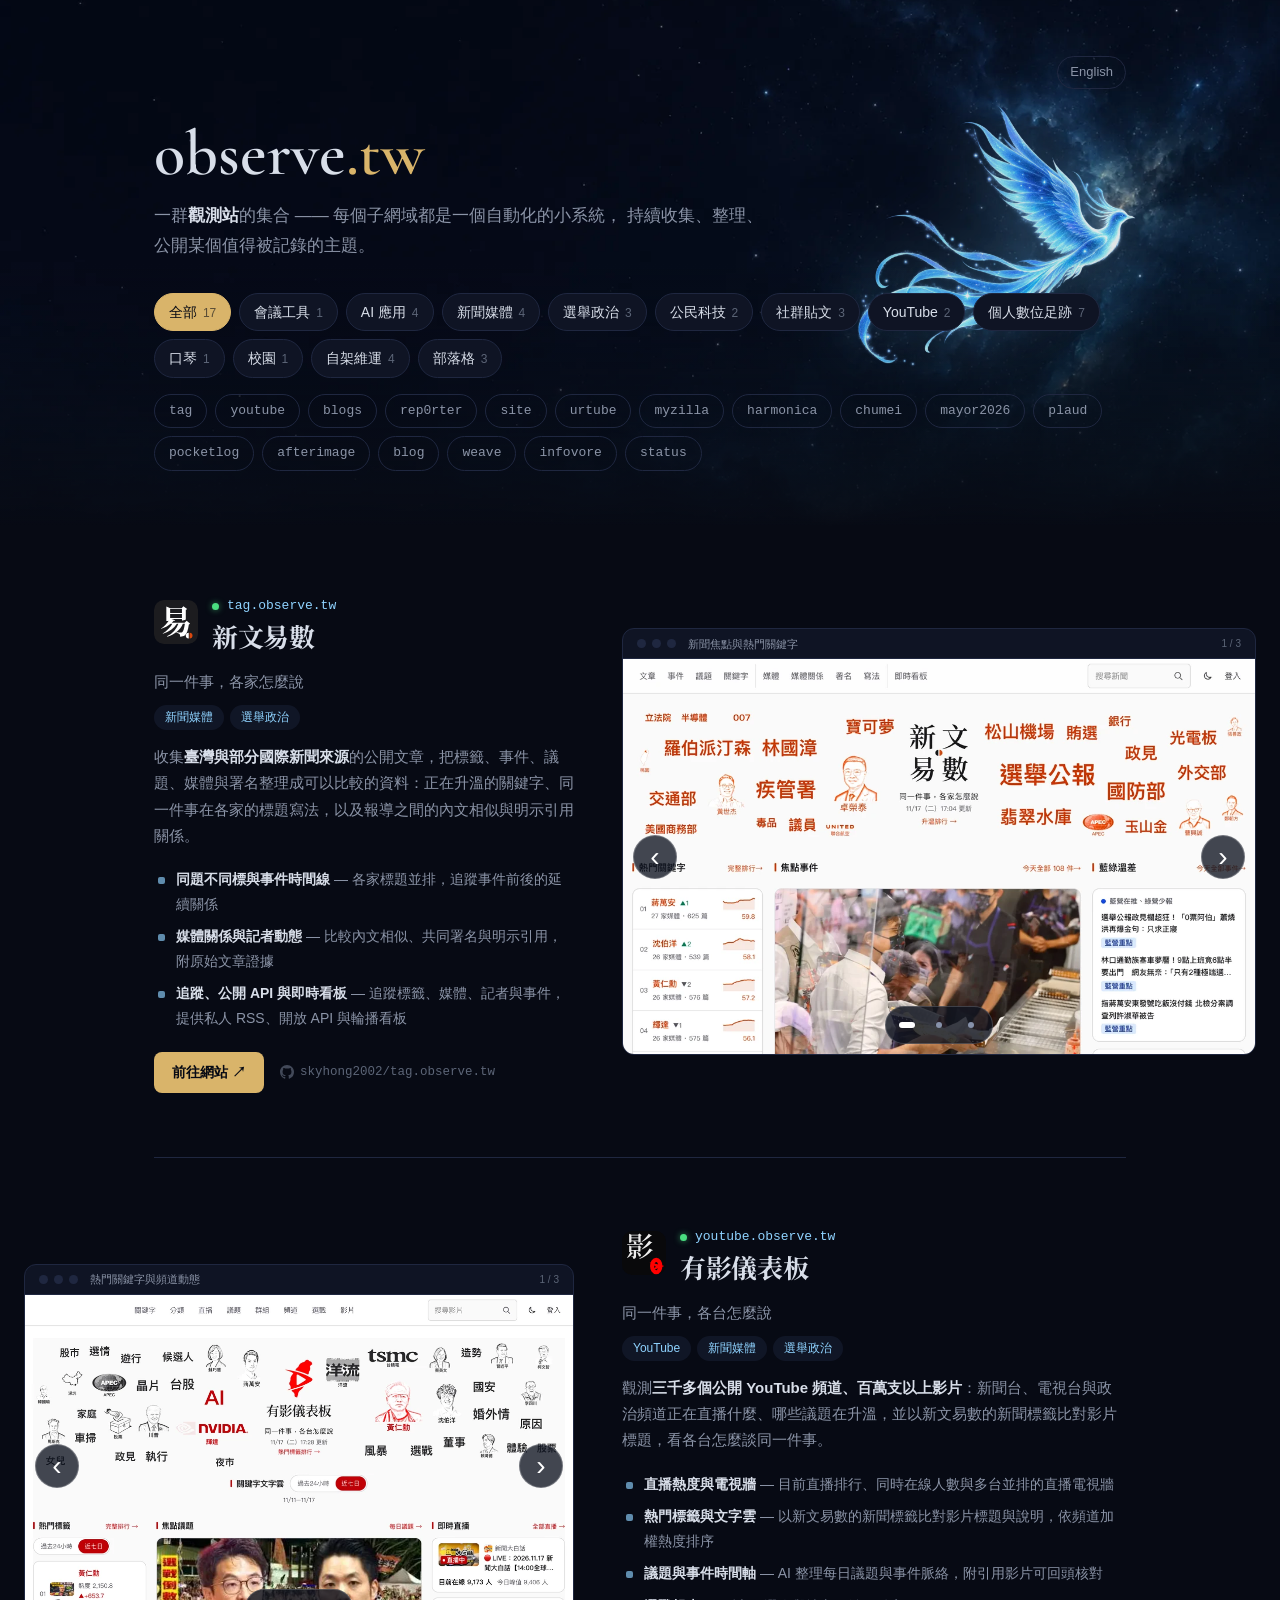
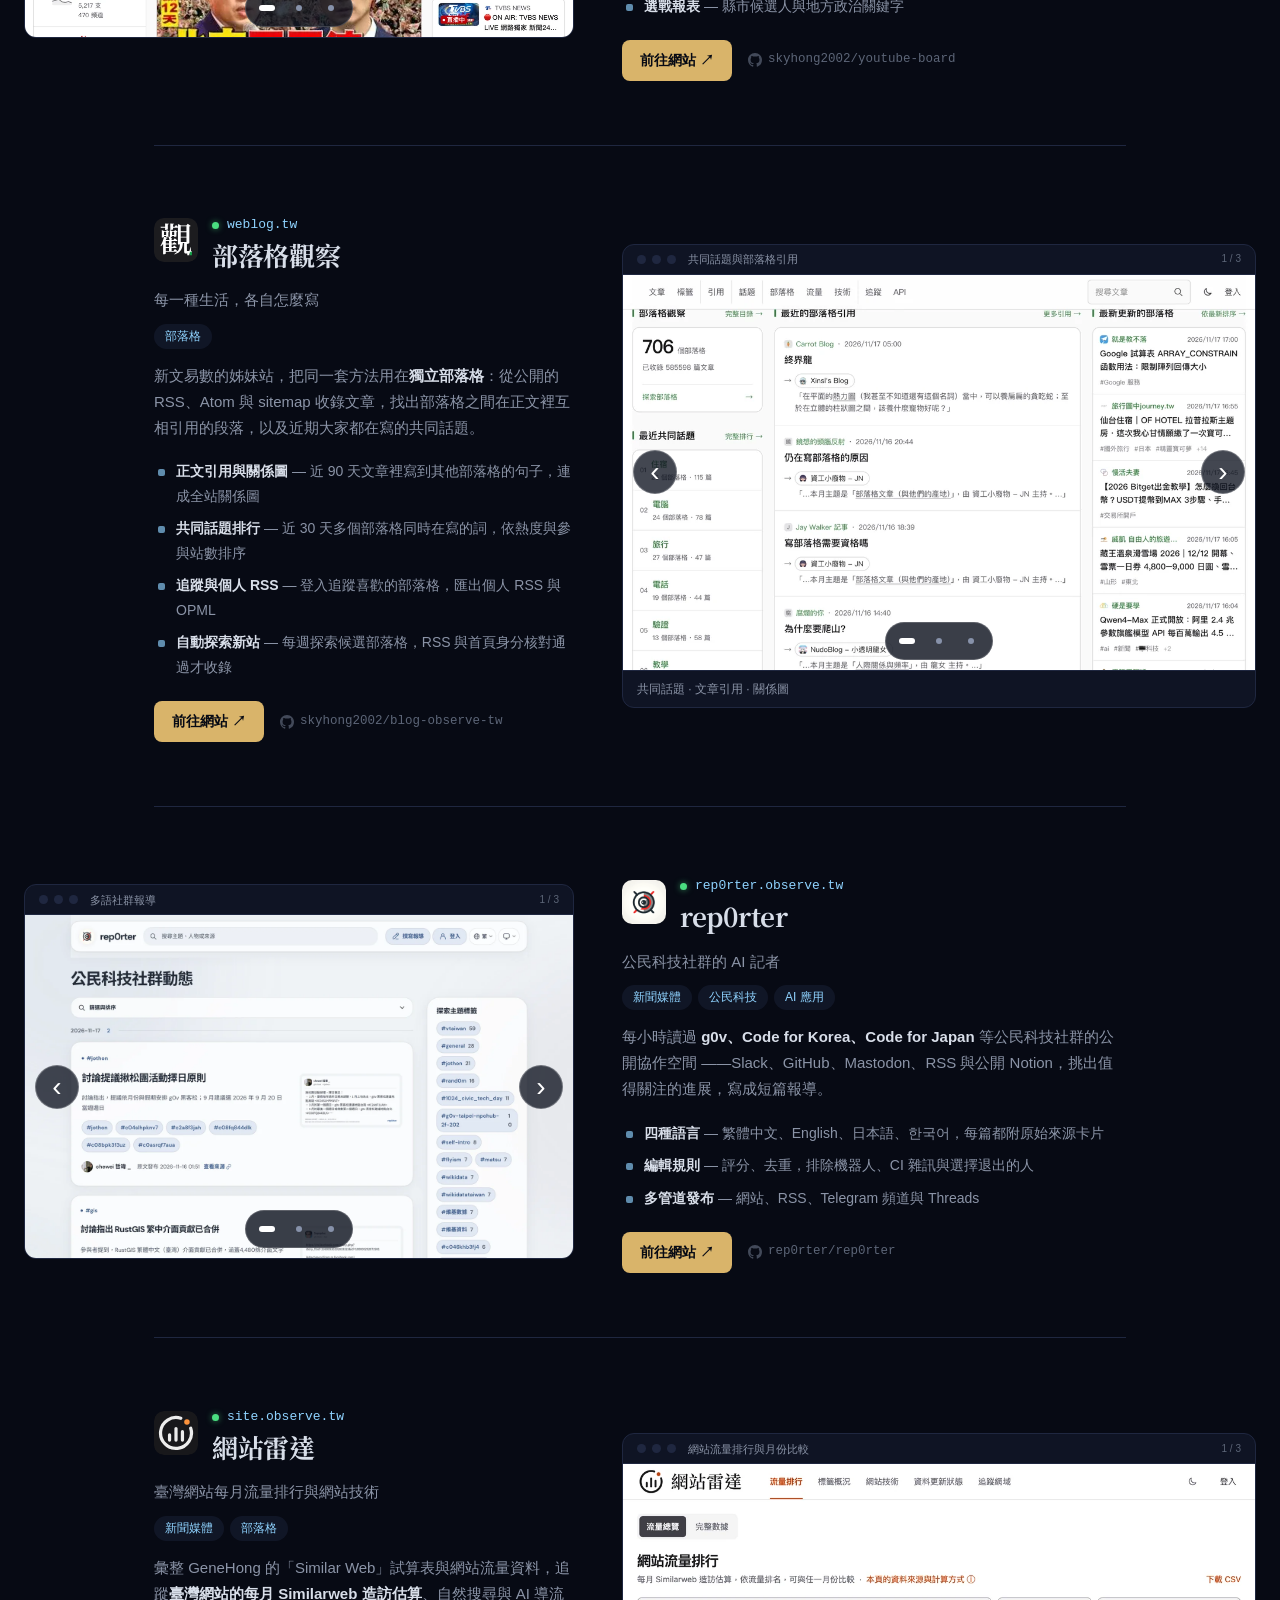
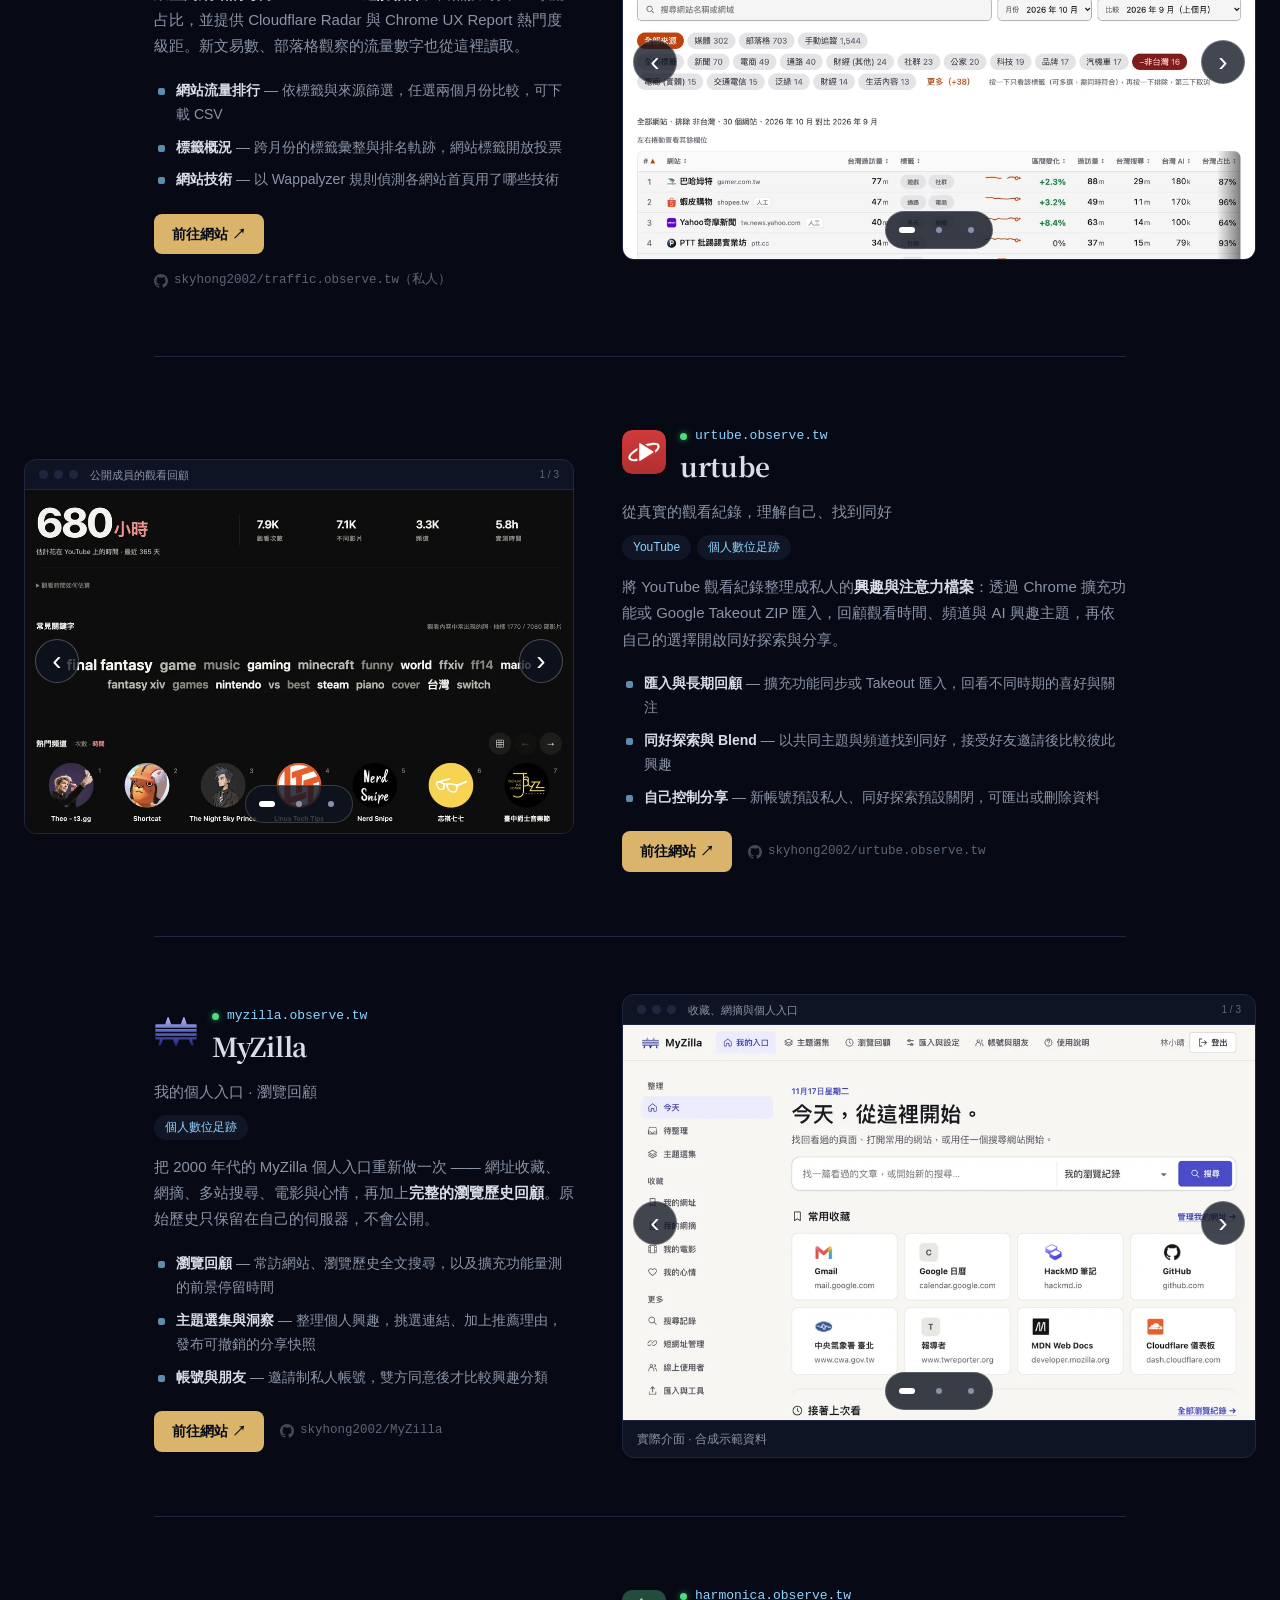
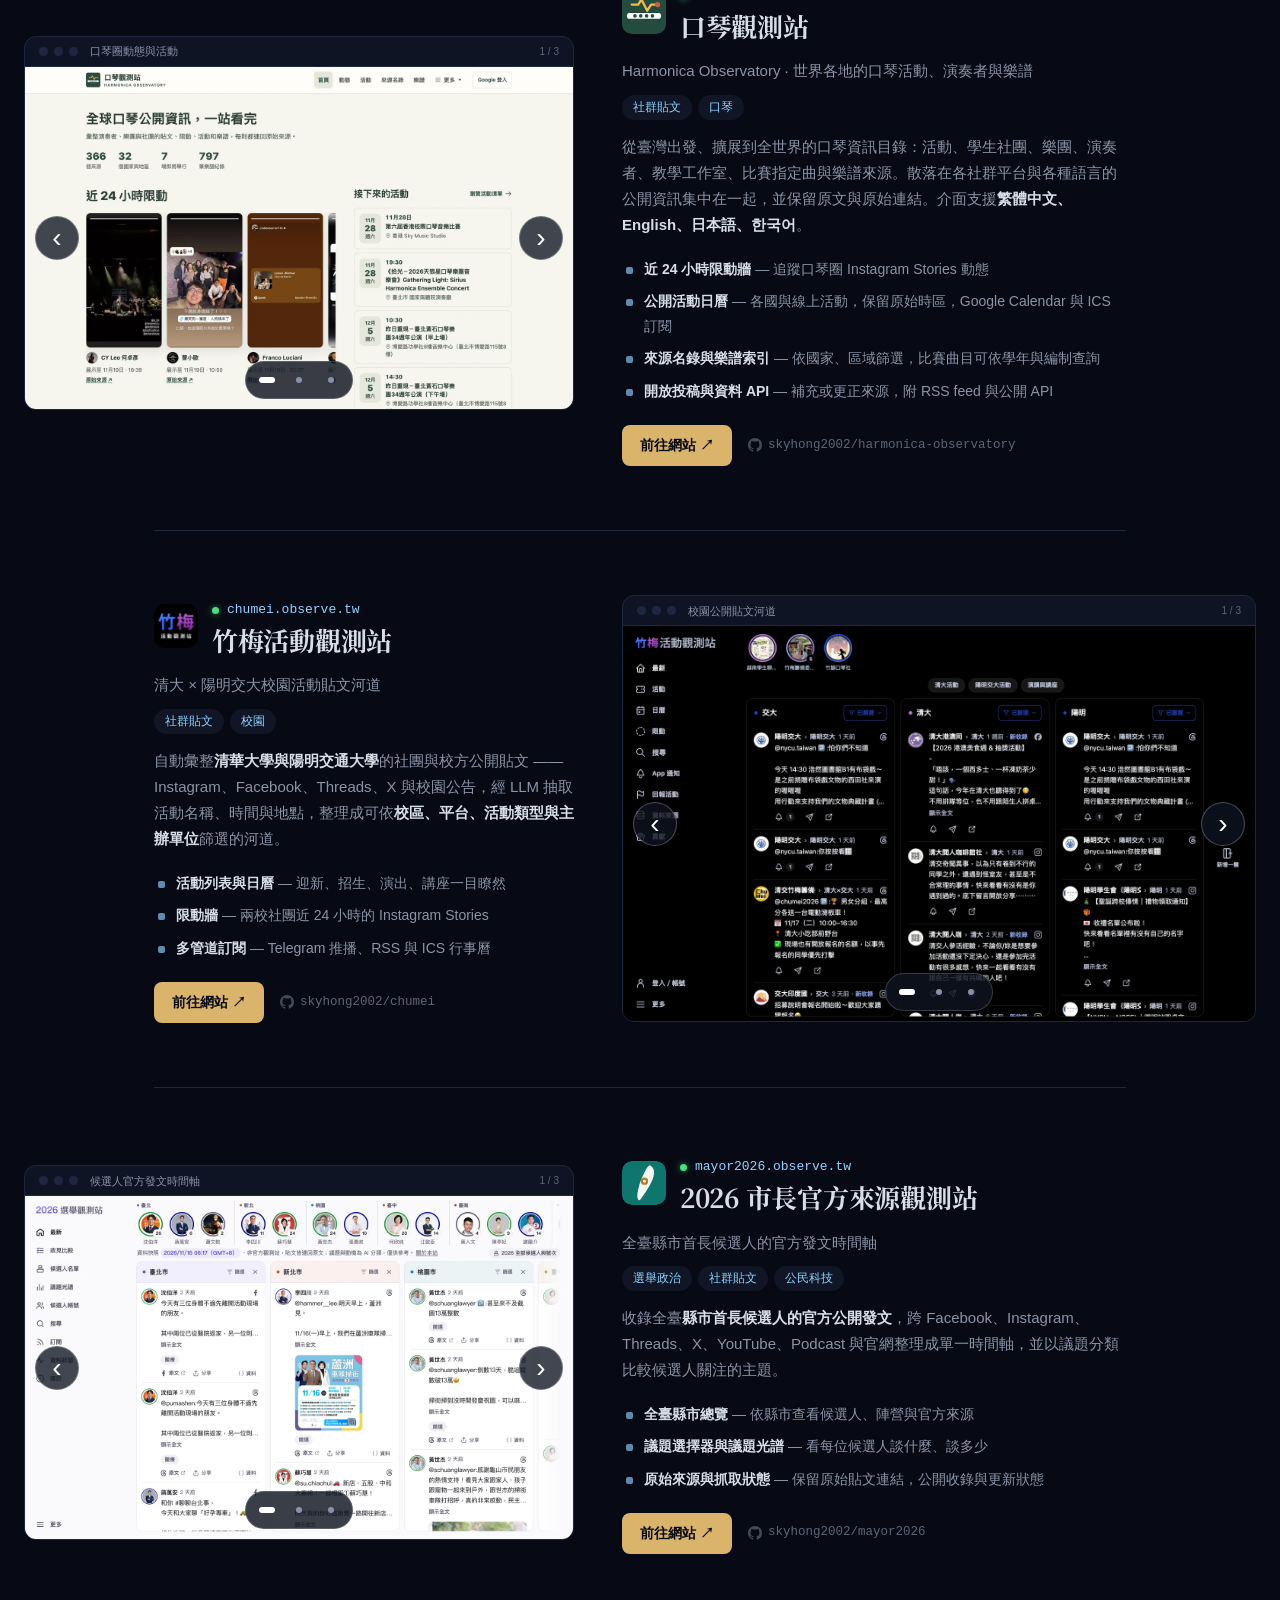
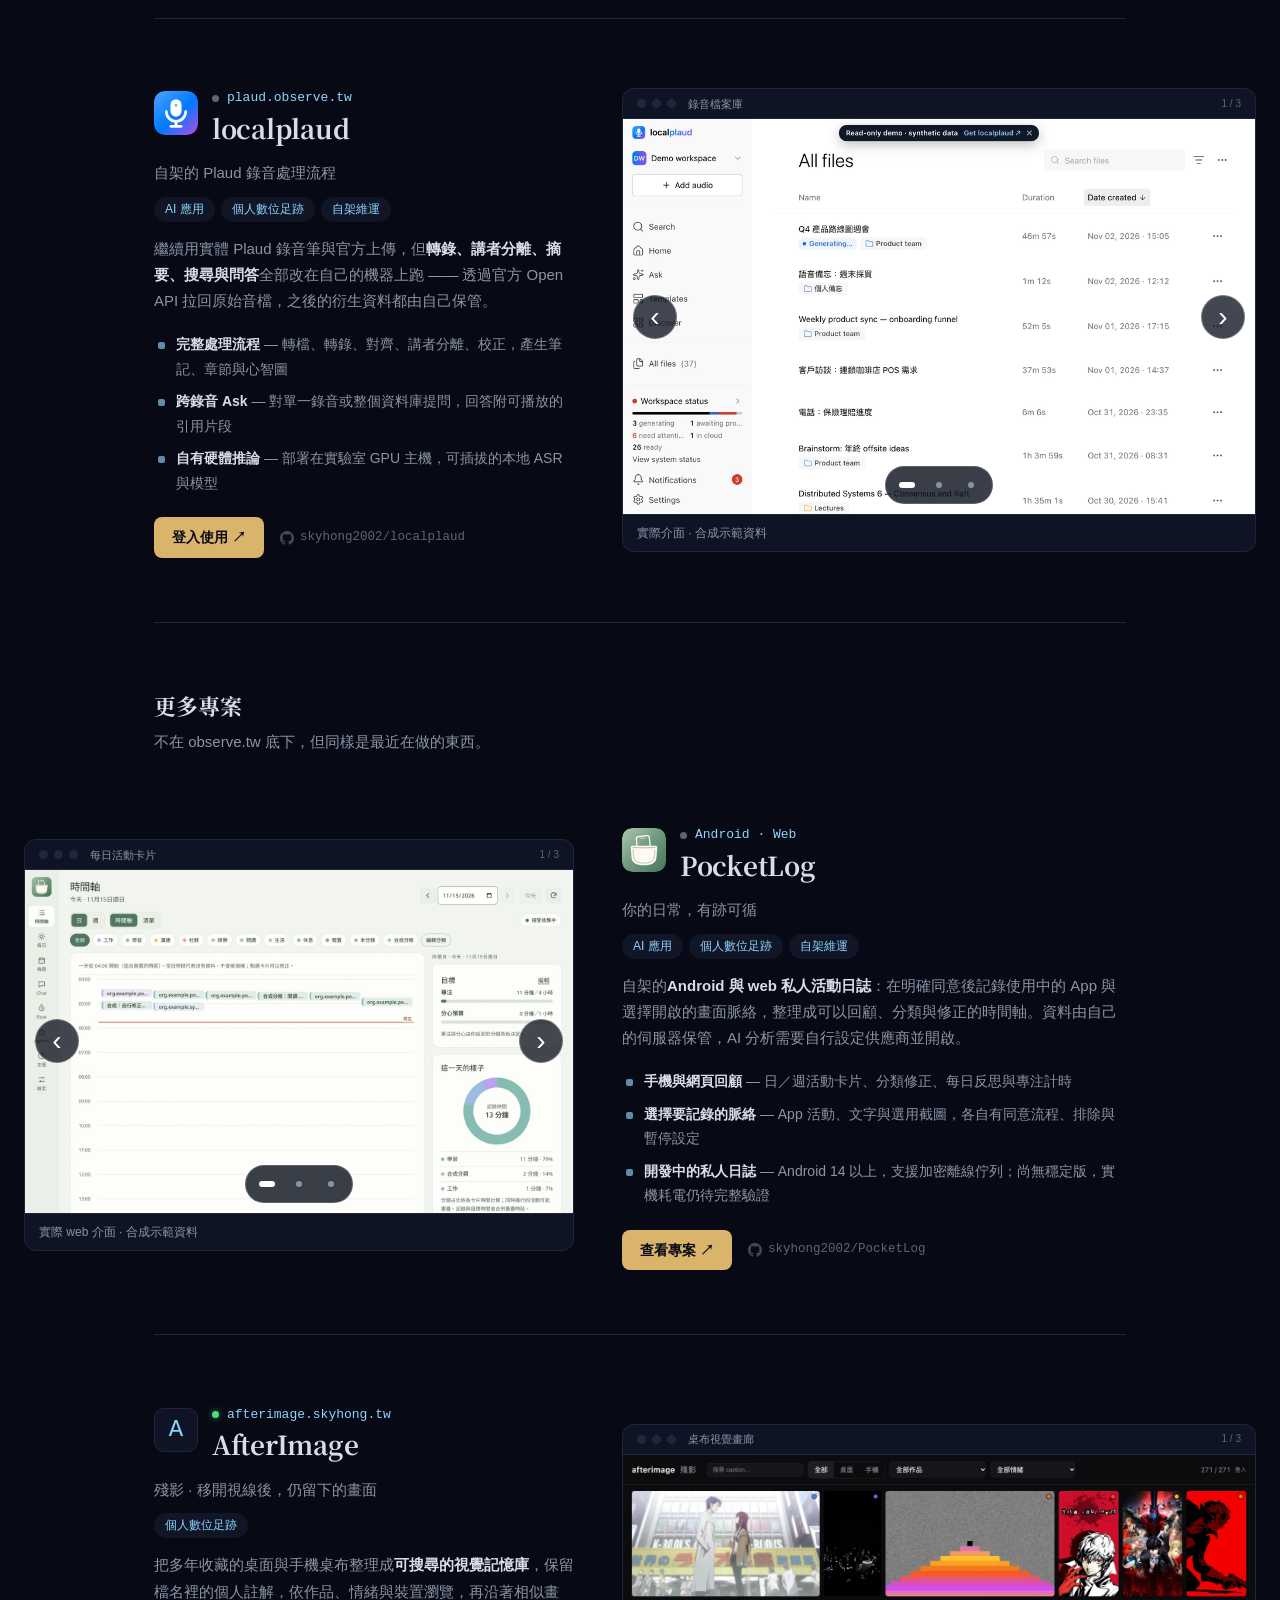
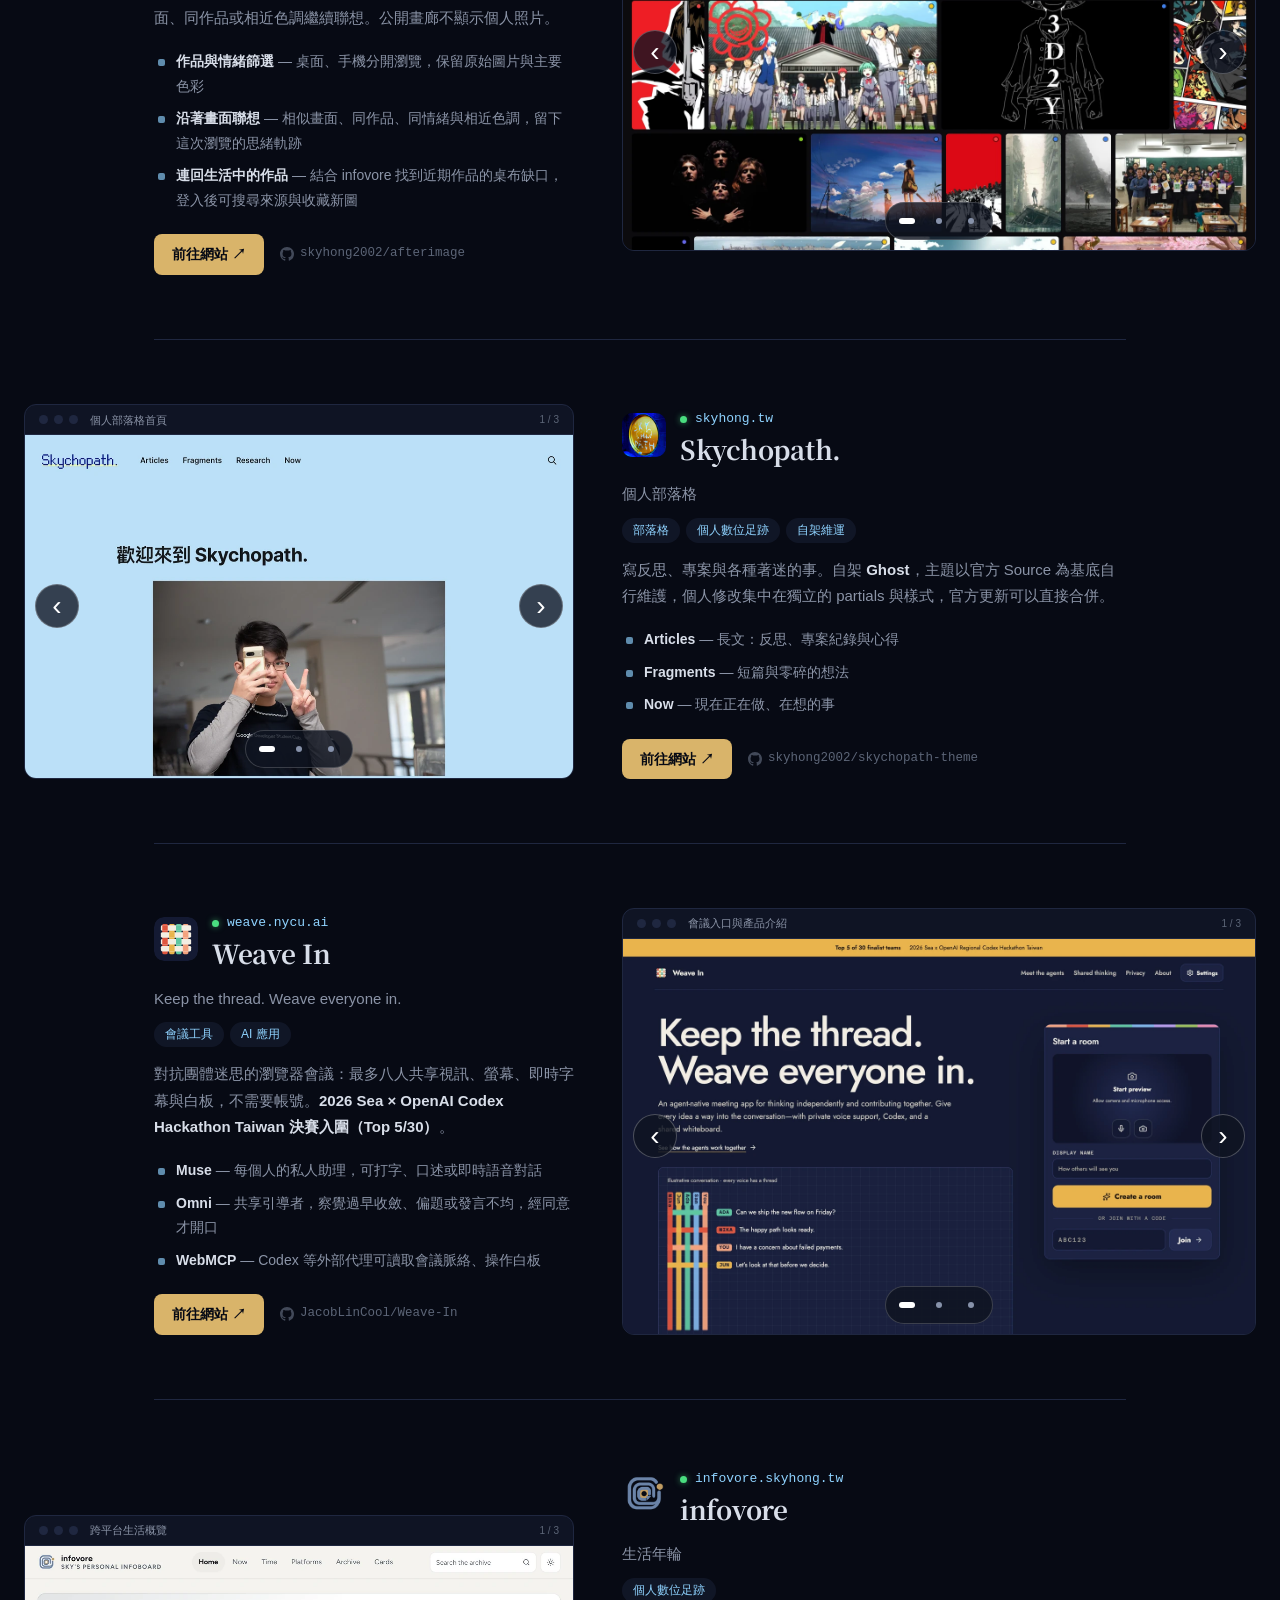
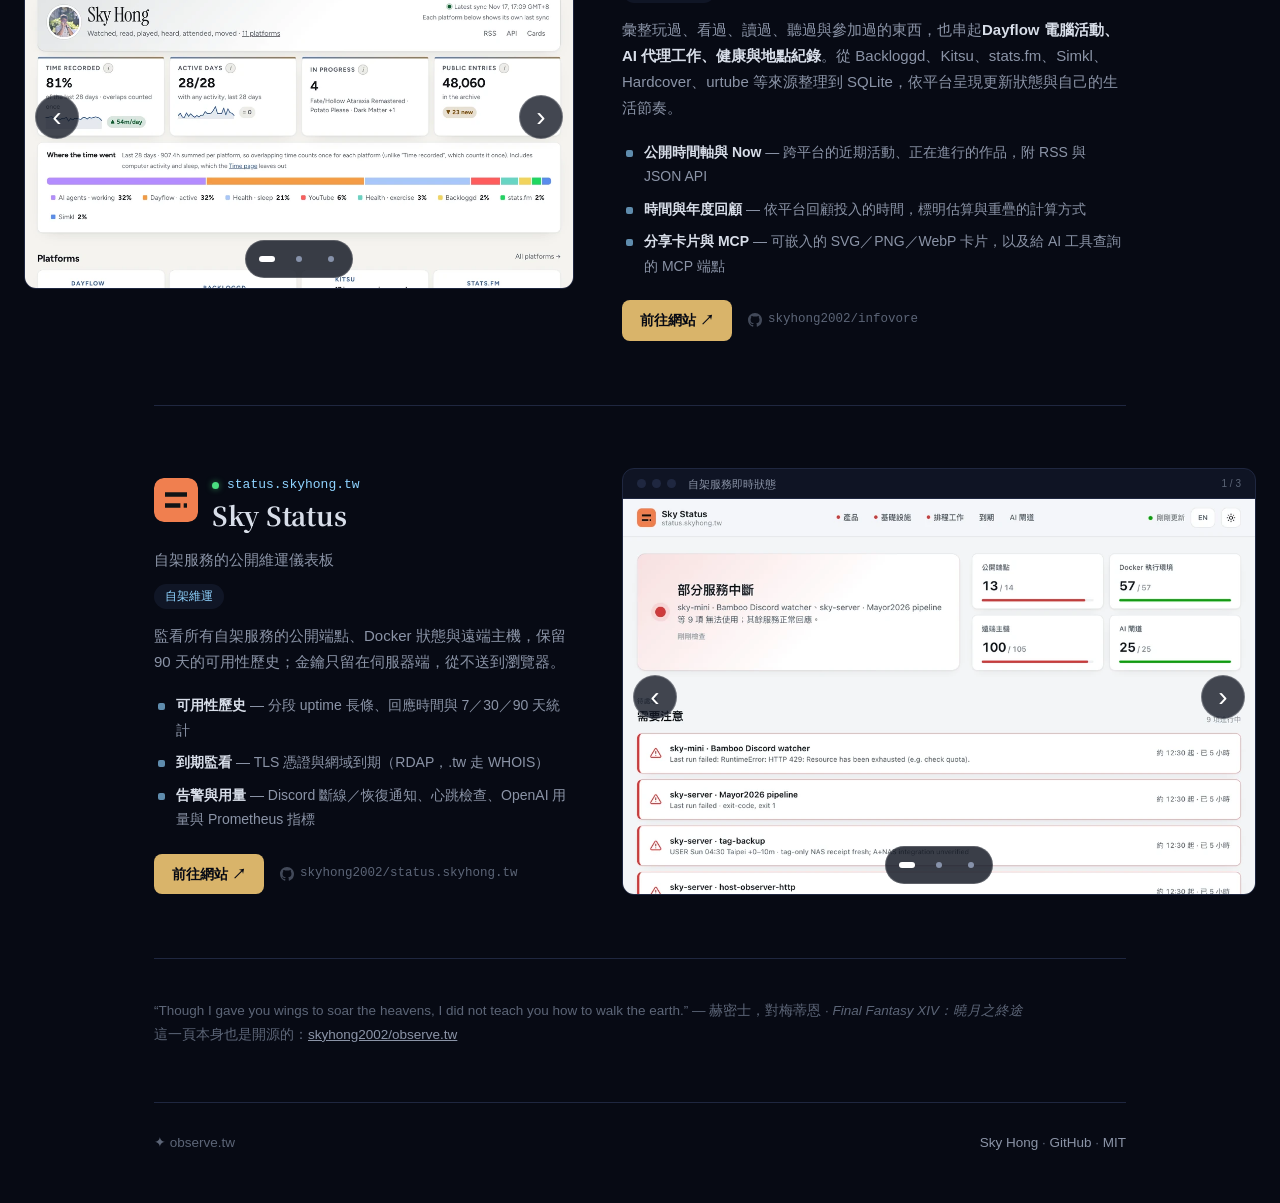
==== index.html @ ed78307e "Show representative three-shot galleries for every project" ====
<!DOCTYPE html>
<html lang="zh-Hant-TW">
<head>
<meta charset="utf-8">
<meta name="viewport" content="width=device-width, initial-scale=1">
<link rel="canonical" href="https://observe.tw/">
<title>observe.tw — 觀測站群</title>
<meta name="description" content="自動化觀測站與個人工具：新聞、部落格、網站流量、校園與口琴活動、地方選舉、YouTube 興趣，以及 PocketLog 活動日誌與 AfterImage 視覺記憶庫。">
<meta property="og:title" content="observe.tw — 觀測站群">
<meta property="og:description" content="一群自動化觀測站：持續收集、整理、公開各種值得被記錄的事。">
<link rel="alternate" hreflang="zh-Hant" href="https://observe.tw/">
<link rel="alternate" hreflang="en" href="https://observe.tw/en/">
<link rel="icon" href="data:image/svg+xml,&lt;svg xmlns='http://www.w3.org/2000/svg' viewBox='0 0 100 100'&gt;&lt;text y='.9em' font-size='90'&gt;✦&lt;/text&gt;&lt;/svg&gt;">
<link rel="preconnect" href="https://fonts.googleapis.com">
<link rel="preconnect" href="https://fonts.gstatic.com" crossorigin>
<link rel="stylesheet" href="https://fonts.googleapis.com/css2?family=Cormorant+Garamond:wght@600&family=Noto+Serif+TC:wght@700&display=swap">
<style>
  :root {
    --bg: #070a14;
    --surface: #0f1424;
    --border: #1f2740;
    --text: #d8dee9;
    --text-dim: #8b94a7;
    --text-faint: #5c6577;
    --accent: #8fd3ff;
    --gold: #d9b46a;
    --live: #4ade80;
  }
  * { box-sizing: border-box; margin: 0; padding: 0; }
  html { color-scheme: dark; scroll-behavior: smooth; }
  body {
    background: var(--bg);
    color: var(--text);
    font-family: -apple-system, BlinkMacSystemFont, "Segoe UI", "Noto Sans TC", "PingFang TC", "Microsoft JhengHei", sans-serif;
    line-height: 1.75;
    -webkit-font-smoothing: antialiased;
  }
  .wrap {
    max-width: 1020px;
    margin: 0 auto;
    padding: 0 24px;
  }
  header {
    padding: 120px 0 56px;
    overflow: hidden;
    background:
      linear-gradient(180deg, rgba(7, 10, 20, 0) 50%, var(--bg)),
      url("/assets/sky.webp") center 30% / cover;
  }
  header .wrap { position: relative; }
  header .wrap > :not(.starbird):not(.lang-switch) { position: relative; z-index: 1; }
  .lang-switch {
    position: absolute;
    top: -64px; right: 24px;
    font-size: 13px;
    color: var(--text-dim);
    text-decoration: none;
    border: 1px solid var(--border);
    border-radius: 999px;
    padding: 4px 12px;
    z-index: 2;
    transition: color 0.15s, border-color 0.15s;
  }
  .lang-switch:hover { color: var(--accent); border-color: #2e364c; }
  .starbird {
    position: absolute;
    right: 10px; top: -30px;
    width: 290px;
    opacity: 0.9;
    pointer-events: none;
    filter: drop-shadow(0 0 36px rgba(143, 211, 255, 0.35));
    animation: glide 9s ease-in-out infinite;
  }
  @keyframes glide {
    0%, 100% { transform: translate(0, 0) rotate(-2deg); }
    50% { transform: translate(-12px, -14px) rotate(1deg); }
  }
  h1 {
    font-family: "Cormorant Garamond", serif;
    font-size: clamp(44px, 8vw, 64px);
    font-weight: 600;
    line-height: 1.05;
  }
  h1 .tld { color: var(--gold); }
  .tagline {
    margin-top: 14px;
    font-size: 17px;
    color: var(--text-dim);
    max-width: 36em;
  }
  .tagline b { color: var(--text); font-weight: 600; }
  nav.toc {
    display: flex;
    flex-wrap: wrap;
    gap: 8px;
    margin-top: 16px;
  }
  nav.toc a {
    font-family: ui-monospace, "SF Mono", Menlo, monospace;
    font-size: 13px;
    color: var(--text-dim);
    text-decoration: none;
    border: 1px solid var(--border);
    border-radius: 999px;
    padding: 5px 14px;
    transition: color 0.15s, border-color 0.15s;
  }
  nav.toc a:hover { color: var(--accent); border-color: #2e364c; }

  .topics {
    display: flex;
    flex-wrap: wrap;
    gap: 8px;
    margin-top: 32px;
  }
  .topics button, .tags button {
    font: inherit;
    cursor: pointer;
    border: 1px solid transparent;
    border-radius: 999px;
    transition: color 0.15s, background 0.15s, border-color 0.15s;
  }
  .topics button {
    font-size: 14px;
    color: var(--text);
    background: var(--surface);
    border-color: var(--border);
    padding: 6px 14px;
  }
  .topics button span { color: var(--text-faint); font-size: 12px; margin-left: 2px; }
  .topics button:hover { border-color: #364461; }
  .topics button[aria-pressed="true"] {
    color: var(--bg);
    background: var(--gold);
    border-color: var(--gold);
  }
  .topics button[aria-pressed="true"] span { color: rgba(7, 10, 20, 0.6); }
  .tags {
    display: flex;
    flex-wrap: wrap;
    gap: 6px;
    margin: -4px 0 14px;
  }
  .tags button {
    font-size: 12px;
    color: var(--accent);
    background: rgba(122, 162, 247, 0.08);
    padding: 1px 10px;
  }
  .tags button:hover { border-color: rgba(122, 162, 247, 0.4); }
  .site[hidden], .more[hidden] { display: none; }
  .filtering .site { border-top: 1px solid var(--border); }
  .filtering .site.first { border-top: none; }

  .site {
    display: grid;
    grid-template-columns: 5fr 6fr;
    gap: 48px;
    align-items: center;
    padding: 64px 0;
    border-top: 1px solid var(--border);
  }
  .site:first-of-type { border-top: none; }
  .site.flip .shot { order: -1; }
  .site-head {
    display: flex;
    align-items: center;
    gap: 14px;
    margin-bottom: 16px;
  }
  .logo {
    width: 44px;
    height: 44px;
    border-radius: 10px;
    flex-shrink: 0;
    object-fit: contain;
  }
  .logo.boxed { background: #fff; padding: 6px; }
  .logo.mono { display: grid; place-items: center; background: var(--surface); border: 1px solid var(--border); color: var(--accent); font-family: ui-monospace, monospace; font-size: 24px; }
  .site-head-text { min-width: 0; }
  .domain {
    display: inline-flex;
    align-items: center;
    gap: 8px;
    font-family: ui-monospace, "SF Mono", Menlo, monospace;
    font-size: 13px;
    color: var(--accent);
  }
  .dot {
    width: 7px; height: 7px; border-radius: 50%;
    background: var(--live);
    box-shadow: 0 0 6px rgba(74, 222, 128, 0.6);
  }
  .dot.private { background: var(--text-faint); box-shadow: none; }
  .site h2 {
    font-family: "Noto Serif TC", serif;
    font-size: 26px;
    font-weight: 700;
    letter-spacing: -0.01em;
    line-height: 1.3;
  }
  .site .sub {
    font-size: 15px;
    color: var(--text-dim);
    margin-bottom: 14px;
  }
  .site .desc {
    font-size: 15px;
    color: var(--text-dim);
  }
  .site .desc + .desc { margin-top: 10px; }
  .site .desc b { color: var(--text); font-weight: 600; }
  ul.feats {
    list-style: none;
    margin: 18px 0 0;
    display: flex;
    flex-direction: column;
    gap: 8px;
  }
  ul.feats li {
    font-size: 14px;
    color: var(--text-dim);
    padding-left: 22px;
    position: relative;
  }
  ul.feats li::before {
    content: "";
    position: absolute;
    left: 4px; top: 0.72em;
    width: 7px; height: 7px;
    border-radius: 2px;
    background: var(--accent);
    opacity: 0.65;
  }
  ul.feats li b { color: var(--text); font-weight: 600; }
  .links {
    display: flex;
    flex-wrap: wrap;
    align-items: center;
    gap: 16px;
    margin-top: 22px;
  }
  .visit {
    display: inline-block;
    font-size: 14px;
    font-weight: 600;
    color: var(--bg);
    background: var(--gold);
    border-radius: 8px;
    padding: 8px 18px;
    text-decoration: none;
    transition: filter 0.15s;
  }
  .visit:hover { filter: brightness(1.12); }
  .repo {
    display: inline-flex;
    align-items: center;
    gap: 6px;
    font-family: ui-monospace, "SF Mono", Menlo, monospace;
    font-size: 12.5px;
    color: var(--text-faint);
    text-decoration: none;
  }
  a.repo:hover { color: var(--text-dim); }
  .repo svg { flex-shrink: 0; opacity: 0.7; }

  .shot {
    display: block;
    border: 1px solid var(--border);
    border-radius: 12px;
    overflow: hidden;
    background: var(--surface);
    text-decoration: none;
    transition: border-color 0.2s, transform 0.2s;
  }
  .shot:hover { border-color: #364461; }
  .shot-bar {
    display: flex;
    align-items: center;
    gap: 6px;
    height: 30px;
    padding: 0 14px;
    border-bottom: 1px solid var(--border);
  }
  .shot-bar i {
    flex-shrink: 0;
    width: 9px; height: 9px;
    border-radius: 50%;
    background: var(--border);
  }
  .shot img {
    display: block;
    width: 100%;
    height: auto;
  }
  .gallery-label {
    min-width: 0;
    margin-left: 6px;
    overflow: hidden;
    white-space: nowrap;
    text-overflow: ellipsis;
    color: var(--text-dim);
    font-size: 11px;
    line-height: 18px;
  }
  .gallery-count { margin-left: auto; flex-shrink: 0; color: var(--text-faint); font-size: 10px; }
  .gallery-stage { position: relative; aspect-ratio: 8 / 5; touch-action: pan-y pinch-zoom; }
  .gallery-slide { display: block; width: 100%; height: 100%; }
  .gallery-slide[hidden], .gallery-controls[hidden] { display: none; }
  .gallery-slide img { height: 100%; object-fit: contain; }
  .gallery-slide:focus-visible { outline: 3px solid var(--accent); outline-offset: -3px; }
  .gallery-arrow {
    position: absolute;
    top: calc(50% - 22px);
    display: grid;
    place-items: center;
    width: 44px;
    height: 44px;
    padding: 0;
    border: 1px solid rgba(255,255,255,.25);
    border-radius: 50%;
    background: rgba(15,20,32,.78);
    color: #fff;
    font-family: inherit;
    font-size: 28px;
    line-height: 1;
    cursor: pointer;
  }
  .gallery-prev { left: 10px; }
  .gallery-next { right: 10px; }
  .gallery-dots {
    position: absolute;
    bottom: 10px;
    left: 50%;
    transform: translateX(-50%);
    display: flex;
    padding: 0 5px;
    border: 1px solid rgba(255,255,255,.18);
    border-radius: 24px;
    background: rgba(15,20,32,.82);
  }
  .gallery-dots button {
    display: grid;
    place-items: center;
    width: 32px;
    height: 36px;
    padding: 0;
    border: 0;
    background: transparent;
    cursor: pointer;
  }
  .gallery-dots button span { width: 6px; height: 6px; border-radius: 50%; background: #8792aa; }
  .gallery-dots button[aria-pressed="true"] span { width: 16px; border-radius: 4px; background: #fff; }
  .gallery-arrow:hover { background: #26334e; }
  .gallery button:focus-visible { outline: 2px solid var(--accent); outline-offset: 2px; }
  .sr-only { position: absolute; width: 1px; height: 1px; padding: 0; overflow: hidden; clip-path: inset(50%); white-space: nowrap; }
  .shot-caption {
    display: block;
    padding: 9px 14px;
    border-top: 1px solid var(--border);
    color: var(--text-dim);
    font-size: 12px;
    line-height: 1.5;
  }

  .shot .ph {
    display: flex;
    flex-direction: column;
    align-items: center;
    justify-content: center;
    gap: 16px;
    aspect-ratio: 16 / 10;
    background: radial-gradient(ellipse 55% 50% at 50% 45%, rgba(122, 162, 247, 0.08), transparent);
    font-family: ui-monospace, "SF Mono", Menlo, monospace;
    font-size: 13px;
    color: var(--text-faint);
  }
  .shot .ph img { width: 72px; height: 72px; }

  .more {
    padding: 64px 0;
    border-top: 1px solid var(--border);
  }
  .more#more { padding-bottom: 0; }
  .more#more + .site { border-top: none; }
  .more h2 { font-family: "Noto Serif TC", serif; font-size: 22px; font-weight: 700; }
  .more > p { font-size: 15px; color: var(--text-dim); margin-top: 4px; }

  .note {
    padding: 40px 0 8px;
    border-top: 1px solid var(--border);
    font-size: 13.5px;
    color: var(--text-faint);
  }
  .note a { color: var(--text-dim); }
  footer {
    margin-top: 48px;
    padding: 28px 0 48px;
    border-top: 1px solid var(--border);
    font-size: 13.5px;
    color: var(--text-faint);
  }
  footer a { color: var(--text-dim); text-decoration: none; }
  footer a:hover { color: var(--accent); }

  @media (min-width: 1021px) {
    .site {
      --shot-bleed: min(180px, calc((100vw - 1020px) / 2));
      grid-template-columns: minmax(0, 5fr) minmax(0, 6fr);
    }
    .site .shot {
      min-width: 0;
      width: calc(100% + var(--shot-bleed));
      /* Offset the extra 16:10 image height so the text and row spacing stay put. */
      margin-block: calc(var(--shot-bleed) * -0.3125);
    }
    .site.flip .shot { margin-left: calc(-1 * var(--shot-bleed)); }
  }
  @media (max-width: 800px) {
    .site {
      grid-template-columns: 1fr;
      gap: 28px;
      padding: 48px 0;
    }
    .site.flip .shot { order: 0; }
  }
  @media (max-width: 800px) { .starbird { width: 240px; right: -80px; top: -20px; opacity: 0.3; } }
  @media (prefers-reduced-motion: reduce) { .starbird { animation: none; } }
</style>
</head>
<body>

<header>
  <div class="wrap">
    <a class="lang-switch" href="/en/" hreflang="en" lang="en">English</a>
    <img class="starbird" src="/assets/starbird.webp" alt="">
    <h1>observe<span class="tld">.tw</span></h1>
    <p class="tagline">
      一群<b>觀測站</b>的集合 —— 每個子網域都是一個自動化的小系統，
      持續收集、整理、公開某個值得被記錄的主題。
    </p>
    <div class="topics" role="group" aria-label="依主題篩選">
      <button type="button" data-tag="" aria-pressed="true">全部 <span>17</span></button>
      <button type="button" data-tag="meeting" aria-pressed="false">會議工具 <span>1</span></button>
      <button type="button" data-tag="ai" aria-pressed="false">AI 應用 <span>4</span></button>
      <button type="button" data-tag="news" aria-pressed="false">新聞媒體 <span>4</span></button>
      <button type="button" data-tag="politics" aria-pressed="false">選舉政治 <span>3</span></button>
      <button type="button" data-tag="civic" aria-pressed="false">公民科技 <span>2</span></button>
      <button type="button" data-tag="social" aria-pressed="false">社群貼文 <span>3</span></button>
      <button type="button" data-tag="youtube" aria-pressed="false">YouTube <span>2</span></button>
      <button type="button" data-tag="lifelog" aria-pressed="false">個人數位足跡 <span>7</span></button>
      <button type="button" data-tag="harmonica" aria-pressed="false">口琴 <span>1</span></button>
      <button type="button" data-tag="campus" aria-pressed="false">校園 <span>1</span></button>
      <button type="button" data-tag="selfhost" aria-pressed="false">自架維運 <span>4</span></button>
      <button type="button" data-tag="blog" aria-pressed="false">部落格 <span>3</span></button>
    </div>
    <nav class="toc" aria-label="專案">
      <a href="#tag">tag</a>
      <a href="#youtube">youtube</a>
      <a href="#blogs">blogs</a>
      <a href="#rep0rter">rep0rter</a>
      <a href="#site">site</a>
      <a href="#urtube">urtube</a>
      <a href="#myzilla">myzilla</a>
      <a href="#harmonica">harmonica</a>
      <a href="#chumei">chumei</a>
      <a href="#mayor2026">mayor2026</a>
      <a href="#plaud">plaud</a>
      <a href="#pocketlog">pocketlog</a>
      <a href="#afterimage">afterimage</a>
      <a href="#blog">blog</a>
      <a href="#weave">weave</a>
      <a href="#infovore">infovore</a>
      <a href="#status">status</a>
    </nav>
  </div>
</header>

<div class="wrap">

<section class="site" id="tag" data-tags="news politics">
  <div class="info">
    <div class="site-head">
      <img class="logo" src="assets/tag-logo.svg" alt="新文易數 logo" width="44" height="44">
      <div class="site-head-text">
        <span class="domain"><span class="dot"></span>tag.observe.tw</span>
        <h2>新文易數</h2>
      </div>
    </div>
    <p class="sub">同一件事，各家怎麼說</p>
    <div class="tags"><button type="button" data-tag="news">新聞媒體</button><button type="button" data-tag="politics">選舉政治</button></div>
    <p class="desc">
      收集<b>臺灣與部分國際新聞來源</b>的公開文章，把標籤、事件、議題、媒體與署名整理成可以比較的資料：正在升溫的關鍵字、同一件事在各家的標題寫法，以及報導之間的內文相似與明示引用關係。
    </p>
    <ul class="feats">
      <li><b>同題不同標與事件時間線</b> — 各家標題並排，追蹤事件前後的延續關係</li>
      <li><b>媒體關係與記者動態</b> — 比較內文相似、共同署名與明示引用，附原始文章證據</li>
      <li><b>追蹤、公開 API 與即時看板</b> — 追蹤標籤、媒體、記者與事件，提供私人 RSS、開放 API 與輪播看板</li>
    </ul>
    <div class="links">
      <a class="visit" href="https://tag.observe.tw" target="_blank" rel="noopener">前往網站 ↗</a>
      <a class="repo" href="https://github.com/skyhong2002/tag.observe.tw" target="_blank" rel="noopener"><svg width="14" height="14" viewBox="0 0 16 16" fill="currentColor"><path d="M8 0C3.58 0 0 3.58 0 8c0 3.54 2.29 6.53 5.47 7.59.4.07.55-.17.55-.38 0-.19-.01-.82-.01-1.49-2.01.37-2.53-.49-2.69-.94-.09-.23-.48-.94-.82-1.13-.28-.15-.68-.52-.01-.53.63-.01 1.08.58 1.23.82.72 1.21 1.87.87 2.33.66.07-.52.28-.87.51-1.07-1.78-.2-3.64-.89-3.64-3.95 0-.87.31-1.59.82-2.15-.08-.2-.36-1.02.08-2.12 0 0 .67-.21 2.2.82.64-.18 1.32-.27 2-.27s1.36.09 2 .27c1.53-1.04 2.2-.82 2.2-.82.44 1.1.16 1.92.08 2.12.51.56.82 1.27.82 2.15 0 3.07-1.87 3.75-3.65 3.95.29.25.54.73.54 1.48 0 1.07-.01 1.93-.01 2.2 0 .21.15.46.55.38A8.01 8.01 0 0 0 16 8c0-4.42-3.58-8-8-8z"/></svg>skyhong2002/tag.observe.tw</a>
    </div>
  </div>
  <!-- gallery:tag -->
  <div class="shot gallery" role="region" aria-roledescription="圖片輪播" aria-label="新文易數 功能截圖">
    <div class="shot-bar"><i></i><i></i><i></i><span class="gallery-label">新聞焦點與熱門關鍵字</span><span class="gallery-count" aria-hidden="true">1 / 3</span></div>
    <div class="gallery-stage">
      <a class="gallery-slide" id="tag-shot-1" href="https://tag.observe.tw/" target="_blank" rel="noopener" data-label="新聞焦點與熱門關鍵字" aria-label="新文易數 · 新聞焦點與熱門關鍵字">
        <img src="/assets/shot-tag.webp?v=2761f2ccc212" alt="新文易數：新聞焦點與熱門關鍵字截圖" width="1080" height="675" loading="lazy" decoding="async" draggable="false">
      </a>
      <a class="gallery-slide" id="tag-shot-2" href="https://tag.observe.tw/eve/914/" target="_blank" rel="noopener" data-label="同題不同標與事件脈絡" aria-label="新文易數 · 同題不同標與事件脈絡" hidden>
        <img data-src="/assets/shot-tag-event.webp?v=ab4077eae79c" alt="新文易數：同題不同標與事件脈絡截圖" width="1080" height="675" loading="lazy" decoding="async" draggable="false">
      </a>
      <a class="gallery-slide" id="tag-shot-3" href="https://tag.observe.tw/similarity/" target="_blank" rel="noopener" data-label="媒體報導關係" aria-label="新文易數 · 媒體報導關係" hidden>
        <img data-src="/assets/shot-tag-relations.webp?v=ceb6f0335966" alt="新文易數：媒體報導關係截圖" width="1080" height="675" loading="lazy" decoding="async" draggable="false">
      </a>
      <div class="gallery-controls" hidden>
        <button type="button" class="gallery-arrow gallery-prev" aria-label="上一張截圖">‹</button>
        <button type="button" class="gallery-arrow gallery-next" aria-label="下一張截圖">›</button>
        <div class="gallery-dots" role="group" aria-label="選擇截圖">
          <button type="button" data-slide="0" aria-controls="tag-shot-1" aria-label="1. 新聞焦點與熱門關鍵字" aria-pressed="true"><span></span></button>
          <button type="button" data-slide="1" aria-controls="tag-shot-2" aria-label="2. 同題不同標與事件脈絡" aria-pressed="false"><span></span></button>
          <button type="button" data-slide="2" aria-controls="tag-shot-3" aria-label="3. 媒體報導關係" aria-pressed="false"><span></span></button>
        </div>
      </div>
    </div>
    <span class="gallery-status sr-only" aria-live="polite" aria-atomic="true"></span>
  </div>
  <!-- /gallery:tag -->
</section>

<section class="site flip" id="youtube" data-tags="youtube news politics">
  <div class="info">
    <div class="site-head">
      <img class="logo" src="assets/youtube-logo.svg" alt="有影儀表板 logo" width="44" height="44">
      <div class="site-head-text">
        <span class="domain"><span class="dot"></span>youtube.observe.tw</span>
        <h2>有影儀表板</h2>
      </div>
    </div>
    <p class="sub">同一件事，各台怎麼說</p>
    <div class="tags"><button type="button" data-tag="youtube">YouTube</button><button type="button" data-tag="news">新聞媒體</button><button type="button" data-tag="politics">選舉政治</button></div>
    <p class="desc">
      觀測<b>三千多個公開 YouTube 頻道、百萬支以上影片</b>：新聞台、電視台與政治頻道正在直播什麼、哪些議題在升溫，並以新文易數的新聞標籤比對影片標題，看各台怎麼談同一件事。
    </p>
    <ul class="feats">
      <li><b>直播熱度與電視牆</b> — 目前直播排行、同時在線人數與多台並排的直播電視牆</li>
      <li><b>熱門標籤與文字雲</b> — 以新文易數的新聞標籤比對影片標題與說明，依頻道加權熱度排序</li>
      <li><b>議題與事件時間軸</b> — AI 整理每日議題與事件脈絡，附引用影片可回頭核對</li>
      <li><b>選戰報表</b> — 縣市候選人與地方政治關鍵字</li>
    </ul>
    <div class="links">
      <a class="visit" href="https://youtube.observe.tw" target="_blank" rel="noopener">前往網站 ↗</a>
      <a class="repo" href="https://github.com/skyhong2002/youtube-board" target="_blank" rel="noopener"><svg width="14" height="14" viewBox="0 0 16 16" fill="currentColor"><path d="M8 0C3.58 0 0 3.58 0 8c0 3.54 2.29 6.53 5.47 7.59.4.07.55-.17.55-.38 0-.19-.01-.82-.01-1.49-2.01.37-2.53-.49-2.69-.94-.09-.23-.48-.94-.82-1.13-.28-.15-.68-.52-.01-.53.63-.01 1.08.58 1.23.82.72 1.21 1.87.87 2.33.66.07-.52.28-.87.51-1.07-1.78-.2-3.64-.89-3.64-3.95 0-.87.31-1.59.82-2.15-.08-.2-.36-1.02.08-2.12 0 0 .67-.21 2.2.82.64-.18 1.32-.27 2-.27s1.36.09 2 .27c1.53-1.04 2.2-.82 2.2-.82.44 1.1.16 1.92.08 2.12.51.56.82 1.27.82 2.15 0 3.07-1.87 3.75-3.65 3.95.29.25.54.73.54 1.48 0 1.07-.01 1.93-.01 2.2 0 .21.15.46.55.38A8.01 8.01 0 0 0 16 8c0-4.42-3.58-8-8-8z"/></svg>skyhong2002/youtube-board</a>
    </div>
  </div>
  <!-- gallery:youtube -->
  <div class="shot gallery" role="region" aria-roledescription="圖片輪播" aria-label="有影儀表板 功能截圖">
    <div class="shot-bar"><i></i><i></i><i></i><span class="gallery-label">熱門關鍵字與頻道動態</span><span class="gallery-count" aria-hidden="true">1 / 3</span></div>
    <div class="gallery-stage">
      <a class="gallery-slide" id="youtube-shot-1" href="https://youtube.observe.tw/" target="_blank" rel="noopener" data-label="熱門關鍵字與頻道動態" aria-label="有影儀表板 · 熱門關鍵字與頻道動態">
        <img src="/assets/shot-youtube.webp?v=10ea3807602f" alt="有影儀表板：熱門關鍵字與頻道動態截圖" width="1080" height="675" loading="lazy" decoding="async" draggable="false">
      </a>
      <a class="gallery-slide" id="youtube-shot-2" href="https://youtube.observe.tw/live/current?or=1,2,12,13,14,81" target="_blank" rel="noopener" data-label="直播熱度排行" aria-label="有影儀表板 · 直播熱度排行" hidden>
        <img data-src="/assets/shot-youtube-live.webp?v=4f4467a8a6e2" alt="有影儀表板：直播熱度排行截圖" width="1080" height="675" loading="lazy" decoding="async" draggable="false">
      </a>
      <a class="gallery-slide" id="youtube-shot-3" href="https://youtube.observe.tw/ai/days" target="_blank" rel="noopener" data-label="每日議題與各台觀點" aria-label="有影儀表板 · 每日議題與各台觀點" hidden>
        <img data-src="/assets/shot-youtube-topics.webp?v=55dcb9011711" alt="有影儀表板：每日議題與各台觀點截圖" width="1080" height="675" loading="lazy" decoding="async" draggable="false">
      </a>
      <div class="gallery-controls" hidden>
        <button type="button" class="gallery-arrow gallery-prev" aria-label="上一張截圖">‹</button>
        <button type="button" class="gallery-arrow gallery-next" aria-label="下一張截圖">›</button>
        <div class="gallery-dots" role="group" aria-label="選擇截圖">
          <button type="button" data-slide="0" aria-controls="youtube-shot-1" aria-label="1. 熱門關鍵字與頻道動態" aria-pressed="true"><span></span></button>
          <button type="button" data-slide="1" aria-controls="youtube-shot-2" aria-label="2. 直播熱度排行" aria-pressed="false"><span></span></button>
          <button type="button" data-slide="2" aria-controls="youtube-shot-3" aria-label="3. 每日議題與各台觀點" aria-pressed="false"><span></span></button>
        </div>
      </div>
    </div>
    <span class="gallery-status sr-only" aria-live="polite" aria-atomic="true"></span>
  </div>
  <!-- /gallery:youtube -->
</section>

<section class="site" id="blogs" data-tags="blog">
  <div class="info">
    <div class="site-head">
      <img class="logo" src="assets/blogs-logo.svg" alt="部落格觀察 logo" width="44" height="44">
      <div class="site-head-text">
        <span class="domain"><span class="dot"></span>weblog.tw</span>
        <h2>部落格觀察</h2>
      </div>
    </div>
    <p class="sub">每一種生活，各自怎麼寫</p>
    <div class="tags"><button type="button" data-tag="blog">部落格</button></div>
    <p class="desc">
      新文易數的姊妹站，把同一套方法用在<b>獨立部落格</b>：從公開的 RSS、Atom 與 sitemap 收錄文章，找出部落格之間在正文裡互相引用的段落，以及近期大家都在寫的共同話題。
    </p>
    <ul class="feats">
      <li><b>正文引用與關係圖</b> — 近 90 天文章裡寫到其他部落格的句子，連成全站關係圖</li>
      <li><b>共同話題排行</b> — 近 30 天多個部落格同時在寫的詞，依熱度與參與站數排序</li>
      <li><b>追蹤與個人 RSS</b> — 登入追蹤喜歡的部落格，匯出個人 RSS 與 OPML</li>
      <li><b>自動探索新站</b> — 每週探索候選部落格，RSS 與首頁身分核對通過才收錄</li>
    </ul>
    <div class="links">
      <a class="visit" href="https://weblog.tw" target="_blank" rel="noopener">前往網站 ↗</a>
      <a class="repo" href="https://github.com/skyhong2002/blog-observe-tw" target="_blank" rel="noopener"><svg width="14" height="14" viewBox="0 0 16 16" fill="currentColor"><path d="M8 0C3.58 0 0 3.58 0 8c0 3.54 2.29 6.53 5.47 7.59.4.07.55-.17.55-.38 0-.19-.01-.82-.01-1.49-2.01.37-2.53-.49-2.69-.94-.09-.23-.48-.94-.82-1.13-.28-.15-.68-.52-.01-.53.63-.01 1.08.58 1.23.82.72 1.21 1.87.87 2.33.66.07-.52.28-.87.51-1.07-1.78-.2-3.64-.89-3.64-3.95 0-.87.31-1.59.82-2.15-.08-.2-.36-1.02.08-2.12 0 0 .67-.21 2.2.82.64-.18 1.32-.27 2-.27s1.36.09 2 .27c1.53-1.04 2.2-.82 2.2-.82.44 1.1.16 1.92.08 2.12.51.56.82 1.27.82 2.15 0 3.07-1.87 3.75-3.65 3.95.29.25.54.73.54 1.48 0 1.07-.01 1.93-.01 2.2 0 .21.15.46.55.38A8.01 8.01 0 0 0 16 8c0-4.42-3.58-8-8-8z"/></svg>skyhong2002/blog-observe-tw</a>
    </div>
  </div>
  <!-- gallery:blogs -->
  <div class="shot gallery" role="region" aria-roledescription="圖片輪播" aria-label="部落格觀察 功能截圖">
    <div class="shot-bar"><i></i><i></i><i></i><span class="gallery-label">共同話題與部落格引用</span><span class="gallery-count" aria-hidden="true">1 / 3</span></div>
    <div class="gallery-stage">
      <a class="gallery-slide" id="blogs-shot-1" href="https://weblog.tw/" target="_blank" rel="noopener" data-label="共同話題與部落格引用" aria-label="部落格觀察 · 共同話題與部落格引用">
        <img src="/assets/shot-blogs.webp?v=513540518934" alt="部落格觀察：共同話題與部落格引用截圖" width="1080" height="675" loading="lazy" decoding="async" draggable="false">
      </a>
      <a class="gallery-slide" id="blogs-shot-2" href="https://weblog.tw/mentions/" target="_blank" rel="noopener" data-label="文章中的引用段落" aria-label="部落格觀察 · 文章中的引用段落" hidden>
        <img data-src="/assets/shot-blogs-mentions.webp?v=0709f1775476" alt="部落格觀察：文章中的引用段落截圖" width="1080" height="675" loading="lazy" decoding="async" draggable="false">
      </a>
      <a class="gallery-slide" id="blogs-shot-3" href="https://weblog.tw/relations/" target="_blank" rel="noopener" data-label="部落格引用關係圖" aria-label="部落格觀察 · 部落格引用關係圖" hidden>
        <img data-src="/assets/shot-blogs-relations.webp?v=07a955951656" alt="部落格觀察：部落格引用關係圖截圖" width="1080" height="675" loading="lazy" decoding="async" draggable="false">
      </a>
      <div class="gallery-controls" hidden>
        <button type="button" class="gallery-arrow gallery-prev" aria-label="上一張截圖">‹</button>
        <button type="button" class="gallery-arrow gallery-next" aria-label="下一張截圖">›</button>
        <div class="gallery-dots" role="group" aria-label="選擇截圖">
          <button type="button" data-slide="0" aria-controls="blogs-shot-1" aria-label="1. 共同話題與部落格引用" aria-pressed="true"><span></span></button>
          <button type="button" data-slide="1" aria-controls="blogs-shot-2" aria-label="2. 文章中的引用段落" aria-pressed="false"><span></span></button>
          <button type="button" data-slide="2" aria-controls="blogs-shot-3" aria-label="3. 部落格引用關係圖" aria-pressed="false"><span></span></button>
        </div>
      </div>
    </div>
    <span class="shot-caption">共同話題 · 文章引用 · 關係圖</span>
    <span class="gallery-status sr-only" aria-live="polite" aria-atomic="true"></span>
  </div>
  <!-- /gallery:blogs -->
</section>

<section class="site flip" id="rep0rter" data-tags="news civic ai">
  <div class="info">
    <div class="site-head">
      <img class="logo" src="assets/rep0rter-logo.png" alt="rep0rter logo" width="44" height="44">
      <div class="site-head-text">
        <span class="domain"><span class="dot"></span>rep0rter.observe.tw</span>
        <h2>rep0rter</h2>
      </div>
    </div>
    <p class="sub">公民科技社群的 AI 記者</p>
    <div class="tags"><button type="button" data-tag="news">新聞媒體</button><button type="button" data-tag="civic">公民科技</button><button type="button" data-tag="ai">AI 應用</button></div>
    <p class="desc">
      每小時讀過 <b>g0v、Code for Korea、Code for Japan</b> 等公民科技社群的公開協作空間 ——Slack、GitHub、Mastodon、RSS 與公開 Notion，挑出值得關注的進展，寫成短篇報導。
    </p>
    <ul class="feats">
      <li><b>四種語言</b> — 繁體中文、English、日本語、한국어，每篇都附原始來源卡片</li>
      <li><b>編輯規則</b> — 評分、去重，排除機器人、CI 雜訊與選擇退出的人</li>
      <li><b>多管道發布</b> — 網站、RSS、Telegram 頻道與 Threads</li>
    </ul>
    <div class="links">
      <a class="visit" href="https://rep0rter.observe.tw" target="_blank" rel="noopener">前往網站 ↗</a>
      <a class="repo" href="https://github.com/rep0rter/rep0rter" target="_blank" rel="noopener"><svg width="14" height="14" viewBox="0 0 16 16" fill="currentColor"><path d="M8 0C3.58 0 0 3.58 0 8c0 3.54 2.29 6.53 5.47 7.59.4.07.55-.17.55-.38 0-.19-.01-.82-.01-1.49-2.01.37-2.53-.49-2.69-.94-.09-.23-.48-.94-.82-1.13-.28-.15-.68-.52-.01-.53.63-.01 1.08.58 1.23.82.72 1.21 1.87.87 2.33.66.07-.52.28-.87.51-1.07-1.78-.2-3.64-.89-3.64-3.95 0-.87.31-1.59.82-2.15-.08-.2-.36-1.02.08-2.12 0 0 .67-.21 2.2.82.64-.18 1.32-.27 2-.27s1.36.09 2 .27c1.53-1.04 2.2-.82 2.2-.82.44 1.1.16 1.92.08 2.12.51.56.82 1.27.82 2.15 0 3.07-1.87 3.75-3.65 3.95.29.25.54.73.54 1.48 0 1.07-.01 1.93-.01 2.2 0 .21.15.46.55.38A8.01 8.01 0 0 0 16 8c0-4.42-3.58-8-8-8z"/></svg>rep0rter/rep0rter</a>
    </div>
  </div>
  <!-- gallery:rep0rter -->
  <div class="shot gallery" role="region" aria-roledescription="圖片輪播" aria-label="rep0rter 功能截圖">
    <div class="shot-bar"><i></i><i></i><i></i><span class="gallery-label">多語社群報導</span><span class="gallery-count" aria-hidden="true">1 / 3</span></div>
    <div class="gallery-stage">
      <a class="gallery-slide" id="rep0rter-shot-1" href="https://rep0rter.observe.tw/index.html?lang=ZH" target="_blank" rel="noopener" data-label="多語社群報導" aria-label="rep0rter · 多語社群報導">
        <img src="/assets/shot-rep0rter-zh.webp?v=e9b0d27acff0" alt="rep0rter：多語社群報導截圖" width="1440" height="900" loading="lazy" decoding="async" draggable="false">
      </a>
      <a class="gallery-slide" id="rep0rter-shot-2" href="https://rep0rter.observe.tw/posts/337/index.html?lang=EN" target="_blank" rel="noopener" data-label="報導與原始來源" aria-label="rep0rter · 報導與原始來源" hidden>
        <img data-src="/assets/shot-rep0rter-story.webp?v=22c9eedb443f" alt="rep0rter：報導與原始來源截圖" width="1440" height="900" loading="lazy" decoding="async" draggable="false">
      </a>
      <a class="gallery-slide" id="rep0rter-shot-3" href="https://rep0rter.observe.tw/index.html?lang=EN" target="_blank" rel="noopener" data-label="英文社群報導" aria-label="rep0rter · 英文社群報導" hidden>
        <img data-src="/assets/shot-rep0rter.webp?v=ae7fbcbfbb36" alt="rep0rter：英文社群報導截圖" width="1440" height="900" loading="lazy" decoding="async" draggable="false">
      </a>
      <div class="gallery-controls" hidden>
        <button type="button" class="gallery-arrow gallery-prev" aria-label="上一張截圖">‹</button>
        <button type="button" class="gallery-arrow gallery-next" aria-label="下一張截圖">›</button>
        <div class="gallery-dots" role="group" aria-label="選擇截圖">
          <button type="button" data-slide="0" aria-controls="rep0rter-shot-1" aria-label="1. 多語社群報導" aria-pressed="true"><span></span></button>
          <button type="button" data-slide="1" aria-controls="rep0rter-shot-2" aria-label="2. 報導與原始來源" aria-pressed="false"><span></span></button>
          <button type="button" data-slide="2" aria-controls="rep0rter-shot-3" aria-label="3. 英文社群報導" aria-pressed="false"><span></span></button>
        </div>
      </div>
    </div>
    <span class="gallery-status sr-only" aria-live="polite" aria-atomic="true"></span>
  </div>
  <!-- /gallery:rep0rter -->
</section>

<section class="site" id="site" data-tags="news blog">
  <div class="info">
    <div class="site-head">
      <img class="logo" src="assets/site-logo.svg" alt="網站雷達 logo" width="44" height="44">
      <div class="site-head-text">
        <span class="domain"><span class="dot"></span>site.observe.tw</span>
        <h2>網站雷達</h2>
      </div>
    </div>
    <p class="sub">臺灣網站每月流量排行與網站技術</p>
    <div class="tags"><button type="button" data-tag="news">新聞媒體</button><button type="button" data-tag="blog">部落格</button></div>
    <p class="desc">
      彙整 GeneHong 的「Similar Web」試算表與網站流量資料，追蹤<b>臺灣網站的每月 Similarweb 造訪估算</b>、自然搜尋與 AI 導流占比，並提供 Cloudflare Radar 與 Chrome UX Report 熱門度級距。新文易數、部落格觀察的流量數字也從這裡讀取。
    </p>
    <ul class="feats">
      <li><b>網站流量排行</b> — 依標籤與來源篩選，任選兩個月份比較，可下載 CSV</li>
      <li><b>標籤概況</b> — 跨月份的標籤彙整與排名軌跡，網站標籤開放投票</li>
      <li><b>網站技術</b> — 以 Wappalyzer 規則偵測各網站首頁用了哪些技術</li>
    </ul>
    <div class="links">
      <a class="visit" href="https://site.observe.tw" target="_blank" rel="noopener">前往網站 ↗</a>
      <span class="repo"><svg width="14" height="14" viewBox="0 0 16 16" fill="currentColor"><path d="M8 0C3.58 0 0 3.58 0 8c0 3.54 2.29 6.53 5.47 7.59.4.07.55-.17.55-.38 0-.19-.01-.82-.01-1.49-2.01.37-2.53-.49-2.69-.94-.09-.23-.48-.94-.82-1.13-.28-.15-.68-.52-.01-.53.63-.01 1.08.58 1.23.82.72 1.21 1.87.87 2.33.66.07-.52.28-.87.51-1.07-1.78-.2-3.64-.89-3.64-3.95 0-.87.31-1.59.82-2.15-.08-.2-.36-1.02.08-2.12 0 0 .67-.21 2.2.82.64-.18 1.32-.27 2-.27s1.36.09 2 .27c1.53-1.04 2.2-.82 2.2-.82.44 1.1.16 1.92.08 2.12.51.56.82 1.27.82 2.15 0 3.07-1.87 3.75-3.65 3.95.29.25.54.73.54 1.48 0 1.07-.01 1.93-.01 2.2 0 .21.15.46.55.38A8.01 8.01 0 0 0 16 8c0-4.42-3.58-8-8-8z"/></svg>skyhong2002/traffic.observe.tw（私人）</span>
    </div>
  </div>
  <!-- gallery:site -->
  <div class="shot gallery" role="region" aria-roledescription="圖片輪播" aria-label="網站雷達 功能截圖">
    <div class="shot-bar"><i></i><i></i><i></i><span class="gallery-label">網站流量排行與月份比較</span><span class="gallery-count" aria-hidden="true">1 / 3</span></div>
    <div class="gallery-stage">
      <a class="gallery-slide" id="site-shot-1" href="https://site.observe.tw/#to=202610&amp;from=202609" target="_blank" rel="noopener" data-label="網站流量排行與月份比較" aria-label="網站雷達 · 網站流量排行與月份比較">
        <img src="/assets/shot-site.webp?v=c989f819519b" alt="網站雷達：網站流量排行與月份比較截圖" width="1080" height="675" loading="lazy" decoding="async" draggable="false">
      </a>
      <a class="gallery-slide" id="site-shot-2" href="https://site.observe.tw/tag/" target="_blank" rel="noopener" data-label="標籤流量概況" aria-label="網站雷達 · 標籤流量概況" hidden>
        <img data-src="/assets/shot-site-tags.webp?v=5ba886f3e656" alt="網站雷達：標籤流量概況截圖" width="1080" height="675" loading="lazy" decoding="async" draggable="false">
      </a>
      <a class="gallery-slide" id="site-shot-3" href="https://site.observe.tw/tech/" target="_blank" rel="noopener" data-label="網站技術分布" aria-label="網站雷達 · 網站技術分布" hidden>
        <img data-src="/assets/shot-site-tech.webp?v=02e7c1de34e9" alt="網站雷達：網站技術分布截圖" width="1080" height="675" loading="lazy" decoding="async" draggable="false">
      </a>
      <div class="gallery-controls" hidden>
        <button type="button" class="gallery-arrow gallery-prev" aria-label="上一張截圖">‹</button>
        <button type="button" class="gallery-arrow gallery-next" aria-label="下一張截圖">›</button>
        <div class="gallery-dots" role="group" aria-label="選擇截圖">
          <button type="button" data-slide="0" aria-controls="site-shot-1" aria-label="1. 網站流量排行與月份比較" aria-pressed="true"><span></span></button>
          <button type="button" data-slide="1" aria-controls="site-shot-2" aria-label="2. 標籤流量概況" aria-pressed="false"><span></span></button>
          <button type="button" data-slide="2" aria-controls="site-shot-3" aria-label="3. 網站技術分布" aria-pressed="false"><span></span></button>
        </div>
      </div>
    </div>
    <span class="gallery-status sr-only" aria-live="polite" aria-atomic="true"></span>
  </div>
  <!-- /gallery:site -->
</section>

<section class="site flip" id="urtube" data-tags="youtube lifelog">
  <div class="info">
    <div class="site-head">
      <img class="logo" src="assets/urtube-logo.svg" alt="urtube logo" width="44" height="44">
      <div class="site-head-text">
        <span class="domain"><span class="dot"></span>urtube.observe.tw</span>
        <h2>urtube</h2>
      </div>
    </div>
    <p class="sub">從真實的觀看紀錄，理解自己、找到同好</p>
    <div class="tags"><button type="button" data-tag="youtube">YouTube</button><button type="button" data-tag="lifelog">個人數位足跡</button></div>
    <p class="desc">
      將 YouTube 觀看紀錄整理成私人的<b>興趣與注意力檔案</b>：透過 Chrome 擴充功能或 Google Takeout ZIP 匯入，回顧觀看時間、頻道與 AI 興趣主題，再依自己的選擇開啟同好探索與分享。
    </p>
    <ul class="feats">
      <li><b>匯入與長期回顧</b> — 擴充功能同步或 Takeout 匯入，回看不同時期的喜好與關注</li>
      <li><b>同好探索與 Blend</b> — 以共同主題與頻道找到同好，接受好友邀請後比較彼此興趣</li>
      <li><b>自己控制分享</b> — 新帳號預設私人、同好探索預設關閉，可匯出或刪除資料</li>
    </ul>
    <div class="links">
      <a class="visit" href="https://urtube.observe.tw" target="_blank" rel="noopener">前往網站 ↗</a>
      <a class="repo" href="https://github.com/skyhong2002/urtube.observe.tw" target="_blank" rel="noopener"><svg width="14" height="14" viewBox="0 0 16 16" fill="currentColor"><path d="M8 0C3.58 0 0 3.58 0 8c0 3.54 2.29 6.53 5.47 7.59.4.07.55-.17.55-.38 0-.19-.01-.82-.01-1.49-2.01.37-2.53-.49-2.69-.94-.09-.23-.48-.94-.82-1.13-.28-.15-.68-.52-.01-.53.63-.01 1.08.58 1.23.82.72 1.21 1.87.87 2.33.66.07-.52.28-.87.51-1.07-1.78-.2-3.64-.89-3.64-3.95 0-.87.31-1.59.82-2.15-.08-.2-.36-1.02.08-2.12 0 0 .67-.21 2.2.82.64-.18 1.32-.27 2-.27s1.36.09 2 .27c1.53-1.04 2.2-.82 2.2-.82.44 1.1.16 1.92.08 2.12.51.56.82 1.27.82 2.15 0 3.07-1.87 3.75-3.65 3.95.29.25.54.73.54 1.48 0 1.07-.01 1.93-.01 2.2 0 .21.15.46.55.38A8.01 8.01 0 0 0 16 8c0-4.42-3.58-8-8-8z"/></svg>skyhong2002/urtube.observe.tw</a>
    </div>
  </div>
  <!-- gallery:urtube -->
  <div class="shot gallery" role="region" aria-roledescription="圖片輪播" aria-label="urtube 功能截圖">
    <div class="shot-bar"><i></i><i></i><i></i><span class="gallery-label">公開成員的觀看回顧</span><span class="gallery-count" aria-hidden="true">1 / 3</span></div>
    <div class="gallery-stage">
      <a class="gallery-slide" id="urtube-shot-1" href="https://urtube.observe.tw/skyhong.tw?lang=zh" target="_blank" rel="noopener" data-label="公開成員的觀看回顧" aria-label="urtube · 公開成員的觀看回顧">
        <img src="/assets/shot-urtube-overview.webp?v=8995a2dd9bd0" alt="urtube：公開成員的觀看回顧截圖" width="1080" height="675" loading="lazy" decoding="async" draggable="false">
      </a>
      <a class="gallery-slide" id="urtube-shot-2" href="https://urtube.observe.tw/skyhong.tw/insights?range=365d&amp;sort=duration" target="_blank" rel="noopener" data-label="觀看節奏與注意力趨勢" aria-label="urtube · 觀看節奏與注意力趨勢" hidden>
        <img data-src="/assets/shot-urtube-insights.webp?v=1884890c68b0" alt="urtube：觀看節奏與注意力趨勢截圖" width="1080" height="675" loading="lazy" decoding="async" draggable="false">
      </a>
      <a class="gallery-slide" id="urtube-shot-3" href="https://urtube.observe.tw/" target="_blank" rel="noopener" data-label="私人觀看回顧介紹" aria-label="urtube · 私人觀看回顧介紹" hidden>
        <img data-src="/assets/shot-urtube.webp?v=f8c3605786e4" alt="urtube：私人觀看回顧介紹截圖" width="1080" height="675" loading="lazy" decoding="async" draggable="false">
      </a>
      <div class="gallery-controls" hidden>
        <button type="button" class="gallery-arrow gallery-prev" aria-label="上一張截圖">‹</button>
        <button type="button" class="gallery-arrow gallery-next" aria-label="下一張截圖">›</button>
        <div class="gallery-dots" role="group" aria-label="選擇截圖">
          <button type="button" data-slide="0" aria-controls="urtube-shot-1" aria-label="1. 公開成員的觀看回顧" aria-pressed="true"><span></span></button>
          <button type="button" data-slide="1" aria-controls="urtube-shot-2" aria-label="2. 觀看節奏與注意力趨勢" aria-pressed="false"><span></span></button>
          <button type="button" data-slide="2" aria-controls="urtube-shot-3" aria-label="3. 私人觀看回顧介紹" aria-pressed="false"><span></span></button>
        </div>
      </div>
    </div>
    <span class="gallery-status sr-only" aria-live="polite" aria-atomic="true"></span>
  </div>
  <!-- /gallery:urtube -->
</section>

<section class="site" id="myzilla" data-tags="lifelog">
  <div class="info">
    <div class="site-head">
      <img class="logo" src="assets/myzilla-logo.svg" alt="MyZilla logo" width="44" height="44">
      <div class="site-head-text">
        <span class="domain"><span class="dot"></span>myzilla.observe.tw</span>
        <h2>MyZilla</h2>
      </div>
    </div>
    <p class="sub">我的個人入口 · 瀏覽回顧</p>
    <div class="tags"><button type="button" data-tag="lifelog">個人數位足跡</button></div>
    <p class="desc">
      把 2000 年代的 MyZilla 個人入口重新做一次 —— 網址收藏、網摘、多站搜尋、電影與心情，再加上<b>完整的瀏覽歷史回顧</b>。原始歷史只保留在自己的伺服器，不會公開。
    </p>
    <ul class="feats">
      <li><b>瀏覽回顧</b> — 常訪網站、瀏覽歷史全文搜尋，以及擴充功能量測的前景停留時間</li>
      <li><b>主題選集與洞察</b> — 整理個人興趣，挑選連結、加上推薦理由，發布可撤銷的分享快照</li>
      <li><b>帳號與朋友</b> — 邀請制私人帳號，雙方同意後才比較興趣分類</li>
    </ul>
    <div class="links">
      <a class="visit" href="https://myzilla.observe.tw" target="_blank" rel="noopener">前往網站 ↗</a>
      <a class="repo" href="https://github.com/skyhong2002/MyZilla" target="_blank" rel="noopener"><svg width="14" height="14" viewBox="0 0 16 16" fill="currentColor"><path d="M8 0C3.58 0 0 3.58 0 8c0 3.54 2.29 6.53 5.47 7.59.4.07.55-.17.55-.38 0-.19-.01-.82-.01-1.49-2.01.37-2.53-.49-2.69-.94-.09-.23-.48-.94-.82-1.13-.28-.15-.68-.52-.01-.53.63-.01 1.08.58 1.23.82.72 1.21 1.87.87 2.33.66.07-.52.28-.87.51-1.07-1.78-.2-3.64-.89-3.64-3.95 0-.87.31-1.59.82-2.15-.08-.2-.36-1.02.08-2.12 0 0 .67-.21 2.2.82.64-.18 1.32-.27 2-.27s1.36.09 2 .27c1.53-1.04 2.2-.82 2.2-.82.44 1.1.16 1.92.08 2.12.51.56.82 1.27.82 2.15 0 3.07-1.87 3.75-3.65 3.95.29.25.54.73.54 1.48 0 1.07-.01 1.93-.01 2.2 0 .21.15.46.55.38A8.01 8.01 0 0 0 16 8c0-4.42-3.58-8-8-8z"/></svg>skyhong2002/MyZilla</a>
    </div>
  </div>
  <!-- gallery:myzilla -->
  <div class="shot gallery" role="region" aria-roledescription="圖片輪播" aria-label="MyZilla 功能截圖">
    <div class="shot-bar"><i></i><i></i><i></i><span class="gallery-label">收藏、網摘與個人入口</span><span class="gallery-count" aria-hidden="true">1 / 3</span></div>
    <div class="gallery-stage">
      <a class="gallery-slide" id="myzilla-shot-1" href="https://myzilla.observe.tw/" target="_blank" rel="noopener" data-label="收藏、網摘與個人入口" aria-label="MyZilla · 收藏、網摘與個人入口">
        <img src="/assets/shot-myzilla.webp?v=956ff79ee21f" alt="MyZilla：收藏、網摘與個人入口截圖" width="1080" height="675" loading="lazy" decoding="async" draggable="false">
      </a>
      <a class="gallery-slide" id="myzilla-shot-2" href="https://myzilla.observe.tw/" target="_blank" rel="noopener" data-label="瀏覽回顧與停留時間" aria-label="MyZilla · 瀏覽回顧與停留時間" hidden>
        <img data-src="/assets/shot-myzilla-overview.webp?v=a9c2f5ac1697" alt="MyZilla：瀏覽回顧與停留時間截圖" width="1080" height="675" loading="lazy" decoding="async" draggable="false">
      </a>
      <a class="gallery-slide" id="myzilla-shot-3" href="https://myzilla.observe.tw/" target="_blank" rel="noopener" data-label="主題選集與推薦理由" aria-label="MyZilla · 主題選集與推薦理由" hidden>
        <img data-src="/assets/shot-myzilla-collections.webp?v=697282dc893c" alt="MyZilla：主題選集與推薦理由截圖" width="1080" height="675" loading="lazy" decoding="async" draggable="false">
      </a>
      <div class="gallery-controls" hidden>
        <button type="button" class="gallery-arrow gallery-prev" aria-label="上一張截圖">‹</button>
        <button type="button" class="gallery-arrow gallery-next" aria-label="下一張截圖">›</button>
        <div class="gallery-dots" role="group" aria-label="選擇截圖">
          <button type="button" data-slide="0" aria-controls="myzilla-shot-1" aria-label="1. 收藏、網摘與個人入口" aria-pressed="true"><span></span></button>
          <button type="button" data-slide="1" aria-controls="myzilla-shot-2" aria-label="2. 瀏覽回顧與停留時間" aria-pressed="false"><span></span></button>
          <button type="button" data-slide="2" aria-controls="myzilla-shot-3" aria-label="3. 主題選集與推薦理由" aria-pressed="false"><span></span></button>
        </div>
      </div>
    </div>
    <span class="shot-caption">實際介面 · 合成示範資料</span>
    <span class="gallery-status sr-only" aria-live="polite" aria-atomic="true"></span>
  </div>
  <!-- /gallery:myzilla -->
</section>

<section class="site flip" id="harmonica" data-tags="social harmonica">
  <div class="info">
    <div class="site-head">
      <img class="logo" src="assets/harmonica-logo.svg" alt="口琴觀測站 logo" width="44" height="44">
      <div class="site-head-text">
        <span class="domain"><span class="dot"></span>harmonica.observe.tw</span>
        <h2>口琴觀測站</h2>
      </div>
    </div>
    <p class="sub">Harmonica Observatory · 世界各地的口琴活動、演奏者與樂譜</p>
    <div class="tags"><button type="button" data-tag="social">社群貼文</button><button type="button" data-tag="harmonica">口琴</button></div>
    <p class="desc">
      從臺灣出發、擴展到全世界的口琴資訊目錄：活動、學生社團、樂團、演奏者、教學工作室、比賽指定曲與樂譜來源。散落在各社群平台與各種語言的公開資訊集中在一起，並保留原文與原始連結。介面支援<b>繁體中文、English、日本語、한국어</b>。
    </p>
    <ul class="feats">
      <li><b>近 24 小時限動牆</b> — 追蹤口琴圈 Instagram Stories 動態</li>
      <li><b>公開活動日曆</b> — 各國與線上活動，保留原始時區，Google Calendar 與 ICS 訂閱</li>
      <li><b>來源名錄與樂譜索引</b> — 依國家、區域篩選，比賽曲目可依學年與編制查詢</li>
      <li><b>開放投稿與資料 API</b> — 補充或更正來源，附 RSS feed 與公開 API</li>
    </ul>
    <div class="links">
      <a class="visit" href="https://harmonica.observe.tw" target="_blank" rel="noopener">前往網站 ↗</a>
      <a class="repo" href="https://github.com/skyhong2002/harmonica-observatory" target="_blank" rel="noopener"><svg width="14" height="14" viewBox="0 0 16 16" fill="currentColor"><path d="M8 0C3.58 0 0 3.58 0 8c0 3.54 2.29 6.53 5.47 7.59.4.07.55-.17.55-.38 0-.19-.01-.82-.01-1.49-2.01.37-2.53-.49-2.69-.94-.09-.23-.48-.94-.82-1.13-.28-.15-.68-.52-.01-.53.63-.01 1.08.58 1.23.82.72 1.21 1.87.87 2.33.66.07-.52.28-.87.51-1.07-1.78-.2-3.64-.89-3.64-3.95 0-.87.31-1.59.82-2.15-.08-.2-.36-1.02.08-2.12 0 0 .67-.21 2.2.82.64-.18 1.32-.27 2-.27s1.36.09 2 .27c1.53-1.04 2.2-.82 2.2-.82.44 1.1.16 1.92.08 2.12.51.56.82 1.27.82 2.15 0 3.07-1.87 3.75-3.65 3.95.29.25.54.73.54 1.48 0 1.07-.01 1.93-.01 2.2 0 .21.15.46.55.38A8.01 8.01 0 0 0 16 8c0-4.42-3.58-8-8-8z"/></svg>skyhong2002/harmonica-observatory</a>
    </div>
  </div>
  <!-- gallery:harmonica -->
  <div class="shot gallery" role="region" aria-roledescription="圖片輪播" aria-label="口琴觀測站 功能截圖">
    <div class="shot-bar"><i></i><i></i><i></i><span class="gallery-label">口琴圈動態與活動</span><span class="gallery-count" aria-hidden="true">1 / 3</span></div>
    <div class="gallery-stage">
      <a class="gallery-slide" id="harmonica-shot-1" href="https://harmonica.observe.tw/" target="_blank" rel="noopener" data-label="口琴圈動態與活動" aria-label="口琴觀測站 · 口琴圈動態與活動">
        <img src="/assets/shot-harmonica.webp?v=00d7de5a2156" alt="口琴觀測站：口琴圈動態與活動截圖" width="1440" height="900" loading="lazy" decoding="async" draggable="false">
      </a>
      <a class="gallery-slide" id="harmonica-shot-2" href="https://harmonica.observe.tw/events/?lang=zh-Hant" target="_blank" rel="noopener" data-label="全球口琴活動" aria-label="口琴觀測站 · 全球口琴活動" hidden>
        <img data-src="/assets/shot-harmonica-events.webp?v=38c762e07f78" alt="口琴觀測站：全球口琴活動截圖" width="1440" height="900" loading="lazy" decoding="async" draggable="false">
      </a>
      <a class="gallery-slide" id="harmonica-shot-3" href="https://harmonica.observe.tw/scores/?lang=zh-Hant" target="_blank" rel="noopener" data-label="比賽曲目與樂譜索引" aria-label="口琴觀測站 · 比賽曲目與樂譜索引" hidden>
        <img data-src="/assets/shot-harmonica-scores.webp?v=2ce638acf2c3" alt="口琴觀測站：比賽曲目與樂譜索引截圖" width="1440" height="900" loading="lazy" decoding="async" draggable="false">
      </a>
      <div class="gallery-controls" hidden>
        <button type="button" class="gallery-arrow gallery-prev" aria-label="上一張截圖">‹</button>
        <button type="button" class="gallery-arrow gallery-next" aria-label="下一張截圖">›</button>
        <div class="gallery-dots" role="group" aria-label="選擇截圖">
          <button type="button" data-slide="0" aria-controls="harmonica-shot-1" aria-label="1. 口琴圈動態與活動" aria-pressed="true"><span></span></button>
          <button type="button" data-slide="1" aria-controls="harmonica-shot-2" aria-label="2. 全球口琴活動" aria-pressed="false"><span></span></button>
          <button type="button" data-slide="2" aria-controls="harmonica-shot-3" aria-label="3. 比賽曲目與樂譜索引" aria-pressed="false"><span></span></button>
        </div>
      </div>
    </div>
    <span class="gallery-status sr-only" aria-live="polite" aria-atomic="true"></span>
  </div>
  <!-- /gallery:harmonica -->
</section>

<section class="site" id="chumei" data-tags="social campus">
  <div class="info">
    <div class="site-head">
      <img class="logo" src="assets/chumei-logo.png" alt="竹梅活動觀測站 logo" width="44" height="44">
      <div class="site-head-text">
        <span class="domain"><span class="dot"></span>chumei.observe.tw</span>
        <h2>竹梅活動觀測站</h2>
      </div>
    </div>
    <p class="sub">清大 × 陽明交大校園活動貼文河道</p>
    <div class="tags"><button type="button" data-tag="social">社群貼文</button><button type="button" data-tag="campus">校園</button></div>
    <p class="desc">
      自動彙整<b>清華大學與陽明交通大學</b>的社團與校方公開貼文 ——Instagram、Facebook、Threads、X 與校園公告，經 LLM 抽取活動名稱、時間與地點，整理成可依<b>校區、平台、活動類型與主辦單位</b>篩選的河道。
    </p>
    <ul class="feats">
      <li><b>活動列表與日曆</b> — 迎新、招生、演出、講座一目瞭然</li>
      <li><b>限動牆</b> — 兩校社團近 24 小時的 Instagram Stories</li>
      <li><b>多管道訂閱</b> — Telegram 推播、RSS 與 ICS 行事曆</li>
    </ul>
    <div class="links">
      <a class="visit" href="https://chumei.observe.tw" target="_blank" rel="noopener">前往網站 ↗</a>
      <a class="repo" href="https://github.com/skyhong2002/chumei" target="_blank" rel="noopener"><svg width="14" height="14" viewBox="0 0 16 16" fill="currentColor"><path d="M8 0C3.58 0 0 3.58 0 8c0 3.54 2.29 6.53 5.47 7.59.4.07.55-.17.55-.38 0-.19-.01-.82-.01-1.49-2.01.37-2.53-.49-2.69-.94-.09-.23-.48-.94-.82-1.13-.28-.15-.68-.52-.01-.53.63-.01 1.08.58 1.23.82.72 1.21 1.87.87 2.33.66.07-.52.28-.87.51-1.07-1.78-.2-3.64-.89-3.64-3.95 0-.87.31-1.59.82-2.15-.08-.2-.36-1.02.08-2.12 0 0 .67-.21 2.2.82.64-.18 1.32-.27 2-.27s1.36.09 2 .27c1.53-1.04 2.2-.82 2.2-.82.44 1.1.16 1.92.08 2.12.51.56.82 1.27.82 2.15 0 3.07-1.87 3.75-3.65 3.95.29.25.54.73.54 1.48 0 1.07-.01 1.93-.01 2.2 0 .21.15.46.55.38A8.01 8.01 0 0 0 16 8c0-4.42-3.58-8-8-8z"/></svg>skyhong2002/chumei</a>
    </div>
  </div>
  <!-- gallery:chumei -->
  <div class="shot gallery" role="region" aria-roledescription="圖片輪播" aria-label="竹梅活動觀測站 功能截圖">
    <div class="shot-bar"><i></i><i></i><i></i><span class="gallery-label">校園公開貼文河道</span><span class="gallery-count" aria-hidden="true">1 / 3</span></div>
    <div class="gallery-stage">
      <a class="gallery-slide" id="chumei-shot-1" href="https://chumei.observe.tw/" target="_blank" rel="noopener" data-label="校園公開貼文河道" aria-label="竹梅活動觀測站 · 校園公開貼文河道">
        <img src="/assets/shot-chumei.webp?v=e59e0b9eeab1" alt="竹梅活動觀測站：校園公開貼文河道截圖" width="1440" height="900" loading="lazy" decoding="async" draggable="false">
      </a>
      <a class="gallery-slide" id="chumei-shot-2" href="https://chumei.observe.tw/calendar/" target="_blank" rel="noopener" data-label="兩校活動日曆" aria-label="竹梅活動觀測站 · 兩校活動日曆" hidden>
        <img data-src="/assets/shot-chumei-calendar.webp?v=b1b1a9b16fc3" alt="竹梅活動觀測站：兩校活動日曆截圖" width="1440" height="900" loading="lazy" decoding="async" draggable="false">
      </a>
      <a class="gallery-slide" id="chumei-shot-3" href="https://chumei.observe.tw/events/" target="_blank" rel="noopener" data-label="活動時間與地點" aria-label="竹梅活動觀測站 · 活動時間與地點" hidden>
        <img data-src="/assets/shot-chumei-events.webp?v=e16cf27a27c8" alt="竹梅活動觀測站：活動時間與地點截圖" width="1440" height="900" loading="lazy" decoding="async" draggable="false">
      </a>
      <div class="gallery-controls" hidden>
        <button type="button" class="gallery-arrow gallery-prev" aria-label="上一張截圖">‹</button>
        <button type="button" class="gallery-arrow gallery-next" aria-label="下一張截圖">›</button>
        <div class="gallery-dots" role="group" aria-label="選擇截圖">
          <button type="button" data-slide="0" aria-controls="chumei-shot-1" aria-label="1. 校園公開貼文河道" aria-pressed="true"><span></span></button>
          <button type="button" data-slide="1" aria-controls="chumei-shot-2" aria-label="2. 兩校活動日曆" aria-pressed="false"><span></span></button>
          <button type="button" data-slide="2" aria-controls="chumei-shot-3" aria-label="3. 活動時間與地點" aria-pressed="false"><span></span></button>
        </div>
      </div>
    </div>
    <span class="gallery-status sr-only" aria-live="polite" aria-atomic="true"></span>
  </div>
  <!-- /gallery:chumei -->
</section>

<section class="site flip" id="mayor2026" data-tags="politics social civic">
  <div class="info">
    <div class="site-head">
      <img class="logo" src="assets/mayor2026-logo.svg" alt="2026 市長官方來源觀測站 logo" width="44" height="44">
      <div class="site-head-text">
        <span class="domain"><span class="dot"></span>mayor2026.observe.tw</span>
        <h2>2026 市長官方來源觀測站</h2>
      </div>
    </div>
    <p class="sub">全臺縣市首長候選人的官方發文時間軸</p>
    <div class="tags"><button type="button" data-tag="politics">選舉政治</button><button type="button" data-tag="social">社群貼文</button><button type="button" data-tag="civic">公民科技</button></div>
    <p class="desc">
      收錄全臺<b>縣市首長候選人的官方公開發文</b>，跨 Facebook、Instagram、Threads、X、YouTube、Podcast 與官網整理成單一時間軸，並以議題分類比較候選人關注的主題。
    </p>
    <ul class="feats">
      <li><b>全臺縣市總覽</b> — 依縣市查看候選人、陣營與官方來源</li>
      <li><b>議題選擇器與議題光譜</b> — 看每位候選人談什麼、談多少</li>
      <li><b>原始來源與抓取狀態</b> — 保留原始貼文連結，公開收錄與更新狀態</li>
    </ul>
    <div class="links">
      <a class="visit" href="https://mayor2026.observe.tw" target="_blank" rel="noopener">前往網站 ↗</a>
      <a class="repo" href="https://github.com/skyhong2002/mayor2026" target="_blank" rel="noopener"><svg width="14" height="14" viewBox="0 0 16 16" fill="currentColor"><path d="M8 0C3.58 0 0 3.58 0 8c0 3.54 2.29 6.53 5.47 7.59.4.07.55-.17.55-.38 0-.19-.01-.82-.01-1.49-2.01.37-2.53-.49-2.69-.94-.09-.23-.48-.94-.82-1.13-.28-.15-.68-.52-.01-.53.63-.01 1.08.58 1.23.82.72 1.21 1.87.87 2.33.66.07-.52.28-.87.51-1.07-1.78-.2-3.64-.89-3.64-3.95 0-.87.31-1.59.82-2.15-.08-.2-.36-1.02.08-2.12 0 0 .67-.21 2.2.82.64-.18 1.32-.27 2-.27s1.36.09 2 .27c1.53-1.04 2.2-.82 2.2-.82.44 1.1.16 1.92.08 2.12.51.56.82 1.27.82 2.15 0 3.07-1.87 3.75-3.65 3.95.29.25.54.73.54 1.48 0 1.07-.01 1.93-.01 2.2 0 .21.15.46.55.38A8.01 8.01 0 0 0 16 8c0-4.42-3.58-8-8-8z"/></svg>skyhong2002/mayor2026</a>
    </div>
  </div>
  <!-- gallery:mayor2026 -->
  <div class="shot gallery" role="region" aria-roledescription="圖片輪播" aria-label="2026 市長官方來源觀測站 功能截圖">
    <div class="shot-bar"><i></i><i></i><i></i><span class="gallery-label">候選人官方發文時間軸</span><span class="gallery-count" aria-hidden="true">1 / 3</span></div>
    <div class="gallery-stage">
      <a class="gallery-slide" id="mayor2026-shot-1" href="https://mayor2026.observe.tw/" target="_blank" rel="noopener" data-label="候選人官方發文時間軸" aria-label="2026 市長官方來源觀測站 · 候選人官方發文時間軸">
        <img src="/assets/shot-mayor2026.webp?v=bd073771a35e" alt="2026 市長官方來源觀測站：候選人官方發文時間軸截圖" width="1440" height="900" loading="lazy" decoding="async" draggable="false">
      </a>
      <a class="gallery-slide" id="mayor2026-shot-2" href="https://mayor2026.observe.tw/spectrum/" target="_blank" rel="noopener" data-label="候選人議題光譜" aria-label="2026 市長官方來源觀測站 · 候選人議題光譜" hidden>
        <img data-src="/assets/shot-mayor2026-spectrum.webp?v=c2b4fe973ca9" alt="2026 市長官方來源觀測站：候選人議題光譜截圖" width="1440" height="900" loading="lazy" decoding="async" draggable="false">
      </a>
      <a class="gallery-slide" id="mayor2026-shot-3" href="https://mayor2026.observe.tw/compare/taipei/" target="_blank" rel="noopener" data-label="同縣市候選人政見比較" aria-label="2026 市長官方來源觀測站 · 同縣市候選人政見比較" hidden>
        <img data-src="/assets/shot-mayor2026-compare.webp?v=651b200c5b3e" alt="2026 市長官方來源觀測站：同縣市候選人政見比較截圖" width="1440" height="900" loading="lazy" decoding="async" draggable="false">
      </a>
      <div class="gallery-controls" hidden>
        <button type="button" class="gallery-arrow gallery-prev" aria-label="上一張截圖">‹</button>
        <button type="button" class="gallery-arrow gallery-next" aria-label="下一張截圖">›</button>
        <div class="gallery-dots" role="group" aria-label="選擇截圖">
          <button type="button" data-slide="0" aria-controls="mayor2026-shot-1" aria-label="1. 候選人官方發文時間軸" aria-pressed="true"><span></span></button>
          <button type="button" data-slide="1" aria-controls="mayor2026-shot-2" aria-label="2. 候選人議題光譜" aria-pressed="false"><span></span></button>
          <button type="button" data-slide="2" aria-controls="mayor2026-shot-3" aria-label="3. 同縣市候選人政見比較" aria-pressed="false"><span></span></button>
        </div>
      </div>
    </div>
    <span class="gallery-status sr-only" aria-live="polite" aria-atomic="true"></span>
  </div>
  <!-- /gallery:mayor2026 -->
</section>

<section class="site" id="plaud" data-tags="ai lifelog selfhost">
  <div class="info">
    <div class="site-head">
      <img class="logo" src="assets/localplaud-logo.svg" alt="localplaud logo" width="44" height="44">
      <div class="site-head-text">
        <span class="domain"><span class="dot private"></span>plaud.observe.tw</span>
        <h2>localplaud</h2>
      </div>
    </div>
    <p class="sub">自架的 Plaud 錄音處理流程</p>
    <div class="tags"><button type="button" data-tag="ai">AI 應用</button><button type="button" data-tag="lifelog">個人數位足跡</button><button type="button" data-tag="selfhost">自架維運</button></div>
    <p class="desc">
      繼續用實體 Plaud 錄音筆與官方上傳，但<b>轉錄、講者分離、摘要、搜尋與問答</b>全部改在自己的機器上跑 —— 透過官方 Open API 拉回原始音檔，之後的衍生資料都由自己保管。
    </p>
    <ul class="feats">
      <li><b>完整處理流程</b> — 轉檔、轉錄、對齊、講者分離、校正，產生筆記、章節與心智圖</li>
      <li><b>跨錄音 Ask</b> — 對單一錄音或整個資料庫提問，回答附可播放的引用片段</li>
      <li><b>自有硬體推論</b> — 部署在實驗室 GPU 主機，可插拔的本地 ASR 與模型</li>
    </ul>
    <div class="links">
      <a class="visit" href="https://plaud.observe.tw" target="_blank" rel="noopener">登入使用 ↗</a>
      <a class="repo" href="https://github.com/skyhong2002/localplaud" target="_blank" rel="noopener"><svg width="14" height="14" viewBox="0 0 16 16" fill="currentColor"><path d="M8 0C3.58 0 0 3.58 0 8c0 3.54 2.29 6.53 5.47 7.59.4.07.55-.17.55-.38 0-.19-.01-.82-.01-1.49-2.01.37-2.53-.49-2.69-.94-.09-.23-.48-.94-.82-1.13-.28-.15-.68-.52-.01-.53.63-.01 1.08.58 1.23.82.72 1.21 1.87.87 2.33.66.07-.52.28-.87.51-1.07-1.78-.2-3.64-.89-3.64-3.95 0-.87.31-1.59.82-2.15-.08-.2-.36-1.02.08-2.12 0 0 .67-.21 2.2.82.64-.18 1.32-.27 2-.27s1.36.09 2 .27c1.53-1.04 2.2-.82 2.2-.82.44 1.1.16 1.92.08 2.12.51.56.82 1.27.82 2.15 0 3.07-1.87 3.75-3.65 3.95.29.25.54.73.54 1.48 0 1.07-.01 1.93-.01 2.2 0 .21.15.46.55.38A8.01 8.01 0 0 0 16 8c0-4.42-3.58-8-8-8z"/></svg>skyhong2002/localplaud</a>
    </div>
  </div>
  <!-- gallery:plaud -->
  <div class="shot gallery" role="region" aria-roledescription="圖片輪播" aria-label="localplaud 功能截圖">
    <div class="shot-bar"><i></i><i></i><i></i><span class="gallery-label">錄音檔案庫</span><span class="gallery-count" aria-hidden="true">1 / 3</span></div>
    <div class="gallery-stage">
      <a class="gallery-slide" id="plaud-shot-1" href="https://skyhong2002.github.io/localplaud/demo/" target="_blank" rel="noopener" data-label="錄音檔案庫" aria-label="localplaud · 錄音檔案庫">
        <img src="/assets/shot-plaud.webp?v=d3170af72f3e" alt="localplaud：錄音檔案庫截圖" width="1080" height="675" loading="lazy" decoding="async" draggable="false">
      </a>
      <a class="gallery-slide" id="plaud-shot-2" href="https://skyhong2002.github.io/localplaud/demo/file/904813b8118c1515cb314263?return_to=%2F" target="_blank" rel="noopener" data-label="錄音摘要與行動項目" aria-label="localplaud · 錄音摘要與行動項目" hidden>
        <img data-src="/assets/shot-plaud-recording.webp?v=118e317efc01" alt="localplaud：錄音摘要與行動項目截圖" width="1080" height="675" loading="lazy" decoding="async" draggable="false">
      </a>
      <a class="gallery-slide" id="plaud-shot-3" href="https://skyhong2002.github.io/localplaud/demo/file/904813b8118c1515cb314263?view=corrected&amp;revision=2&amp;tab=transcript&amp;return_to=%2F" target="_blank" rel="noopener" data-label="講者分離與逐字稿" aria-label="localplaud · 講者分離與逐字稿" hidden>
        <img data-src="/assets/shot-plaud-transcript.webp?v=8a086d772495" alt="localplaud：講者分離與逐字稿截圖" width="1080" height="675" loading="lazy" decoding="async" draggable="false">
      </a>
      <div class="gallery-controls" hidden>
        <button type="button" class="gallery-arrow gallery-prev" aria-label="上一張截圖">‹</button>
        <button type="button" class="gallery-arrow gallery-next" aria-label="下一張截圖">›</button>
        <div class="gallery-dots" role="group" aria-label="選擇截圖">
          <button type="button" data-slide="0" aria-controls="plaud-shot-1" aria-label="1. 錄音檔案庫" aria-pressed="true"><span></span></button>
          <button type="button" data-slide="1" aria-controls="plaud-shot-2" aria-label="2. 錄音摘要與行動項目" aria-pressed="false"><span></span></button>
          <button type="button" data-slide="2" aria-controls="plaud-shot-3" aria-label="3. 講者分離與逐字稿" aria-pressed="false"><span></span></button>
        </div>
      </div>
    </div>
    <span class="shot-caption">實際介面 · 合成示範資料</span>
    <span class="gallery-status sr-only" aria-live="polite" aria-atomic="true"></span>
  </div>
  <!-- /gallery:plaud -->
</section>

<section class="more" id="more">
  <h2>更多專案</h2>
  <p>不在 observe.tw 底下，但同樣是最近在做的東西。</p>
</section>

<section class="site flip" id="pocketlog" data-tags="ai lifelog selfhost">
  <div class="info">
    <div class="site-head">
      <img class="logo" src="assets/pocketlog-logo.svg" alt="PocketLog logo" width="44" height="44">
      <div class="site-head-text">
        <span class="domain"><span class="dot private"></span>Android · Web</span>
        <h2>PocketLog</h2>
      </div>
    </div>
    <p class="sub">你的日常，有跡可循</p>
    <div class="tags"><button type="button" data-tag="ai">AI 應用</button><button type="button" data-tag="lifelog">個人數位足跡</button><button type="button" data-tag="selfhost">自架維運</button></div>
    <p class="desc">
      自架的<b>Android 與 web 私人活動日誌</b>：在明確同意後記錄使用中的 App 與選擇開啟的畫面脈絡，整理成可以回顧、分類與修正的時間軸。資料由自己的伺服器保管，AI 分析需要自行設定供應商並開啟。
    </p>
    <ul class="feats">
      <li><b>手機與網頁回顧</b> — 日／週活動卡片、分類修正、每日反思與專注計時</li>
      <li><b>選擇要記錄的脈絡</b> — App 活動、文字與選用截圖，各自有同意流程、排除與暫停設定</li>
      <li><b>開發中的私人日誌</b> — Android 14 以上，支援加密離線佇列；尚無穩定版，實機耗電仍待完整驗證</li>
    </ul>
    <div class="links">
      <a class="visit" href="https://github.com/skyhong2002/PocketLog" target="_blank" rel="noopener">查看專案 ↗</a>
      <a class="repo" href="https://github.com/skyhong2002/PocketLog" target="_blank" rel="noopener"><svg width="14" height="14" viewBox="0 0 16 16" fill="currentColor"><path d="M8 0C3.58 0 0 3.58 0 8c0 3.54 2.29 6.53 5.47 7.59.4.07.55-.17.55-.38 0-.19-.01-.82-.01-1.49-2.01.37-2.53-.49-2.69-.94-.09-.23-.48-.94-.82-1.13-.28-.15-.68-.52-.01-.53.63-.01 1.08.58 1.23.82.72 1.21 1.87.87 2.33.66.07-.52.28-.87.51-1.07-1.78-.2-3.64-.89-3.64-3.95 0-.87.31-1.59.82-2.15-.08-.2-.36-1.02.08-2.12 0 0 .67-.21 2.2.82.64-.18 1.32-.27 2-.27s1.36.09 2 .27c1.53-1.04 2.2-.82 2.2-.82.44 1.1.16 1.92.08 2.12.51.56.82 1.27.82 2.15 0 3.07-1.87 3.75-3.65 3.95.29.25.54.73.54 1.48 0 1.07-.01 1.93-.01 2.2 0 .21.15.46.55.38A8.01 8.01 0 0 0 16 8c0-4.42-3.58-8-8-8z"/></svg>skyhong2002/PocketLog</a>
    </div>
  </div>
  <!-- gallery:pocketlog -->
  <div class="shot gallery" role="region" aria-roledescription="圖片輪播" aria-label="PocketLog 功能截圖">
    <div class="shot-bar"><i></i><i></i><i></i><span class="gallery-label">每日活動卡片</span><span class="gallery-count" aria-hidden="true">1 / 3</span></div>
    <div class="gallery-stage">
      <a class="gallery-slide" id="pocketlog-shot-1" href="https://github.com/skyhong2002/PocketLog" target="_blank" rel="noopener" data-label="每日活動卡片" aria-label="PocketLog · 每日活動卡片">
        <img src="/assets/shot-pocketlog.webp?v=5a203878874e" alt="PocketLog：每日活動卡片截圖" width="1440" height="900" loading="lazy" decoding="async" draggable="false">
      </a>
      <a class="gallery-slide" id="pocketlog-shot-2" href="https://github.com/skyhong2002/PocketLog" target="_blank" rel="noopener" data-label="活動來源與脈絡" aria-label="PocketLog · 活動來源與脈絡" hidden>
        <img data-src="/assets/shot-pocketlog-sources.webp?v=619535106738" alt="PocketLog：活動來源與脈絡截圖" width="1440" height="900" loading="lazy" decoding="async" draggable="false">
      </a>
      <a class="gallery-slide" id="pocketlog-shot-3" href="https://github.com/skyhong2002/PocketLog" target="_blank" rel="noopener" data-label="活動細節與分類" aria-label="PocketLog · 活動細節與分類" hidden>
        <img data-src="/assets/shot-pocketlog-inspector.webp?v=d67d7bcbb1e2" alt="PocketLog：活動細節與分類截圖" width="1440" height="900" loading="lazy" decoding="async" draggable="false">
      </a>
      <div class="gallery-controls" hidden>
        <button type="button" class="gallery-arrow gallery-prev" aria-label="上一張截圖">‹</button>
        <button type="button" class="gallery-arrow gallery-next" aria-label="下一張截圖">›</button>
        <div class="gallery-dots" role="group" aria-label="選擇截圖">
          <button type="button" data-slide="0" aria-controls="pocketlog-shot-1" aria-label="1. 每日活動卡片" aria-pressed="true"><span></span></button>
          <button type="button" data-slide="1" aria-controls="pocketlog-shot-2" aria-label="2. 活動來源與脈絡" aria-pressed="false"><span></span></button>
          <button type="button" data-slide="2" aria-controls="pocketlog-shot-3" aria-label="3. 活動細節與分類" aria-pressed="false"><span></span></button>
        </div>
      </div>
    </div>
    <span class="shot-caption">實際 web 介面 · 合成示範資料</span>
    <span class="gallery-status sr-only" aria-live="polite" aria-atomic="true"></span>
  </div>
  <!-- /gallery:pocketlog -->
</section>

<section class="site" id="afterimage" data-tags="lifelog">
  <div class="info">
    <div class="site-head">
      <span class="logo mono" aria-hidden="true">A</span>
      <div class="site-head-text">
        <span class="domain"><span class="dot"></span>afterimage.skyhong.tw</span>
        <h2>AfterImage</h2>
      </div>
    </div>
    <p class="sub">殘影 · 移開視線後，仍留下的畫面</p>
    <div class="tags"><button type="button" data-tag="lifelog">個人數位足跡</button></div>
    <p class="desc">
      把多年收藏的桌面與手機桌布整理成<b>可搜尋的視覺記憶庫</b>，保留檔名裡的個人註解，依作品、情緒與裝置瀏覽，再沿著相似畫面、同作品或相近色調繼續聯想。公開畫廊不顯示個人照片。
    </p>
    <ul class="feats">
      <li><b>作品與情緒篩選</b> — 桌面、手機分開瀏覽，保留原始圖片與主要色彩</li>
      <li><b>沿著畫面聯想</b> — 相似畫面、同作品、同情緒與相近色調，留下這次瀏覽的思緒軌跡</li>
      <li><b>連回生活中的作品</b> — 結合 infovore 找到近期作品的桌布缺口，登入後可搜尋來源與收藏新圖</li>
    </ul>
    <div class="links">
      <a class="visit" href="https://afterimage.skyhong.tw" target="_blank" rel="noopener">前往網站 ↗</a>
      <a class="repo" href="https://github.com/skyhong2002/afterimage" target="_blank" rel="noopener"><svg width="14" height="14" viewBox="0 0 16 16" fill="currentColor"><path d="M8 0C3.58 0 0 3.58 0 8c0 3.54 2.29 6.53 5.47 7.59.4.07.55-.17.55-.38 0-.19-.01-.82-.01-1.49-2.01.37-2.53-.49-2.69-.94-.09-.23-.48-.94-.82-1.13-.28-.15-.68-.52-.01-.53.63-.01 1.08.58 1.23.82.72 1.21 1.87.87 2.33.66.07-.52.28-.87.51-1.07-1.78-.2-3.64-.89-3.64-3.95 0-.87.31-1.59.82-2.15-.08-.2-.36-1.02.08-2.12 0 0 .67-.21 2.2.82.64-.18 1.32-.27 2-.27s1.36.09 2 .27c1.53-1.04 2.2-.82 2.2-.82.44 1.1.16 1.92.08 2.12.51.56.82 1.27.82 2.15 0 3.07-1.87 3.75-3.65 3.95.29.25.54.73.54 1.48 0 1.07-.01 1.93-.01 2.2 0 .21.15.46.55.38A8.01 8.01 0 0 0 16 8c0-4.42-3.58-8-8-8z"/></svg>skyhong2002/afterimage</a>
    </div>
  </div>
  <!-- gallery:afterimage -->
  <div class="shot gallery" role="region" aria-roledescription="圖片輪播" aria-label="AfterImage 功能截圖">
    <div class="shot-bar"><i></i><i></i><i></i><span class="gallery-label">桌布視覺畫廊</span><span class="gallery-count" aria-hidden="true">1 / 3</span></div>
    <div class="gallery-stage">
      <a class="gallery-slide" id="afterimage-shot-1" href="https://afterimage.skyhong.tw/" target="_blank" rel="noopener" data-label="桌布視覺畫廊" aria-label="AfterImage · 桌布視覺畫廊">
        <img src="/assets/shot-afterimage.webp?v=9c4e95e8f183" alt="AfterImage：桌布視覺畫廊截圖" width="1440" height="900" loading="lazy" decoding="async" draggable="false">
      </a>
      <a class="gallery-slide" id="afterimage-shot-2" href="https://afterimage.skyhong.tw/" target="_blank" rel="noopener" data-label="依作品瀏覽視覺收藏" aria-label="AfterImage · 依作品瀏覽視覺收藏" hidden>
        <img data-src="/assets/shot-afterimage-work.webp?v=b4c6374e3bdb" alt="AfterImage：依作品瀏覽視覺收藏截圖" width="1440" height="900" loading="lazy" decoding="async" draggable="false">
      </a>
      <a class="gallery-slide" id="afterimage-shot-3" href="https://afterimage.skyhong.tw/#99f52f81bb15" target="_blank" rel="noopener" data-label="畫面細節與延伸聯想" aria-label="AfterImage · 畫面細節與延伸聯想" hidden>
        <img data-src="/assets/shot-afterimage-detail.webp?v=467cdad79abc" alt="AfterImage：畫面細節與延伸聯想截圖" width="1440" height="900" loading="lazy" decoding="async" draggable="false">
      </a>
      <div class="gallery-controls" hidden>
        <button type="button" class="gallery-arrow gallery-prev" aria-label="上一張截圖">‹</button>
        <button type="button" class="gallery-arrow gallery-next" aria-label="下一張截圖">›</button>
        <div class="gallery-dots" role="group" aria-label="選擇截圖">
          <button type="button" data-slide="0" aria-controls="afterimage-shot-1" aria-label="1. 桌布視覺畫廊" aria-pressed="true"><span></span></button>
          <button type="button" data-slide="1" aria-controls="afterimage-shot-2" aria-label="2. 依作品瀏覽視覺收藏" aria-pressed="false"><span></span></button>
          <button type="button" data-slide="2" aria-controls="afterimage-shot-3" aria-label="3. 畫面細節與延伸聯想" aria-pressed="false"><span></span></button>
        </div>
      </div>
    </div>
    <span class="gallery-status sr-only" aria-live="polite" aria-atomic="true"></span>
  </div>
  <!-- /gallery:afterimage -->
</section>

<section class="site flip" id="blog" data-tags="blog lifelog selfhost">
  <div class="info">
    <div class="site-head">
      <img class="logo" src="assets/blog-logo.png" alt="Skychopath. logo" width="44" height="44">
      <div class="site-head-text">
        <span class="domain"><span class="dot"></span>skyhong.tw</span>
        <h2>Skychopath.</h2>
      </div>
    </div>
    <p class="sub">個人部落格</p>
    <div class="tags"><button type="button" data-tag="blog">部落格</button><button type="button" data-tag="lifelog">個人數位足跡</button><button type="button" data-tag="selfhost">自架維運</button></div>
    <p class="desc">
      寫反思、專案與各種著迷的事。自架 <b>Ghost</b>，主題以官方 Source 為基底自行維護，個人修改集中在獨立的 partials 與樣式，官方更新可以直接合併。
    </p>
    <ul class="feats">
      <li><b>Articles</b> — 長文：反思、專案紀錄與心得</li>
      <li><b>Fragments</b> — 短篇與零碎的想法</li>
      <li><b>Now</b> — 現在正在做、在想的事</li>
    </ul>
    <div class="links">
      <a class="visit" href="https://skyhong.tw" target="_blank" rel="noopener">前往網站 ↗</a>
      <a class="repo" href="https://github.com/skyhong2002/skychopath-theme" target="_blank" rel="noopener"><svg width="14" height="14" viewBox="0 0 16 16" fill="currentColor"><path d="M8 0C3.58 0 0 3.58 0 8c0 3.54 2.29 6.53 5.47 7.59.4.07.55-.17.55-.38 0-.19-.01-.82-.01-1.49-2.01.37-2.53-.49-2.69-.94-.09-.23-.48-.94-.82-1.13-.28-.15-.68-.52-.01-.53.63-.01 1.08.58 1.23.82.72 1.21 1.87.87 2.33.66.07-.52.28-.87.51-1.07-1.78-.2-3.64-.89-3.64-3.95 0-.87.31-1.59.82-2.15-.08-.2-.36-1.02.08-2.12 0 0 .67-.21 2.2.82.64-.18 1.32-.27 2-.27s1.36.09 2 .27c1.53-1.04 2.2-.82 2.2-.82.44 1.1.16 1.92.08 2.12.51.56.82 1.27.82 2.15 0 3.07-1.87 3.75-3.65 3.95.29.25.54.73.54 1.48 0 1.07-.01 1.93-.01 2.2 0 .21.15.46.55.38A8.01 8.01 0 0 0 16 8c0-4.42-3.58-8-8-8z"/></svg>skyhong2002/skychopath-theme</a>
    </div>
  </div>
  <!-- gallery:blog -->
  <div class="shot gallery" role="region" aria-roledescription="圖片輪播" aria-label="Skychopath. 功能截圖">
    <div class="shot-bar"><i></i><i></i><i></i><span class="gallery-label">個人部落格首頁</span><span class="gallery-count" aria-hidden="true">1 / 3</span></div>
    <div class="gallery-stage">
      <a class="gallery-slide" id="blog-shot-1" href="https://skyhong.tw/" target="_blank" rel="noopener" data-label="個人部落格首頁" aria-label="Skychopath. · 個人部落格首頁">
        <img src="/assets/shot-blog.webp?v=ff67734c7195" alt="Skychopath.：個人部落格首頁截圖" width="1080" height="675" loading="lazy" decoding="async" draggable="false">
      </a>
      <a class="gallery-slide" id="blog-shot-2" href="https://skyhong.tw/tag/articles/" target="_blank" rel="noopener" data-label="長文與專案紀錄" aria-label="Skychopath. · 長文與專案紀錄" hidden>
        <img data-src="/assets/shot-blog-articles.webp?v=bf16d2ad3b56" alt="Skychopath.：長文與專案紀錄截圖" width="1080" height="675" loading="lazy" decoding="async" draggable="false">
      </a>
      <a class="gallery-slide" id="blog-shot-3" href="https://skyhong.tw/now" target="_blank" rel="noopener" data-label="現在正在做的事" aria-label="Skychopath. · 現在正在做的事" hidden>
        <img data-src="/assets/shot-blog-now.webp?v=5e756a444141" alt="Skychopath.：現在正在做的事截圖" width="1080" height="675" loading="lazy" decoding="async" draggable="false">
      </a>
      <div class="gallery-controls" hidden>
        <button type="button" class="gallery-arrow gallery-prev" aria-label="上一張截圖">‹</button>
        <button type="button" class="gallery-arrow gallery-next" aria-label="下一張截圖">›</button>
        <div class="gallery-dots" role="group" aria-label="選擇截圖">
          <button type="button" data-slide="0" aria-controls="blog-shot-1" aria-label="1. 個人部落格首頁" aria-pressed="true"><span></span></button>
          <button type="button" data-slide="1" aria-controls="blog-shot-2" aria-label="2. 長文與專案紀錄" aria-pressed="false"><span></span></button>
          <button type="button" data-slide="2" aria-controls="blog-shot-3" aria-label="3. 現在正在做的事" aria-pressed="false"><span></span></button>
        </div>
      </div>
    </div>
    <span class="gallery-status sr-only" aria-live="polite" aria-atomic="true"></span>
  </div>
  <!-- /gallery:blog -->
</section>

<section class="site" id="weave" data-tags="meeting ai">
  <div class="info">
    <div class="site-head">
      <img class="logo" src="assets/weave-logo.svg" alt="Weave In logo" width="44" height="44">
      <div class="site-head-text">
        <span class="domain"><span class="dot"></span>weave.nycu.ai</span>
        <h2>Weave In</h2>
      </div>
    </div>
    <p class="sub">Keep the thread. Weave everyone in.</p>
    <div class="tags"><button type="button" data-tag="meeting">會議工具</button><button type="button" data-tag="ai">AI 應用</button></div>
    <p class="desc">
      對抗團體迷思的瀏覽器會議：最多八人共享視訊、螢幕、即時字幕與白板，不需要帳號。<b>2026 Sea × OpenAI Codex Hackathon Taiwan 決賽入圍（Top 5/30）</b>。
    </p>
    <ul class="feats">
      <li><b>Muse</b> — 每個人的私人助理，可打字、口述或即時語音對話</li>
      <li><b>Omni</b> — 共享引導者，察覺過早收斂、偏題或發言不均，經同意才開口</li>
      <li><b>WebMCP</b> — Codex 等外部代理可讀取會議脈絡、操作白板</li>
    </ul>
    <div class="links">
      <a class="visit" href="https://weave.nycu.ai" target="_blank" rel="noopener">前往網站 ↗</a>
      <a class="repo" href="https://github.com/JacobLinCool/Weave-In" target="_blank" rel="noopener"><svg width="14" height="14" viewBox="0 0 16 16" fill="currentColor"><path d="M8 0C3.58 0 0 3.58 0 8c0 3.54 2.29 6.53 5.47 7.59.4.07.55-.17.55-.38 0-.19-.01-.82-.01-1.49-2.01.37-2.53-.49-2.69-.94-.09-.23-.48-.94-.82-1.13-.28-.15-.68-.52-.01-.53.63-.01 1.08.58 1.23.82.72 1.21 1.87.87 2.33.66.07-.52.28-.87.51-1.07-1.78-.2-3.64-.89-3.64-3.95 0-.87.31-1.59.82-2.15-.08-.2-.36-1.02.08-2.12 0 0 .67-.21 2.2.82.64-.18 1.32-.27 2-.27s1.36.09 2 .27c1.53-1.04 2.2-.82 2.2-.82.44 1.1.16 1.92.08 2.12.51.56.82 1.27.82 2.15 0 3.07-1.87 3.75-3.65 3.95.29.25.54.73.54 1.48 0 1.07-.01 1.93-.01 2.2 0 .21.15.46.55.38A8.01 8.01 0 0 0 16 8c0-4.42-3.58-8-8-8z"/></svg>JacobLinCool/Weave-In</a>
    </div>
  </div>
  <!-- gallery:weave -->
  <div class="shot gallery" role="region" aria-roledescription="圖片輪播" aria-label="Weave In 功能截圖">
    <div class="shot-bar"><i></i><i></i><i></i><span class="gallery-label">會議入口與產品介紹</span><span class="gallery-count" aria-hidden="true">1 / 3</span></div>
    <div class="gallery-stage">
      <a class="gallery-slide" id="weave-shot-1" href="https://weave.nycu.ai/" target="_blank" rel="noopener" data-label="會議入口與產品介紹" aria-label="Weave In · 會議入口與產品介紹">
        <img src="/assets/shot-weave.webp?v=32075f00f9dc" alt="Weave In：會議入口與產品介紹截圖" width="1440" height="900" loading="lazy" decoding="async" draggable="false">
      </a>
      <a class="gallery-slide" id="weave-shot-2" href="https://weave.nycu.ai/#agents" target="_blank" rel="noopener" data-label="Omni、Muse 與 Codex 分工介紹" aria-label="Weave In · Omni、Muse 與 Codex 分工介紹" hidden>
        <img data-src="/assets/shot-weave-agents.webp?v=33bba389adc1" alt="Weave In：Omni、Muse 與 Codex 分工介紹截圖" width="1440" height="900" loading="lazy" decoding="async" draggable="false">
      </a>
      <a class="gallery-slide" id="weave-shot-3" href="https://weave.nycu.ai/#whiteboard" target="_blank" rel="noopener" data-label="共享白板操作示意" aria-label="Weave In · 共享白板操作示意" hidden>
        <img data-src="/assets/shot-weave-whiteboard.webp?v=4fb9f1ce07e4" alt="Weave In：共享白板操作示意截圖" width="1440" height="900" loading="lazy" decoding="async" draggable="false">
      </a>
      <div class="gallery-controls" hidden>
        <button type="button" class="gallery-arrow gallery-prev" aria-label="上一張截圖">‹</button>
        <button type="button" class="gallery-arrow gallery-next" aria-label="下一張截圖">›</button>
        <div class="gallery-dots" role="group" aria-label="選擇截圖">
          <button type="button" data-slide="0" aria-controls="weave-shot-1" aria-label="1. 會議入口與產品介紹" aria-pressed="true"><span></span></button>
          <button type="button" data-slide="1" aria-controls="weave-shot-2" aria-label="2. Omni、Muse 與 Codex 分工介紹" aria-pressed="false"><span></span></button>
          <button type="button" data-slide="2" aria-controls="weave-shot-3" aria-label="3. 共享白板操作示意" aria-pressed="false"><span></span></button>
        </div>
      </div>
    </div>
    <span class="gallery-status sr-only" aria-live="polite" aria-atomic="true"></span>
  </div>
  <!-- /gallery:weave -->
</section>

<section class="site flip" id="infovore" data-tags="lifelog">
  <div class="info">
    <div class="site-head">
      <img class="logo" src="assets/infovore-logo.png" alt="infovore logo" width="44" height="44">
      <div class="site-head-text">
        <span class="domain"><span class="dot"></span>infovore.skyhong.tw</span>
        <h2>infovore</h2>
      </div>
    </div>
    <p class="sub">生活年輪</p>
    <div class="tags"><button type="button" data-tag="lifelog">個人數位足跡</button></div>
    <p class="desc">
      彙整玩過、看過、讀過、聽過與參加過的東西，也串起<b>Dayflow 電腦活動、AI 代理工作、健康與地點紀錄</b>。從 Backloggd、Kitsu、stats.fm、Simkl、Hardcover、urtube 等來源整理到 SQLite，依平台呈現更新狀態與自己的生活節奏。
    </p>
    <ul class="feats">
      <li><b>公開時間軸與 Now</b> — 跨平台的近期活動、正在進行的作品，附 RSS 與 JSON API</li>
      <li><b>時間與年度回顧</b> — 依平台回顧投入的時間，標明估算與重疊的計算方式</li>
      <li><b>分享卡片與 MCP</b> — 可嵌入的 SVG／PNG／WebP 卡片，以及給 AI 工具查詢的 MCP 端點</li>
    </ul>
    <div class="links">
      <a class="visit" href="https://infovore.skyhong.tw" target="_blank" rel="noopener">前往網站 ↗</a>
      <a class="repo" href="https://github.com/skyhong2002/infovore" target="_blank" rel="noopener"><svg width="14" height="14" viewBox="0 0 16 16" fill="currentColor"><path d="M8 0C3.58 0 0 3.58 0 8c0 3.54 2.29 6.53 5.47 7.59.4.07.55-.17.55-.38 0-.19-.01-.82-.01-1.49-2.01.37-2.53-.49-2.69-.94-.09-.23-.48-.94-.82-1.13-.28-.15-.68-.52-.01-.53.63-.01 1.08.58 1.23.82.72 1.21 1.87.87 2.33.66.07-.52.28-.87.51-1.07-1.78-.2-3.64-.89-3.64-3.95 0-.87.31-1.59.82-2.15-.08-.2-.36-1.02.08-2.12 0 0 .67-.21 2.2.82.64-.18 1.32-.27 2-.27s1.36.09 2 .27c1.53-1.04 2.2-.82 2.2-.82.44 1.1.16 1.92.08 2.12.51.56.82 1.27.82 2.15 0 3.07-1.87 3.75-3.65 3.95.29.25.54.73.54 1.48 0 1.07-.01 1.93-.01 2.2 0 .21.15.46.55.38A8.01 8.01 0 0 0 16 8c0-4.42-3.58-8-8-8z"/></svg>skyhong2002/infovore</a>
    </div>
  </div>
  <!-- gallery:infovore -->
  <div class="shot gallery" role="region" aria-roledescription="圖片輪播" aria-label="infovore 功能截圖">
    <div class="shot-bar"><i></i><i></i><i></i><span class="gallery-label">跨平台生活概覽</span><span class="gallery-count" aria-hidden="true">1 / 3</span></div>
    <div class="gallery-stage">
      <a class="gallery-slide" id="infovore-shot-1" href="https://infovore.skyhong.tw/" target="_blank" rel="noopener" data-label="跨平台生活概覽" aria-label="infovore · 跨平台生活概覽">
        <img src="/assets/shot-infovore.webp?v=3114ccaf530c" alt="infovore：跨平台生活概覽截圖" width="1080" height="675" loading="lazy" decoding="async" draggable="false">
      </a>
      <a class="gallery-slide" id="infovore-shot-2" href="https://infovore.skyhong.tw/stats" target="_blank" rel="noopener" data-label="時間分布與年度回顧" aria-label="infovore · 時間分布與年度回顧" hidden>
        <img data-src="/assets/shot-infovore-time.webp?v=af45680c59aa" alt="infovore：時間分布與年度回顧截圖" width="1080" height="675" loading="lazy" decoding="async" draggable="false">
      </a>
      <a class="gallery-slide" id="infovore-shot-3" href="https://infovore.skyhong.tw/now" target="_blank" rel="noopener" data-label="正在進行的作品" aria-label="infovore · 正在進行的作品" hidden>
        <img data-src="/assets/shot-infovore-now.webp?v=f6d3475f4824" alt="infovore：正在進行的作品截圖" width="1080" height="675" loading="lazy" decoding="async" draggable="false">
      </a>
      <div class="gallery-controls" hidden>
        <button type="button" class="gallery-arrow gallery-prev" aria-label="上一張截圖">‹</button>
        <button type="button" class="gallery-arrow gallery-next" aria-label="下一張截圖">›</button>
        <div class="gallery-dots" role="group" aria-label="選擇截圖">
          <button type="button" data-slide="0" aria-controls="infovore-shot-1" aria-label="1. 跨平台生活概覽" aria-pressed="true"><span></span></button>
          <button type="button" data-slide="1" aria-controls="infovore-shot-2" aria-label="2. 時間分布與年度回顧" aria-pressed="false"><span></span></button>
          <button type="button" data-slide="2" aria-controls="infovore-shot-3" aria-label="3. 正在進行的作品" aria-pressed="false"><span></span></button>
        </div>
      </div>
    </div>
    <span class="gallery-status sr-only" aria-live="polite" aria-atomic="true"></span>
  </div>
  <!-- /gallery:infovore -->
</section>

<section class="site" id="status" data-tags="selfhost">
  <div class="info">
    <div class="site-head">
      <img class="logo" src="assets/status-logo.svg" alt="Sky Status logo" width="44" height="44">
      <div class="site-head-text">
        <span class="domain"><span class="dot"></span>status.skyhong.tw</span>
        <h2>Sky Status</h2>
      </div>
    </div>
    <p class="sub">自架服務的公開維運儀表板</p>
    <div class="tags"><button type="button" data-tag="selfhost">自架維運</button></div>
    <p class="desc">
      監看所有自架服務的公開端點、Docker 狀態與遠端主機，保留 90 天的可用性歷史；金鑰只留在伺服器端，從不送到瀏覽器。
    </p>
    <ul class="feats">
      <li><b>可用性歷史</b> — 分段 uptime 長條、回應時間與 7／30／90 天統計</li>
      <li><b>到期監看</b> — TLS 憑證與網域到期（RDAP，.tw 走 WHOIS）</li>
      <li><b>告警與用量</b> — Discord 斷線／恢復通知、心跳檢查、OpenAI 用量與 Prometheus 指標</li>
    </ul>
    <div class="links">
      <a class="visit" href="https://status.skyhong.tw" target="_blank" rel="noopener">前往網站 ↗</a>
      <a class="repo" href="https://github.com/skyhong2002/status.skyhong.tw" target="_blank" rel="noopener"><svg width="14" height="14" viewBox="0 0 16 16" fill="currentColor"><path d="M8 0C3.58 0 0 3.58 0 8c0 3.54 2.29 6.53 5.47 7.59.4.07.55-.17.55-.38 0-.19-.01-.82-.01-1.49-2.01.37-2.53-.49-2.69-.94-.09-.23-.48-.94-.82-1.13-.28-.15-.68-.52-.01-.53.63-.01 1.08.58 1.23.82.72 1.21 1.87.87 2.33.66.07-.52.28-.87.51-1.07-1.78-.2-3.64-.89-3.64-3.95 0-.87.31-1.59.82-2.15-.08-.2-.36-1.02.08-2.12 0 0 .67-.21 2.2.82.64-.18 1.32-.27 2-.27s1.36.09 2 .27c1.53-1.04 2.2-.82 2.2-.82.44 1.1.16 1.92.08 2.12.51.56.82 1.27.82 2.15 0 3.07-1.87 3.75-3.65 3.95.29.25.54.73.54 1.48 0 1.07-.01 1.93-.01 2.2 0 .21.15.46.55.38A8.01 8.01 0 0 0 16 8c0-4.42-3.58-8-8-8z"/></svg>skyhong2002/status.skyhong.tw</a>
    </div>
  </div>
  <!-- gallery:status -->
  <div class="shot gallery" role="region" aria-roledescription="圖片輪播" aria-label="Sky Status 功能截圖">
    <div class="shot-bar"><i></i><i></i><i></i><span class="gallery-label">自架服務即時狀態</span><span class="gallery-count" aria-hidden="true">1 / 3</span></div>
    <div class="gallery-stage">
      <a class="gallery-slide" id="status-shot-1" href="https://status.skyhong.tw/" target="_blank" rel="noopener" data-label="自架服務即時狀態" aria-label="Sky Status · 自架服務即時狀態">
        <img src="/assets/shot-status.webp?v=cf3b3f90f6f6" alt="Sky Status：自架服務即時狀態截圖" width="1080" height="675" loading="lazy" decoding="async" draggable="false">
      </a>
      <a class="gallery-slide" id="status-shot-2" href="https://status.skyhong.tw/#products" target="_blank" rel="noopener" data-label="各服務可用性歷史" aria-label="Sky Status · 各服務可用性歷史" hidden>
        <img data-src="/assets/shot-status-products.webp?v=856026d7f5f1" alt="Sky Status：各服務可用性歷史截圖" width="1080" height="675" loading="lazy" decoding="async" draggable="false">
      </a>
      <a class="gallery-slide" id="status-shot-3" href="https://status.skyhong.tw/#certificates" target="_blank" rel="noopener" data-label="憑證與網域到期監看" aria-label="Sky Status · 憑證與網域到期監看" hidden>
        <img data-src="/assets/shot-status-certificates.webp?v=816be8e6f340" alt="Sky Status：憑證與網域到期監看截圖" width="1080" height="675" loading="lazy" decoding="async" draggable="false">
      </a>
      <div class="gallery-controls" hidden>
        <button type="button" class="gallery-arrow gallery-prev" aria-label="上一張截圖">‹</button>
        <button type="button" class="gallery-arrow gallery-next" aria-label="下一張截圖">›</button>
        <div class="gallery-dots" role="group" aria-label="選擇截圖">
          <button type="button" data-slide="0" aria-controls="status-shot-1" aria-label="1. 自架服務即時狀態" aria-pressed="true"><span></span></button>
          <button type="button" data-slide="1" aria-controls="status-shot-2" aria-label="2. 各服務可用性歷史" aria-pressed="false"><span></span></button>
          <button type="button" data-slide="2" aria-controls="status-shot-3" aria-label="3. 憑證與網域到期監看" aria-pressed="false"><span></span></button>
        </div>
      </div>
    </div>
    <span class="gallery-status sr-only" aria-live="polite" aria-atomic="true"></span>
  </div>
  <!-- /gallery:status -->
</section>

<p class="note">
  “Though I gave you wings to soar the heavens, I did not teach you how to walk the earth.” — 赫密士，對梅蒂恩 · <cite>Final Fantasy XIV：曉月之終途</cite><br>
  這一頁本身也是開源的：<a href="https://github.com/skyhong2002/observe.tw" target="_blank" rel="noopener">skyhong2002/observe.tw</a>
</p>

<footer>
  <div class="wrap" style="padding: 0; display: flex; justify-content: space-between; flex-wrap: wrap; gap: 8px;">
    <span>✦ observe.tw</span>
    <span>
      <a href="https://skyhong.tw" target="_blank" rel="noopener">Sky Hong</a>
      ·
      <a href="https://github.com/skyhong2002" target="_blank" rel="noopener">GitHub</a>
      ·
      <a href="https://github.com/skyhong2002/observe.tw/blob/main/LICENSE" target="_blank" rel="noopener">MIT</a>
    </span>
  </div>
</footer>

</div>

<script>
(() => {
  const sites = [...document.querySelectorAll('.site')];
  const more = document.getElementById('more');
  const topics = [...document.querySelectorAll('.topics button')];

  function apply(tag) {
    let shown = 0;
    let moreShown = false;
    for (const site of sites) {
      const match = !tag || site.dataset.tags.split(' ').includes(tag);
      const afterMore = more.compareDocumentPosition(site) & Node.DOCUMENT_POSITION_FOLLOWING;
      site.hidden = !match;
      site.classList.toggle('flip', match && shown % 2 === 1);
      site.classList.toggle('first', match && (shown === 0 || (afterMore && !moreShown)));
      if (match) {
        shown++;
        if (afterMore) moreShown = true;
      }
    }
    more.hidden = !moreShown;
    document.body.classList.toggle('filtering', !!tag);
    for (const b of topics) b.setAttribute('aria-pressed', String(b.dataset.tag === tag));
    const url = new URL(location.href);
    tag ? url.searchParams.set('tag', tag) : url.searchParams.delete('tag');
    history.replaceState(null, '', url);
  }

  document.addEventListener('click', (e) => {
    const b = e.target.closest('.topics button, .tags button');
    if (b) {
      const tag = b.closest('.topics') && b.getAttribute('aria-pressed') === 'true' ? '' : b.dataset.tag;
      apply(tag);
      if (b.closest('.tags')) document.querySelector('.topics').scrollIntoView({ block: 'center' });
      return;
    }
    const a = e.target.closest('nav.toc a');
    if (a && document.querySelector(a.getAttribute('href')).hidden) apply('');
  });

  const initial = new URL(location.href).searchParams.get('tag');
  if (initial && topics.some((b) => b.dataset.tag === initial)) apply(initial);
})();
</script>
<script defer src="/scripts/gallery.js?v=da42d92e4a7f"></script>
</body>
</html>
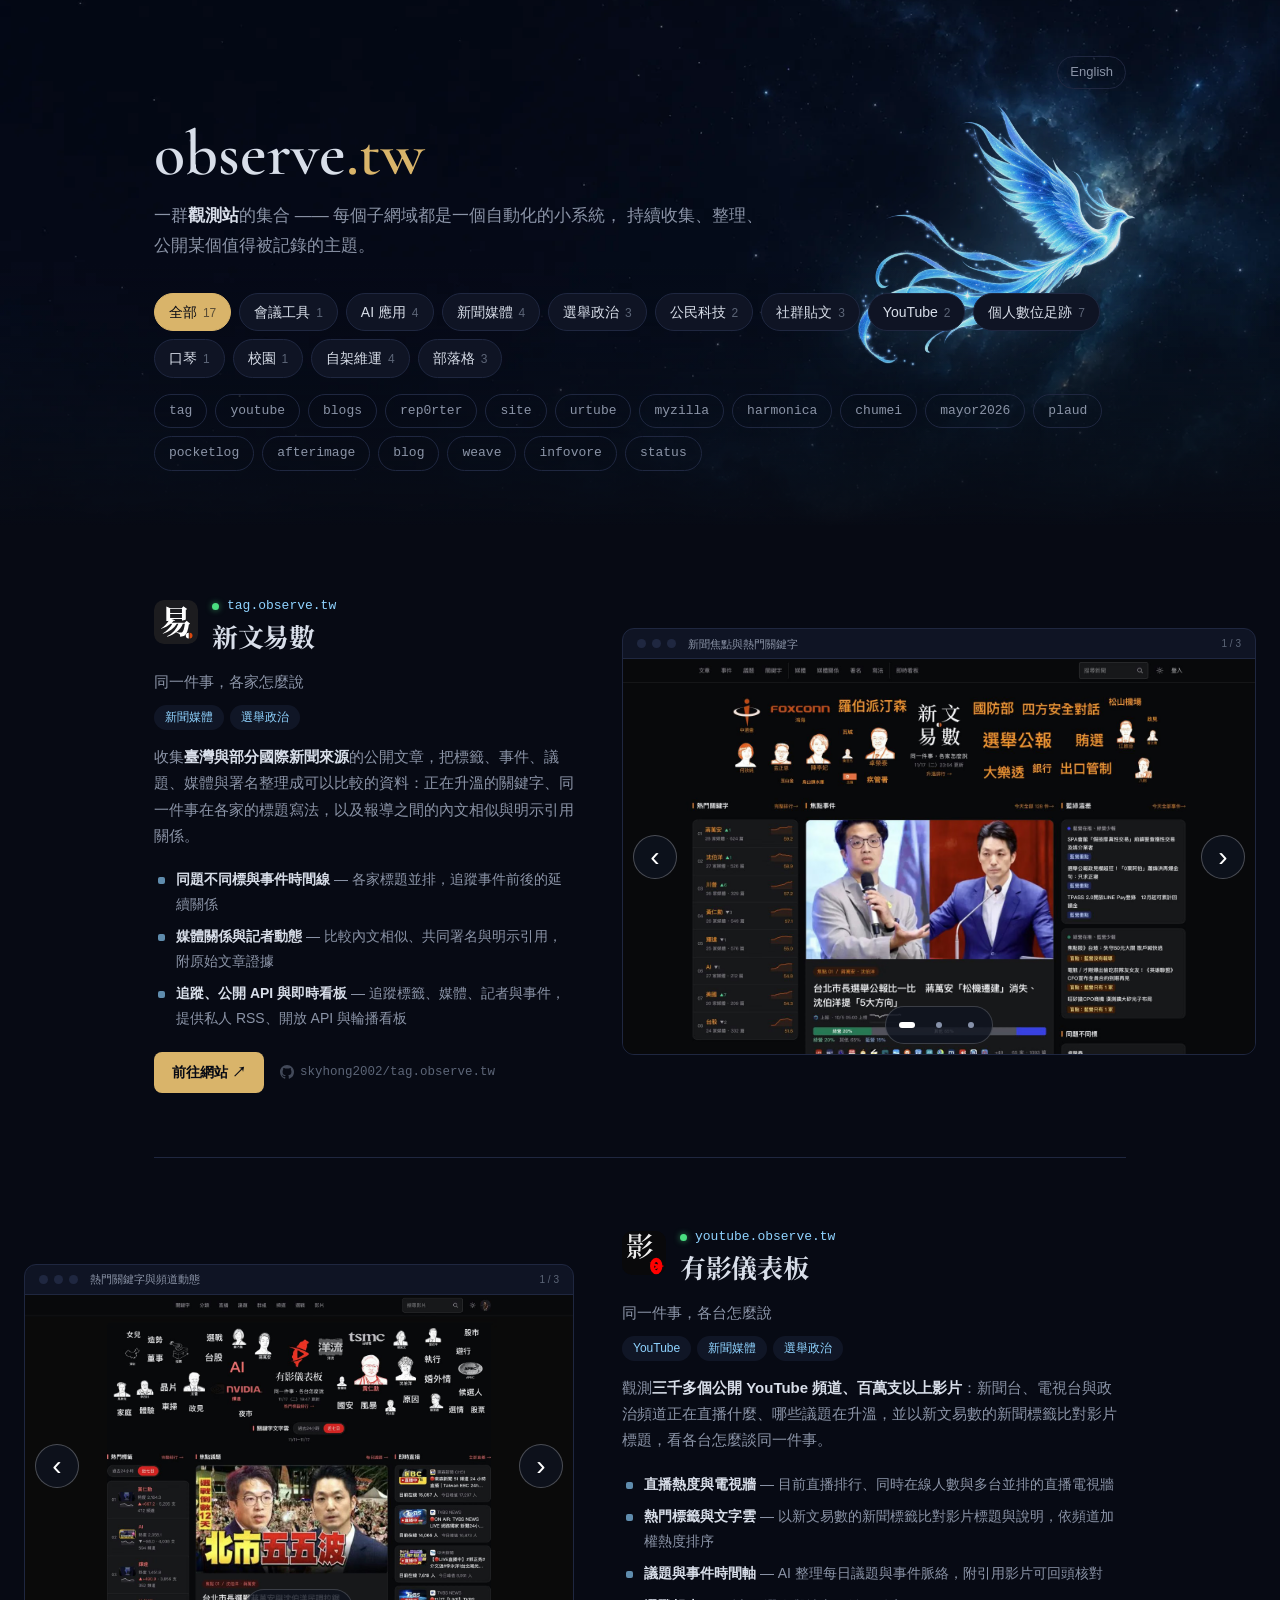
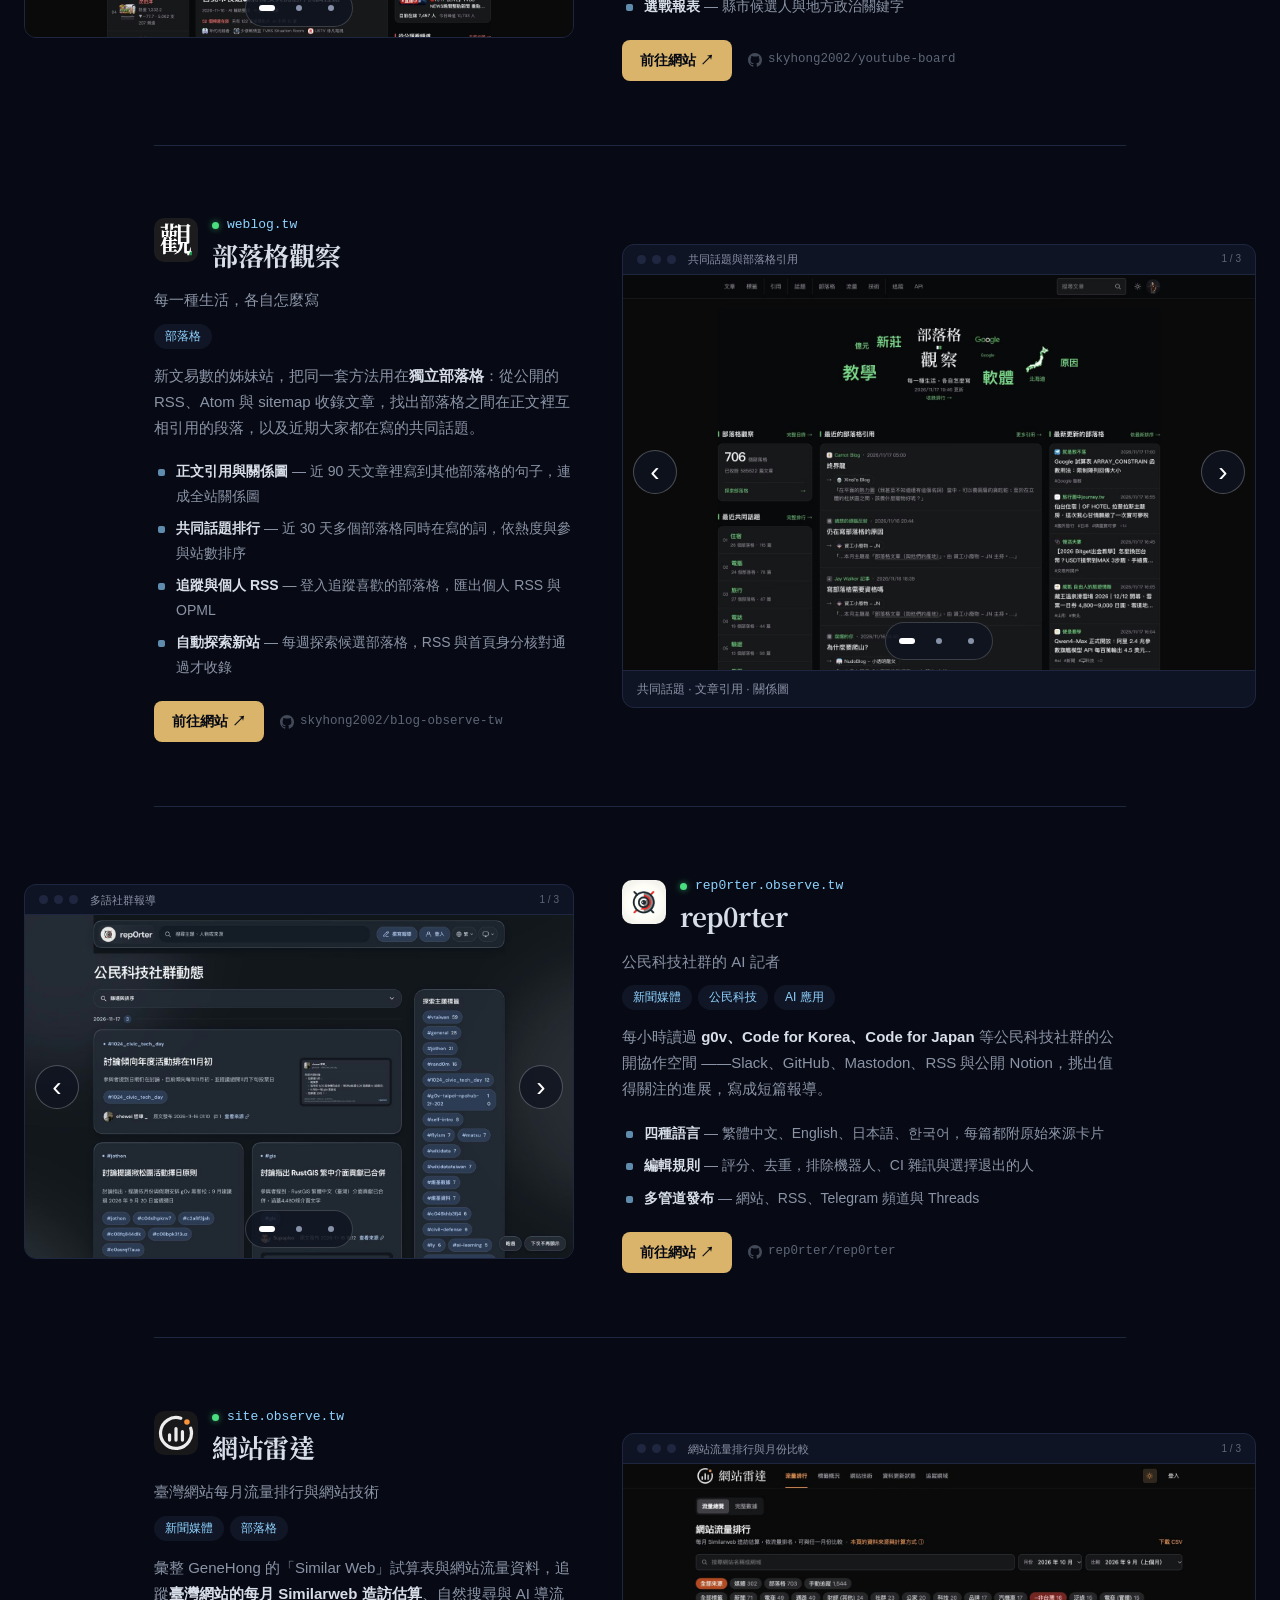
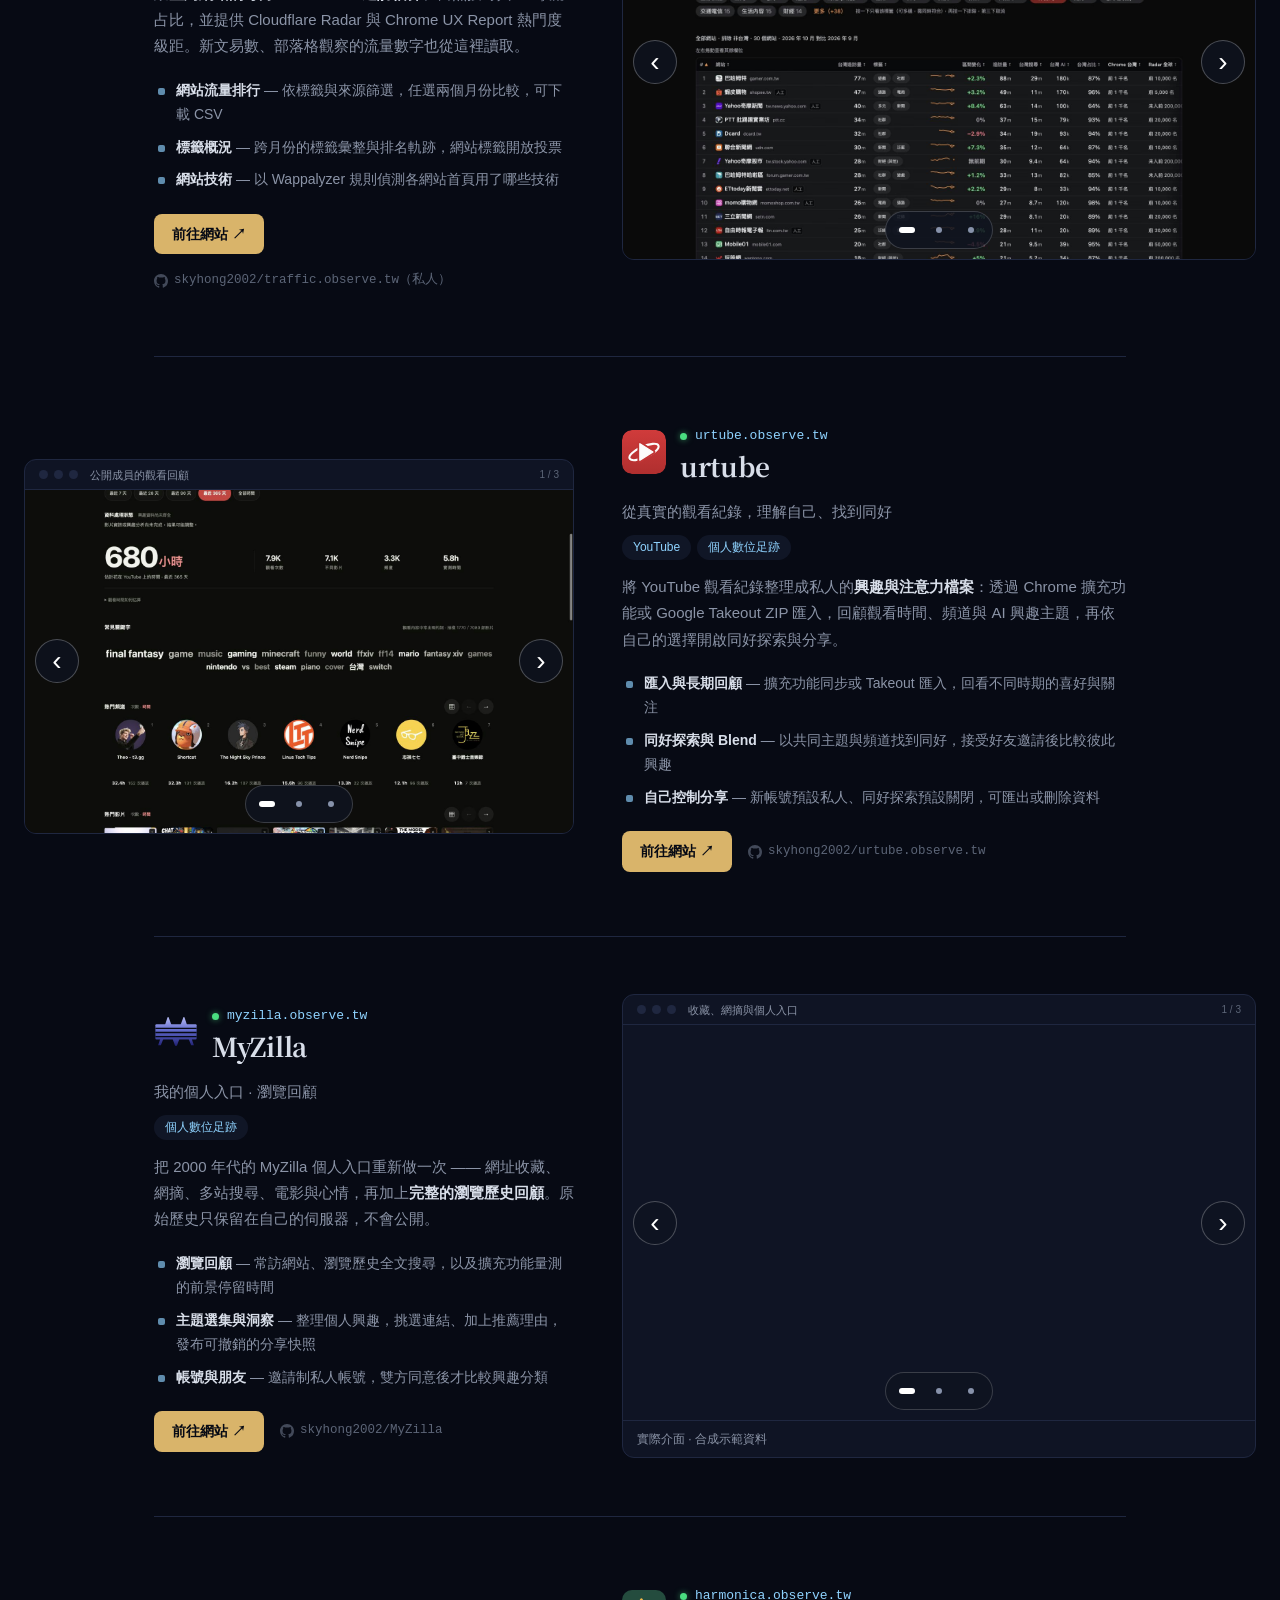
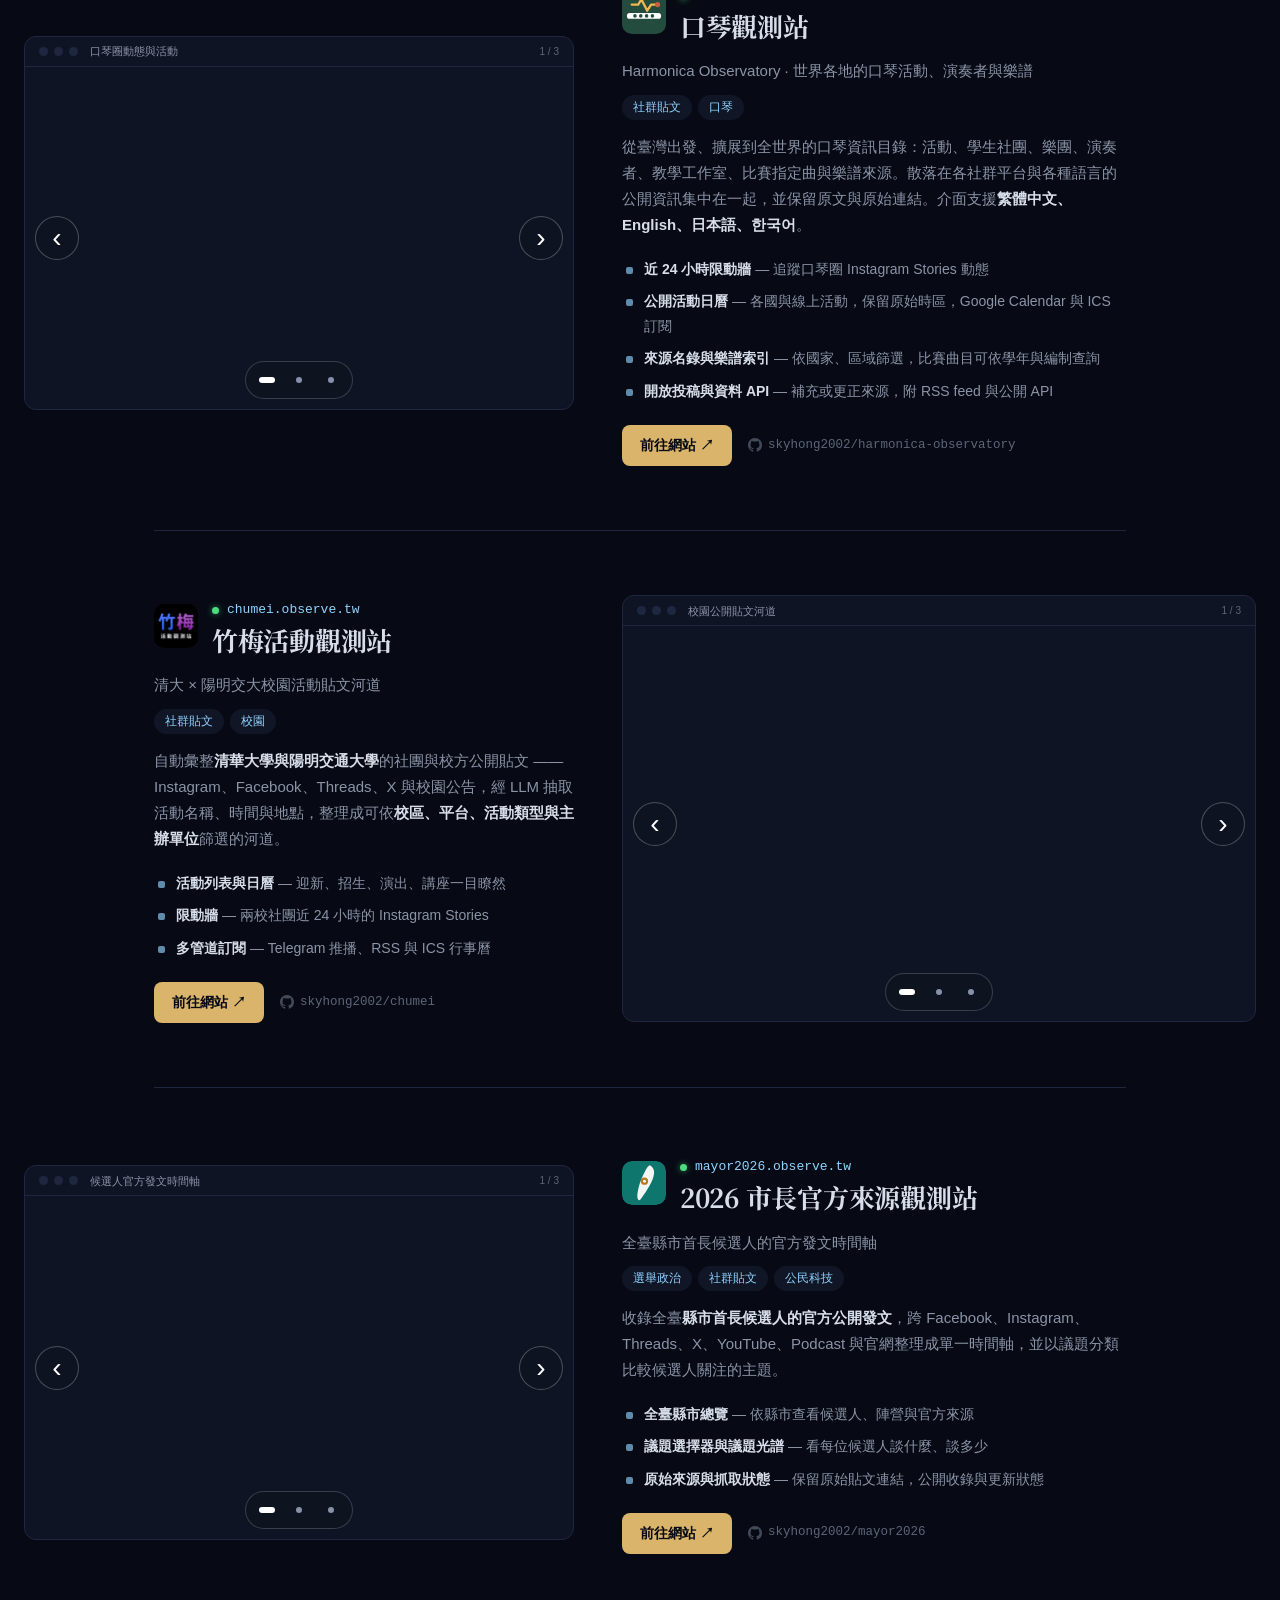
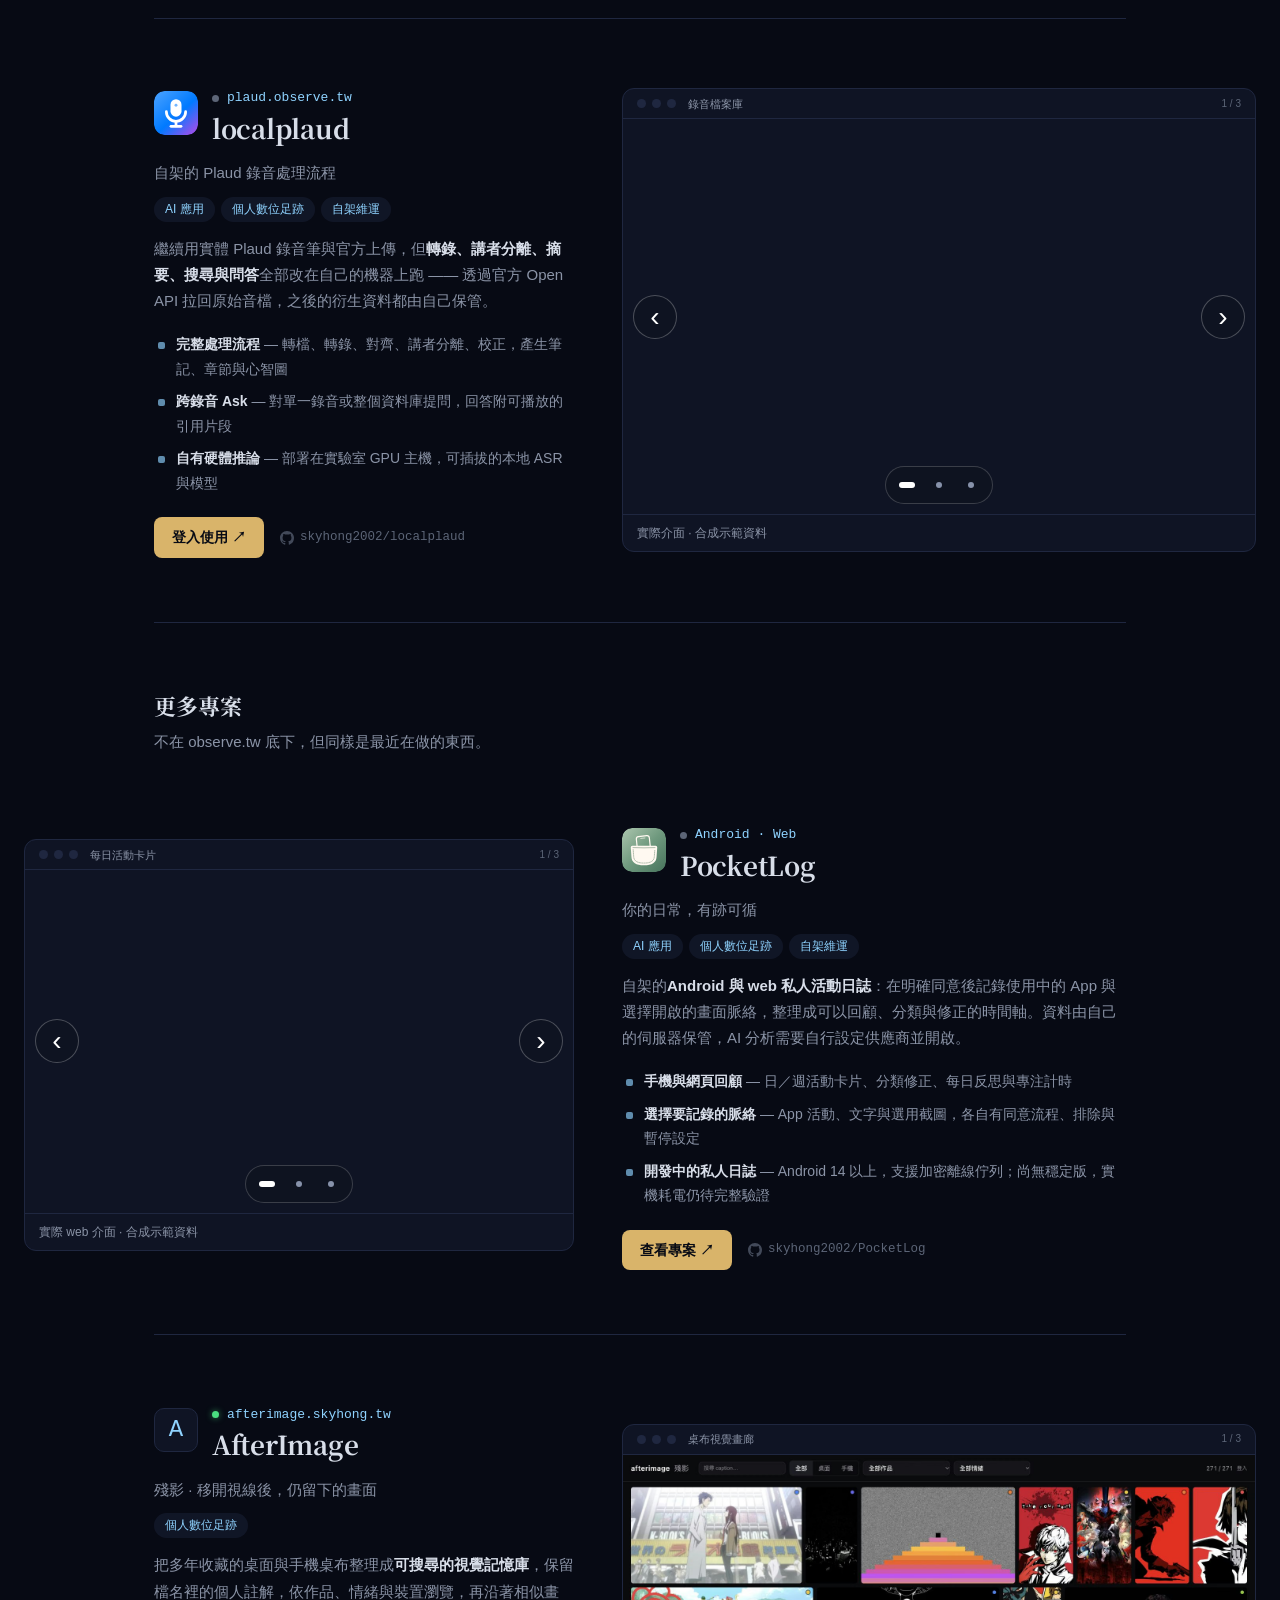
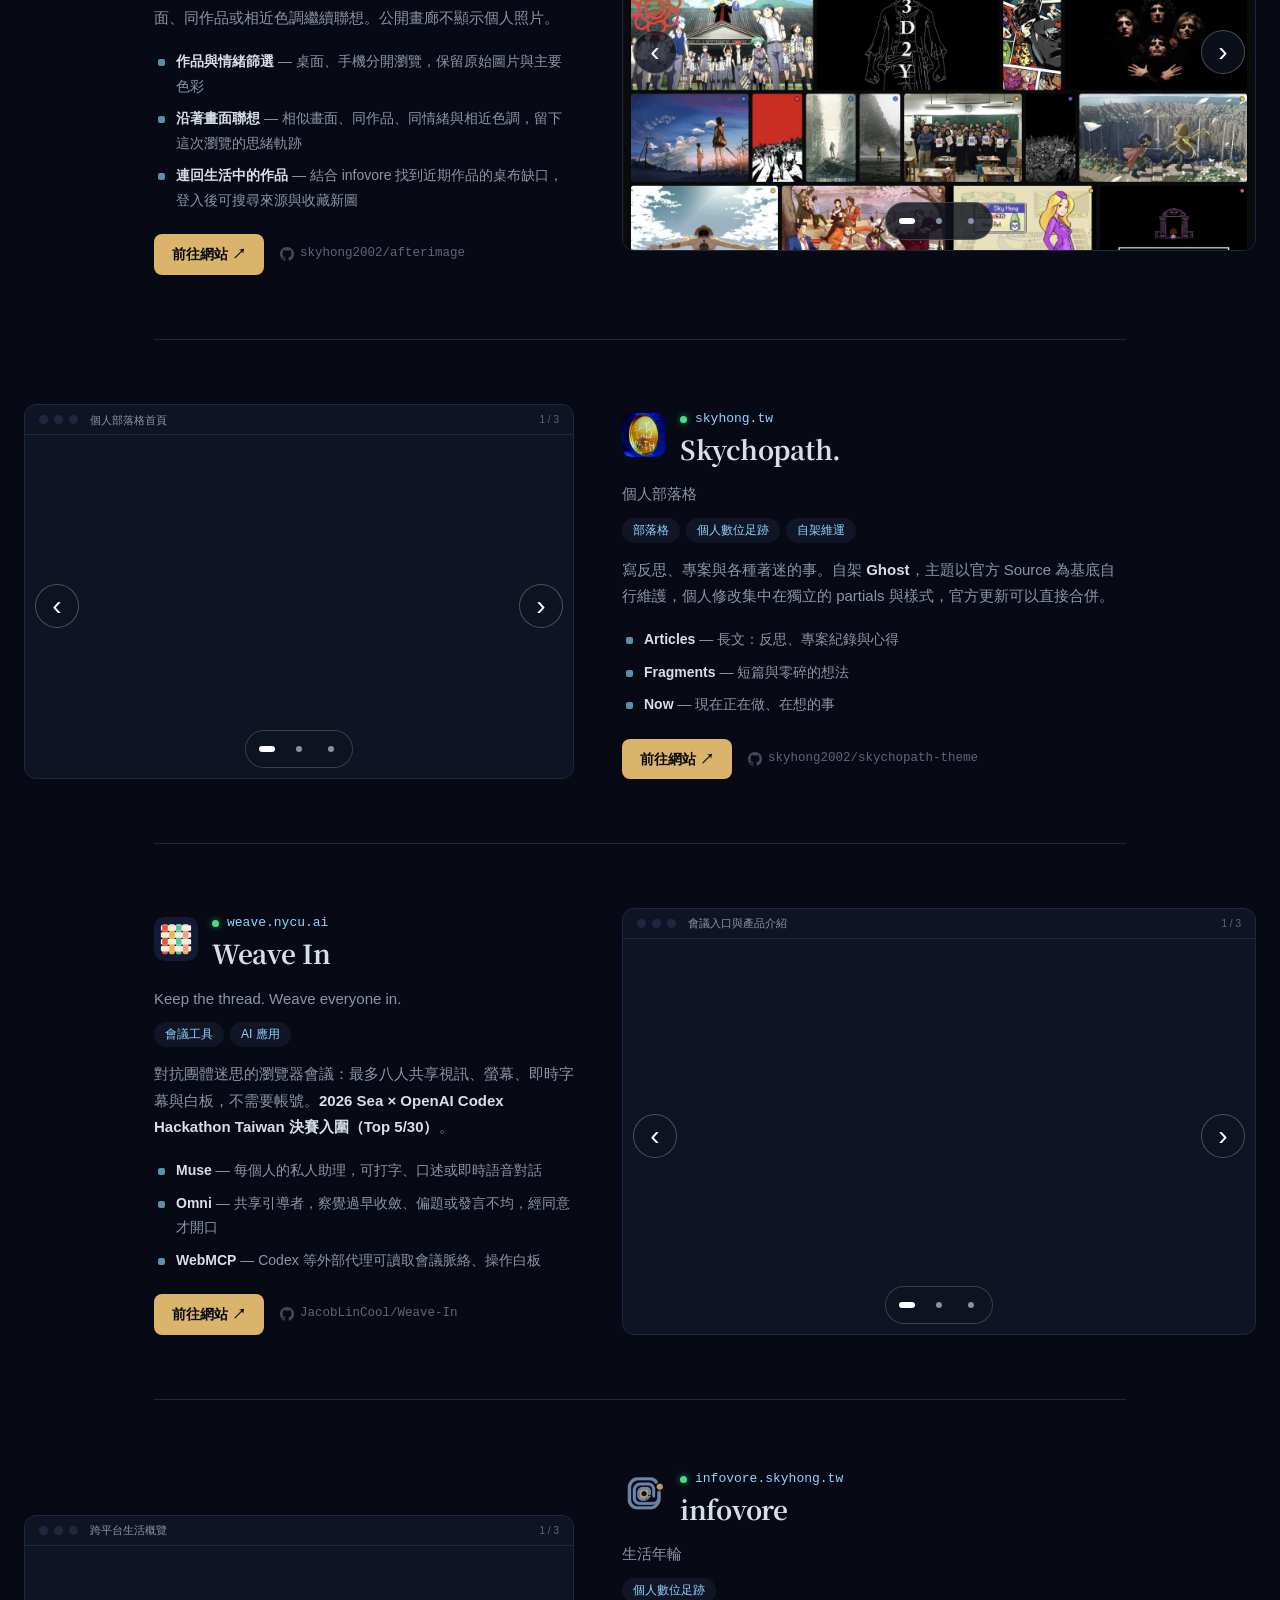
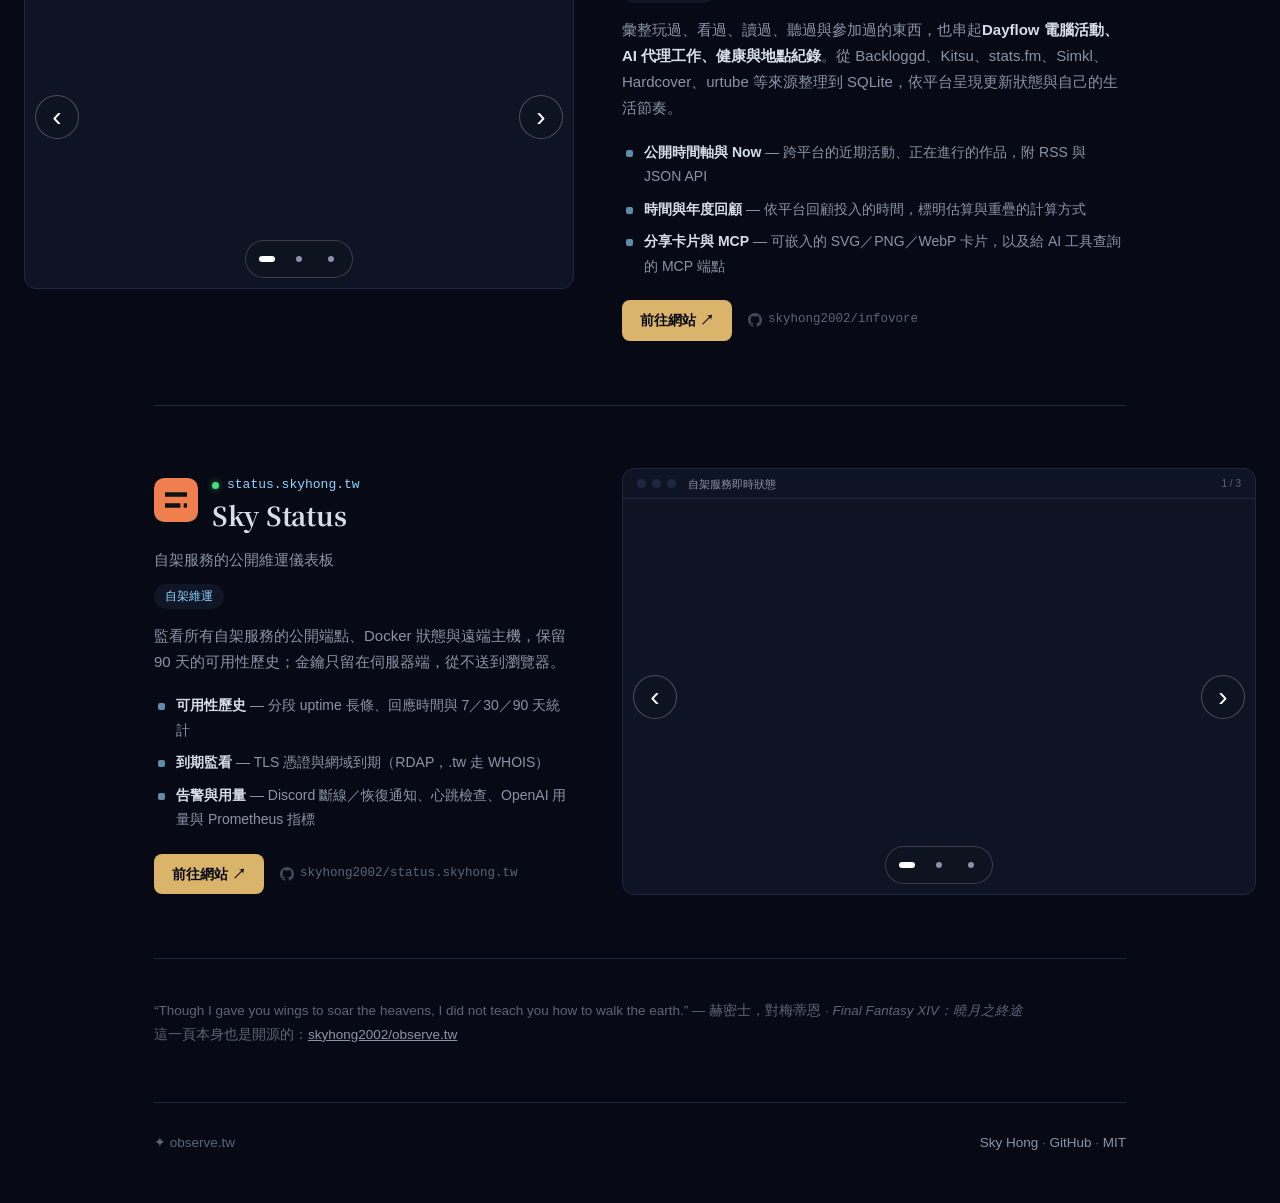
==== commit cf54f270: "Refresh all galleries at 1600x1000 with seamless AVIF transitions" ====
--- a/index.html
+++ b/index.html
@@ -305,12 +305,13 @@
   }
   .gallery-count { margin-left: auto; flex-shrink: 0; color: var(--text-faint); font-size: 10px; }
   .gallery-stage { position: relative; aspect-ratio: 8 / 5; touch-action: pan-y pinch-zoom; }
-  .gallery-slide { display: block; width: 100%; height: 100%; }
+  .gallery-slide { position: absolute; inset: 0; display: block; width: 100%; height: 100%; }
   .gallery-slide[hidden], .gallery-controls[hidden] { display: none; }
   .gallery-slide img { height: 100%; object-fit: contain; }
   .gallery-slide:focus-visible { outline: 3px solid var(--accent); outline-offset: -3px; }
   .gallery-arrow {
     position: absolute;
+    z-index: 2;
     top: calc(50% - 22px);
     display: grid;
     place-items: center;
@@ -330,6 +331,7 @@
   .gallery-next { right: 10px; }
   .gallery-dots {
     position: absolute;
+    z-index: 2;
     bottom: 10px;
     left: 50%;
     transform: translateX(-50%);
@@ -507,13 +509,13 @@
     <div class="shot-bar"><i></i><i></i><i></i><span class="gallery-label">新聞焦點與熱門關鍵字</span><span class="gallery-count" aria-hidden="true">1 / 3</span></div>
     <div class="gallery-stage">
       <a class="gallery-slide" id="tag-shot-1" href="https://tag.observe.tw/" target="_blank" rel="noopener" data-label="新聞焦點與熱門關鍵字" aria-label="新文易數 · 新聞焦點與熱門關鍵字">
-        <img src="/assets/shot-tag.webp?v=2761f2ccc212" alt="新文易數：新聞焦點與熱門關鍵字截圖" width="1080" height="675" loading="lazy" decoding="async" draggable="false">
+        <img src="/assets/shot-tag.avif?v=c3494d37640b" alt="新文易數：新聞焦點與熱門關鍵字截圖" width="1600" height="1000" loading="lazy" decoding="async" draggable="false">
       </a>
       <a class="gallery-slide" id="tag-shot-2" href="https://tag.observe.tw/eve/914/" target="_blank" rel="noopener" data-label="同題不同標與事件脈絡" aria-label="新文易數 · 同題不同標與事件脈絡" hidden>
-        <img data-src="/assets/shot-tag-event.webp?v=ab4077eae79c" alt="新文易數：同題不同標與事件脈絡截圖" width="1080" height="675" loading="lazy" decoding="async" draggable="false">
+        <img data-src="/assets/shot-tag-event.avif?v=a2af04fd9aa8" alt="新文易數：同題不同標與事件脈絡截圖" width="1600" height="1000" loading="lazy" decoding="async" draggable="false">
       </a>
       <a class="gallery-slide" id="tag-shot-3" href="https://tag.observe.tw/similarity/" target="_blank" rel="noopener" data-label="媒體報導關係" aria-label="新文易數 · 媒體報導關係" hidden>
-        <img data-src="/assets/shot-tag-relations.webp?v=ceb6f0335966" alt="新文易數：媒體報導關係截圖" width="1080" height="675" loading="lazy" decoding="async" draggable="false">
+        <img data-src="/assets/shot-tag-relations.avif?v=2727d9d05f55" alt="新文易數：媒體報導關係截圖" width="1600" height="1000" loading="lazy" decoding="async" draggable="false">
       </a>
       <div class="gallery-controls" hidden>
         <button type="button" class="gallery-arrow gallery-prev" aria-label="上一張截圖">‹</button>
@@ -560,13 +562,13 @@
     <div class="shot-bar"><i></i><i></i><i></i><span class="gallery-label">熱門關鍵字與頻道動態</span><span class="gallery-count" aria-hidden="true">1 / 3</span></div>
     <div class="gallery-stage">
       <a class="gallery-slide" id="youtube-shot-1" href="https://youtube.observe.tw/" target="_blank" rel="noopener" data-label="熱門關鍵字與頻道動態" aria-label="有影儀表板 · 熱門關鍵字與頻道動態">
-        <img src="/assets/shot-youtube.webp?v=10ea3807602f" alt="有影儀表板：熱門關鍵字與頻道動態截圖" width="1080" height="675" loading="lazy" decoding="async" draggable="false">
+        <img src="/assets/shot-youtube.avif?v=96f9955921e5" alt="有影儀表板：熱門關鍵字與頻道動態截圖" width="1600" height="1000" loading="lazy" decoding="async" draggable="false">
       </a>
       <a class="gallery-slide" id="youtube-shot-2" href="https://youtube.observe.tw/live/current?or=1,2,12,13,14,81" target="_blank" rel="noopener" data-label="直播熱度排行" aria-label="有影儀表板 · 直播熱度排行" hidden>
-        <img data-src="/assets/shot-youtube-live.webp?v=4f4467a8a6e2" alt="有影儀表板：直播熱度排行截圖" width="1080" height="675" loading="lazy" decoding="async" draggable="false">
+        <img data-src="/assets/shot-youtube-live.avif?v=0057e24ba633" alt="有影儀表板：直播熱度排行截圖" width="1600" height="1000" loading="lazy" decoding="async" draggable="false">
       </a>
       <a class="gallery-slide" id="youtube-shot-3" href="https://youtube.observe.tw/ai/days" target="_blank" rel="noopener" data-label="每日議題與各台觀點" aria-label="有影儀表板 · 每日議題與各台觀點" hidden>
-        <img data-src="/assets/shot-youtube-topics.webp?v=55dcb9011711" alt="有影儀表板：每日議題與各台觀點截圖" width="1080" height="675" loading="lazy" decoding="async" draggable="false">
+        <img data-src="/assets/shot-youtube-topics.avif?v=6125713045c5" alt="有影儀表板：每日議題與各台觀點截圖" width="1600" height="1000" loading="lazy" decoding="async" draggable="false">
       </a>
       <div class="gallery-controls" hidden>
         <button type="button" class="gallery-arrow gallery-prev" aria-label="上一張截圖">‹</button>
@@ -613,13 +615,13 @@
     <div class="shot-bar"><i></i><i></i><i></i><span class="gallery-label">共同話題與部落格引用</span><span class="gallery-count" aria-hidden="true">1 / 3</span></div>
     <div class="gallery-stage">
       <a class="gallery-slide" id="blogs-shot-1" href="https://weblog.tw/" target="_blank" rel="noopener" data-label="共同話題與部落格引用" aria-label="部落格觀察 · 共同話題與部落格引用">
-        <img src="/assets/shot-blogs.webp?v=513540518934" alt="部落格觀察：共同話題與部落格引用截圖" width="1080" height="675" loading="lazy" decoding="async" draggable="false">
+        <img src="/assets/shot-blogs.avif?v=7ee2464cdb71" alt="部落格觀察：共同話題與部落格引用截圖" width="1600" height="1000" loading="lazy" decoding="async" draggable="false">
       </a>
       <a class="gallery-slide" id="blogs-shot-2" href="https://weblog.tw/mentions/" target="_blank" rel="noopener" data-label="文章中的引用段落" aria-label="部落格觀察 · 文章中的引用段落" hidden>
-        <img data-src="/assets/shot-blogs-mentions.webp?v=0709f1775476" alt="部落格觀察：文章中的引用段落截圖" width="1080" height="675" loading="lazy" decoding="async" draggable="false">
+        <img data-src="/assets/shot-blogs-mentions.avif?v=6f1ab4656074" alt="部落格觀察：文章中的引用段落截圖" width="1600" height="1000" loading="lazy" decoding="async" draggable="false">
       </a>
       <a class="gallery-slide" id="blogs-shot-3" href="https://weblog.tw/relations/" target="_blank" rel="noopener" data-label="部落格引用關係圖" aria-label="部落格觀察 · 部落格引用關係圖" hidden>
-        <img data-src="/assets/shot-blogs-relations.webp?v=07a955951656" alt="部落格觀察：部落格引用關係圖截圖" width="1080" height="675" loading="lazy" decoding="async" draggable="false">
+        <img data-src="/assets/shot-blogs-relations.avif?v=566e1ac8912c" alt="部落格觀察：部落格引用關係圖截圖" width="1600" height="1000" loading="lazy" decoding="async" draggable="false">
       </a>
       <div class="gallery-controls" hidden>
         <button type="button" class="gallery-arrow gallery-prev" aria-label="上一張截圖">‹</button>
@@ -666,13 +668,13 @@
     <div class="shot-bar"><i></i><i></i><i></i><span class="gallery-label">多語社群報導</span><span class="gallery-count" aria-hidden="true">1 / 3</span></div>
     <div class="gallery-stage">
       <a class="gallery-slide" id="rep0rter-shot-1" href="https://rep0rter.observe.tw/index.html?lang=ZH" target="_blank" rel="noopener" data-label="多語社群報導" aria-label="rep0rter · 多語社群報導">
-        <img src="/assets/shot-rep0rter-zh.webp?v=e9b0d27acff0" alt="rep0rter：多語社群報導截圖" width="1440" height="900" loading="lazy" decoding="async" draggable="false">
+        <img src="/assets/shot-rep0rter-zh.avif?v=e79527a5b681" alt="rep0rter：多語社群報導截圖" width="1600" height="1000" loading="lazy" decoding="async" draggable="false">
       </a>
       <a class="gallery-slide" id="rep0rter-shot-2" href="https://rep0rter.observe.tw/posts/337/index.html?lang=EN" target="_blank" rel="noopener" data-label="報導與原始來源" aria-label="rep0rter · 報導與原始來源" hidden>
-        <img data-src="/assets/shot-rep0rter-story.webp?v=22c9eedb443f" alt="rep0rter：報導與原始來源截圖" width="1440" height="900" loading="lazy" decoding="async" draggable="false">
+        <img data-src="/assets/shot-rep0rter-story.avif?v=b681d7f446c8" alt="rep0rter：報導與原始來源截圖" width="1600" height="1000" loading="lazy" decoding="async" draggable="false">
       </a>
       <a class="gallery-slide" id="rep0rter-shot-3" href="https://rep0rter.observe.tw/index.html?lang=EN" target="_blank" rel="noopener" data-label="英文社群報導" aria-label="rep0rter · 英文社群報導" hidden>
-        <img data-src="/assets/shot-rep0rter.webp?v=ae7fbcbfbb36" alt="rep0rter：英文社群報導截圖" width="1440" height="900" loading="lazy" decoding="async" draggable="false">
+        <img data-src="/assets/shot-rep0rter.avif?v=e8eb96321f9c" alt="rep0rter：英文社群報導截圖" width="1600" height="1000" loading="lazy" decoding="async" draggable="false">
       </a>
       <div class="gallery-controls" hidden>
         <button type="button" class="gallery-arrow gallery-prev" aria-label="上一張截圖">‹</button>
@@ -718,13 +720,13 @@
     <div class="shot-bar"><i></i><i></i><i></i><span class="gallery-label">網站流量排行與月份比較</span><span class="gallery-count" aria-hidden="true">1 / 3</span></div>
     <div class="gallery-stage">
       <a class="gallery-slide" id="site-shot-1" href="https://site.observe.tw/#to=202610&amp;from=202609" target="_blank" rel="noopener" data-label="網站流量排行與月份比較" aria-label="網站雷達 · 網站流量排行與月份比較">
-        <img src="/assets/shot-site.webp?v=c989f819519b" alt="網站雷達：網站流量排行與月份比較截圖" width="1080" height="675" loading="lazy" decoding="async" draggable="false">
+        <img src="/assets/shot-site.avif?v=7f229426c2fc" alt="網站雷達：網站流量排行與月份比較截圖" width="1600" height="1000" loading="lazy" decoding="async" draggable="false">
       </a>
       <a class="gallery-slide" id="site-shot-2" href="https://site.observe.tw/tag/" target="_blank" rel="noopener" data-label="標籤流量概況" aria-label="網站雷達 · 標籤流量概況" hidden>
-        <img data-src="/assets/shot-site-tags.webp?v=5ba886f3e656" alt="網站雷達：標籤流量概況截圖" width="1080" height="675" loading="lazy" decoding="async" draggable="false">
+        <img data-src="/assets/shot-site-tags.avif?v=034b91f64260" alt="網站雷達：標籤流量概況截圖" width="1600" height="1000" loading="lazy" decoding="async" draggable="false">
       </a>
       <a class="gallery-slide" id="site-shot-3" href="https://site.observe.tw/tech/" target="_blank" rel="noopener" data-label="網站技術分布" aria-label="網站雷達 · 網站技術分布" hidden>
-        <img data-src="/assets/shot-site-tech.webp?v=02e7c1de34e9" alt="網站雷達：網站技術分布截圖" width="1080" height="675" loading="lazy" decoding="async" draggable="false">
+        <img data-src="/assets/shot-site-tech.avif?v=773f5dbb49f4" alt="網站雷達：網站技術分布截圖" width="1600" height="1000" loading="lazy" decoding="async" draggable="false">
       </a>
       <div class="gallery-controls" hidden>
         <button type="button" class="gallery-arrow gallery-prev" aria-label="上一張截圖">‹</button>
@@ -770,13 +772,13 @@
     <div class="shot-bar"><i></i><i></i><i></i><span class="gallery-label">公開成員的觀看回顧</span><span class="gallery-count" aria-hidden="true">1 / 3</span></div>
     <div class="gallery-stage">
       <a class="gallery-slide" id="urtube-shot-1" href="https://urtube.observe.tw/skyhong.tw?lang=zh" target="_blank" rel="noopener" data-label="公開成員的觀看回顧" aria-label="urtube · 公開成員的觀看回顧">
-        <img src="/assets/shot-urtube-overview.webp?v=8995a2dd9bd0" alt="urtube：公開成員的觀看回顧截圖" width="1080" height="675" loading="lazy" decoding="async" draggable="false">
+        <img src="/assets/shot-urtube-overview.avif?v=3b3798f18cc1" alt="urtube：公開成員的觀看回顧截圖" width="1600" height="1000" loading="lazy" decoding="async" draggable="false">
       </a>
       <a class="gallery-slide" id="urtube-shot-2" href="https://urtube.observe.tw/skyhong.tw/insights?range=365d&amp;sort=duration" target="_blank" rel="noopener" data-label="觀看節奏與注意力趨勢" aria-label="urtube · 觀看節奏與注意力趨勢" hidden>
-        <img data-src="/assets/shot-urtube-insights.webp?v=1884890c68b0" alt="urtube：觀看節奏與注意力趨勢截圖" width="1080" height="675" loading="lazy" decoding="async" draggable="false">
+        <img data-src="/assets/shot-urtube-insights.avif?v=8633d144e641" alt="urtube：觀看節奏與注意力趨勢截圖" width="1600" height="1000" loading="lazy" decoding="async" draggable="false">
       </a>
       <a class="gallery-slide" id="urtube-shot-3" href="https://urtube.observe.tw/" target="_blank" rel="noopener" data-label="私人觀看回顧介紹" aria-label="urtube · 私人觀看回顧介紹" hidden>
-        <img data-src="/assets/shot-urtube.webp?v=f8c3605786e4" alt="urtube：私人觀看回顧介紹截圖" width="1080" height="675" loading="lazy" decoding="async" draggable="false">
+        <img data-src="/assets/shot-urtube.avif?v=ca893a035fc1" alt="urtube：私人觀看回顧介紹截圖" width="1600" height="1000" loading="lazy" decoding="async" draggable="false">
       </a>
       <div class="gallery-controls" hidden>
         <button type="button" class="gallery-arrow gallery-prev" aria-label="上一張截圖">‹</button>
@@ -822,13 +824,13 @@
     <div class="shot-bar"><i></i><i></i><i></i><span class="gallery-label">收藏、網摘與個人入口</span><span class="gallery-count" aria-hidden="true">1 / 3</span></div>
     <div class="gallery-stage">
       <a class="gallery-slide" id="myzilla-shot-1" href="https://myzilla.observe.tw/" target="_blank" rel="noopener" data-label="收藏、網摘與個人入口" aria-label="MyZilla · 收藏、網摘與個人入口">
-        <img src="/assets/shot-myzilla.webp?v=956ff79ee21f" alt="MyZilla：收藏、網摘與個人入口截圖" width="1080" height="675" loading="lazy" decoding="async" draggable="false">
+        <img src="/assets/shot-myzilla.avif?v=c75d17e1a442" alt="MyZilla：收藏、網摘與個人入口截圖" width="1600" height="1000" loading="lazy" decoding="async" draggable="false">
       </a>
       <a class="gallery-slide" id="myzilla-shot-2" href="https://myzilla.observe.tw/" target="_blank" rel="noopener" data-label="瀏覽回顧與停留時間" aria-label="MyZilla · 瀏覽回顧與停留時間" hidden>
-        <img data-src="/assets/shot-myzilla-overview.webp?v=a9c2f5ac1697" alt="MyZilla：瀏覽回顧與停留時間截圖" width="1080" height="675" loading="lazy" decoding="async" draggable="false">
+        <img data-src="/assets/shot-myzilla-overview.avif?v=d5e0072fcabb" alt="MyZilla：瀏覽回顧與停留時間截圖" width="1600" height="1000" loading="lazy" decoding="async" draggable="false">
       </a>
       <a class="gallery-slide" id="myzilla-shot-3" href="https://myzilla.observe.tw/" target="_blank" rel="noopener" data-label="主題選集與推薦理由" aria-label="MyZilla · 主題選集與推薦理由" hidden>
-        <img data-src="/assets/shot-myzilla-collections.webp?v=697282dc893c" alt="MyZilla：主題選集與推薦理由截圖" width="1080" height="675" loading="lazy" decoding="async" draggable="false">
+        <img data-src="/assets/shot-myzilla-collections.avif?v=352e79c8c912" alt="MyZilla：主題選集與推薦理由截圖" width="1600" height="1000" loading="lazy" decoding="async" draggable="false">
       </a>
       <div class="gallery-controls" hidden>
         <button type="button" class="gallery-arrow gallery-prev" aria-label="上一張截圖">‹</button>
@@ -876,13 +878,13 @@
     <div class="shot-bar"><i></i><i></i><i></i><span class="gallery-label">口琴圈動態與活動</span><span class="gallery-count" aria-hidden="true">1 / 3</span></div>
     <div class="gallery-stage">
       <a class="gallery-slide" id="harmonica-shot-1" href="https://harmonica.observe.tw/" target="_blank" rel="noopener" data-label="口琴圈動態與活動" aria-label="口琴觀測站 · 口琴圈動態與活動">
-        <img src="/assets/shot-harmonica.webp?v=00d7de5a2156" alt="口琴觀測站：口琴圈動態與活動截圖" width="1440" height="900" loading="lazy" decoding="async" draggable="false">
+        <img src="/assets/shot-harmonica.avif?v=96b1a15890f5" alt="口琴觀測站：口琴圈動態與活動截圖" width="1600" height="1000" loading="lazy" decoding="async" draggable="false">
       </a>
       <a class="gallery-slide" id="harmonica-shot-2" href="https://harmonica.observe.tw/events/?lang=zh-Hant" target="_blank" rel="noopener" data-label="全球口琴活動" aria-label="口琴觀測站 · 全球口琴活動" hidden>
-        <img data-src="/assets/shot-harmonica-events.webp?v=38c762e07f78" alt="口琴觀測站：全球口琴活動截圖" width="1440" height="900" loading="lazy" decoding="async" draggable="false">
+        <img data-src="/assets/shot-harmonica-events.avif?v=3e14bef67e05" alt="口琴觀測站：全球口琴活動截圖" width="1600" height="1000" loading="lazy" decoding="async" draggable="false">
       </a>
       <a class="gallery-slide" id="harmonica-shot-3" href="https://harmonica.observe.tw/scores/?lang=zh-Hant" target="_blank" rel="noopener" data-label="比賽曲目與樂譜索引" aria-label="口琴觀測站 · 比賽曲目與樂譜索引" hidden>
-        <img data-src="/assets/shot-harmonica-scores.webp?v=2ce638acf2c3" alt="口琴觀測站：比賽曲目與樂譜索引截圖" width="1440" height="900" loading="lazy" decoding="async" draggable="false">
+        <img data-src="/assets/shot-harmonica-scores.avif?v=0af15b7d6a55" alt="口琴觀測站：比賽曲目與樂譜索引截圖" width="1600" height="1000" loading="lazy" decoding="async" draggable="false">
       </a>
       <div class="gallery-controls" hidden>
         <button type="button" class="gallery-arrow gallery-prev" aria-label="上一張截圖">‹</button>
@@ -928,13 +930,13 @@
     <div class="shot-bar"><i></i><i></i><i></i><span class="gallery-label">校園公開貼文河道</span><span class="gallery-count" aria-hidden="true">1 / 3</span></div>
     <div class="gallery-stage">
       <a class="gallery-slide" id="chumei-shot-1" href="https://chumei.observe.tw/" target="_blank" rel="noopener" data-label="校園公開貼文河道" aria-label="竹梅活動觀測站 · 校園公開貼文河道">
-        <img src="/assets/shot-chumei.webp?v=e59e0b9eeab1" alt="竹梅活動觀測站：校園公開貼文河道截圖" width="1440" height="900" loading="lazy" decoding="async" draggable="false">
+        <img src="/assets/shot-chumei.avif?v=909ce3f8bda0" alt="竹梅活動觀測站：校園公開貼文河道截圖" width="1600" height="1000" loading="lazy" decoding="async" draggable="false">
       </a>
       <a class="gallery-slide" id="chumei-shot-2" href="https://chumei.observe.tw/calendar/" target="_blank" rel="noopener" data-label="兩校活動日曆" aria-label="竹梅活動觀測站 · 兩校活動日曆" hidden>
-        <img data-src="/assets/shot-chumei-calendar.webp?v=b1b1a9b16fc3" alt="竹梅活動觀測站：兩校活動日曆截圖" width="1440" height="900" loading="lazy" decoding="async" draggable="false">
+        <img data-src="/assets/shot-chumei-calendar.avif?v=94bd9817c40e" alt="竹梅活動觀測站：兩校活動日曆截圖" width="1600" height="1000" loading="lazy" decoding="async" draggable="false">
       </a>
       <a class="gallery-slide" id="chumei-shot-3" href="https://chumei.observe.tw/events/" target="_blank" rel="noopener" data-label="活動時間與地點" aria-label="竹梅活動觀測站 · 活動時間與地點" hidden>
-        <img data-src="/assets/shot-chumei-events.webp?v=e16cf27a27c8" alt="竹梅活動觀測站：活動時間與地點截圖" width="1440" height="900" loading="lazy" decoding="async" draggable="false">
+        <img data-src="/assets/shot-chumei-events.avif?v=9f9b37b4533d" alt="竹梅活動觀測站：活動時間與地點截圖" width="1600" height="1000" loading="lazy" decoding="async" draggable="false">
       </a>
       <div class="gallery-controls" hidden>
         <button type="button" class="gallery-arrow gallery-prev" aria-label="上一張截圖">‹</button>
@@ -980,13 +982,13 @@
     <div class="shot-bar"><i></i><i></i><i></i><span class="gallery-label">候選人官方發文時間軸</span><span class="gallery-count" aria-hidden="true">1 / 3</span></div>
     <div class="gallery-stage">
       <a class="gallery-slide" id="mayor2026-shot-1" href="https://mayor2026.observe.tw/" target="_blank" rel="noopener" data-label="候選人官方發文時間軸" aria-label="2026 市長官方來源觀測站 · 候選人官方發文時間軸">
-        <img src="/assets/shot-mayor2026.webp?v=bd073771a35e" alt="2026 市長官方來源觀測站：候選人官方發文時間軸截圖" width="1440" height="900" loading="lazy" decoding="async" draggable="false">
+        <img src="/assets/shot-mayor2026.avif?v=f566e535419c" alt="2026 市長官方來源觀測站：候選人官方發文時間軸截圖" width="1600" height="1000" loading="lazy" decoding="async" draggable="false">
       </a>
       <a class="gallery-slide" id="mayor2026-shot-2" href="https://mayor2026.observe.tw/spectrum/" target="_blank" rel="noopener" data-label="候選人議題光譜" aria-label="2026 市長官方來源觀測站 · 候選人議題光譜" hidden>
-        <img data-src="/assets/shot-mayor2026-spectrum.webp?v=c2b4fe973ca9" alt="2026 市長官方來源觀測站：候選人議題光譜截圖" width="1440" height="900" loading="lazy" decoding="async" draggable="false">
+        <img data-src="/assets/shot-mayor2026-spectrum.avif?v=3ef6969888e0" alt="2026 市長官方來源觀測站：候選人議題光譜截圖" width="1600" height="1000" loading="lazy" decoding="async" draggable="false">
       </a>
       <a class="gallery-slide" id="mayor2026-shot-3" href="https://mayor2026.observe.tw/compare/taipei/" target="_blank" rel="noopener" data-label="同縣市候選人政見比較" aria-label="2026 市長官方來源觀測站 · 同縣市候選人政見比較" hidden>
-        <img data-src="/assets/shot-mayor2026-compare.webp?v=651b200c5b3e" alt="2026 市長官方來源觀測站：同縣市候選人政見比較截圖" width="1440" height="900" loading="lazy" decoding="async" draggable="false">
+        <img data-src="/assets/shot-mayor2026-compare.avif?v=d6836a685f44" alt="2026 市長官方來源觀測站：同縣市候選人政見比較截圖" width="1600" height="1000" loading="lazy" decoding="async" draggable="false">
       </a>
       <div class="gallery-controls" hidden>
         <button type="button" class="gallery-arrow gallery-prev" aria-label="上一張截圖">‹</button>
@@ -1032,13 +1034,13 @@
     <div class="shot-bar"><i></i><i></i><i></i><span class="gallery-label">錄音檔案庫</span><span class="gallery-count" aria-hidden="true">1 / 3</span></div>
     <div class="gallery-stage">
       <a class="gallery-slide" id="plaud-shot-1" href="https://skyhong2002.github.io/localplaud/demo/" target="_blank" rel="noopener" data-label="錄音檔案庫" aria-label="localplaud · 錄音檔案庫">
-        <img src="/assets/shot-plaud.webp?v=d3170af72f3e" alt="localplaud：錄音檔案庫截圖" width="1080" height="675" loading="lazy" decoding="async" draggable="false">
+        <img src="/assets/shot-plaud.avif?v=8c0a8285fb0d" alt="localplaud：錄音檔案庫截圖" width="1600" height="1000" loading="lazy" decoding="async" draggable="false">
       </a>
       <a class="gallery-slide" id="plaud-shot-2" href="https://skyhong2002.github.io/localplaud/demo/file/904813b8118c1515cb314263?return_to=%2F" target="_blank" rel="noopener" data-label="錄音摘要與行動項目" aria-label="localplaud · 錄音摘要與行動項目" hidden>
-        <img data-src="/assets/shot-plaud-recording.webp?v=118e317efc01" alt="localplaud：錄音摘要與行動項目截圖" width="1080" height="675" loading="lazy" decoding="async" draggable="false">
+        <img data-src="/assets/shot-plaud-recording.avif?v=b18042aab766" alt="localplaud：錄音摘要與行動項目截圖" width="1600" height="1000" loading="lazy" decoding="async" draggable="false">
       </a>
       <a class="gallery-slide" id="plaud-shot-3" href="https://skyhong2002.github.io/localplaud/demo/file/904813b8118c1515cb314263?view=corrected&amp;revision=2&amp;tab=transcript&amp;return_to=%2F" target="_blank" rel="noopener" data-label="講者分離與逐字稿" aria-label="localplaud · 講者分離與逐字稿" hidden>
-        <img data-src="/assets/shot-plaud-transcript.webp?v=8a086d772495" alt="localplaud：講者分離與逐字稿截圖" width="1080" height="675" loading="lazy" decoding="async" draggable="false">
+        <img data-src="/assets/shot-plaud-transcript.avif?v=14d40ca6e8a0" alt="localplaud：講者分離與逐字稿截圖" width="1600" height="1000" loading="lazy" decoding="async" draggable="false">
       </a>
       <div class="gallery-controls" hidden>
         <button type="button" class="gallery-arrow gallery-prev" aria-label="上一張截圖">‹</button>
@@ -1090,13 +1092,13 @@
     <div class="shot-bar"><i></i><i></i><i></i><span class="gallery-label">每日活動卡片</span><span class="gallery-count" aria-hidden="true">1 / 3</span></div>
     <div class="gallery-stage">
       <a class="gallery-slide" id="pocketlog-shot-1" href="https://github.com/skyhong2002/PocketLog" target="_blank" rel="noopener" data-label="每日活動卡片" aria-label="PocketLog · 每日活動卡片">
-        <img src="/assets/shot-pocketlog.webp?v=5a203878874e" alt="PocketLog：每日活動卡片截圖" width="1440" height="900" loading="lazy" decoding="async" draggable="false">
+        <img src="/assets/shot-pocketlog.avif?v=dd63a3999fb9" alt="PocketLog：每日活動卡片截圖" width="1600" height="1000" loading="lazy" decoding="async" draggable="false">
       </a>
       <a class="gallery-slide" id="pocketlog-shot-2" href="https://github.com/skyhong2002/PocketLog" target="_blank" rel="noopener" data-label="活動來源與脈絡" aria-label="PocketLog · 活動來源與脈絡" hidden>
-        <img data-src="/assets/shot-pocketlog-sources.webp?v=619535106738" alt="PocketLog：活動來源與脈絡截圖" width="1440" height="900" loading="lazy" decoding="async" draggable="false">
+        <img data-src="/assets/shot-pocketlog-sources.avif?v=a9b5919f9848" alt="PocketLog：活動來源與脈絡截圖" width="1600" height="1000" loading="lazy" decoding="async" draggable="false">
       </a>
       <a class="gallery-slide" id="pocketlog-shot-3" href="https://github.com/skyhong2002/PocketLog" target="_blank" rel="noopener" data-label="活動細節與分類" aria-label="PocketLog · 活動細節與分類" hidden>
-        <img data-src="/assets/shot-pocketlog-inspector.webp?v=d67d7bcbb1e2" alt="PocketLog：活動細節與分類截圖" width="1440" height="900" loading="lazy" decoding="async" draggable="false">
+        <img data-src="/assets/shot-pocketlog-inspector.avif?v=92cec220611b" alt="PocketLog：活動細節與分類截圖" width="1600" height="1000" loading="lazy" decoding="async" draggable="false">
       </a>
       <div class="gallery-controls" hidden>
         <button type="button" class="gallery-arrow gallery-prev" aria-label="上一張截圖">‹</button>
@@ -1143,13 +1145,13 @@
     <div class="shot-bar"><i></i><i></i><i></i><span class="gallery-label">桌布視覺畫廊</span><span class="gallery-count" aria-hidden="true">1 / 3</span></div>
     <div class="gallery-stage">
       <a class="gallery-slide" id="afterimage-shot-1" href="https://afterimage.skyhong.tw/" target="_blank" rel="noopener" data-label="桌布視覺畫廊" aria-label="AfterImage · 桌布視覺畫廊">
-        <img src="/assets/shot-afterimage.webp?v=9c4e95e8f183" alt="AfterImage：桌布視覺畫廊截圖" width="1440" height="900" loading="lazy" decoding="async" draggable="false">
+        <img src="/assets/shot-afterimage.avif?v=045679314599" alt="AfterImage：桌布視覺畫廊截圖" width="1600" height="1000" loading="lazy" decoding="async" draggable="false">
       </a>
       <a class="gallery-slide" id="afterimage-shot-2" href="https://afterimage.skyhong.tw/" target="_blank" rel="noopener" data-label="依作品瀏覽視覺收藏" aria-label="AfterImage · 依作品瀏覽視覺收藏" hidden>
-        <img data-src="/assets/shot-afterimage-work.webp?v=b4c6374e3bdb" alt="AfterImage：依作品瀏覽視覺收藏截圖" width="1440" height="900" loading="lazy" decoding="async" draggable="false">
+        <img data-src="/assets/shot-afterimage-work.avif?v=3a48f59ae078" alt="AfterImage：依作品瀏覽視覺收藏截圖" width="1600" height="1000" loading="lazy" decoding="async" draggable="false">
       </a>
       <a class="gallery-slide" id="afterimage-shot-3" href="https://afterimage.skyhong.tw/#99f52f81bb15" target="_blank" rel="noopener" data-label="畫面細節與延伸聯想" aria-label="AfterImage · 畫面細節與延伸聯想" hidden>
-        <img data-src="/assets/shot-afterimage-detail.webp?v=467cdad79abc" alt="AfterImage：畫面細節與延伸聯想截圖" width="1440" height="900" loading="lazy" decoding="async" draggable="false">
+        <img data-src="/assets/shot-afterimage-detail.avif?v=dc0df001da50" alt="AfterImage：畫面細節與延伸聯想截圖" width="1600" height="1000" loading="lazy" decoding="async" draggable="false">
       </a>
       <div class="gallery-controls" hidden>
         <button type="button" class="gallery-arrow gallery-prev" aria-label="上一張截圖">‹</button>
@@ -1195,13 +1197,13 @@
     <div class="shot-bar"><i></i><i></i><i></i><span class="gallery-label">個人部落格首頁</span><span class="gallery-count" aria-hidden="true">1 / 3</span></div>
     <div class="gallery-stage">
       <a class="gallery-slide" id="blog-shot-1" href="https://skyhong.tw/" target="_blank" rel="noopener" data-label="個人部落格首頁" aria-label="Skychopath. · 個人部落格首頁">
-        <img src="/assets/shot-blog.webp?v=ff67734c7195" alt="Skychopath.：個人部落格首頁截圖" width="1080" height="675" loading="lazy" decoding="async" draggable="false">
+        <img src="/assets/shot-blog.avif?v=b8024752719c" alt="Skychopath.：個人部落格首頁截圖" width="1600" height="1000" loading="lazy" decoding="async" draggable="false">
       </a>
       <a class="gallery-slide" id="blog-shot-2" href="https://skyhong.tw/tag/articles/" target="_blank" rel="noopener" data-label="長文與專案紀錄" aria-label="Skychopath. · 長文與專案紀錄" hidden>
-        <img data-src="/assets/shot-blog-articles.webp?v=bf16d2ad3b56" alt="Skychopath.：長文與專案紀錄截圖" width="1080" height="675" loading="lazy" decoding="async" draggable="false">
+        <img data-src="/assets/shot-blog-articles.avif?v=196eed85e926" alt="Skychopath.：長文與專案紀錄截圖" width="1600" height="1000" loading="lazy" decoding="async" draggable="false">
       </a>
       <a class="gallery-slide" id="blog-shot-3" href="https://skyhong.tw/now" target="_blank" rel="noopener" data-label="現在正在做的事" aria-label="Skychopath. · 現在正在做的事" hidden>
-        <img data-src="/assets/shot-blog-now.webp?v=5e756a444141" alt="Skychopath.：現在正在做的事截圖" width="1080" height="675" loading="lazy" decoding="async" draggable="false">
+        <img data-src="/assets/shot-blog-now.avif?v=fa53cd032032" alt="Skychopath.：現在正在做的事截圖" width="1600" height="1000" loading="lazy" decoding="async" draggable="false">
       </a>
       <div class="gallery-controls" hidden>
         <button type="button" class="gallery-arrow gallery-prev" aria-label="上一張截圖">‹</button>
@@ -1247,13 +1249,13 @@
     <div class="shot-bar"><i></i><i></i><i></i><span class="gallery-label">會議入口與產品介紹</span><span class="gallery-count" aria-hidden="true">1 / 3</span></div>
     <div class="gallery-stage">
       <a class="gallery-slide" id="weave-shot-1" href="https://weave.nycu.ai/" target="_blank" rel="noopener" data-label="會議入口與產品介紹" aria-label="Weave In · 會議入口與產品介紹">
-        <img src="/assets/shot-weave.webp?v=32075f00f9dc" alt="Weave In：會議入口與產品介紹截圖" width="1440" height="900" loading="lazy" decoding="async" draggable="false">
+        <img src="/assets/shot-weave.avif?v=a086bc0b873a" alt="Weave In：會議入口與產品介紹截圖" width="1600" height="1000" loading="lazy" decoding="async" draggable="false">
       </a>
       <a class="gallery-slide" id="weave-shot-2" href="https://weave.nycu.ai/#agents" target="_blank" rel="noopener" data-label="Omni、Muse 與 Codex 分工介紹" aria-label="Weave In · Omni、Muse 與 Codex 分工介紹" hidden>
-        <img data-src="/assets/shot-weave-agents.webp?v=33bba389adc1" alt="Weave In：Omni、Muse 與 Codex 分工介紹截圖" width="1440" height="900" loading="lazy" decoding="async" draggable="false">
+        <img data-src="/assets/shot-weave-agents.avif?v=864afa6cce82" alt="Weave In：Omni、Muse 與 Codex 分工介紹截圖" width="1600" height="1000" loading="lazy" decoding="async" draggable="false">
       </a>
       <a class="gallery-slide" id="weave-shot-3" href="https://weave.nycu.ai/#whiteboard" target="_blank" rel="noopener" data-label="共享白板操作示意" aria-label="Weave In · 共享白板操作示意" hidden>
-        <img data-src="/assets/shot-weave-whiteboard.webp?v=4fb9f1ce07e4" alt="Weave In：共享白板操作示意截圖" width="1440" height="900" loading="lazy" decoding="async" draggable="false">
+        <img data-src="/assets/shot-weave-whiteboard.avif?v=ce35eaef13cb" alt="Weave In：共享白板操作示意截圖" width="1600" height="1000" loading="lazy" decoding="async" draggable="false">
       </a>
       <div class="gallery-controls" hidden>
         <button type="button" class="gallery-arrow gallery-prev" aria-label="上一張截圖">‹</button>
@@ -1299,13 +1301,13 @@
     <div class="shot-bar"><i></i><i></i><i></i><span class="gallery-label">跨平台生活概覽</span><span class="gallery-count" aria-hidden="true">1 / 3</span></div>
     <div class="gallery-stage">
       <a class="gallery-slide" id="infovore-shot-1" href="https://infovore.skyhong.tw/" target="_blank" rel="noopener" data-label="跨平台生活概覽" aria-label="infovore · 跨平台生活概覽">
-        <img src="/assets/shot-infovore.webp?v=3114ccaf530c" alt="infovore：跨平台生活概覽截圖" width="1080" height="675" loading="lazy" decoding="async" draggable="false">
+        <img src="/assets/shot-infovore.avif?v=c7931598bbd0" alt="infovore：跨平台生活概覽截圖" width="1600" height="1000" loading="lazy" decoding="async" draggable="false">
       </a>
       <a class="gallery-slide" id="infovore-shot-2" href="https://infovore.skyhong.tw/stats" target="_blank" rel="noopener" data-label="時間分布與年度回顧" aria-label="infovore · 時間分布與年度回顧" hidden>
-        <img data-src="/assets/shot-infovore-time.webp?v=af45680c59aa" alt="infovore：時間分布與年度回顧截圖" width="1080" height="675" loading="lazy" decoding="async" draggable="false">
+        <img data-src="/assets/shot-infovore-time.avif?v=0d44742adca0" alt="infovore：時間分布與年度回顧截圖" width="1600" height="1000" loading="lazy" decoding="async" draggable="false">
       </a>
       <a class="gallery-slide" id="infovore-shot-3" href="https://infovore.skyhong.tw/now" target="_blank" rel="noopener" data-label="正在進行的作品" aria-label="infovore · 正在進行的作品" hidden>
-        <img data-src="/assets/shot-infovore-now.webp?v=f6d3475f4824" alt="infovore：正在進行的作品截圖" width="1080" height="675" loading="lazy" decoding="async" draggable="false">
+        <img data-src="/assets/shot-infovore-now.avif?v=14089313b3a4" alt="infovore：正在進行的作品截圖" width="1600" height="1000" loading="lazy" decoding="async" draggable="false">
       </a>
       <div class="gallery-controls" hidden>
         <button type="button" class="gallery-arrow gallery-prev" aria-label="上一張截圖">‹</button>
@@ -1351,13 +1353,13 @@
     <div class="shot-bar"><i></i><i></i><i></i><span class="gallery-label">自架服務即時狀態</span><span class="gallery-count" aria-hidden="true">1 / 3</span></div>
     <div class="gallery-stage">
       <a class="gallery-slide" id="status-shot-1" href="https://status.skyhong.tw/" target="_blank" rel="noopener" data-label="自架服務即時狀態" aria-label="Sky Status · 自架服務即時狀態">
-        <img src="/assets/shot-status.webp?v=cf3b3f90f6f6" alt="Sky Status：自架服務即時狀態截圖" width="1080" height="675" loading="lazy" decoding="async" draggable="false">
+        <img src="/assets/shot-status.avif?v=a2620024fbf6" alt="Sky Status：自架服務即時狀態截圖" width="1600" height="1000" loading="lazy" decoding="async" draggable="false">
       </a>
       <a class="gallery-slide" id="status-shot-2" href="https://status.skyhong.tw/#products" target="_blank" rel="noopener" data-label="各服務可用性歷史" aria-label="Sky Status · 各服務可用性歷史" hidden>
-        <img data-src="/assets/shot-status-products.webp?v=856026d7f5f1" alt="Sky Status：各服務可用性歷史截圖" width="1080" height="675" loading="lazy" decoding="async" draggable="false">
+        <img data-src="/assets/shot-status-products.avif?v=8cb5c36b0140" alt="Sky Status：各服務可用性歷史截圖" width="1600" height="1000" loading="lazy" decoding="async" draggable="false">
       </a>
       <a class="gallery-slide" id="status-shot-3" href="https://status.skyhong.tw/#certificates" target="_blank" rel="noopener" data-label="憑證與網域到期監看" aria-label="Sky Status · 憑證與網域到期監看" hidden>
-        <img data-src="/assets/shot-status-certificates.webp?v=816be8e6f340" alt="Sky Status：憑證與網域到期監看截圖" width="1080" height="675" loading="lazy" decoding="async" draggable="false">
+        <img data-src="/assets/shot-status-certificates.avif?v=c8a979ec0d66" alt="Sky Status：憑證與網域到期監看截圖" width="1600" height="1000" loading="lazy" decoding="async" draggable="false">
       </a>
       <div class="gallery-controls" hidden>
         <button type="button" class="gallery-arrow gallery-prev" aria-label="上一張截圖">‹</button>
@@ -1438,6 +1440,6 @@
   if (initial && topics.some((b) => b.dataset.tag === initial)) apply(initial);
 })();
 </script>
-<script defer src="/scripts/gallery.js?v=da42d92e4a7f"></script>
+<script defer src="/scripts/gallery.js?v=ecf80267724c"></script>
 </body>
 </html>
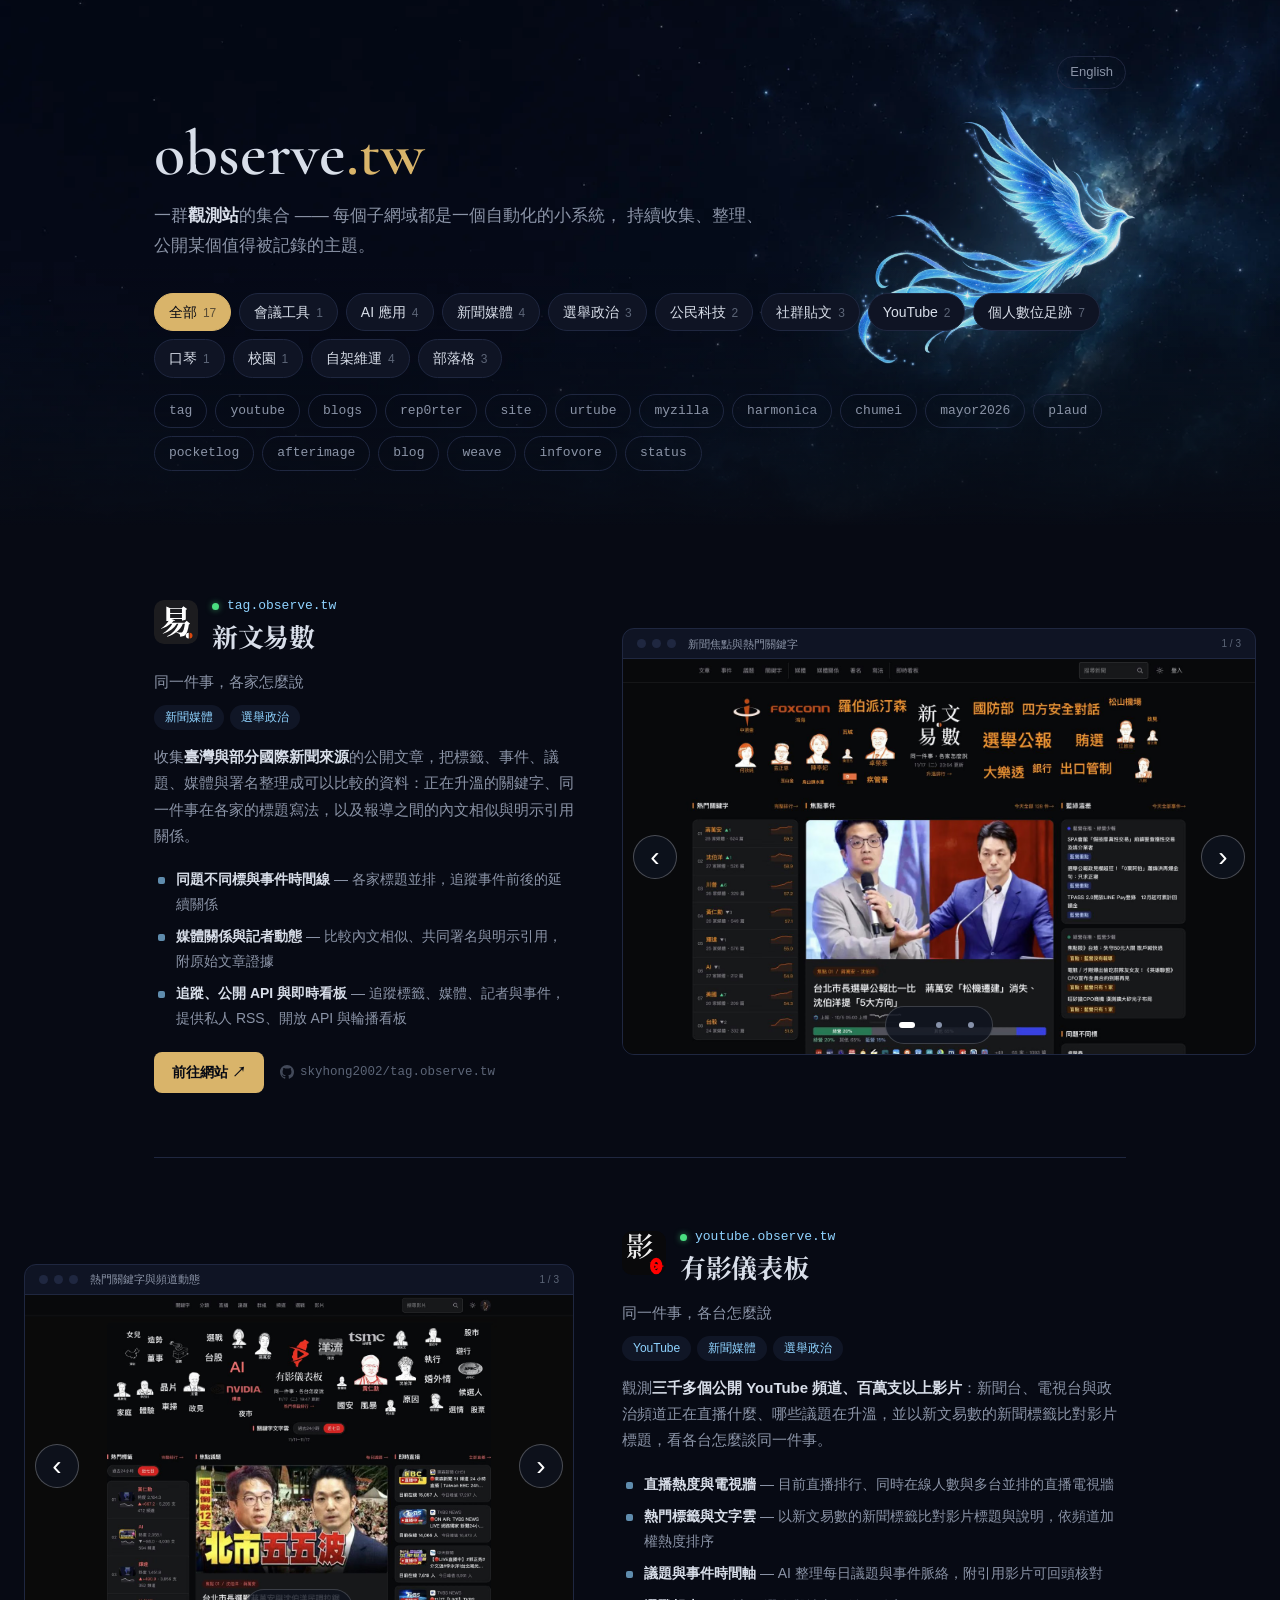
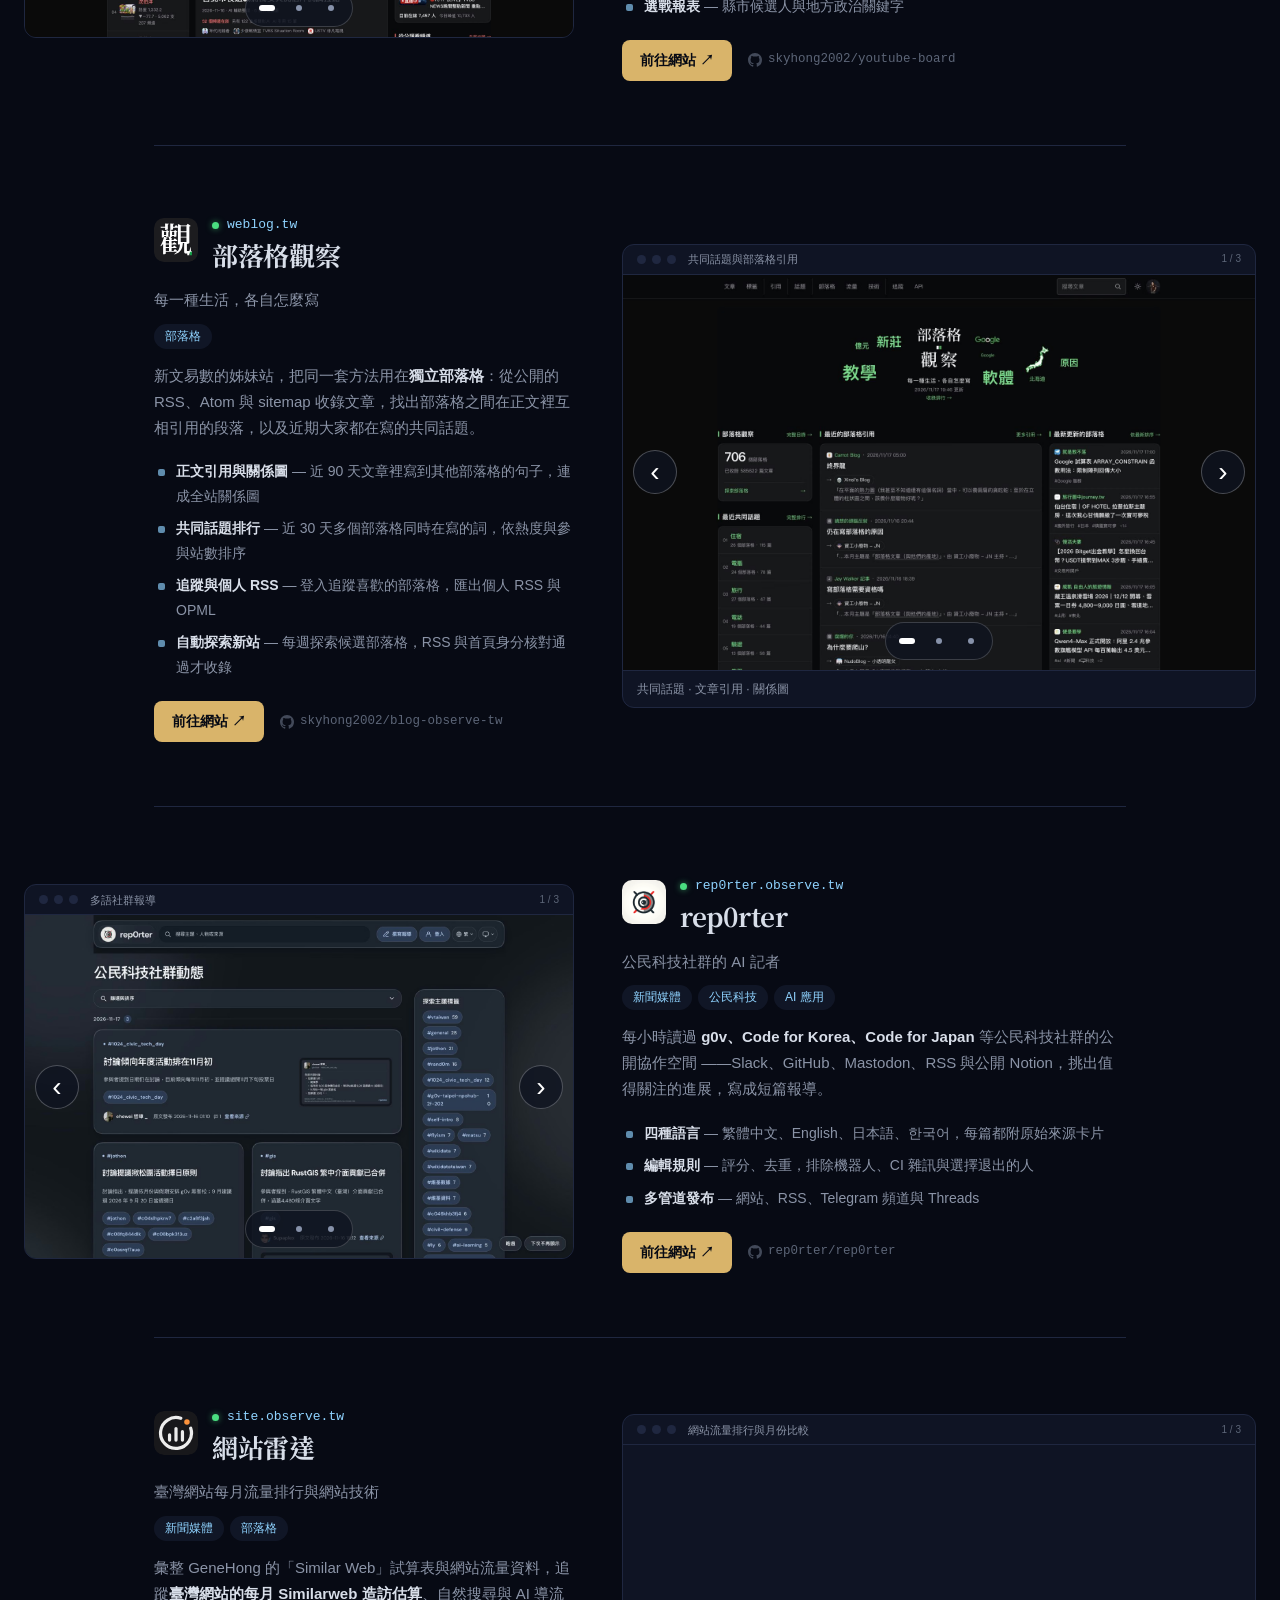
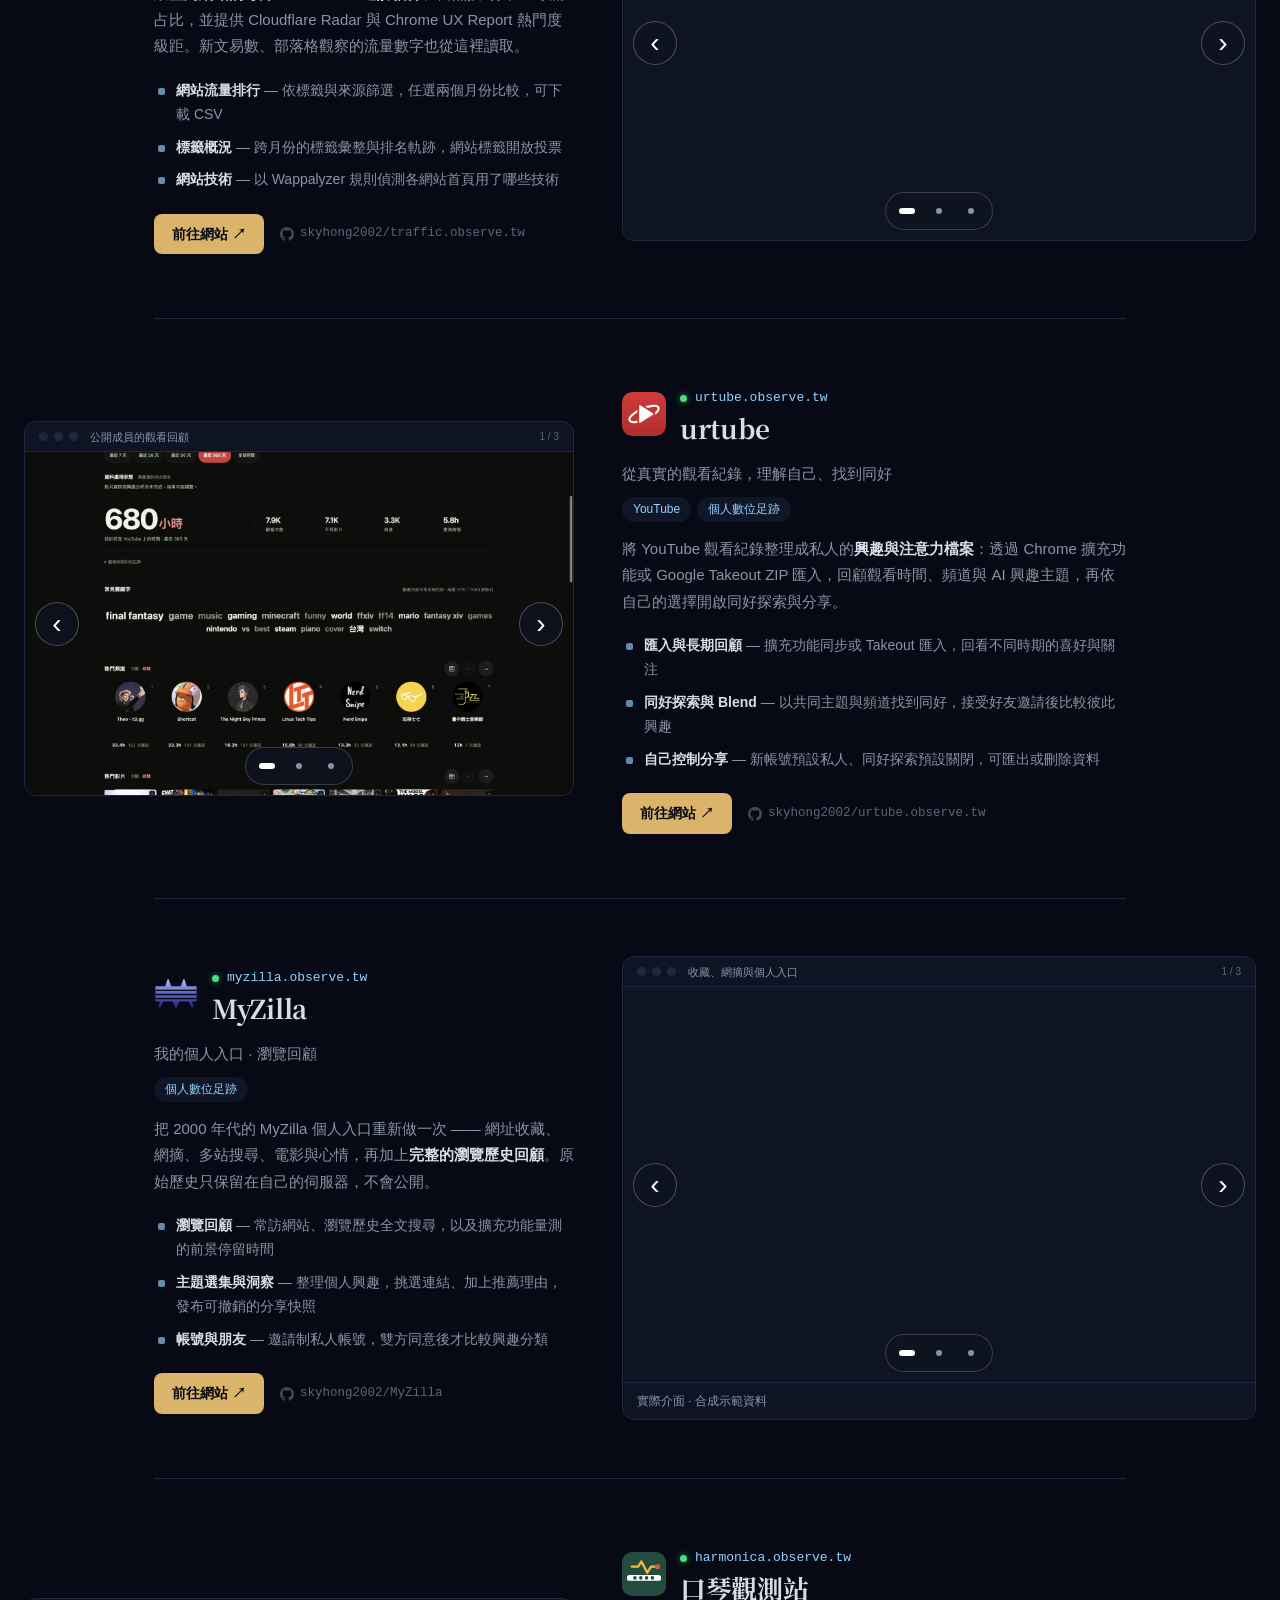
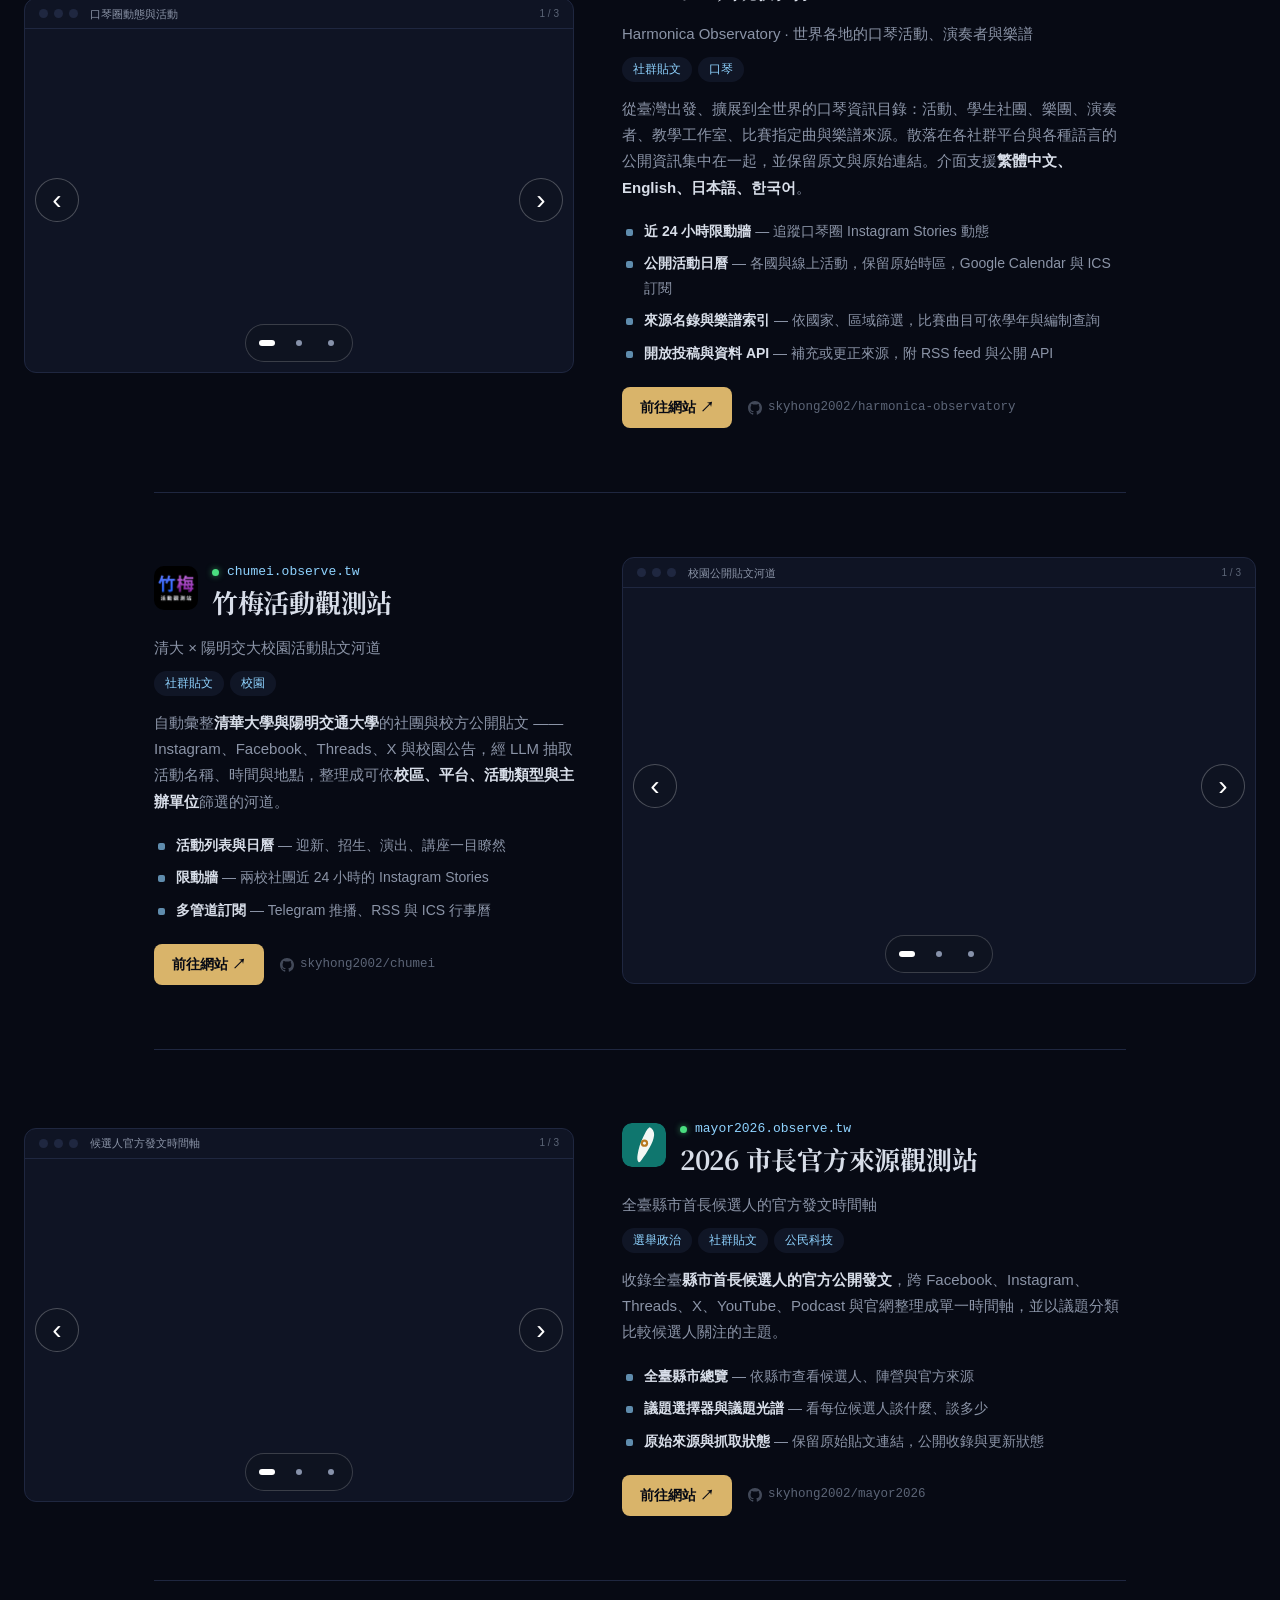
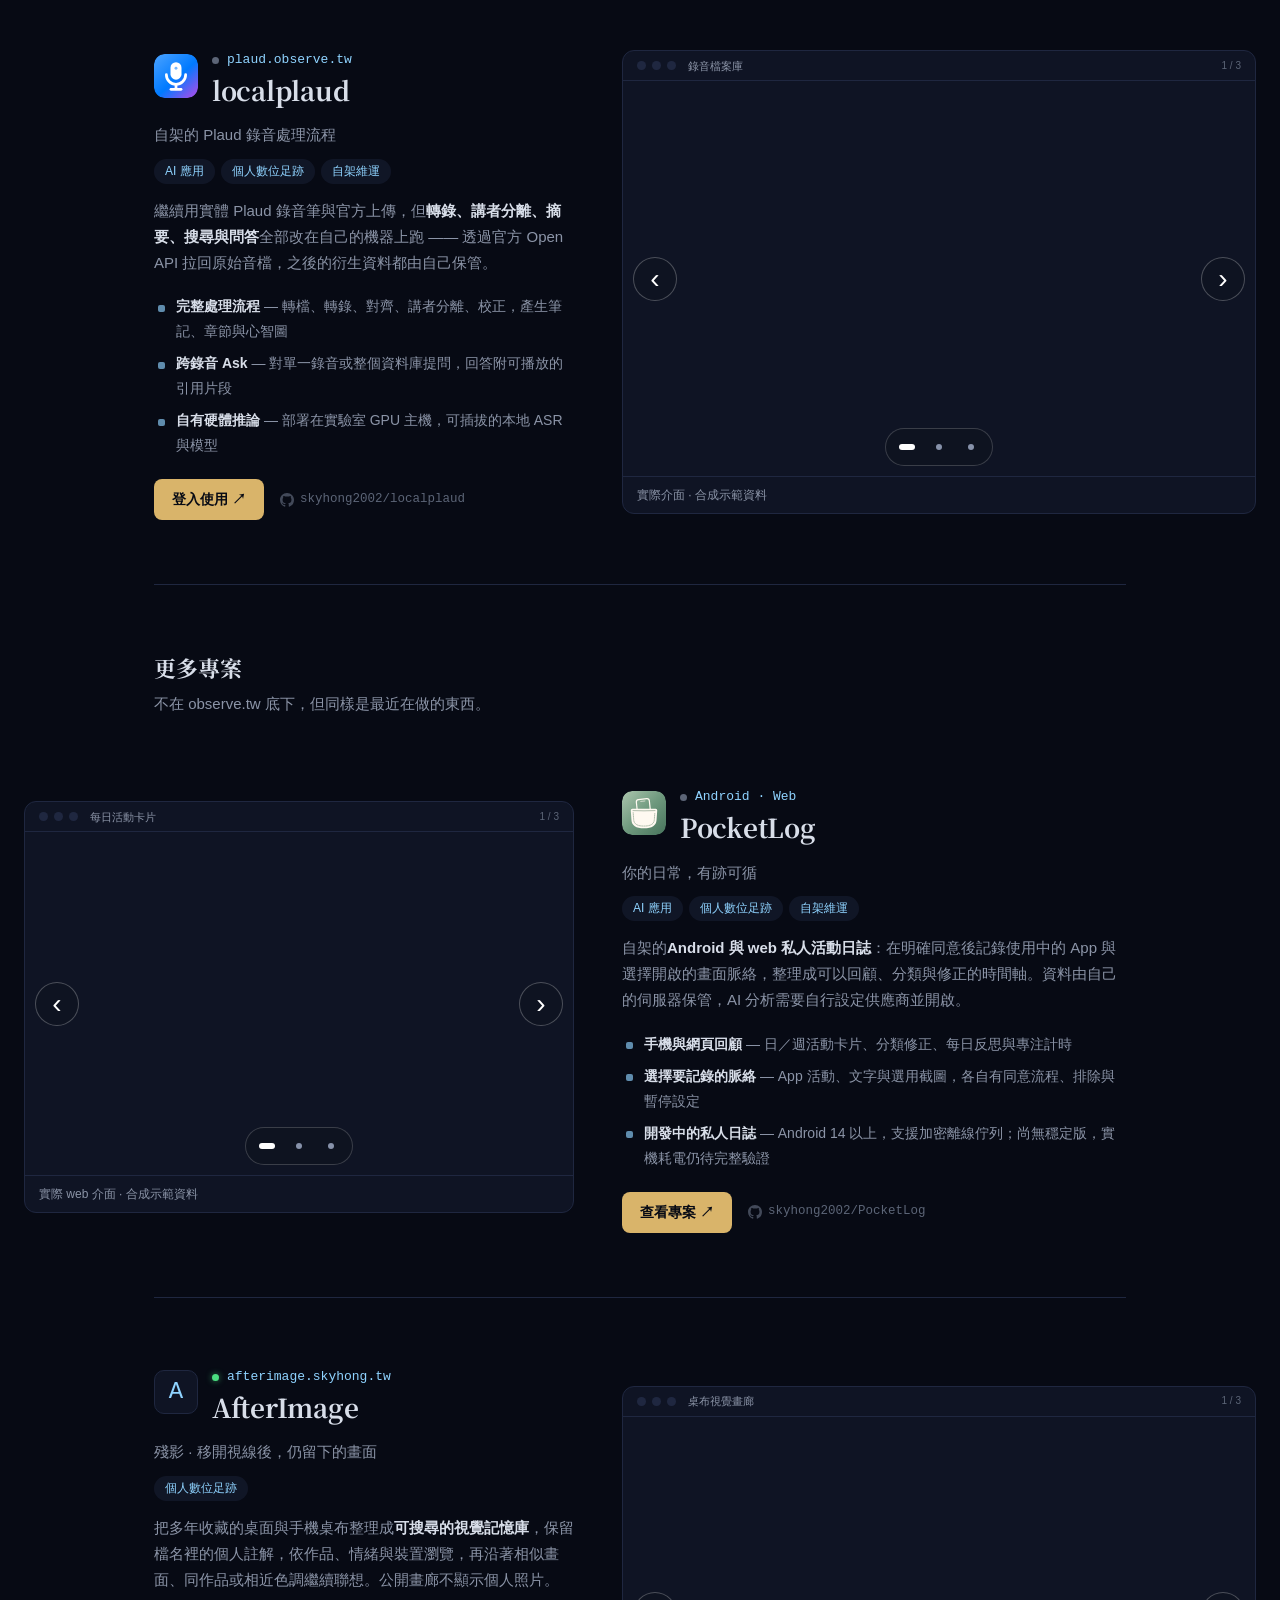
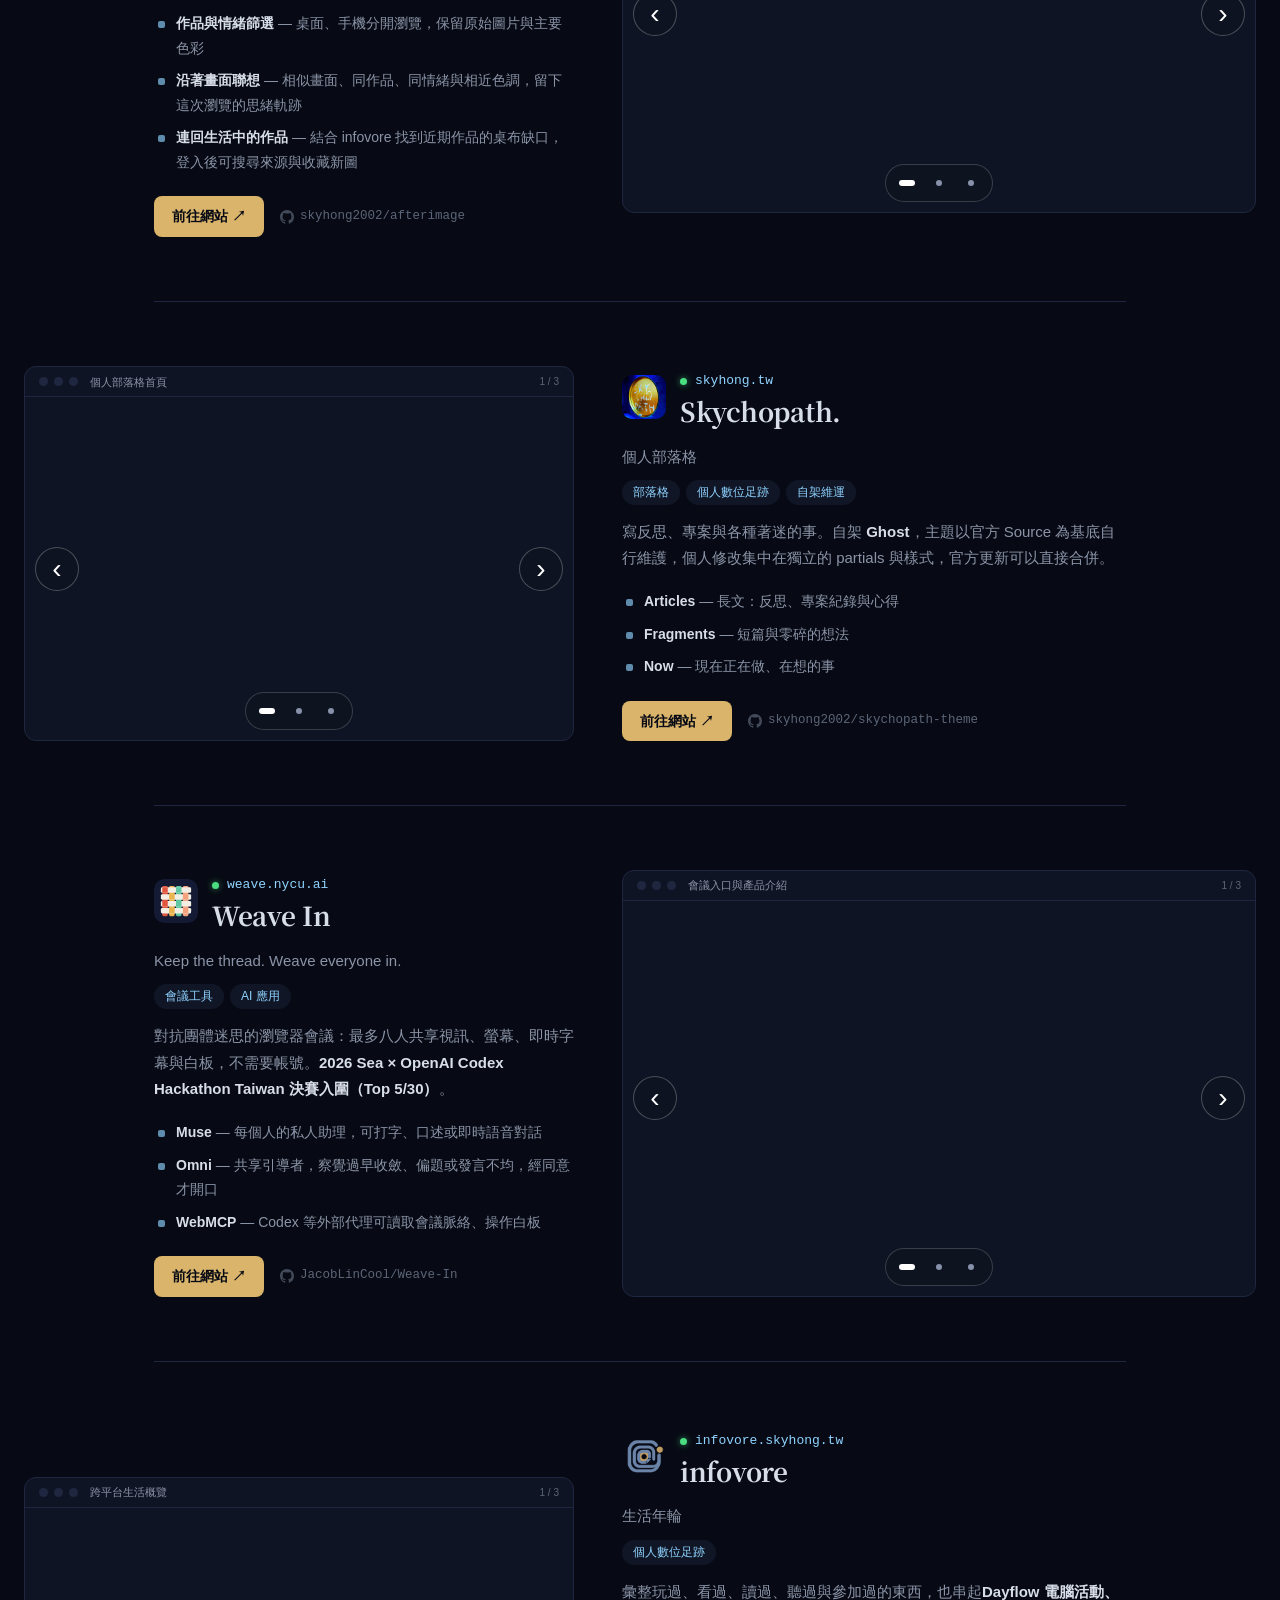
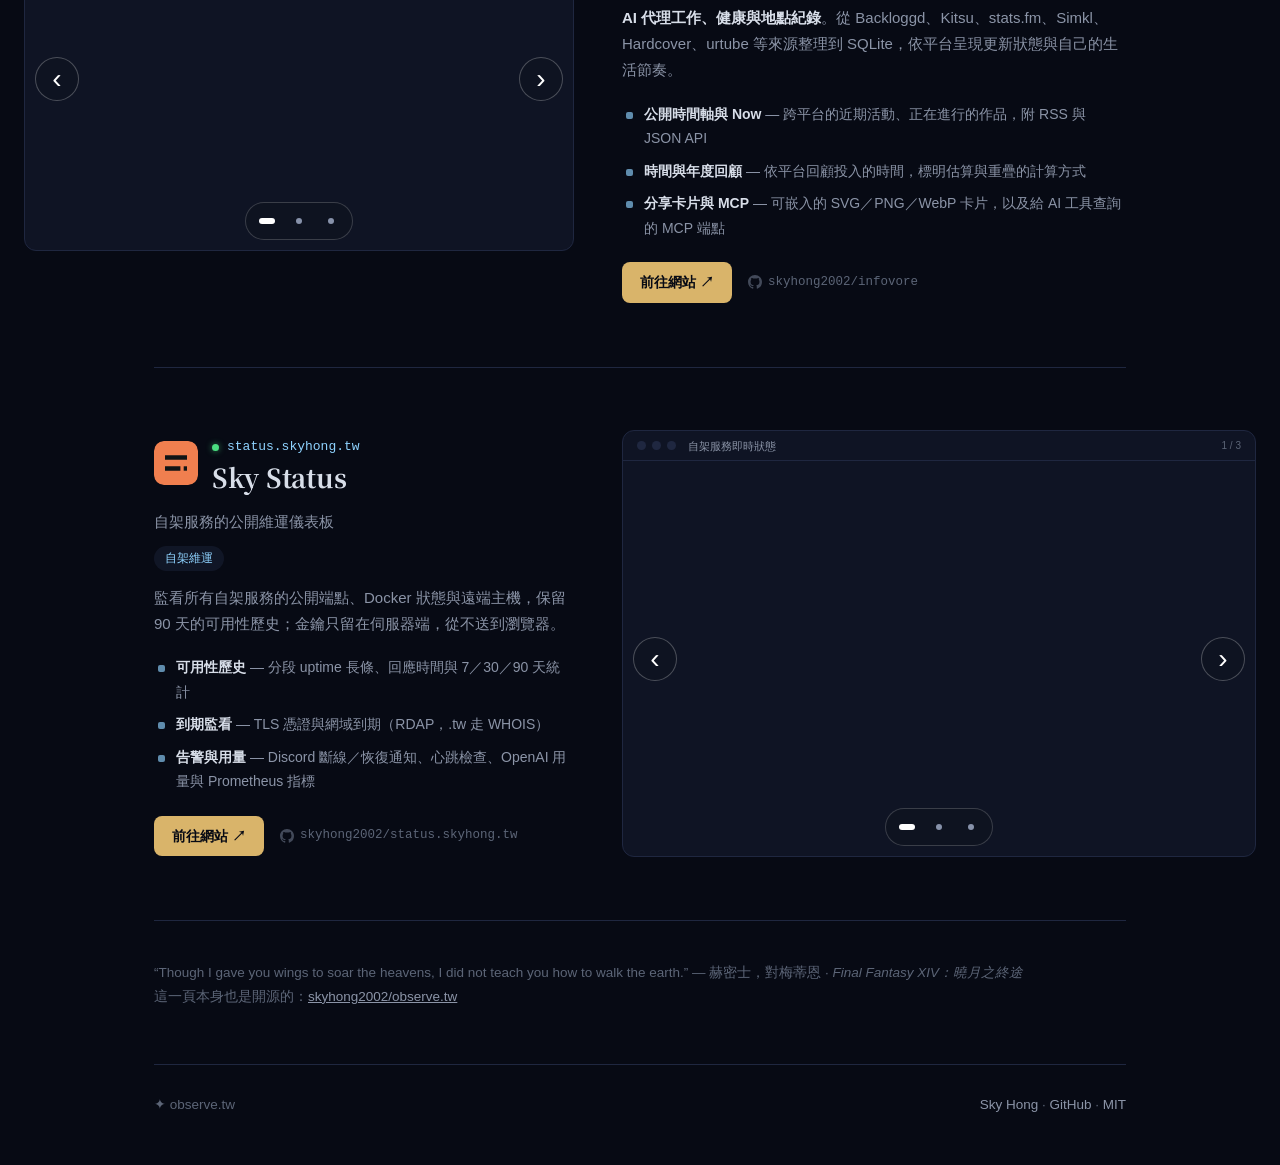
==== commit 698e25f6: "Link the now-public website radar repository" ====
--- a/index.html
+++ b/index.html
@@ -712,7 +712,7 @@
     </ul>
     <div class="links">
       <a class="visit" href="https://site.observe.tw" target="_blank" rel="noopener">前往網站 ↗</a>
-      <span class="repo"><svg width="14" height="14" viewBox="0 0 16 16" fill="currentColor"><path d="M8 0C3.58 0 0 3.58 0 8c0 3.54 2.29 6.53 5.47 7.59.4.07.55-.17.55-.38 0-.19-.01-.82-.01-1.49-2.01.37-2.53-.49-2.69-.94-.09-.23-.48-.94-.82-1.13-.28-.15-.68-.52-.01-.53.63-.01 1.08.58 1.23.82.72 1.21 1.87.87 2.33.66.07-.52.28-.87.51-1.07-1.78-.2-3.64-.89-3.64-3.95 0-.87.31-1.59.82-2.15-.08-.2-.36-1.02.08-2.12 0 0 .67-.21 2.2.82.64-.18 1.32-.27 2-.27s1.36.09 2 .27c1.53-1.04 2.2-.82 2.2-.82.44 1.1.16 1.92.08 2.12.51.56.82 1.27.82 2.15 0 3.07-1.87 3.75-3.65 3.95.29.25.54.73.54 1.48 0 1.07-.01 1.93-.01 2.2 0 .21.15.46.55.38A8.01 8.01 0 0 0 16 8c0-4.42-3.58-8-8-8z"/></svg>skyhong2002/traffic.observe.tw（私人）</span>
+      <a class="repo" href="https://github.com/skyhong2002/traffic.observe.tw" target="_blank" rel="noopener"><svg width="14" height="14" viewBox="0 0 16 16" fill="currentColor"><path d="M8 0C3.58 0 0 3.58 0 8c0 3.54 2.29 6.53 5.47 7.59.4.07.55-.17.55-.38 0-.19-.01-.82-.01-1.49-2.01.37-2.53-.49-2.69-.94-.09-.23-.48-.94-.82-1.13-.28-.15-.68-.52-.01-.53.63-.01 1.08.58 1.23.82.72 1.21 1.87.87 2.33.66.07-.52.28-.87.51-1.07-1.78-.2-3.64-.89-3.64-3.95 0-.87.31-1.59.82-2.15-.08-.2-.36-1.02.08-2.12 0 0 .67-.21 2.2.82.64-.18 1.32-.27 2-.27s1.36.09 2 .27c1.53-1.04 2.2-.82 2.2-.82.44 1.1.16 1.92.08 2.12.51.56.82 1.27.82 2.15 0 3.07-1.87 3.75-3.65 3.95.29.25.54.73.54 1.48 0 1.07-.01 1.93-.01 2.2 0 .21.15.46.55.38A8.01 8.01 0 0 0 16 8c0-4.42-3.58-8-8-8z"/></svg>skyhong2002/traffic.observe.tw</a>
     </div>
   </div>
   <!-- gallery:site -->
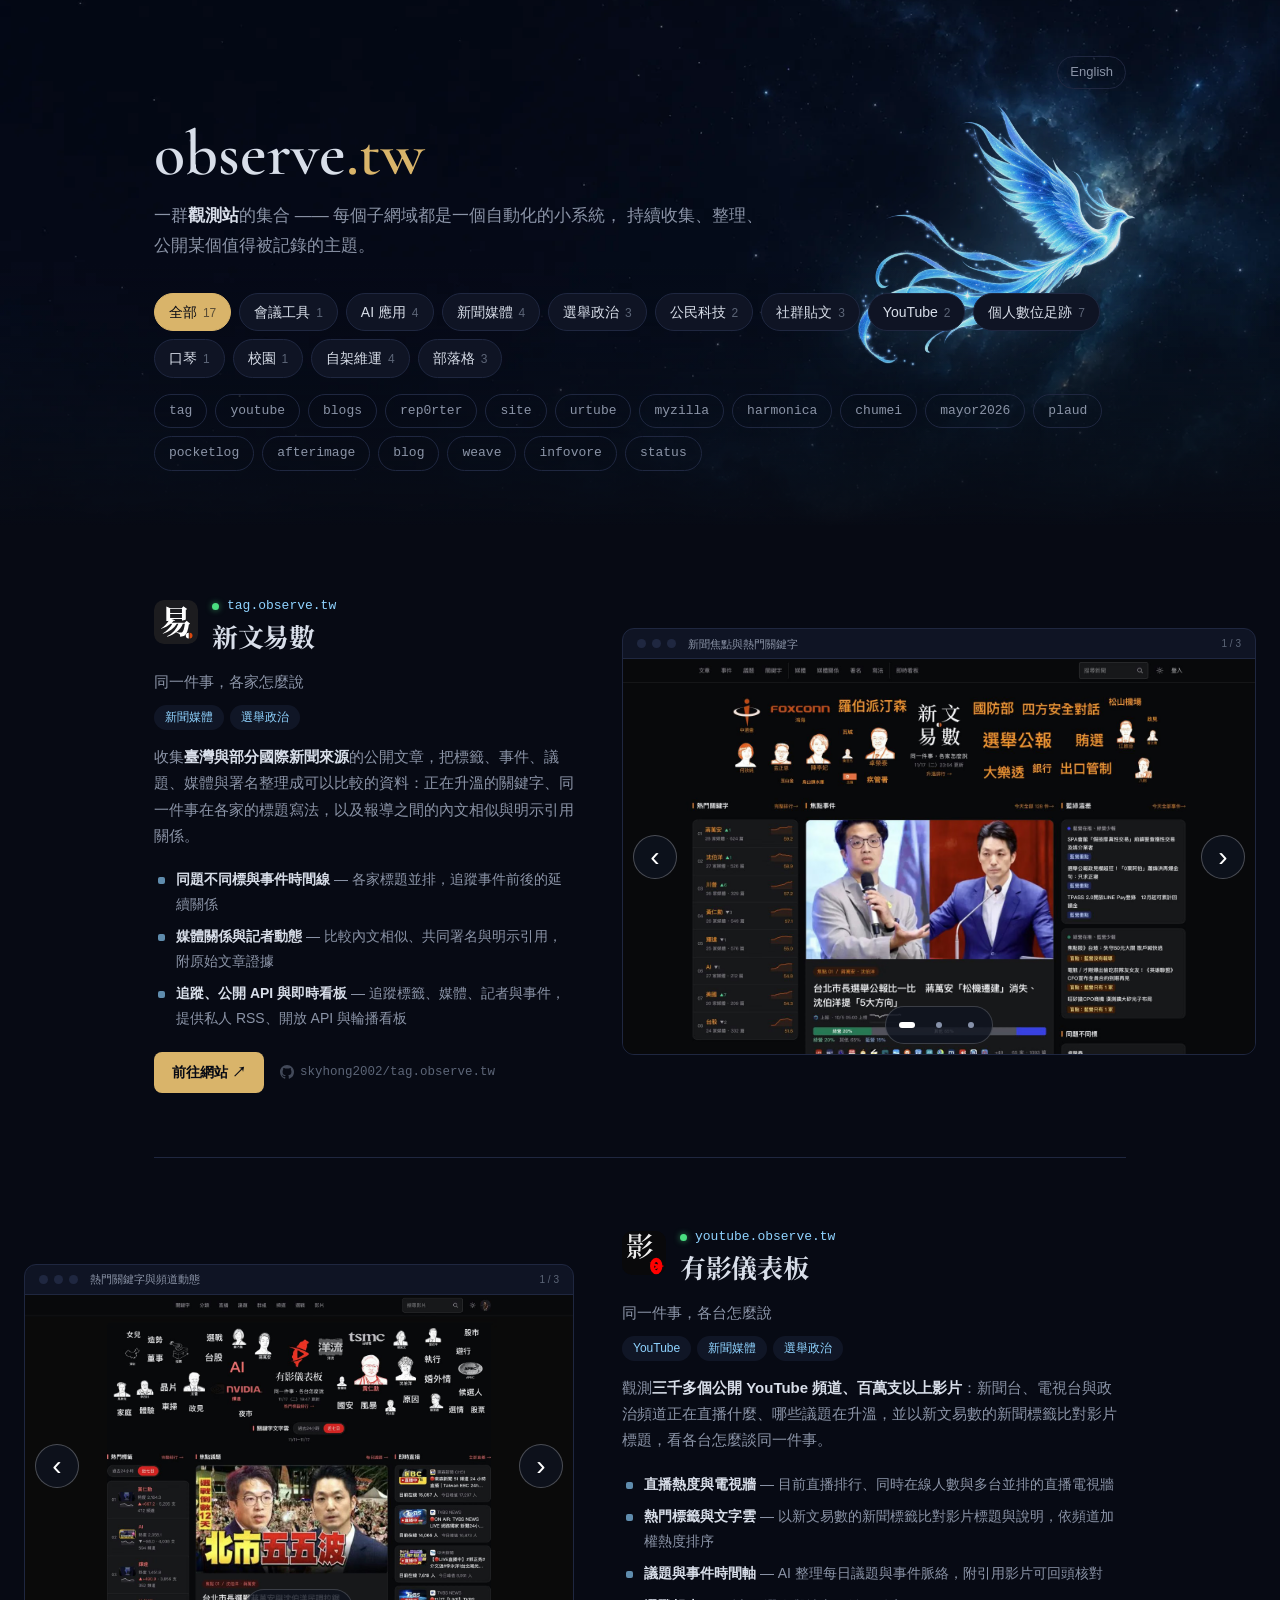
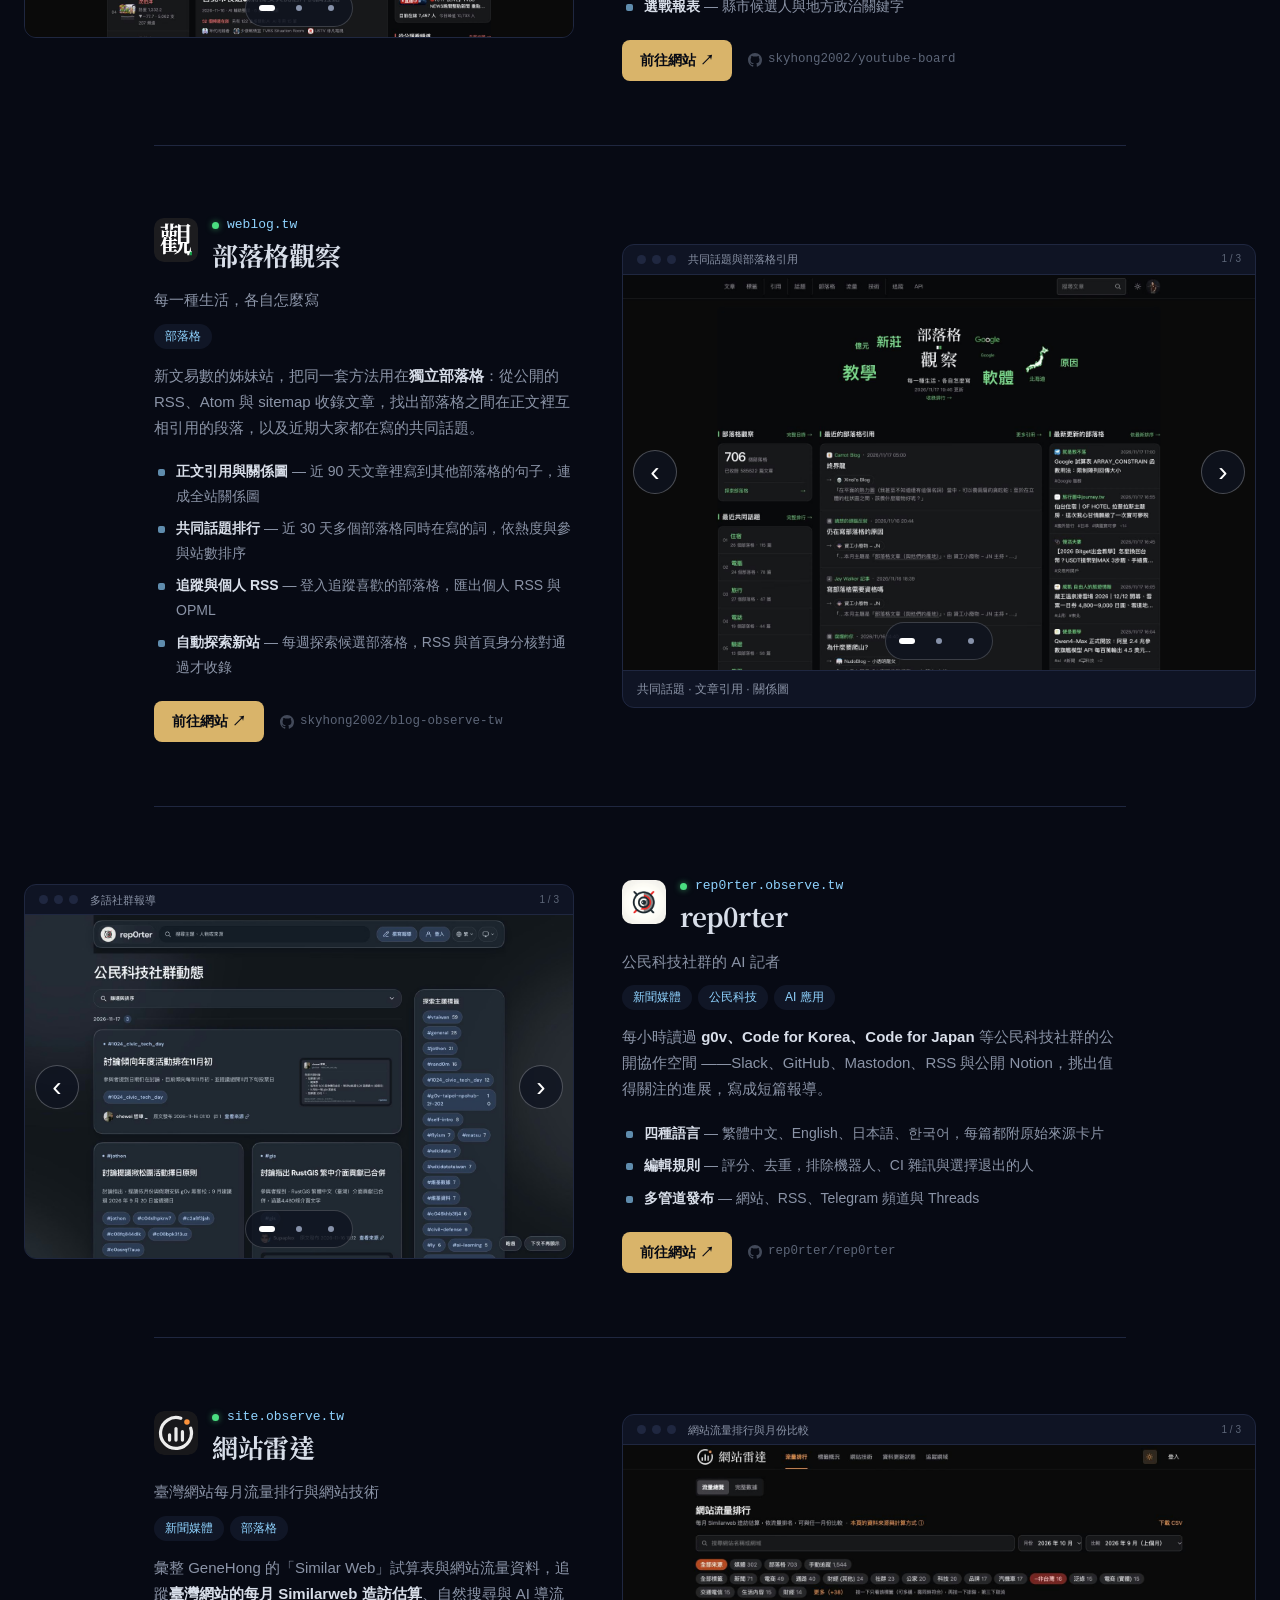
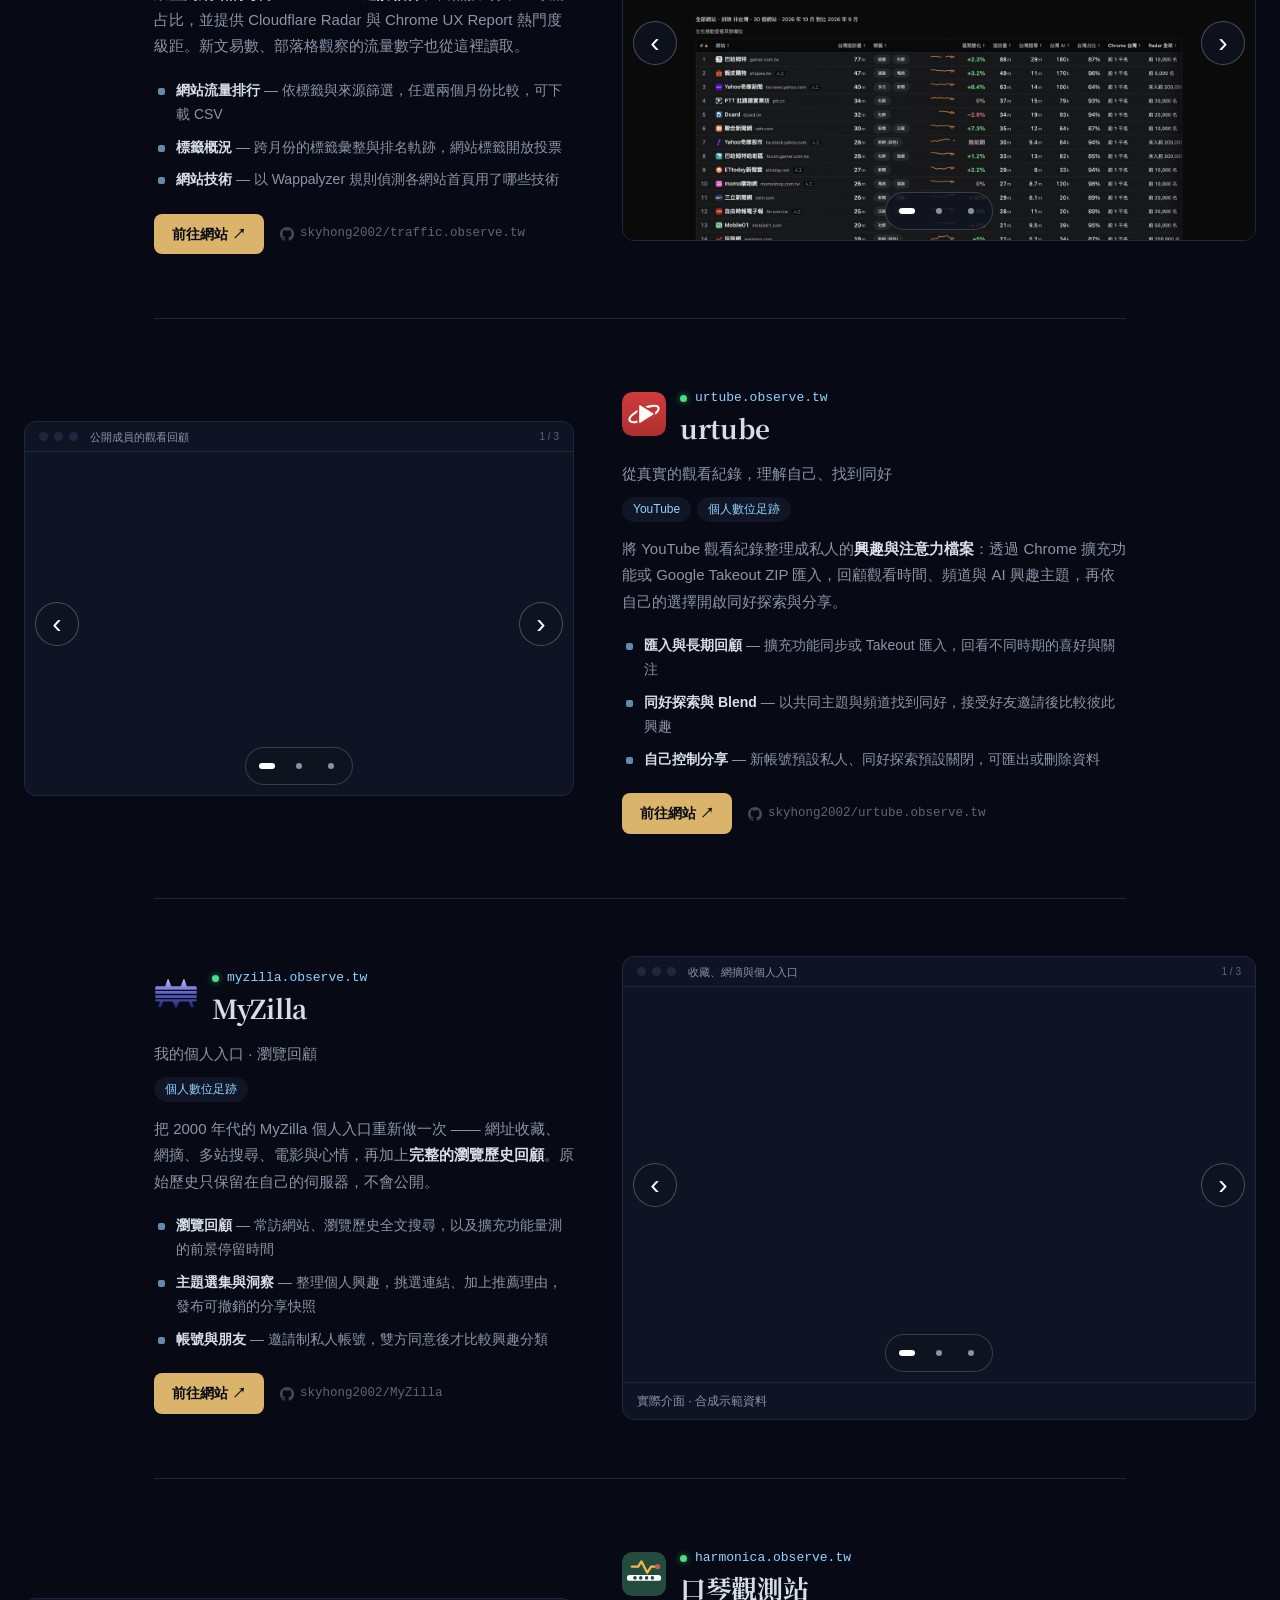
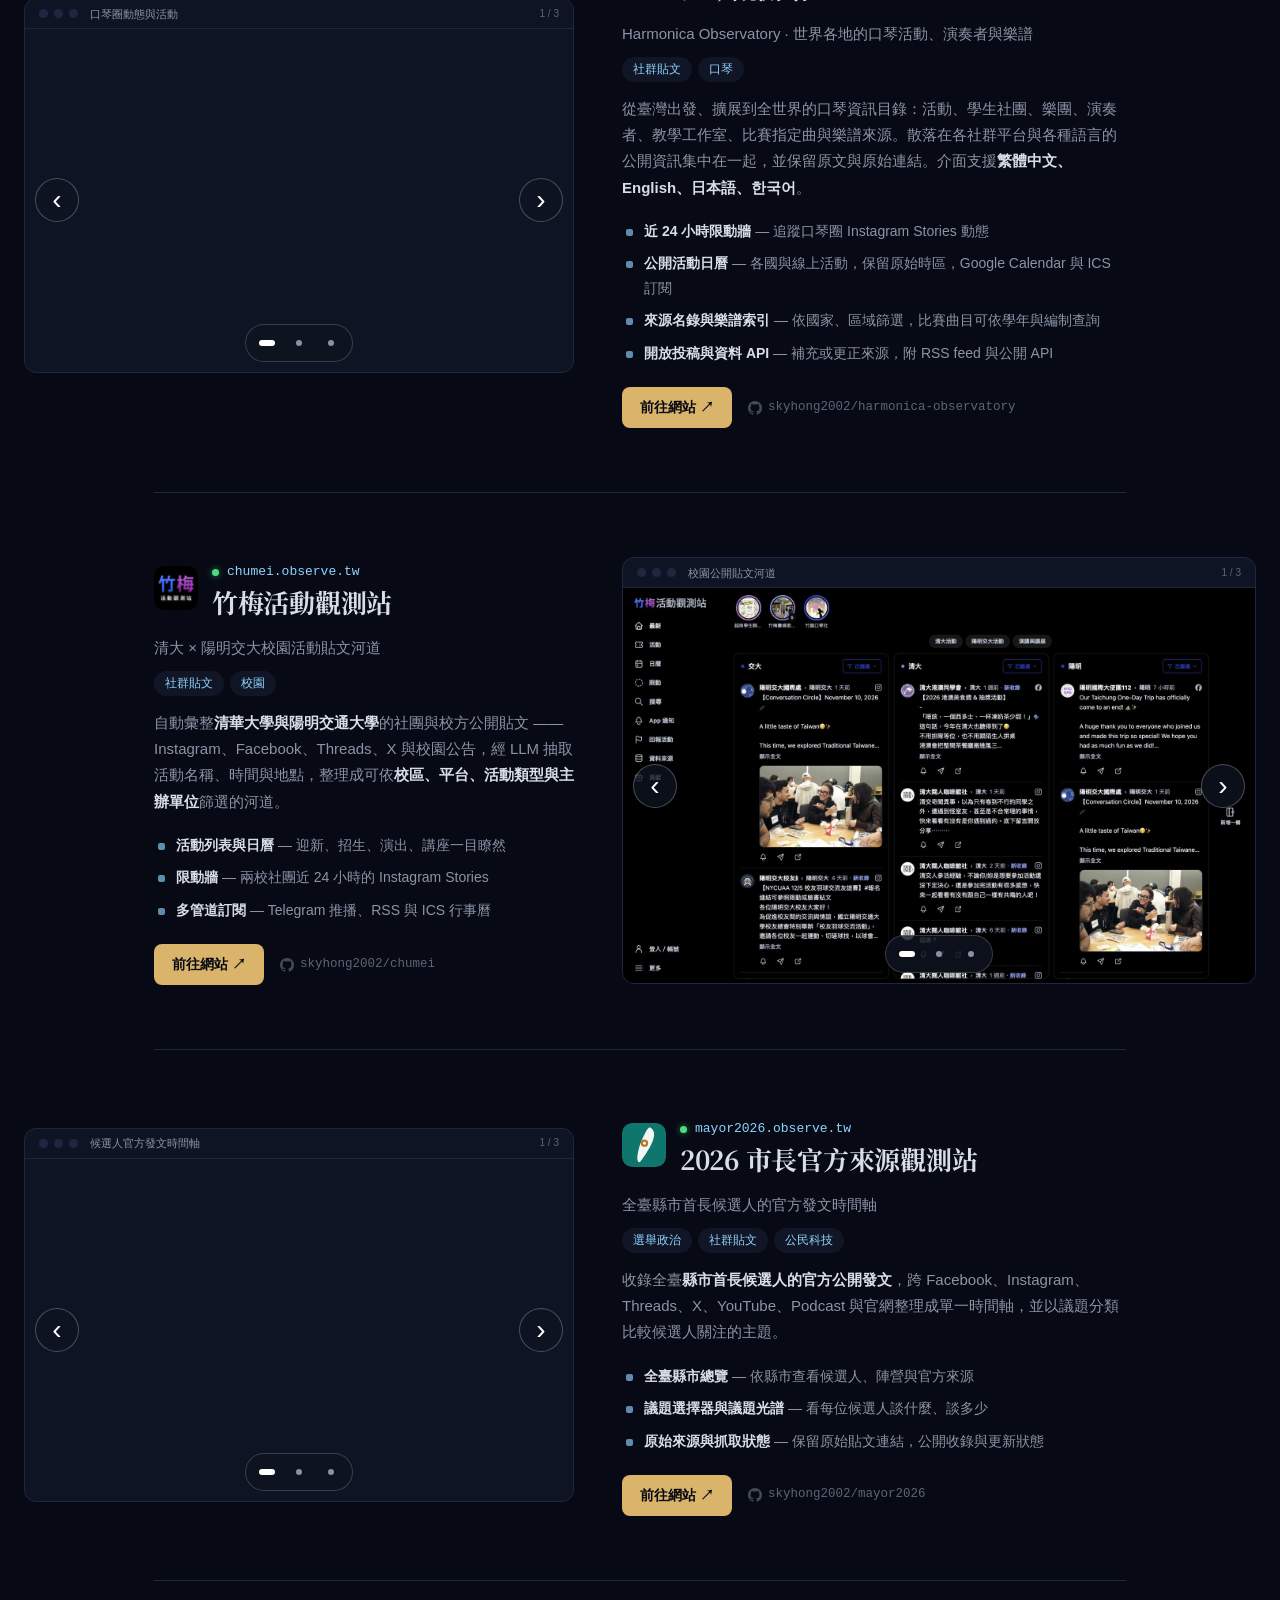
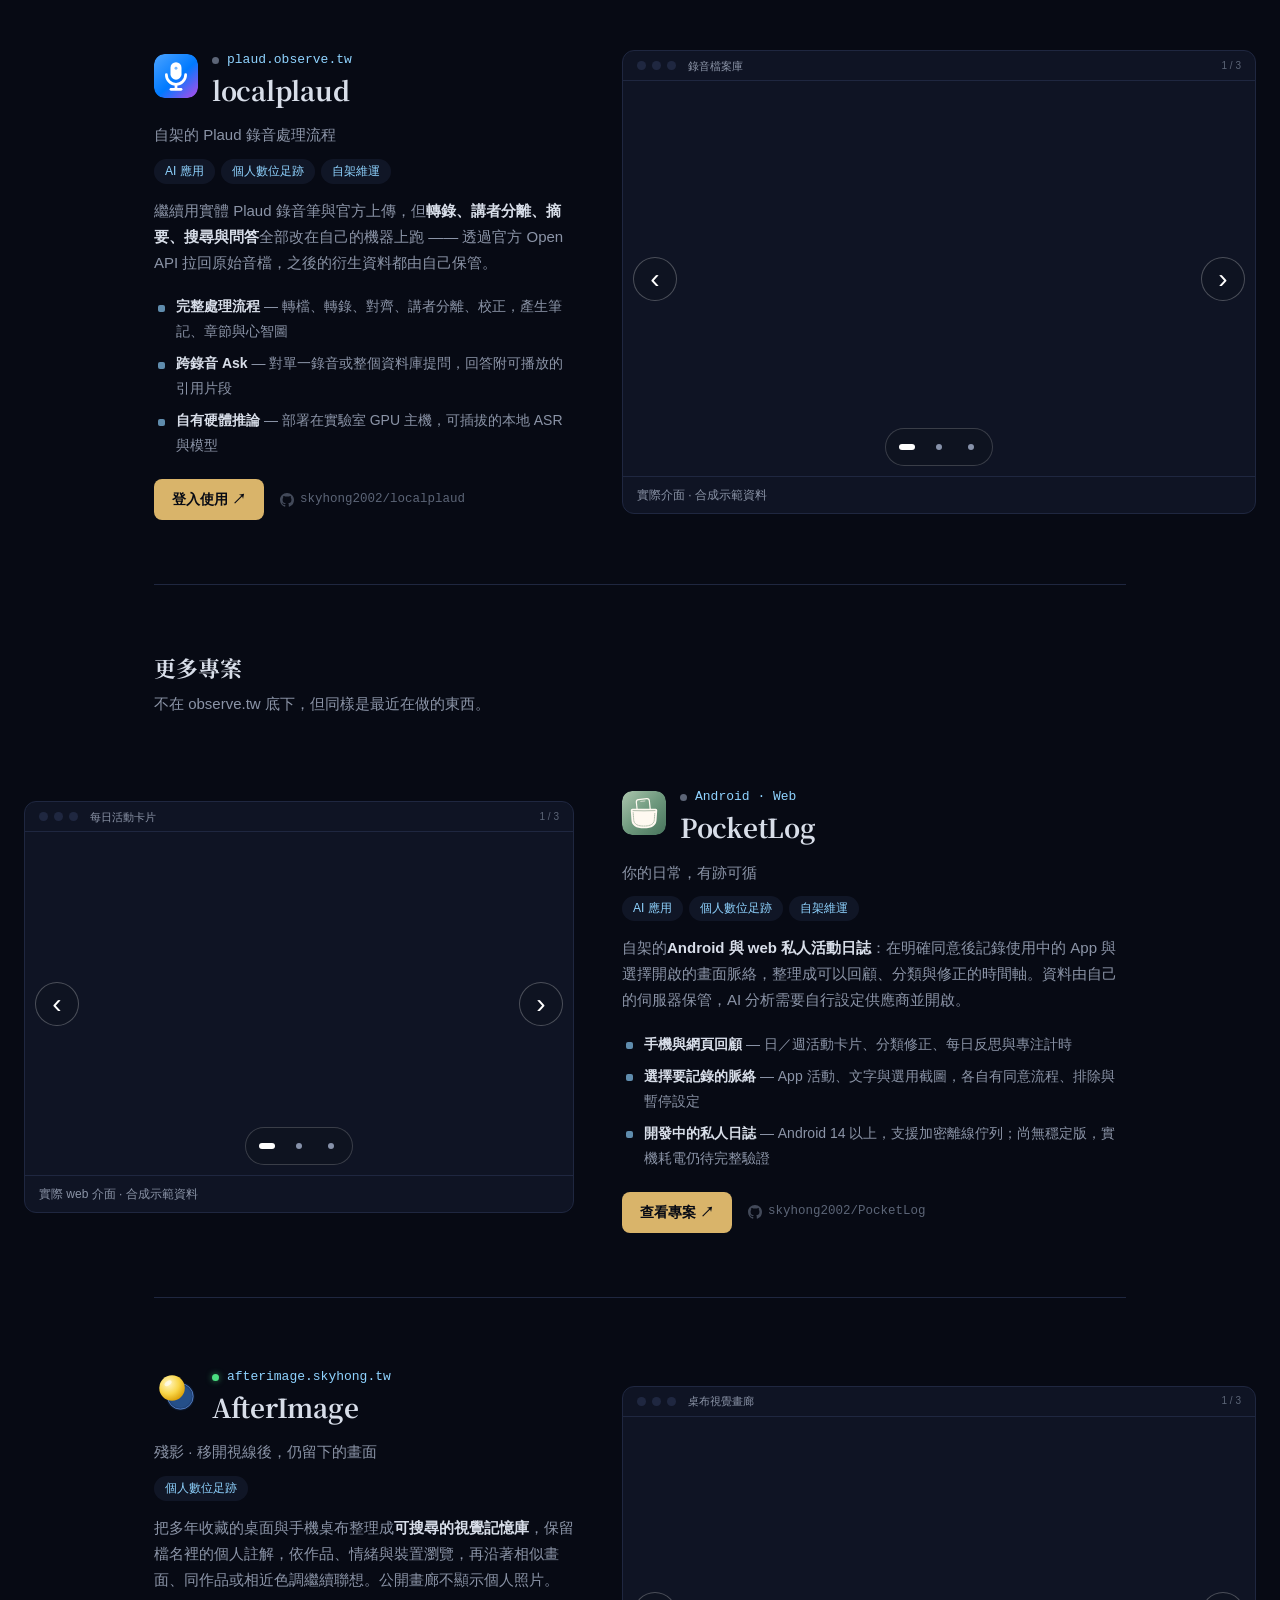
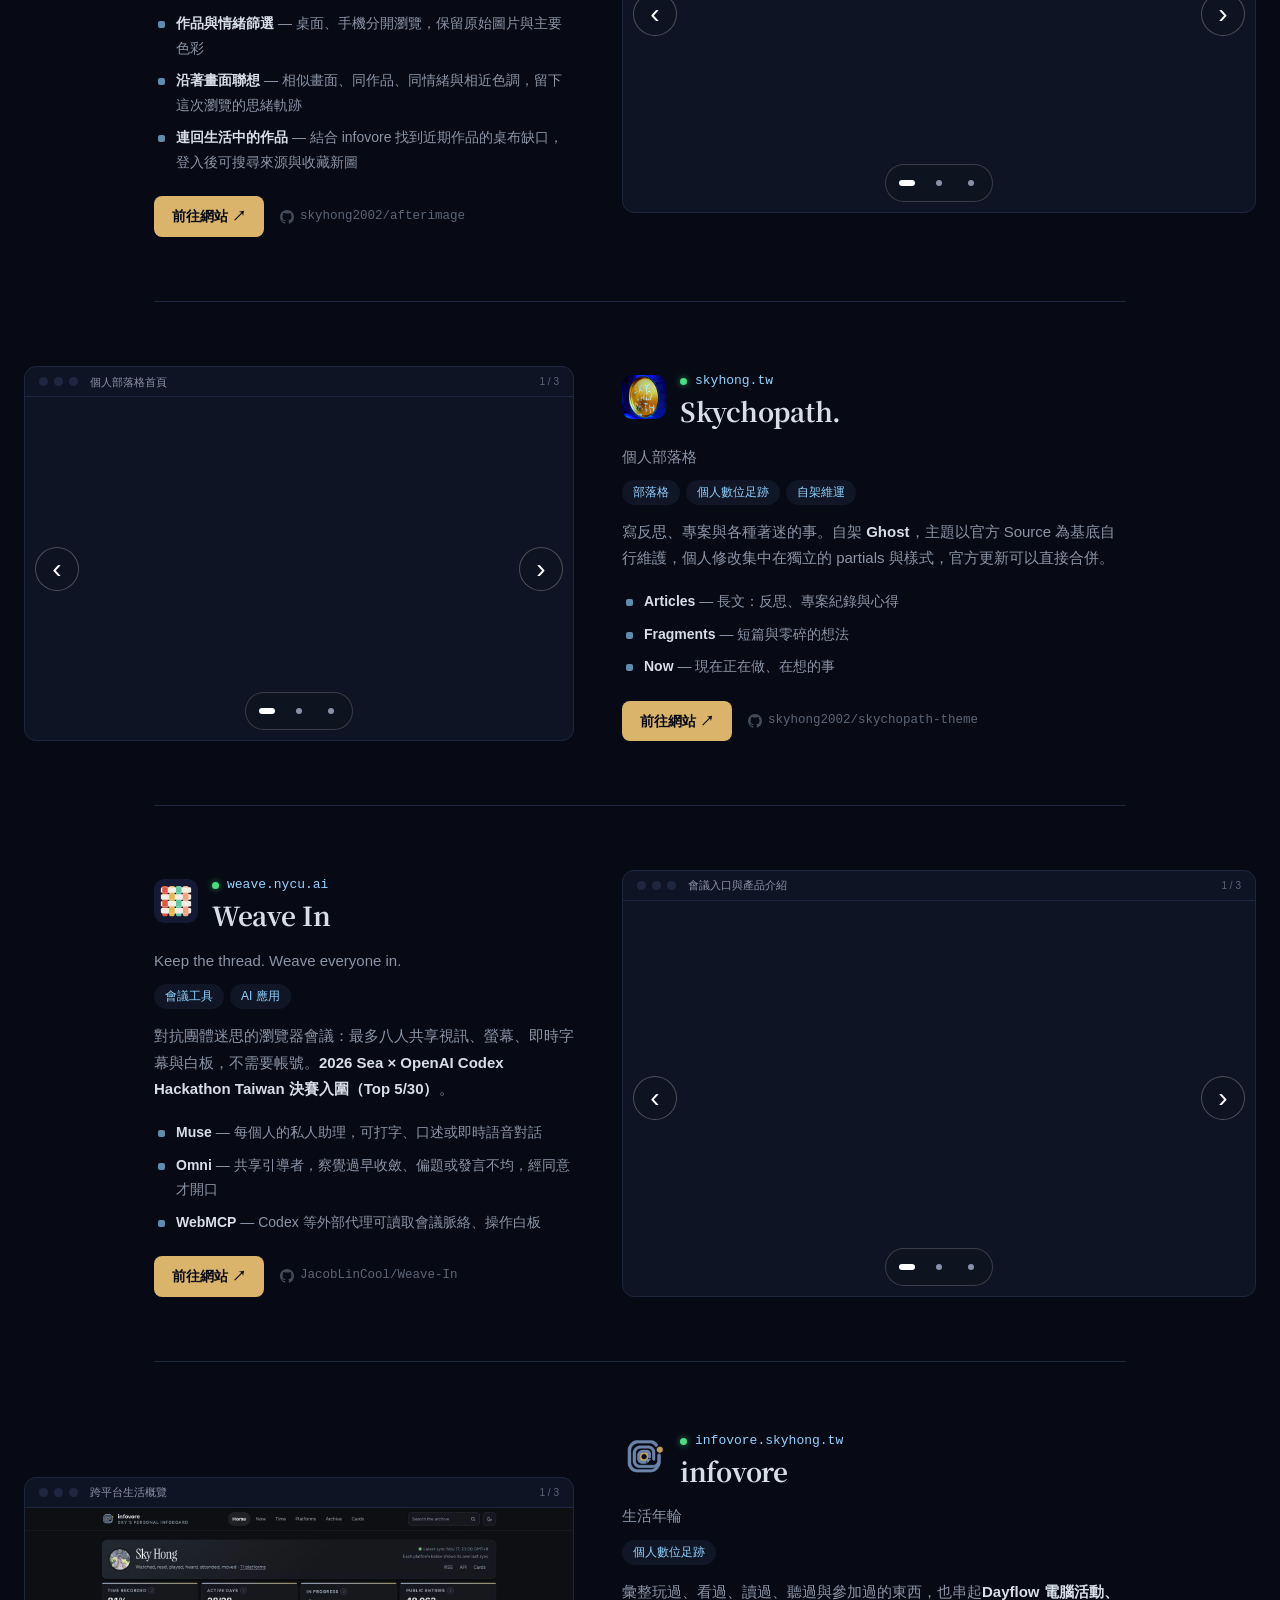
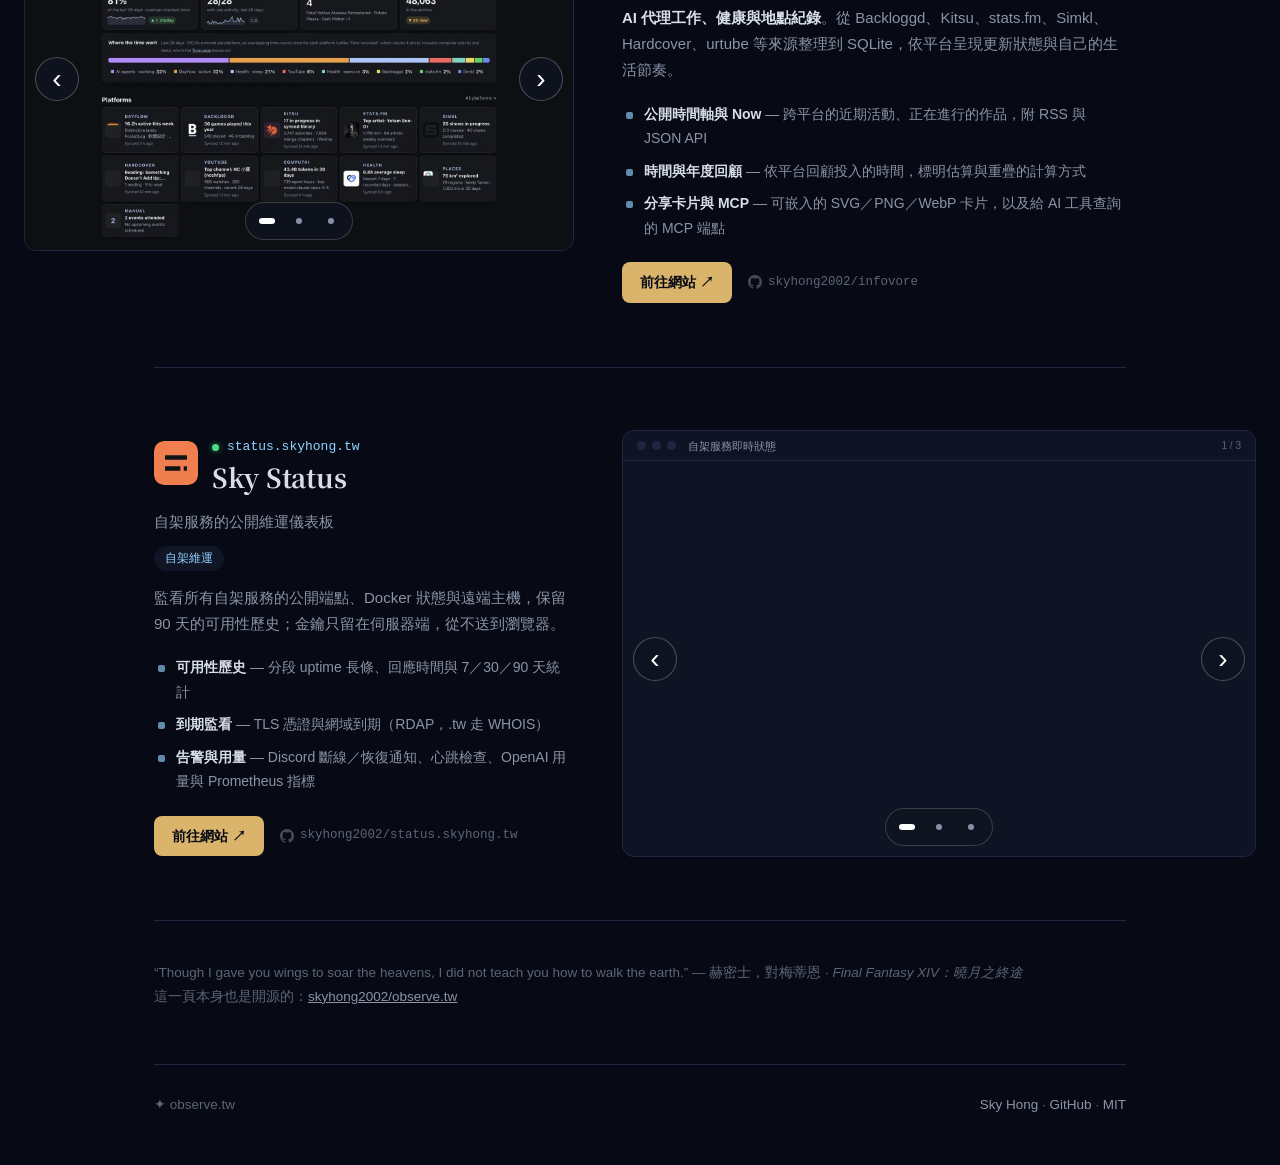
==== commit ccb46a69: "Use the current AfterImage logo" ====
--- a/index.html
+++ b/index.html
@@ -1119,7 +1119,7 @@
 <section class="site" id="afterimage" data-tags="lifelog">
   <div class="info">
     <div class="site-head">
-      <span class="logo mono" aria-hidden="true">A</span>
+      <img class="logo" src="assets/afterimage-logo.svg" alt="AfterImage logo" width="44" height="44">
       <div class="site-head-text">
         <span class="domain"><span class="dot"></span>afterimage.skyhong.tw</span>
         <h2>AfterImage</h2>
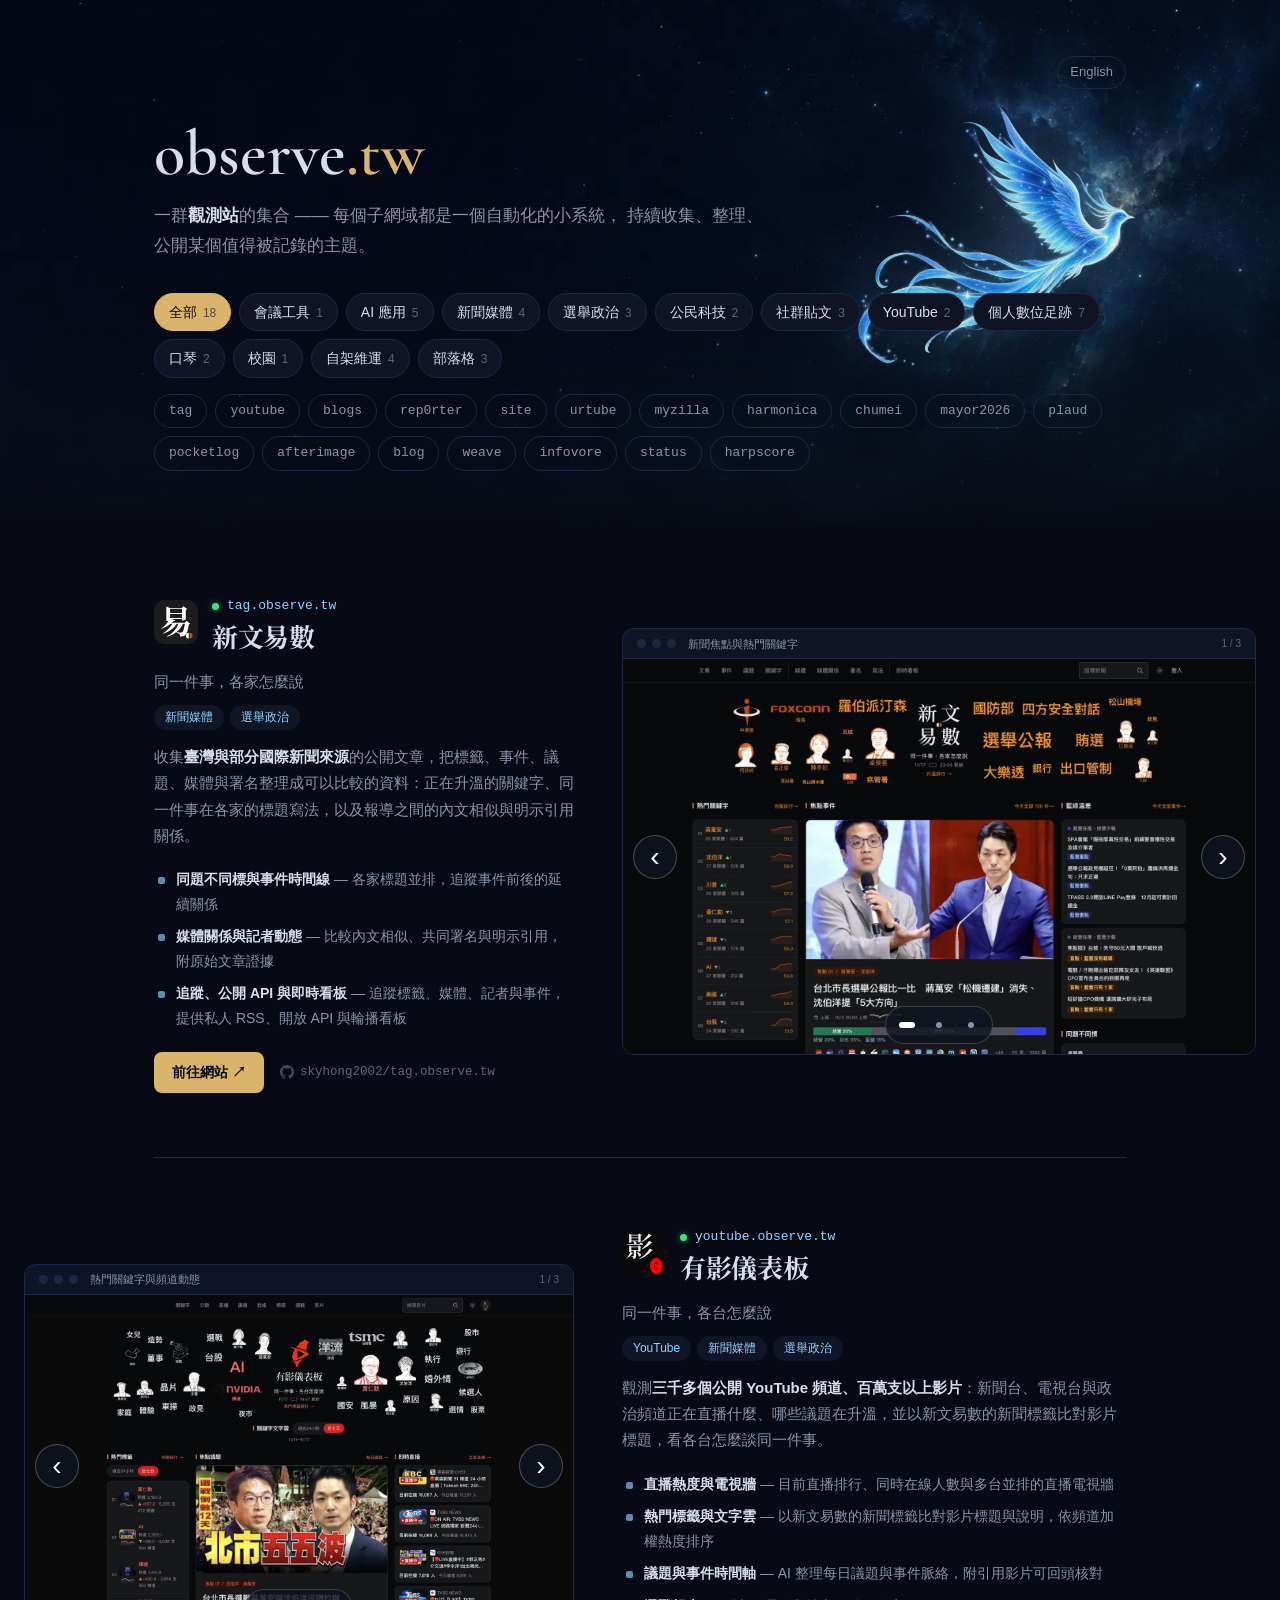
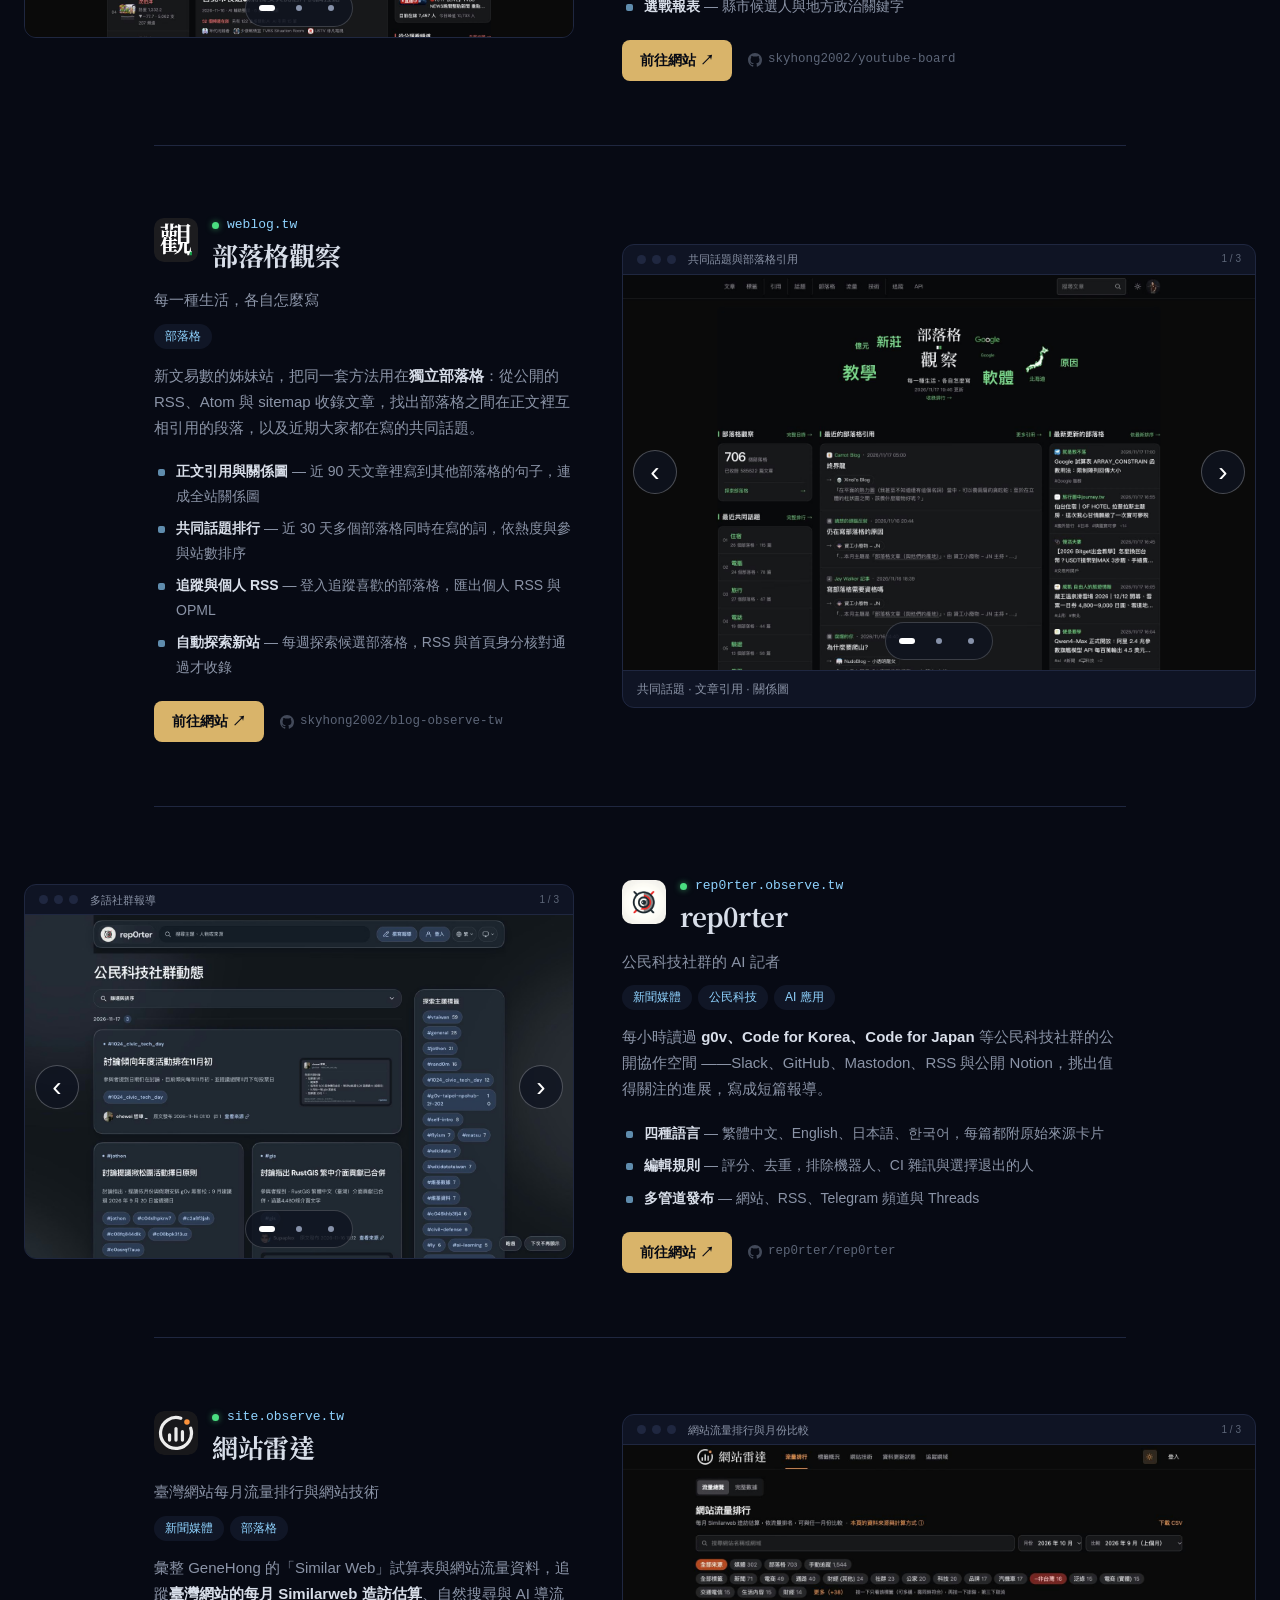
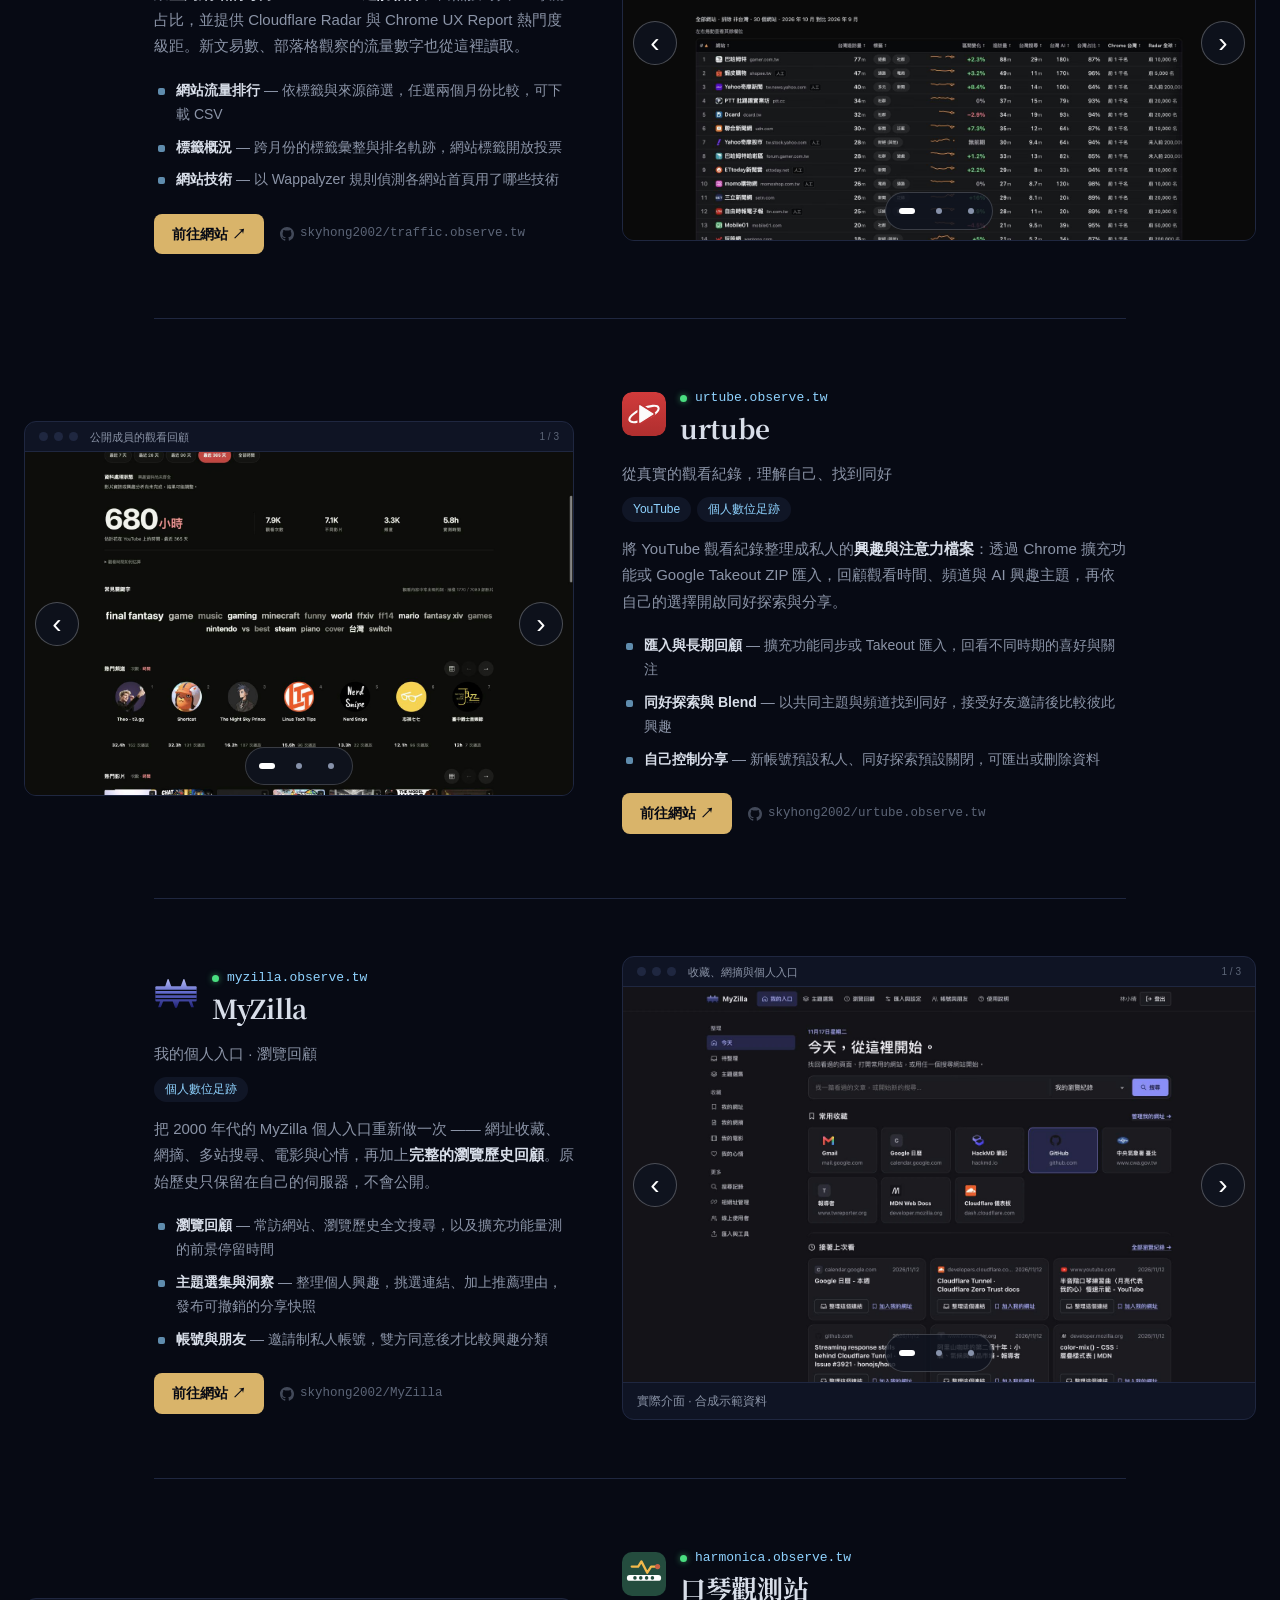
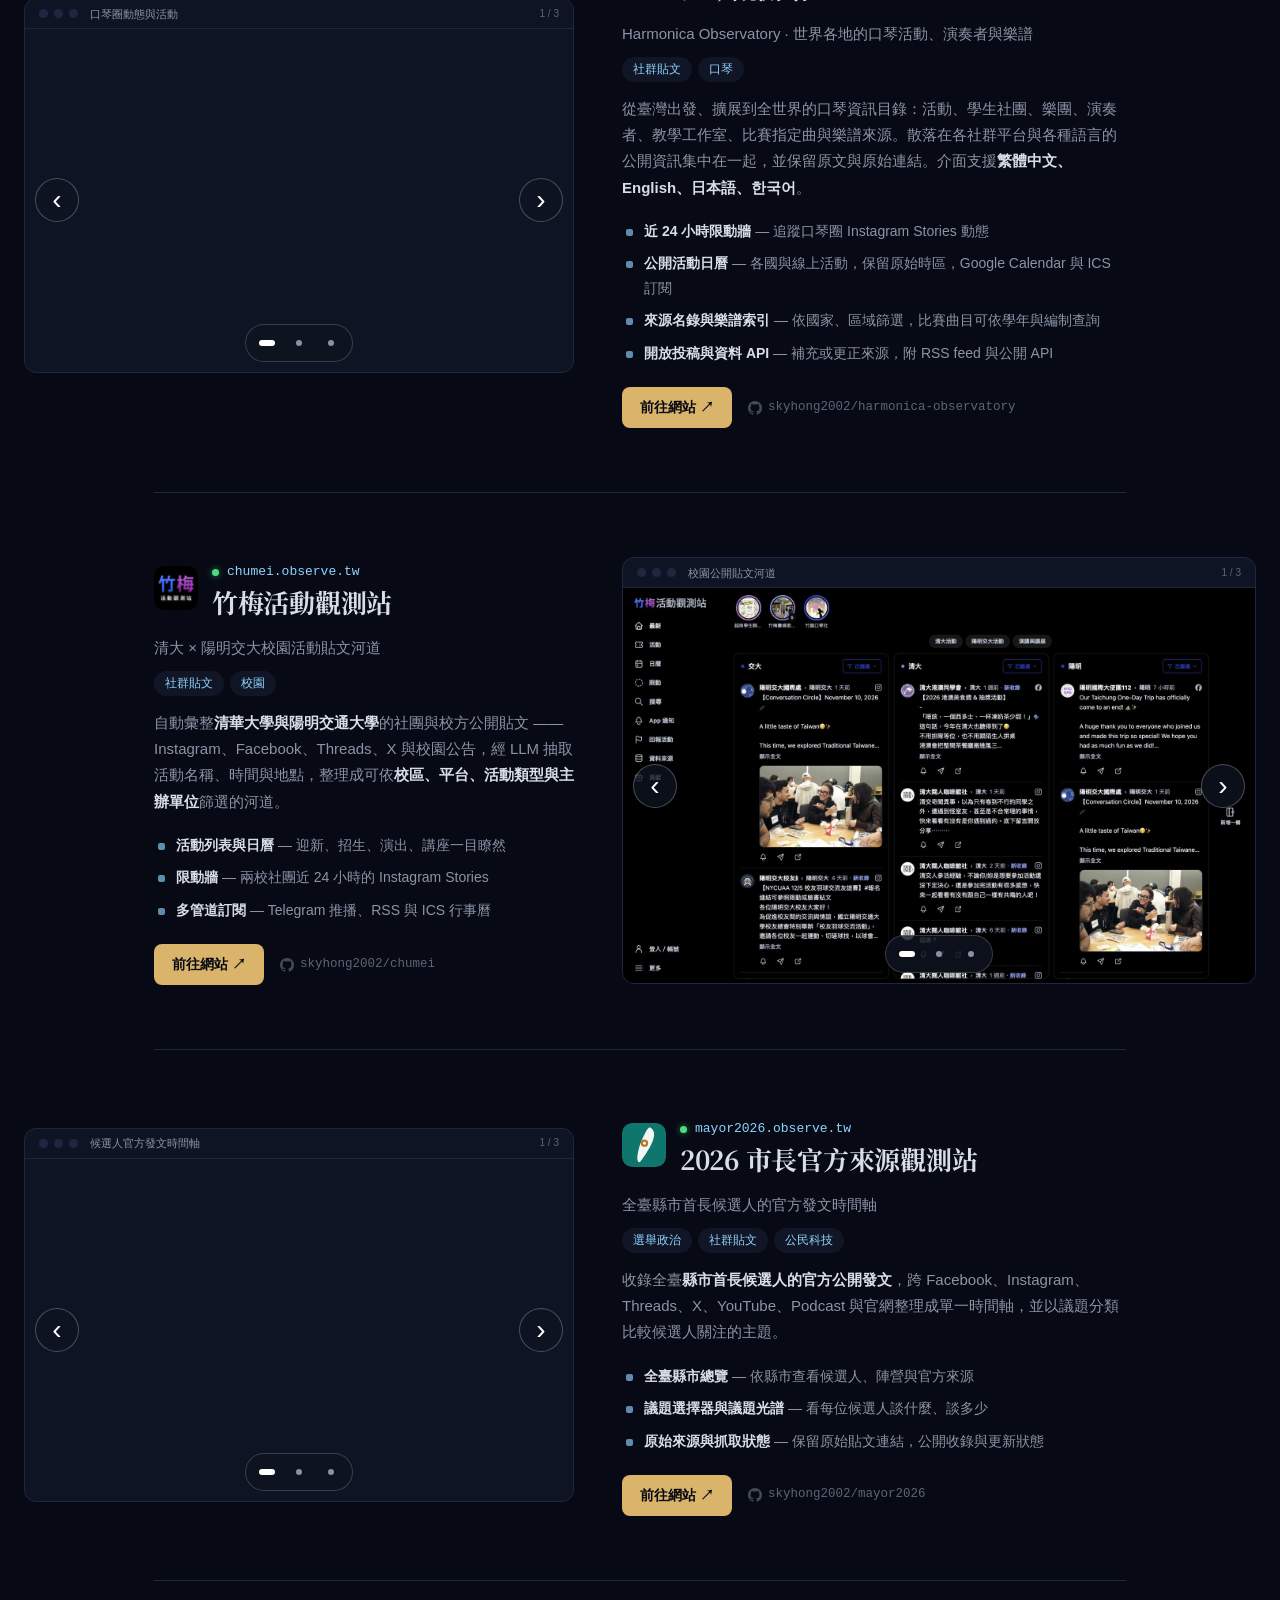
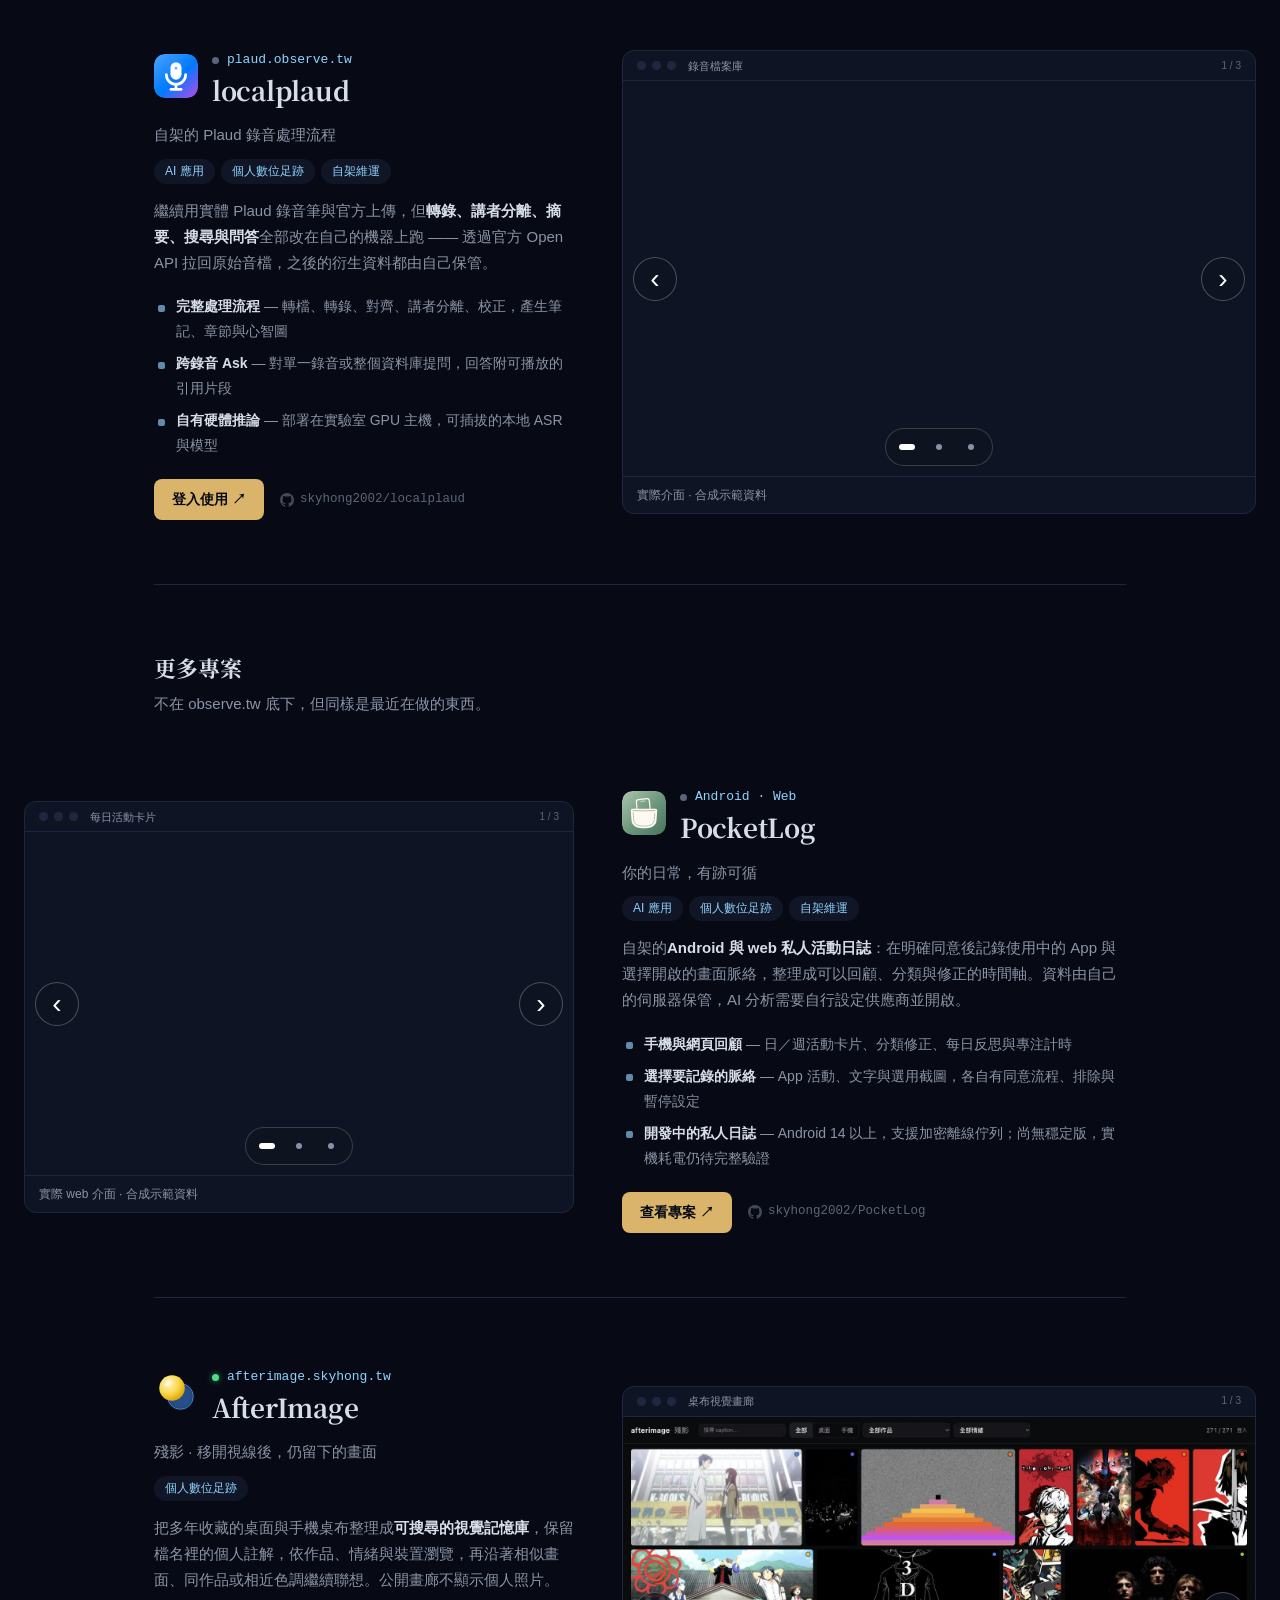
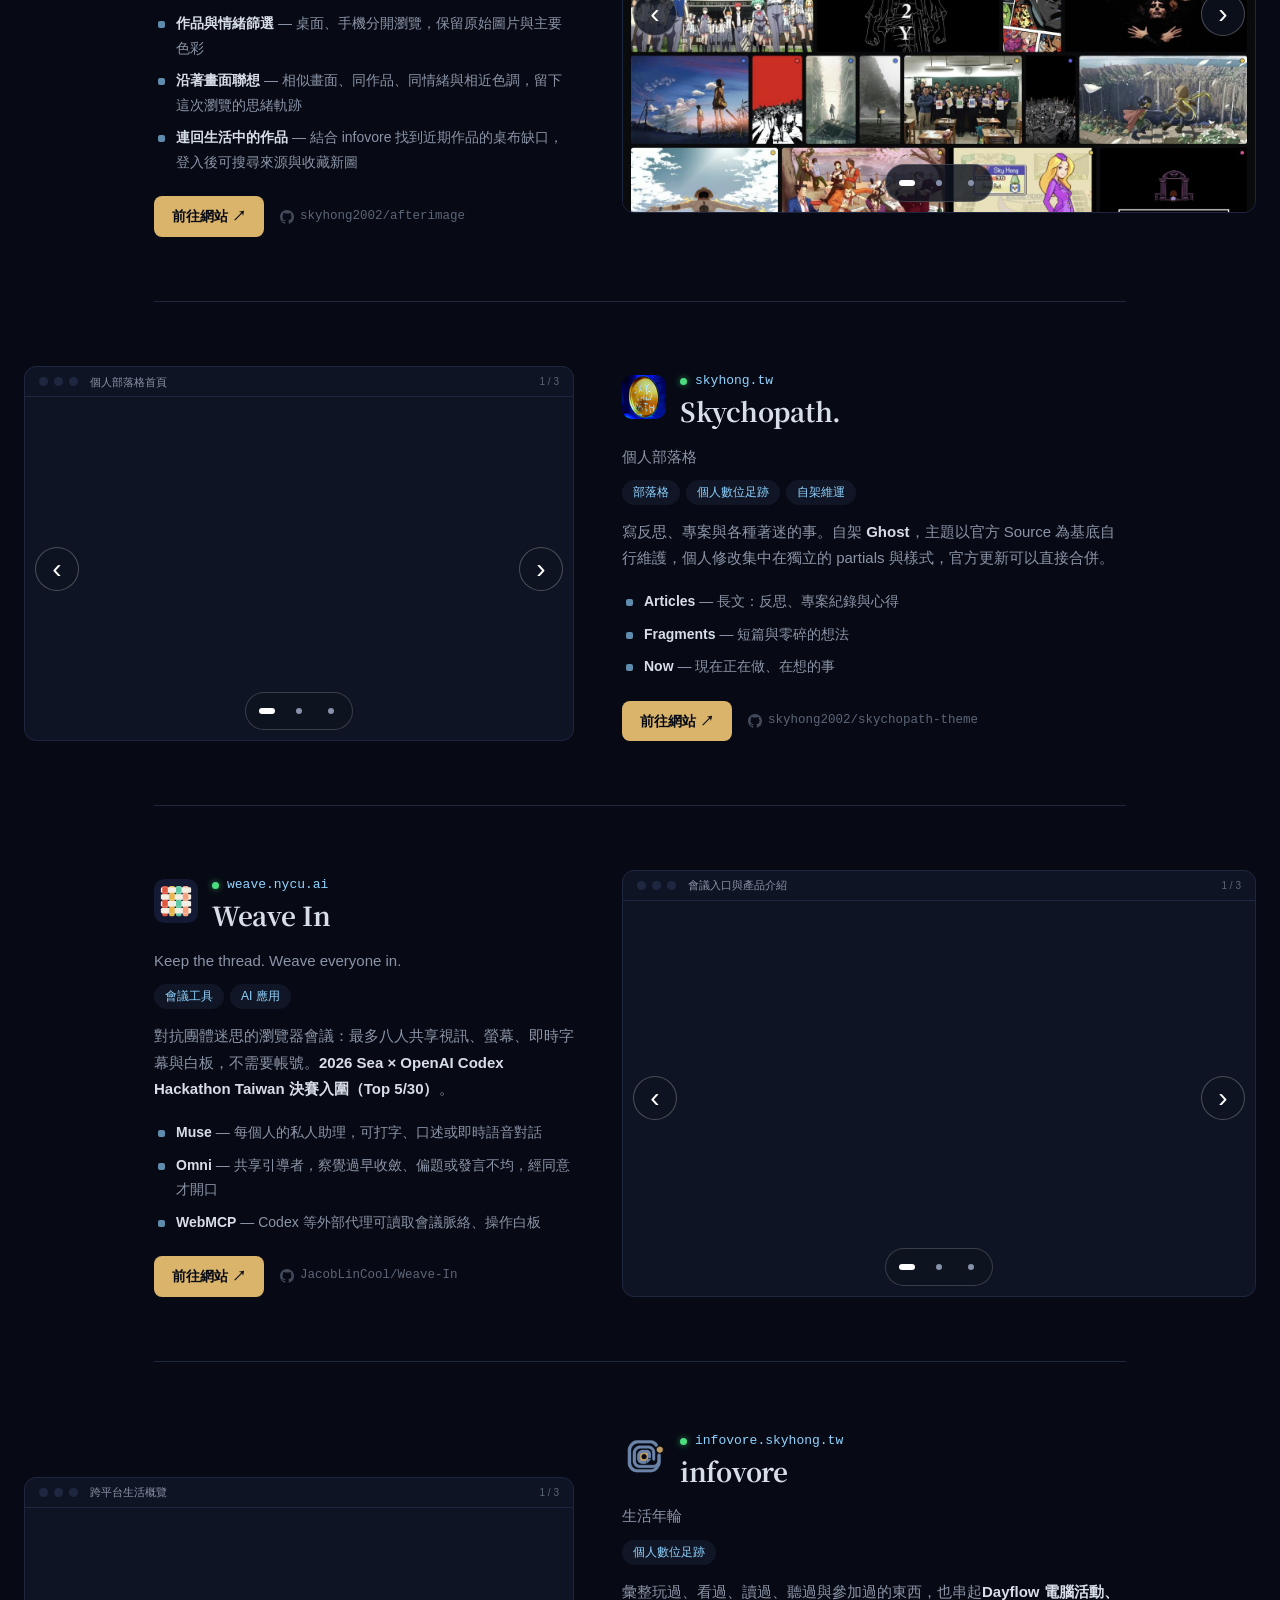
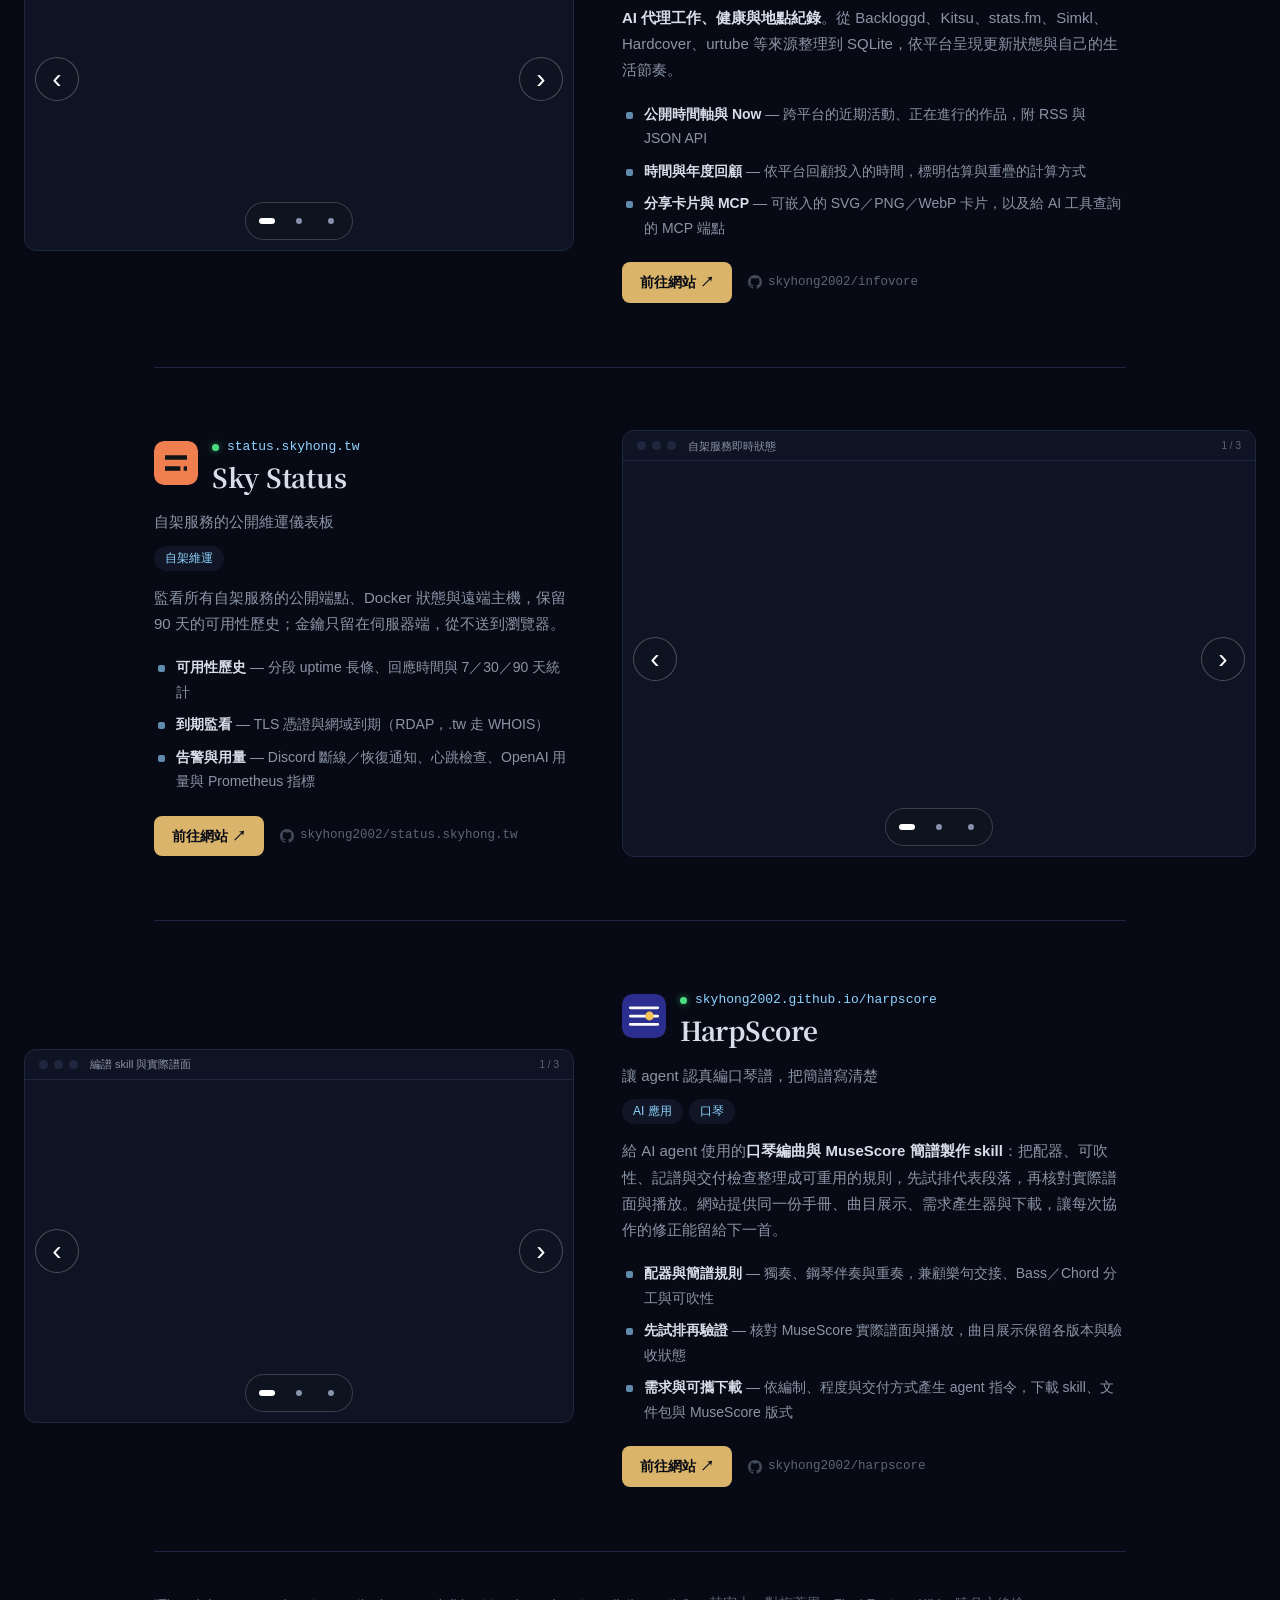
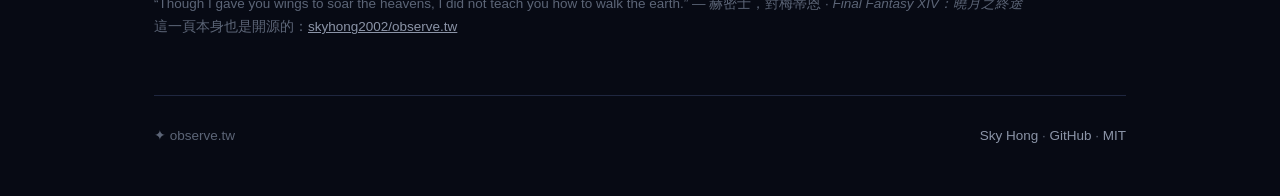
==== commit 2d134830: "feat: add HarpScore project and screenshot gallery" ====
--- a/index.html
+++ b/index.html
@@ -5,7 +5,7 @@
 <meta name="viewport" content="width=device-width, initial-scale=1">
 <link rel="canonical" href="https://observe.tw/">
 <title>observe.tw — 觀測站群</title>
-<meta name="description" content="自動化觀測站與個人工具：新聞、部落格、網站流量、校園與口琴活動、地方選舉、YouTube 興趣，以及 PocketLog 活動日誌與 AfterImage 視覺記憶庫。">
+<meta name="description" content="自動化觀測站與個人工具：新聞、部落格、網站流量、校園與口琴活動、地方選舉、YouTube 興趣，以及 PocketLog 活動日誌、AfterImage 視覺記憶庫與 HarpScore 口琴編譜 skill。">
 <meta property="og:title" content="observe.tw — 觀測站群">
 <meta property="og:description" content="一群自動化觀測站：持續收集、整理、公開各種值得被記錄的事。">
 <link rel="alternate" hreflang="zh-Hant" href="https://observe.tw/">
@@ -442,16 +442,16 @@
       持續收集、整理、公開某個值得被記錄的主題。
     </p>
     <div class="topics" role="group" aria-label="依主題篩選">
-      <button type="button" data-tag="" aria-pressed="true">全部 <span>17</span></button>
+      <button type="button" data-tag="" aria-pressed="true">全部 <span>18</span></button>
       <button type="button" data-tag="meeting" aria-pressed="false">會議工具 <span>1</span></button>
-      <button type="button" data-tag="ai" aria-pressed="false">AI 應用 <span>4</span></button>
+      <button type="button" data-tag="ai" aria-pressed="false">AI 應用 <span>5</span></button>
       <button type="button" data-tag="news" aria-pressed="false">新聞媒體 <span>4</span></button>
       <button type="button" data-tag="politics" aria-pressed="false">選舉政治 <span>3</span></button>
       <button type="button" data-tag="civic" aria-pressed="false">公民科技 <span>2</span></button>
       <button type="button" data-tag="social" aria-pressed="false">社群貼文 <span>3</span></button>
       <button type="button" data-tag="youtube" aria-pressed="false">YouTube <span>2</span></button>
       <button type="button" data-tag="lifelog" aria-pressed="false">個人數位足跡 <span>7</span></button>
-      <button type="button" data-tag="harmonica" aria-pressed="false">口琴 <span>1</span></button>
+      <button type="button" data-tag="harmonica" aria-pressed="false">口琴 <span>2</span></button>
       <button type="button" data-tag="campus" aria-pressed="false">校園 <span>1</span></button>
       <button type="button" data-tag="selfhost" aria-pressed="false">自架維運 <span>4</span></button>
       <button type="button" data-tag="blog" aria-pressed="false">部落格 <span>3</span></button>
@@ -474,6 +474,7 @@
       <a href="#weave">weave</a>
       <a href="#infovore">infovore</a>
       <a href="#status">status</a>
+      <a href="#harpscore">harpscore</a>
     </nav>
   </div>
 </header>
@@ -1374,6 +1375,58 @@
     <span class="gallery-status sr-only" aria-live="polite" aria-atomic="true"></span>
   </div>
   <!-- /gallery:status -->
+</section>
+
+<section class="site flip" id="harpscore" data-tags="ai harmonica">
+  <div class="info">
+    <div class="site-head">
+      <img class="logo" src="assets/harpscore-logo.svg" alt="HarpScore logo" width="44" height="44">
+      <div class="site-head-text">
+        <span class="domain"><span class="dot"></span>skyhong2002.github.io/harpscore</span>
+        <h2>HarpScore</h2>
+      </div>
+    </div>
+    <p class="sub">讓 agent 認真編口琴譜，把簡譜寫清楚</p>
+    <div class="tags"><button type="button" data-tag="ai">AI 應用</button><button type="button" data-tag="harmonica">口琴</button></div>
+    <p class="desc">
+      給 AI agent 使用的<b>口琴編曲與 MuseScore 簡譜製作 skill</b>：把配器、可吹性、記譜與交付檢查整理成可重用的規則，先試排代表段落，再核對實際譜面與播放。網站提供同一份手冊、曲目展示、需求產生器與下載，讓每次協作的修正能留給下一首。
+    </p>
+    <ul class="feats">
+      <li><b>配器與簡譜規則</b> — 獨奏、鋼琴伴奏與重奏，兼顧樂句交接、Bass／Chord 分工與可吹性</li>
+      <li><b>先試排再驗證</b> — 核對 MuseScore 實際譜面與播放，曲目展示保留各版本與驗收狀態</li>
+      <li><b>需求與可攜下載</b> — 依編制、程度與交付方式產生 agent 指令，下載 skill、文件包與 MuseScore 版式</li>
+    </ul>
+    <div class="links">
+      <a class="visit" href="https://skyhong2002.github.io/harpscore/" target="_blank" rel="noopener">前往網站 ↗</a>
+      <a class="repo" href="https://github.com/skyhong2002/harpscore" target="_blank" rel="noopener"><svg width="14" height="14" viewBox="0 0 16 16" fill="currentColor"><path d="M8 0C3.58 0 0 3.58 0 8c0 3.54 2.29 6.53 5.47 7.59.4.07.55-.17.55-.38 0-.19-.01-.82-.01-1.49-2.01.37-2.53-.49-2.69-.94-.09-.23-.48-.94-.82-1.13-.28-.15-.68-.52-.01-.53.63-.01 1.08.58 1.23.82.72 1.21 1.87.87 2.33.66.07-.52.28-.87.51-1.07-1.78-.2-3.64-.89-3.64-3.95 0-.87.31-1.59.82-2.15-.08-.2-.36-1.02.08-2.12 0 0 .67-.21 2.2.82.64-.18 1.32-.27 2-.27s1.36.09 2 .27c1.53-1.04 2.2-.82 2.2-.82.44 1.1.16 1.92.08 2.12.51.56.82 1.27.82 2.15 0 3.07-1.87 3.75-3.65 3.95.29.25.54.73.54 1.48 0 1.07-.01 1.93-.01 2.2 0 .21.15.46.55.38A8.01 8.01 0 0 0 16 8c0-4.42-3.58-8-8-8z"/></svg>skyhong2002/harpscore</a>
+    </div>
+  </div>
+  <!-- gallery:harpscore -->
+  <div class="shot gallery" role="region" aria-roledescription="圖片輪播" aria-label="HarpScore 功能截圖">
+    <div class="shot-bar"><i></i><i></i><i></i><span class="gallery-label">編譜 skill 與實際譜面</span><span class="gallery-count" aria-hidden="true">1 / 3</span></div>
+    <div class="gallery-stage">
+      <a class="gallery-slide" id="harpscore-shot-1" href="https://skyhong2002.github.io/harpscore/" target="_blank" rel="noopener" data-label="編譜 skill 與實際譜面" aria-label="HarpScore · 編譜 skill 與實際譜面">
+        <img src="/assets/shot-harpscore.avif?v=4c16635a396a" alt="HarpScore：編譜 skill 與實際譜面截圖" width="1600" height="1000" loading="lazy" decoding="async" draggable="false">
+      </a>
+      <a class="gallery-slide" id="harpscore-shot-2" href="https://skyhong2002.github.io/harpscore/pieces/" target="_blank" rel="noopener" data-label="曲目版本與可編輯樂譜" aria-label="HarpScore · 曲目版本與可編輯樂譜" hidden>
+        <img data-src="/assets/shot-harpscore-pieces.avif?v=669760012b8e" alt="HarpScore：曲目版本與可編輯樂譜截圖" width="1600" height="1000" loading="lazy" decoding="async" draggable="false">
+      </a>
+      <a class="gallery-slide" id="harpscore-shot-3" href="https://skyhong2002.github.io/harpscore/brief/" target="_blank" rel="noopener" data-label="編制與交付需求產生器" aria-label="HarpScore · 編制與交付需求產生器" hidden>
+        <img data-src="/assets/shot-harpscore-brief.avif?v=d6bd24791ae7" alt="HarpScore：編制與交付需求產生器截圖" width="1600" height="1000" loading="lazy" decoding="async" draggable="false">
+      </a>
+      <div class="gallery-controls" hidden>
+        <button type="button" class="gallery-arrow gallery-prev" aria-label="上一張截圖">‹</button>
+        <button type="button" class="gallery-arrow gallery-next" aria-label="下一張截圖">›</button>
+        <div class="gallery-dots" role="group" aria-label="選擇截圖">
+          <button type="button" data-slide="0" aria-controls="harpscore-shot-1" aria-label="1. 編譜 skill 與實際譜面" aria-pressed="true"><span></span></button>
+          <button type="button" data-slide="1" aria-controls="harpscore-shot-2" aria-label="2. 曲目版本與可編輯樂譜" aria-pressed="false"><span></span></button>
+          <button type="button" data-slide="2" aria-controls="harpscore-shot-3" aria-label="3. 編制與交付需求產生器" aria-pressed="false"><span></span></button>
+        </div>
+      </div>
+    </div>
+    <span class="gallery-status sr-only" aria-live="polite" aria-atomic="true"></span>
+  </div>
+  <!-- /gallery:harpscore -->
 </section>
 
 <p class="note">
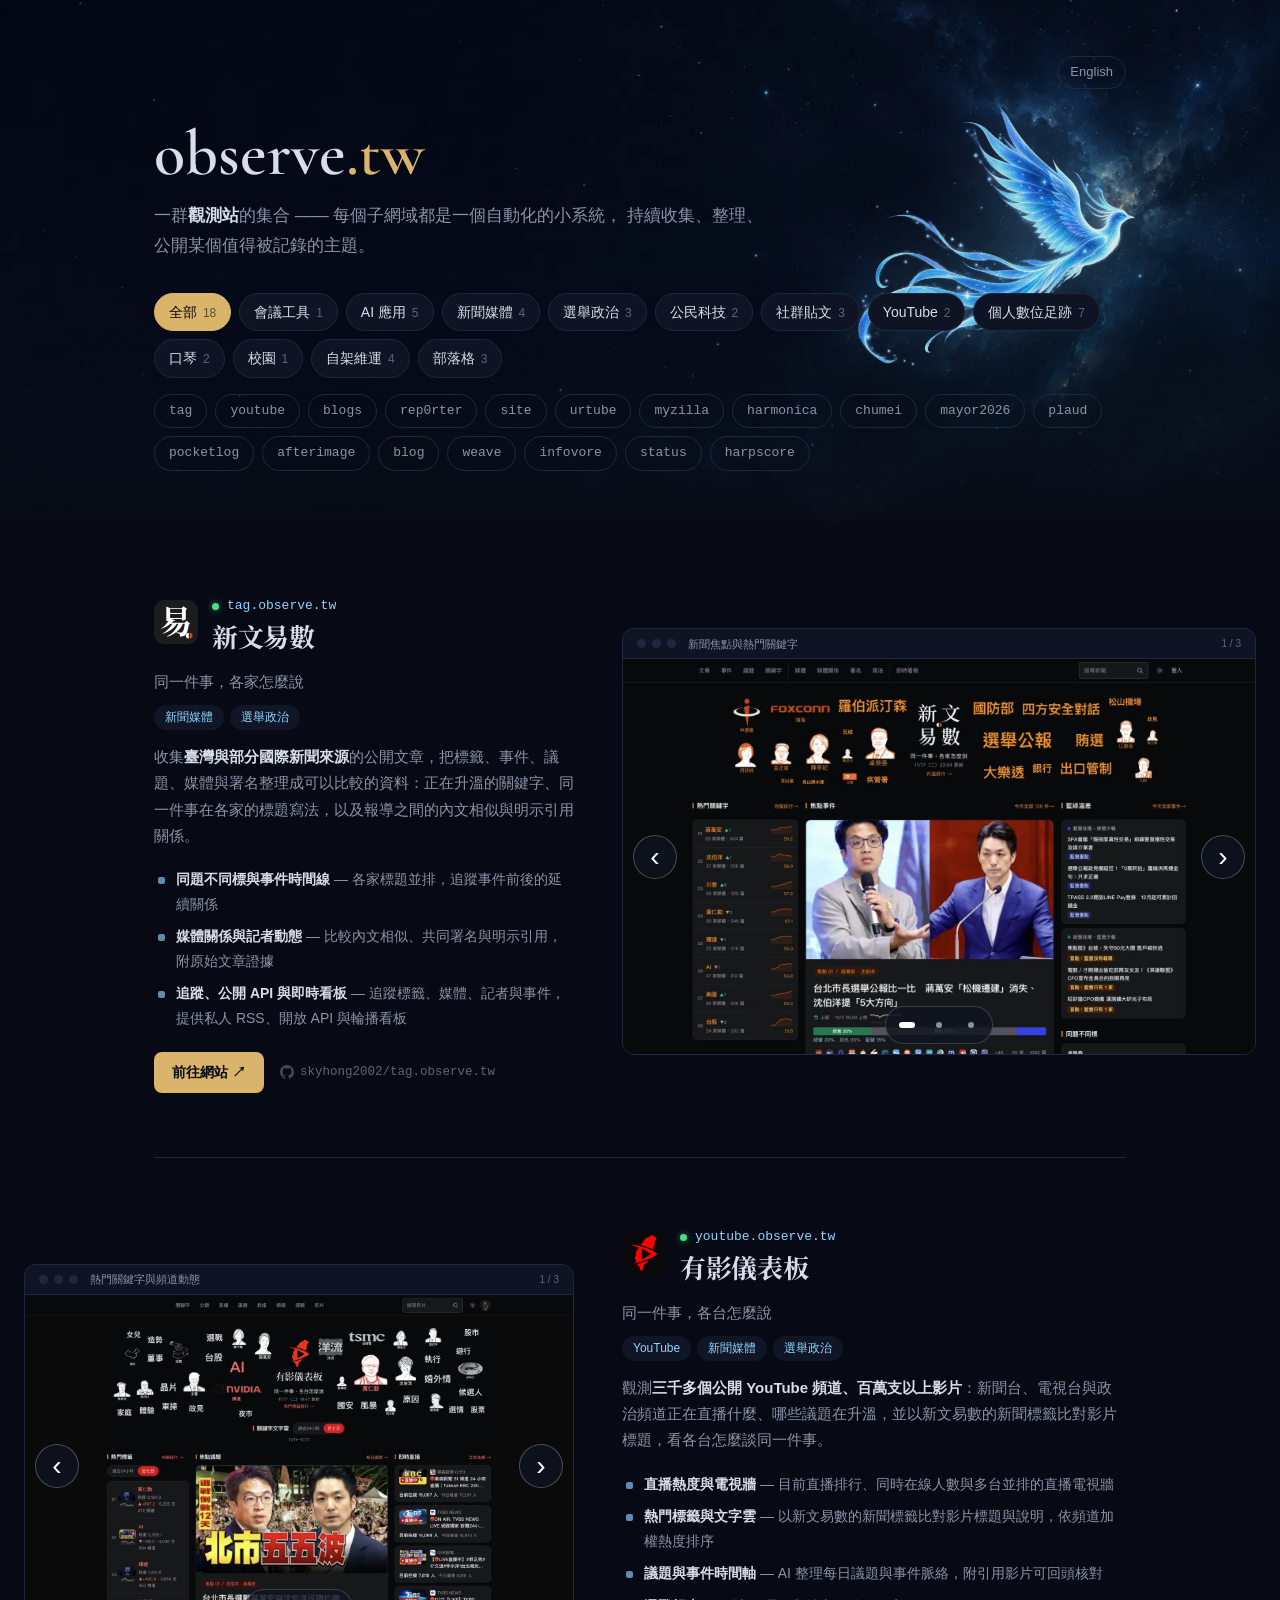
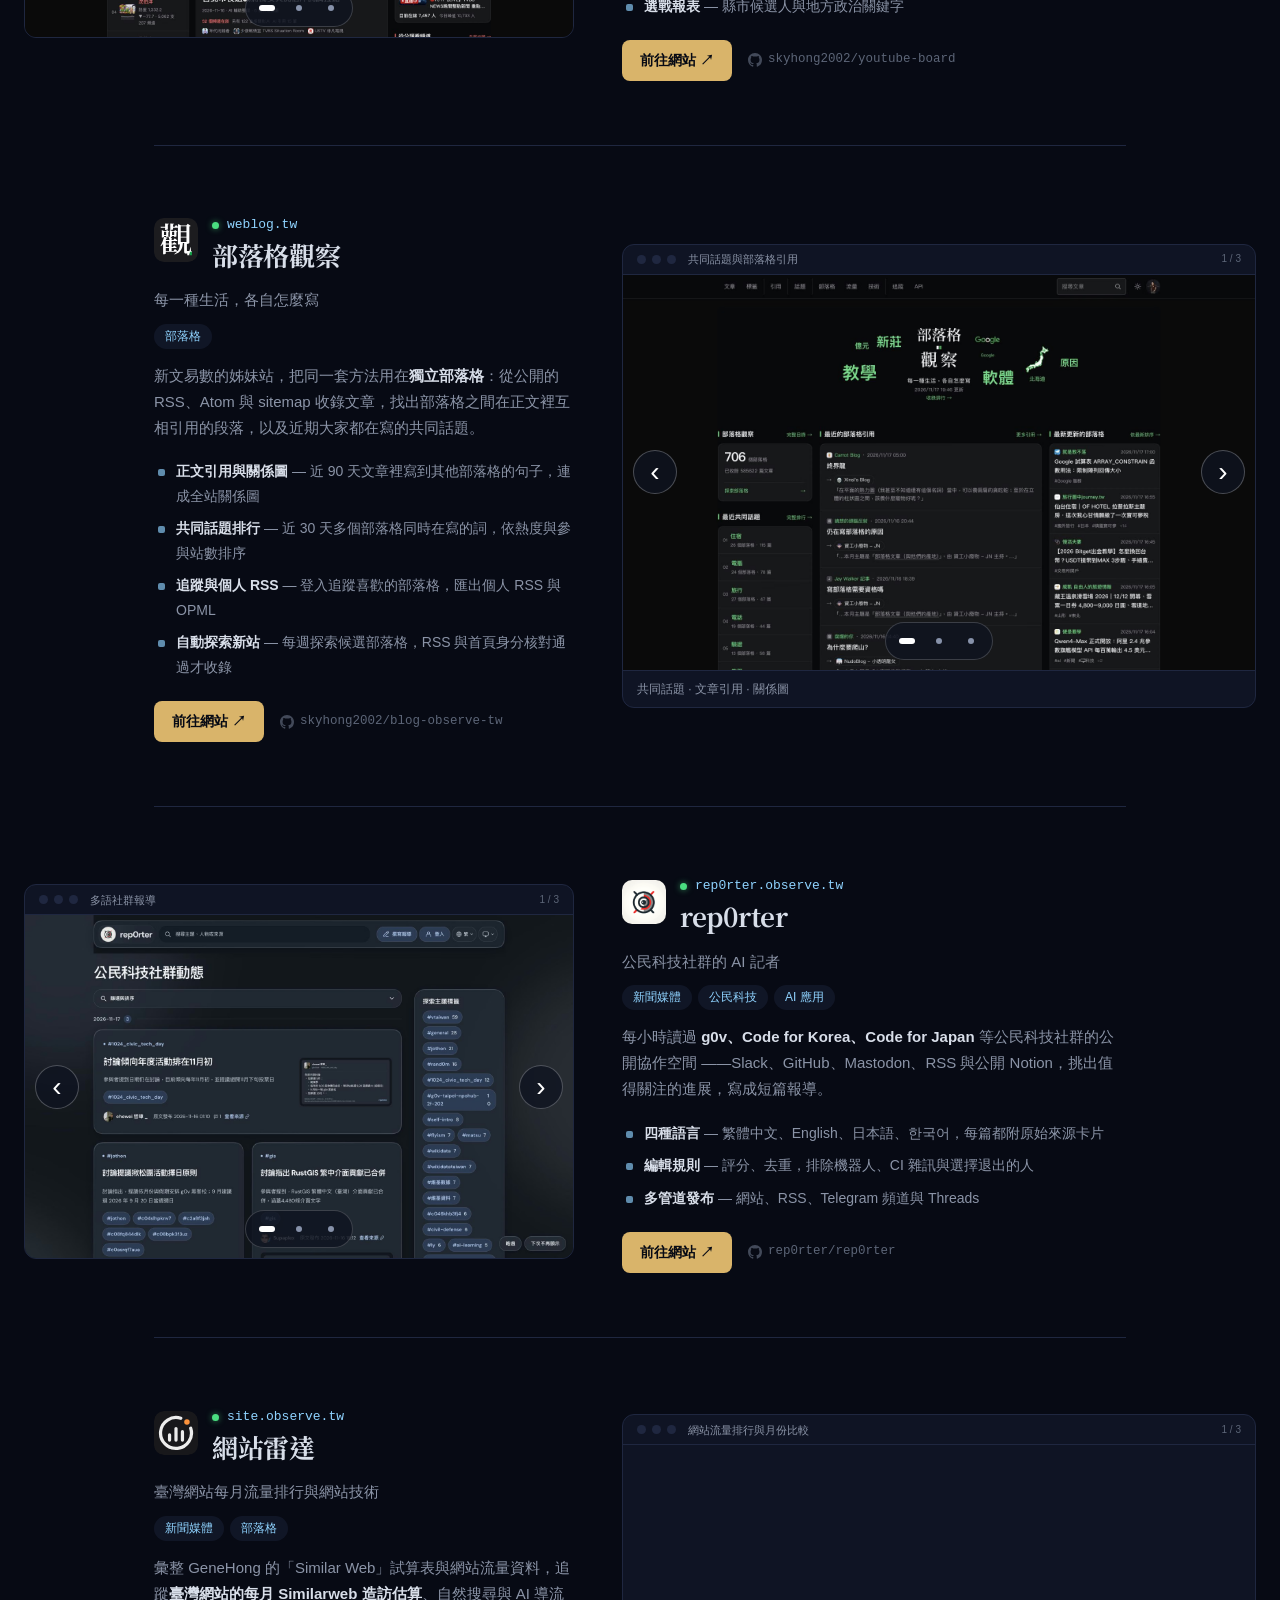
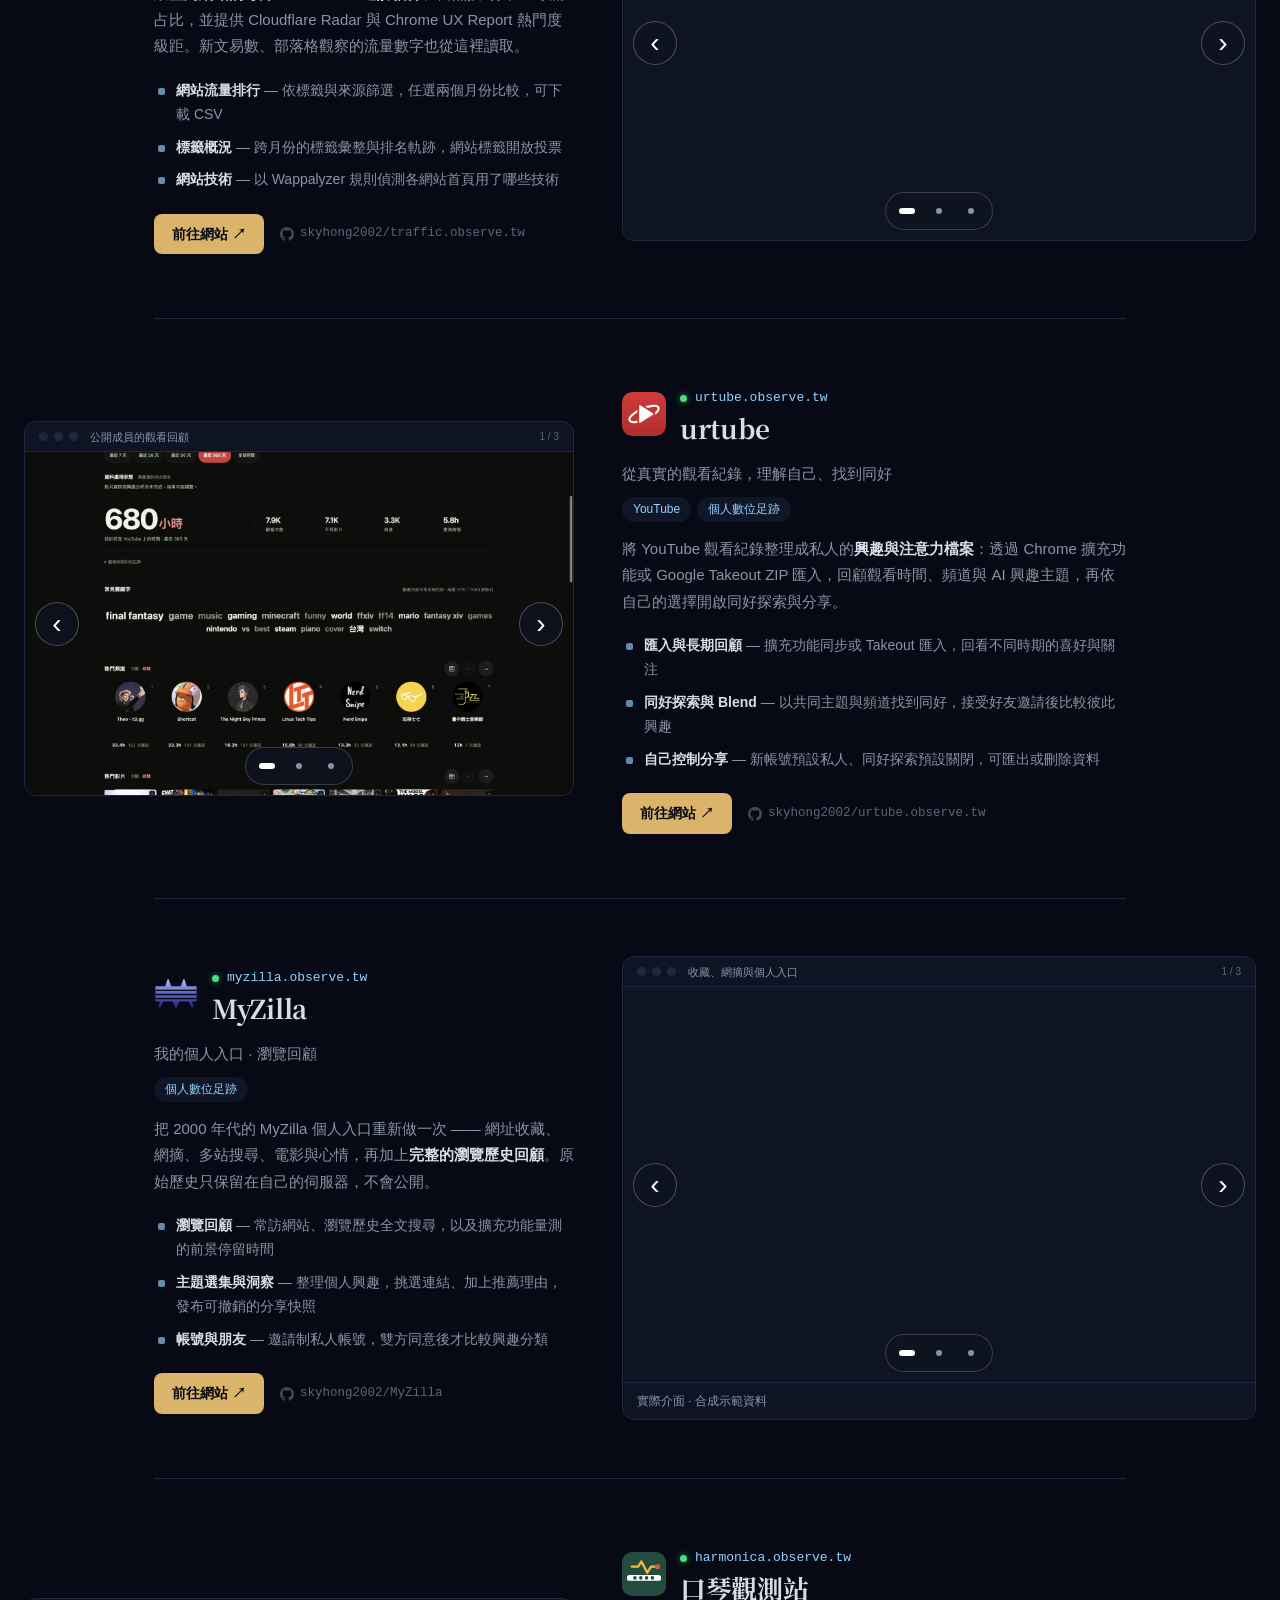
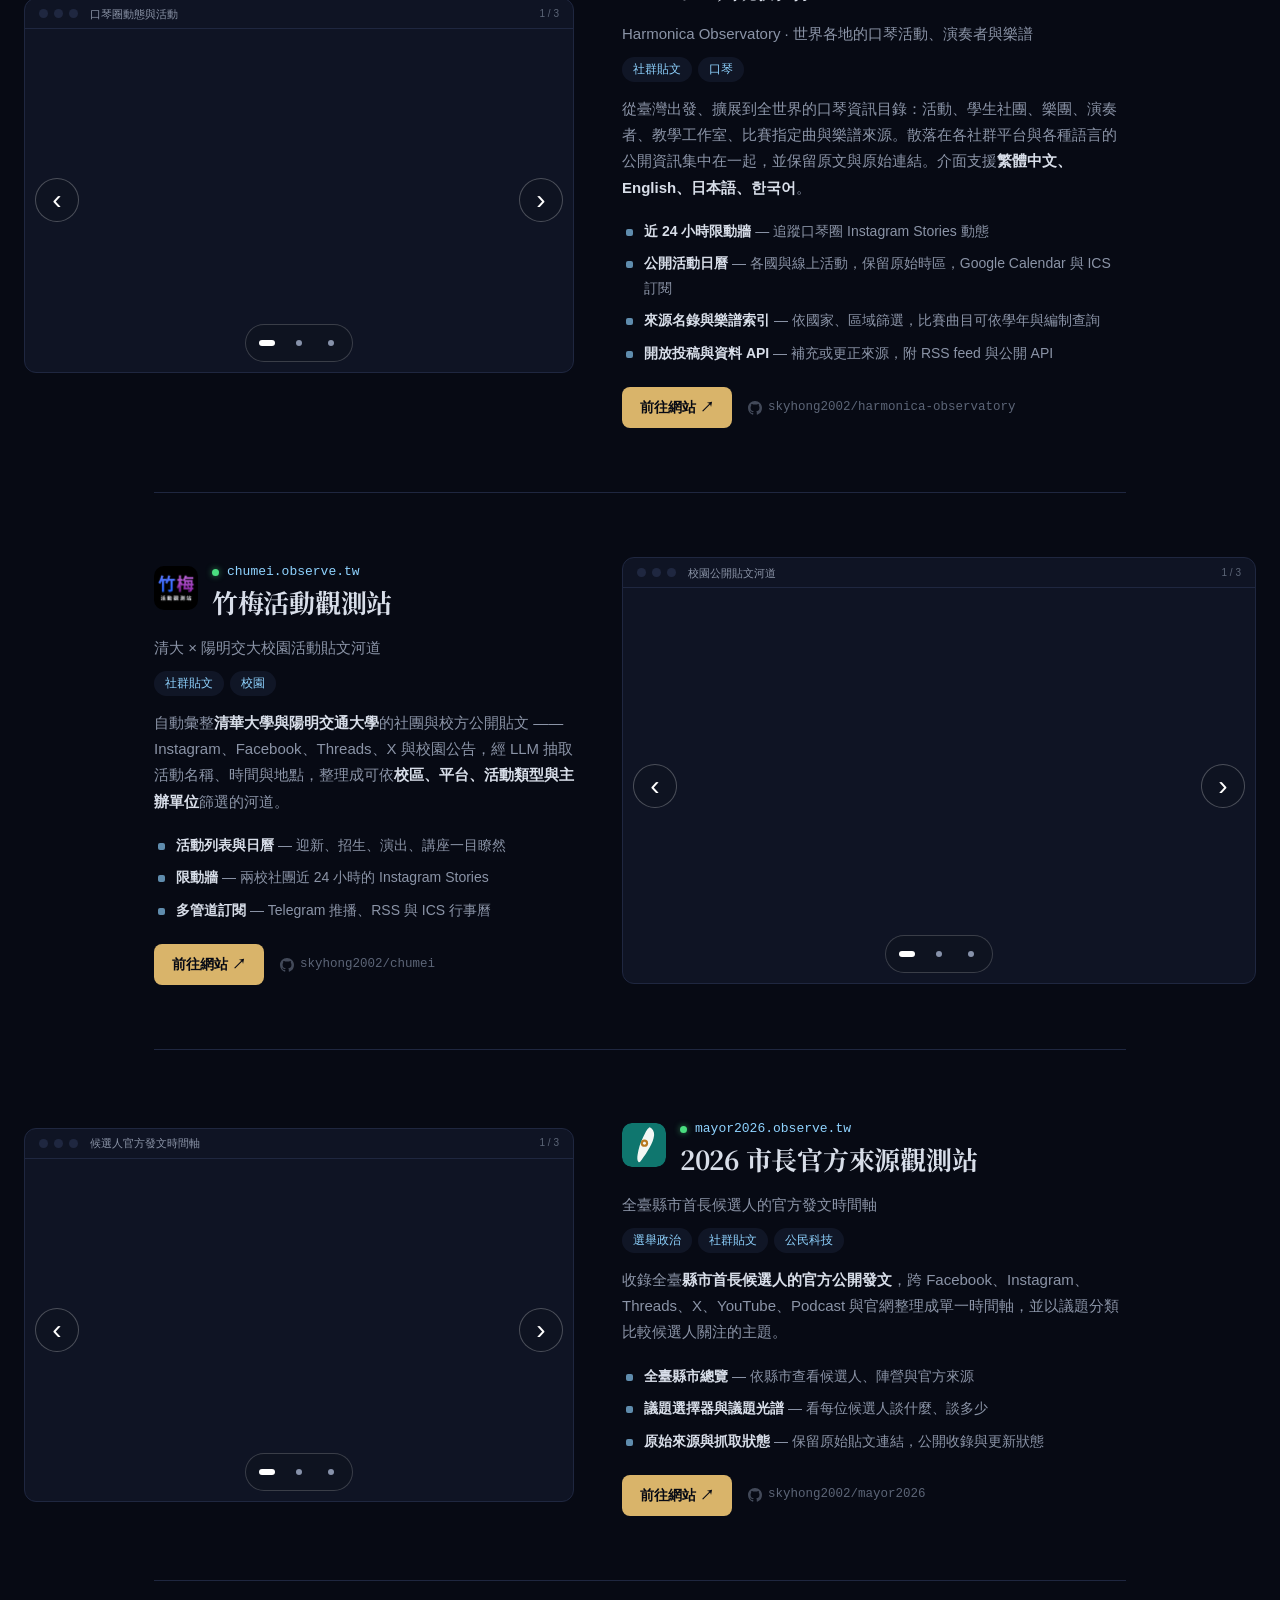
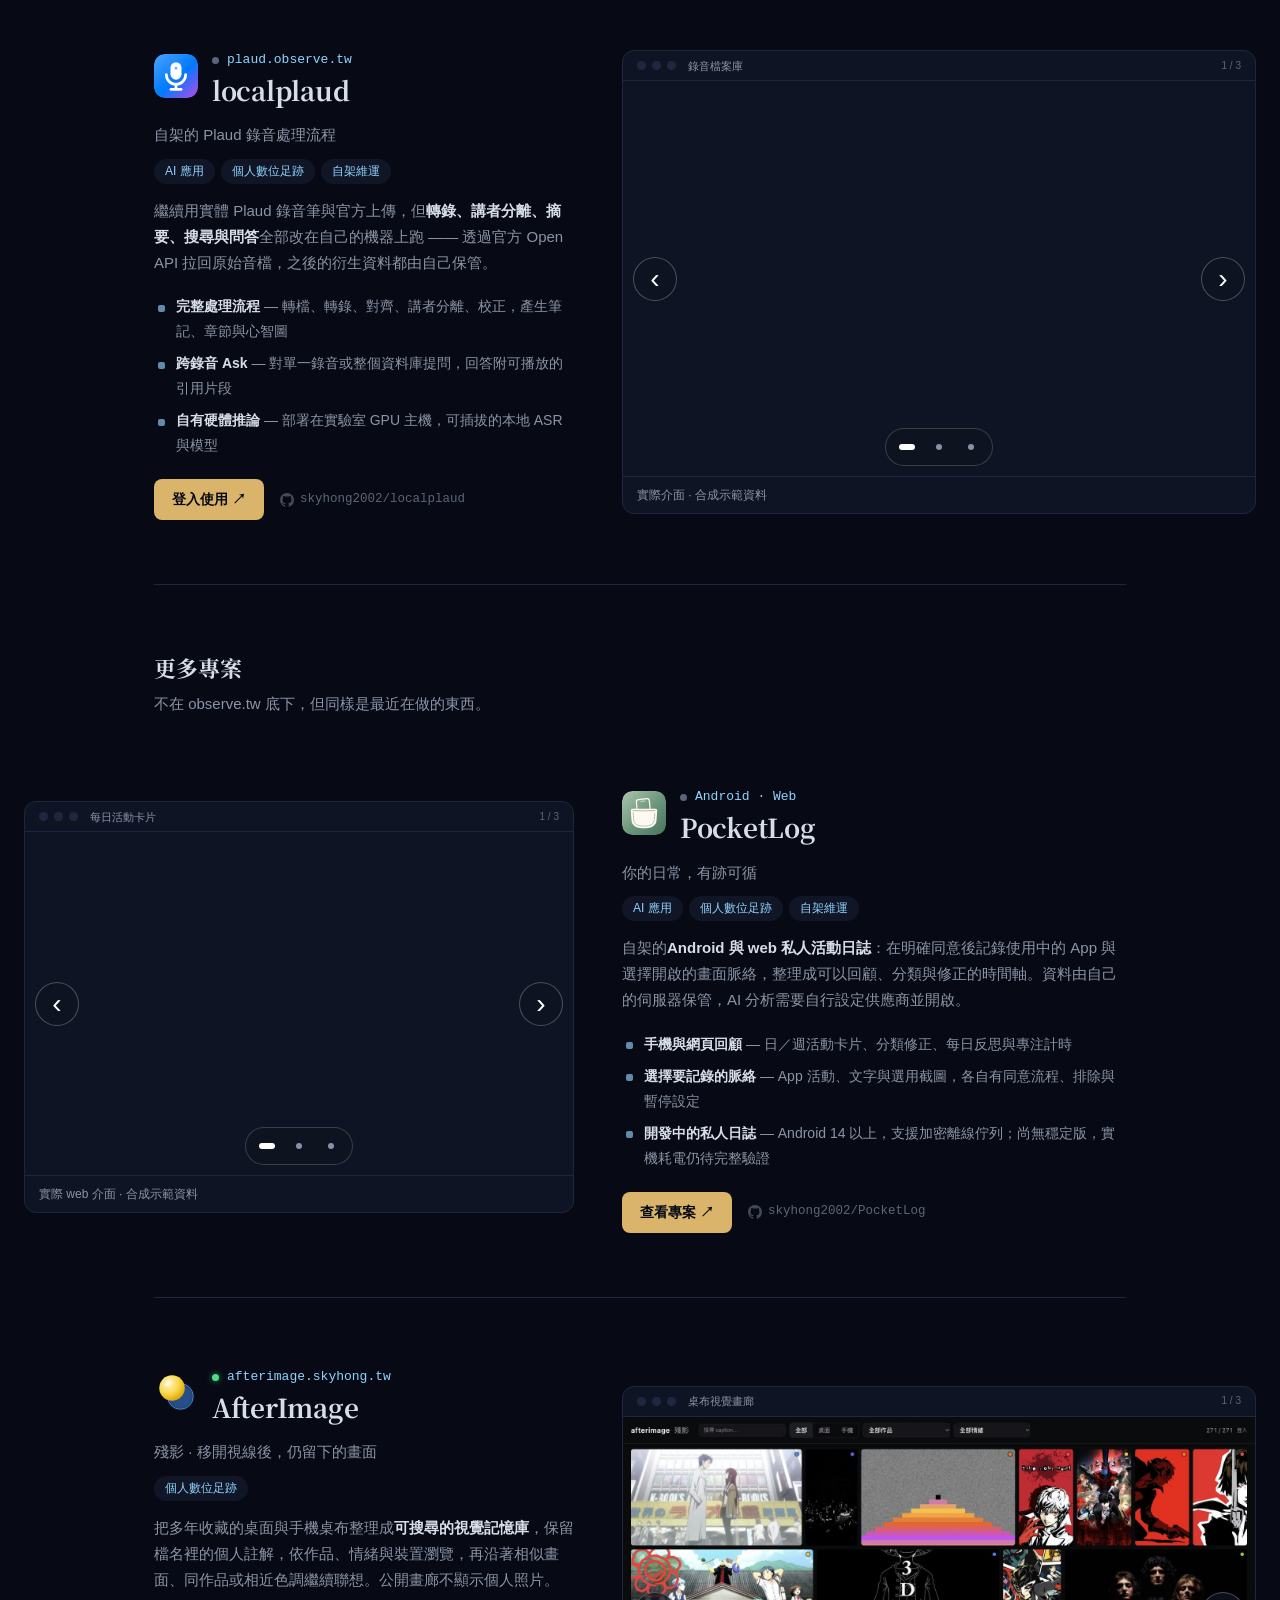
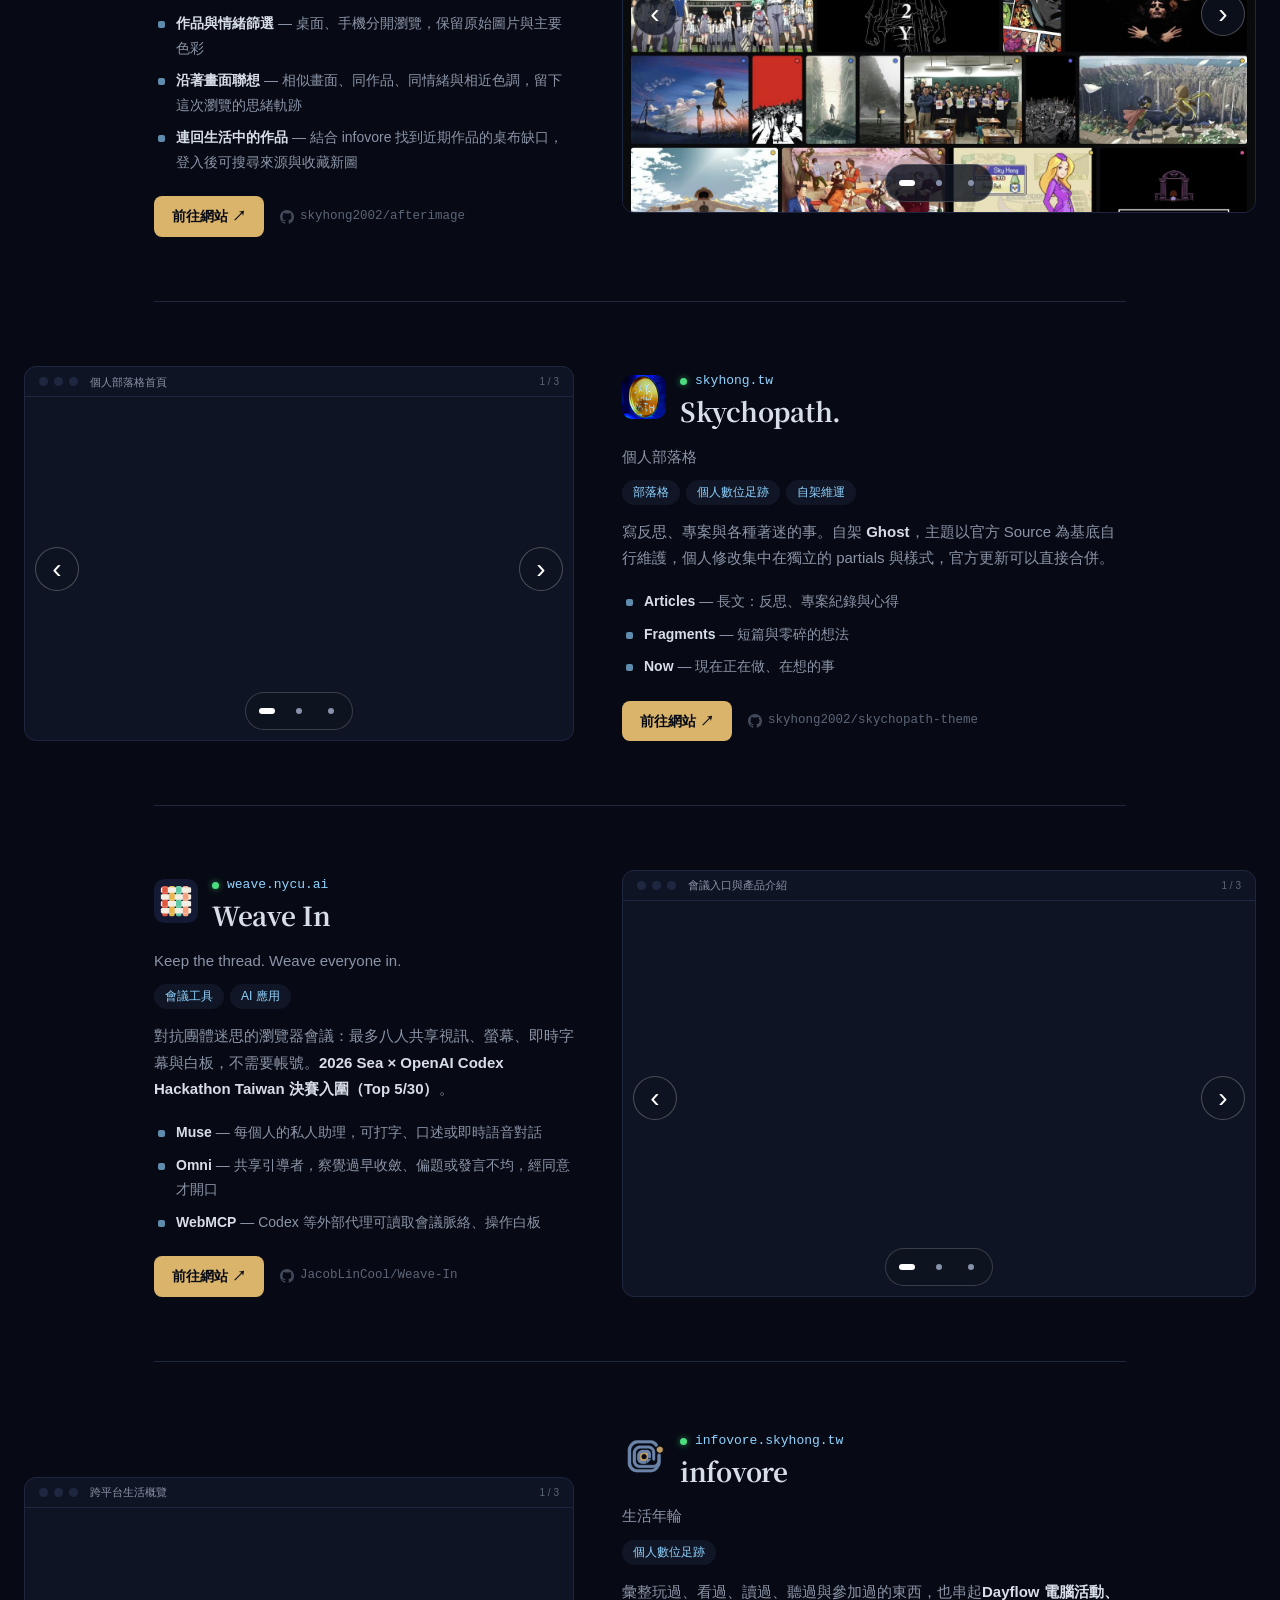
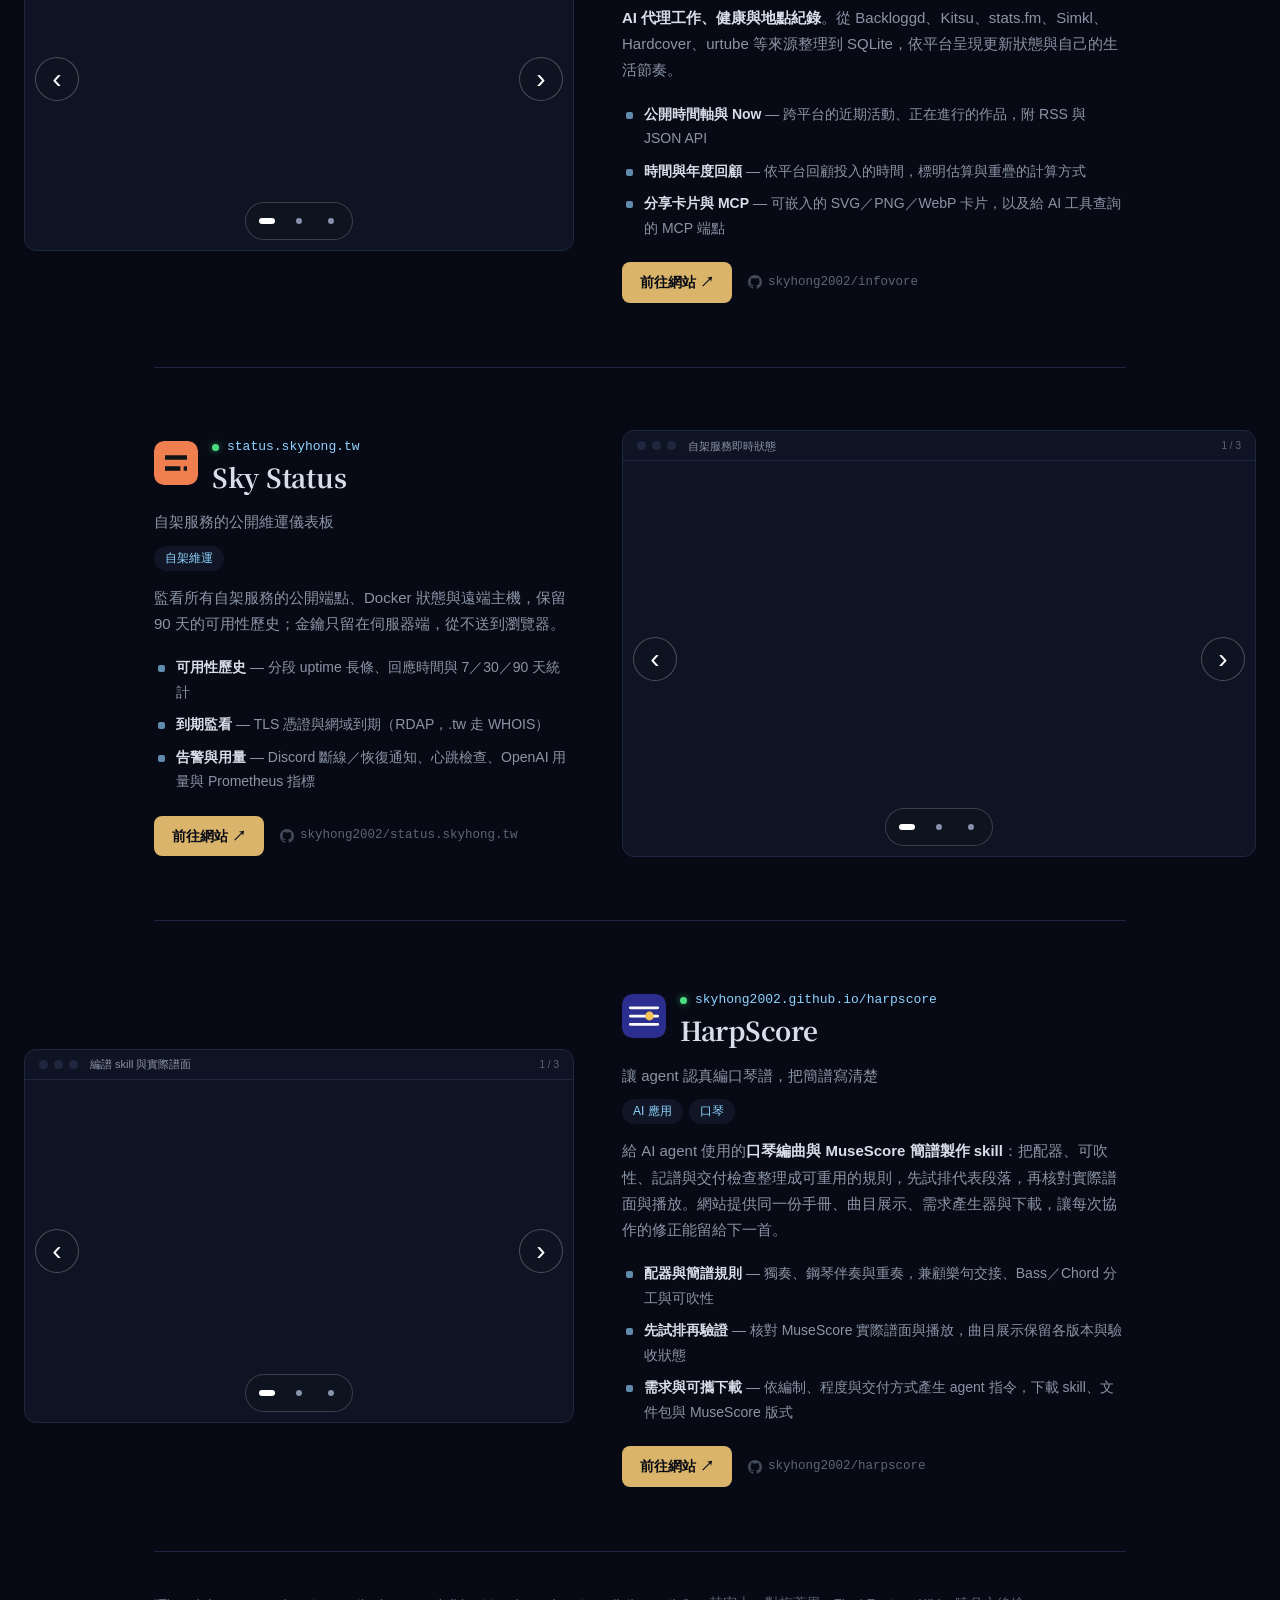
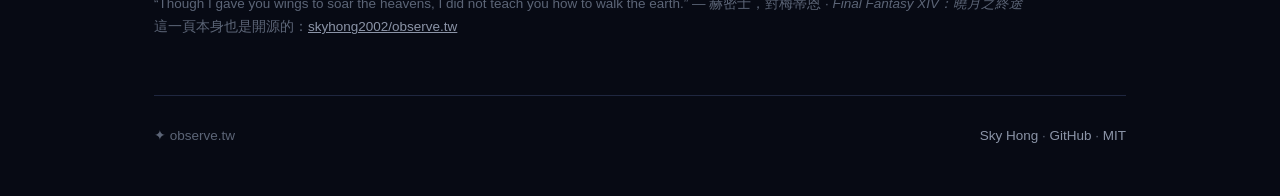
==== commit c7503faa: "fix: sync YouTube Board official logo" ====
--- a/index.html
+++ b/index.html
@@ -536,7 +536,7 @@
 <section class="site flip" id="youtube" data-tags="youtube news politics">
   <div class="info">
     <div class="site-head">
-      <img class="logo" src="assets/youtube-logo.svg" alt="有影儀表板 logo" width="44" height="44">
+      <img class="logo" src="assets/youtube-logo.svg?v=feb7d2685dfb" alt="有影儀表板 logo" width="44" height="44">
       <div class="site-head-text">
         <span class="domain"><span class="dot"></span>youtube.observe.tw</span>
         <h2>有影儀表板</h2>
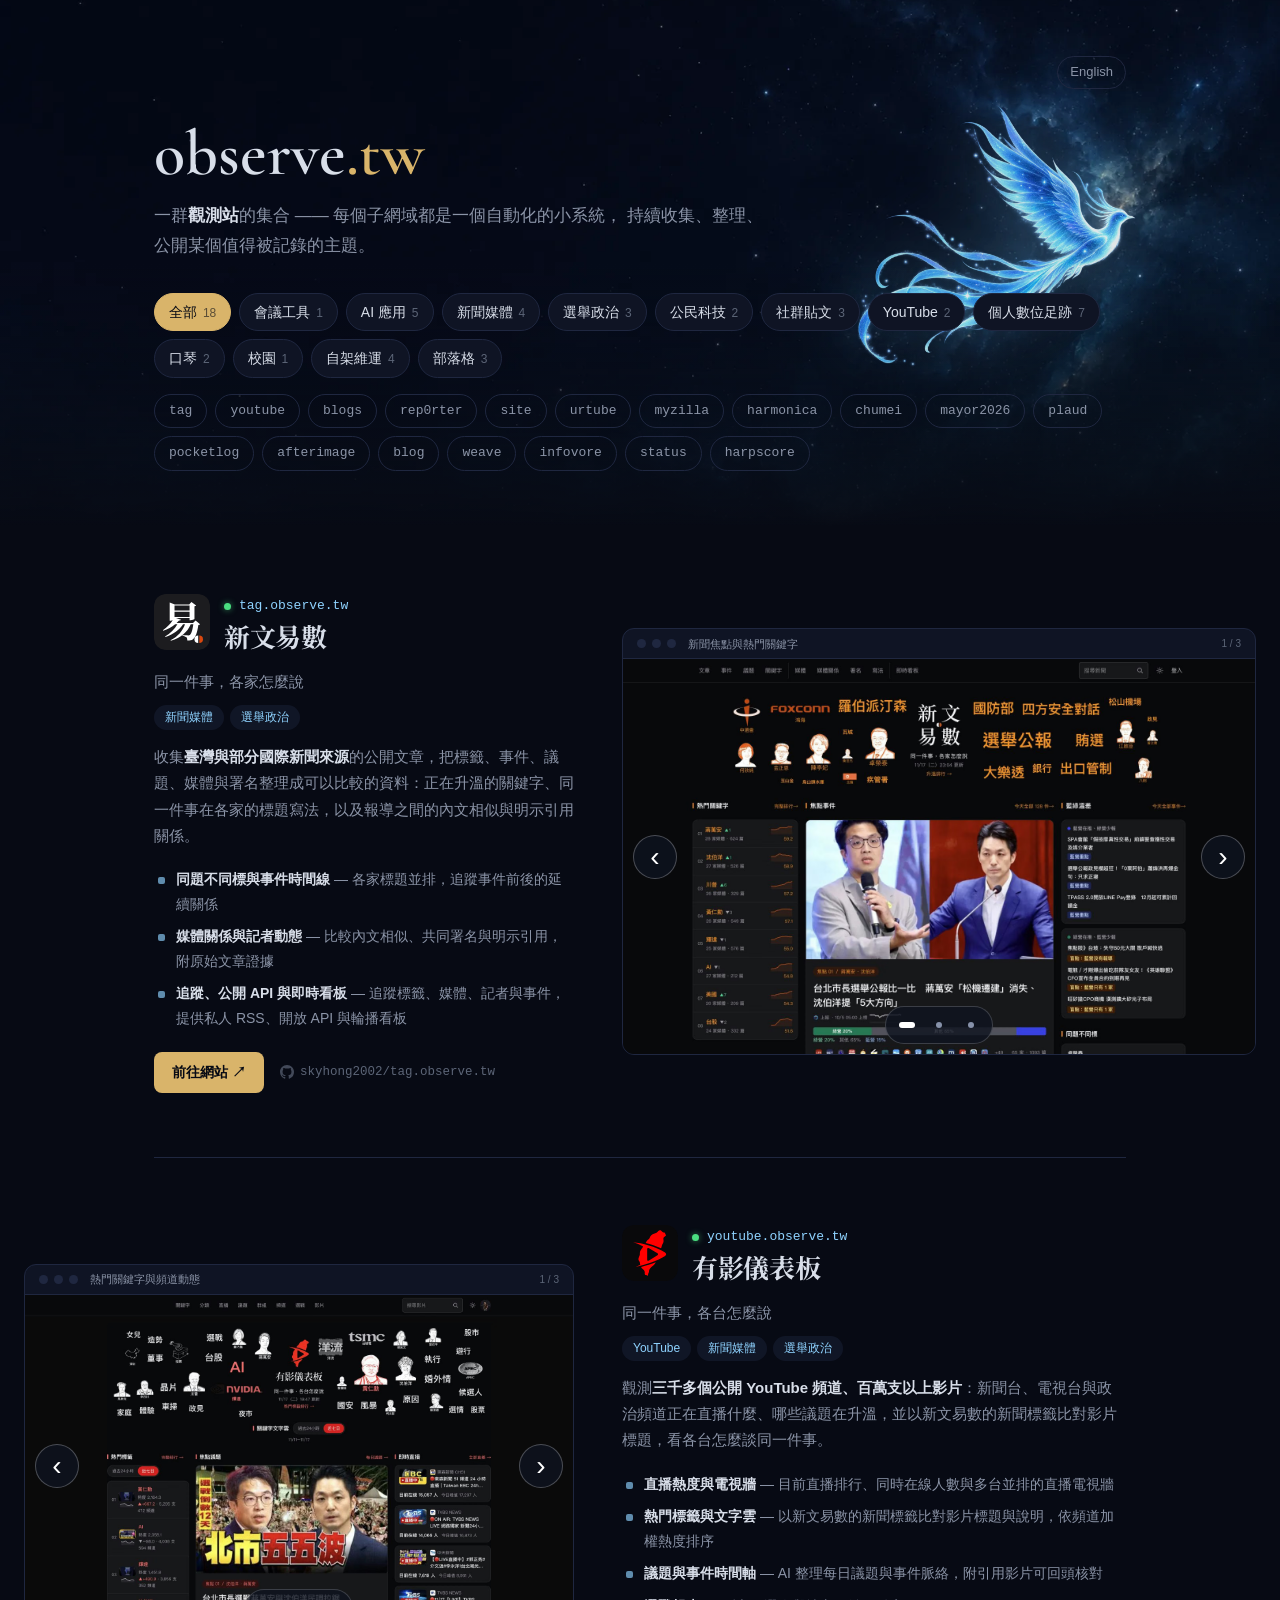
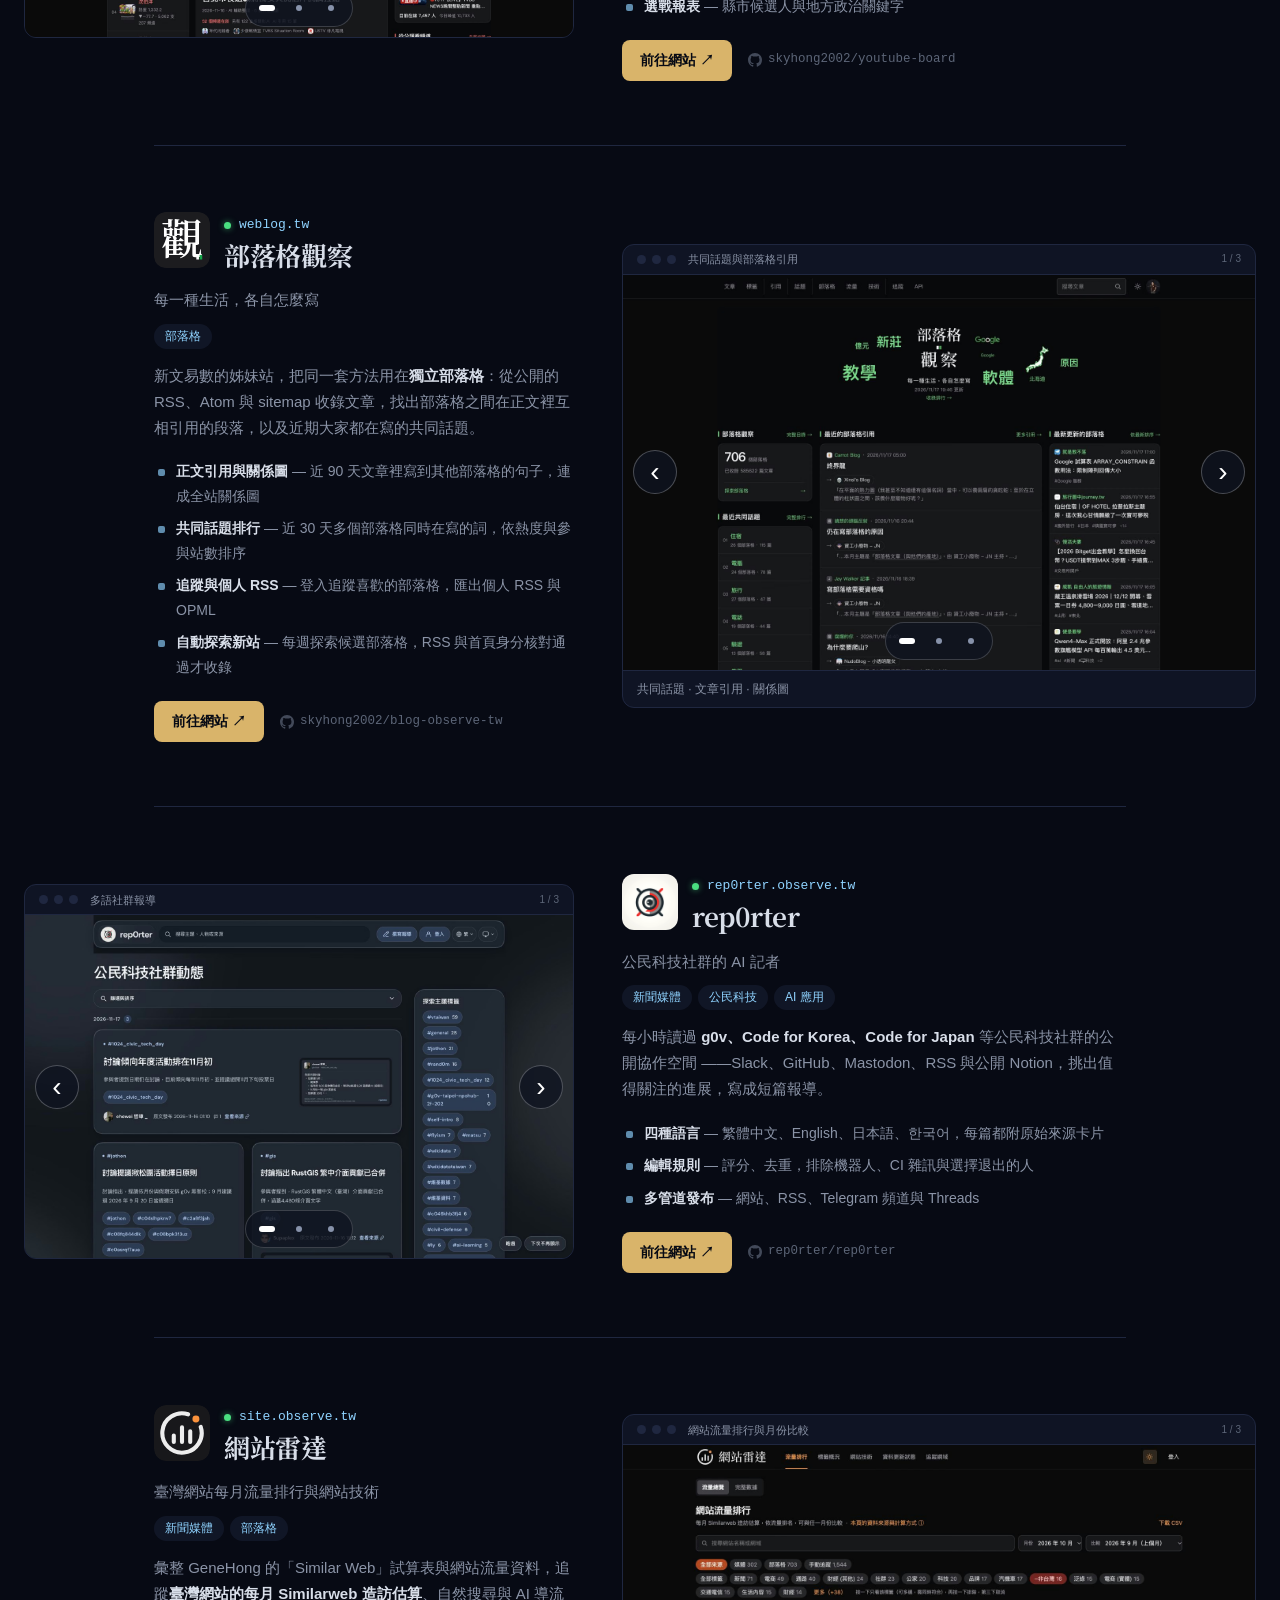
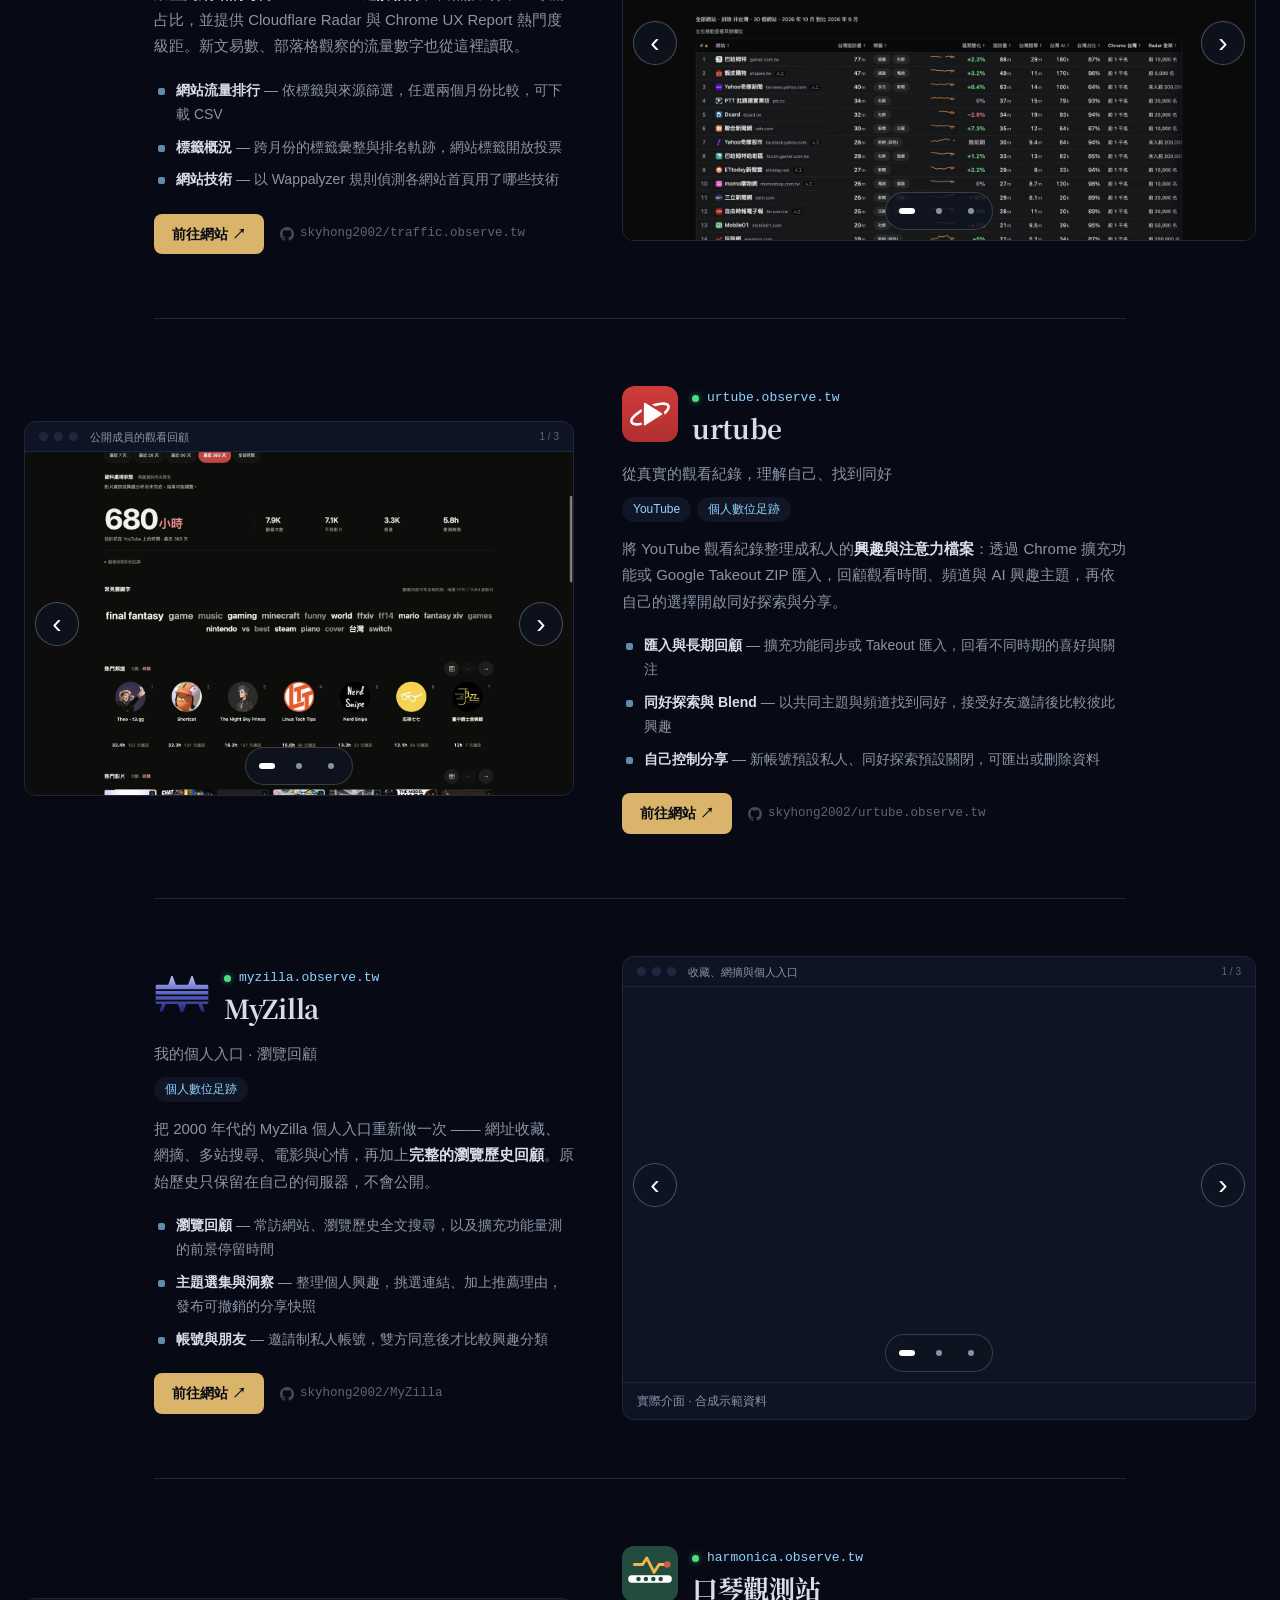
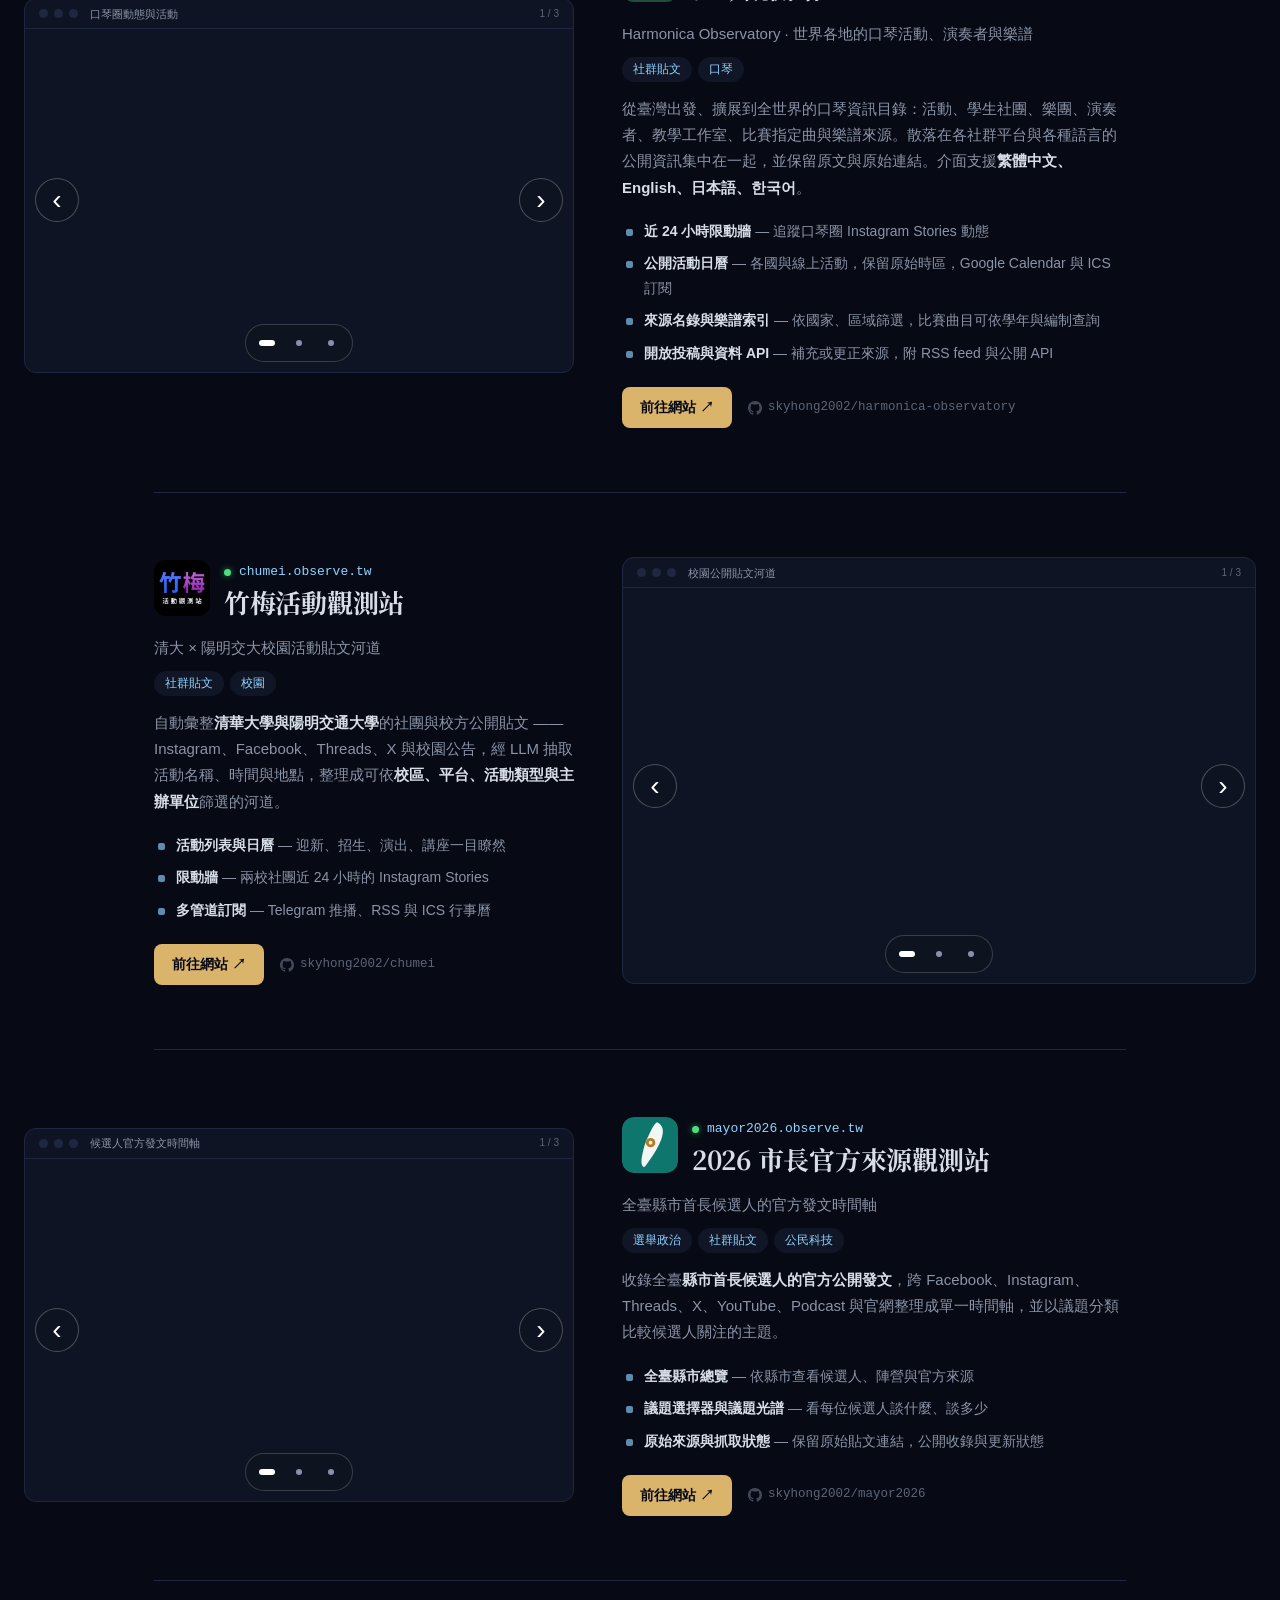
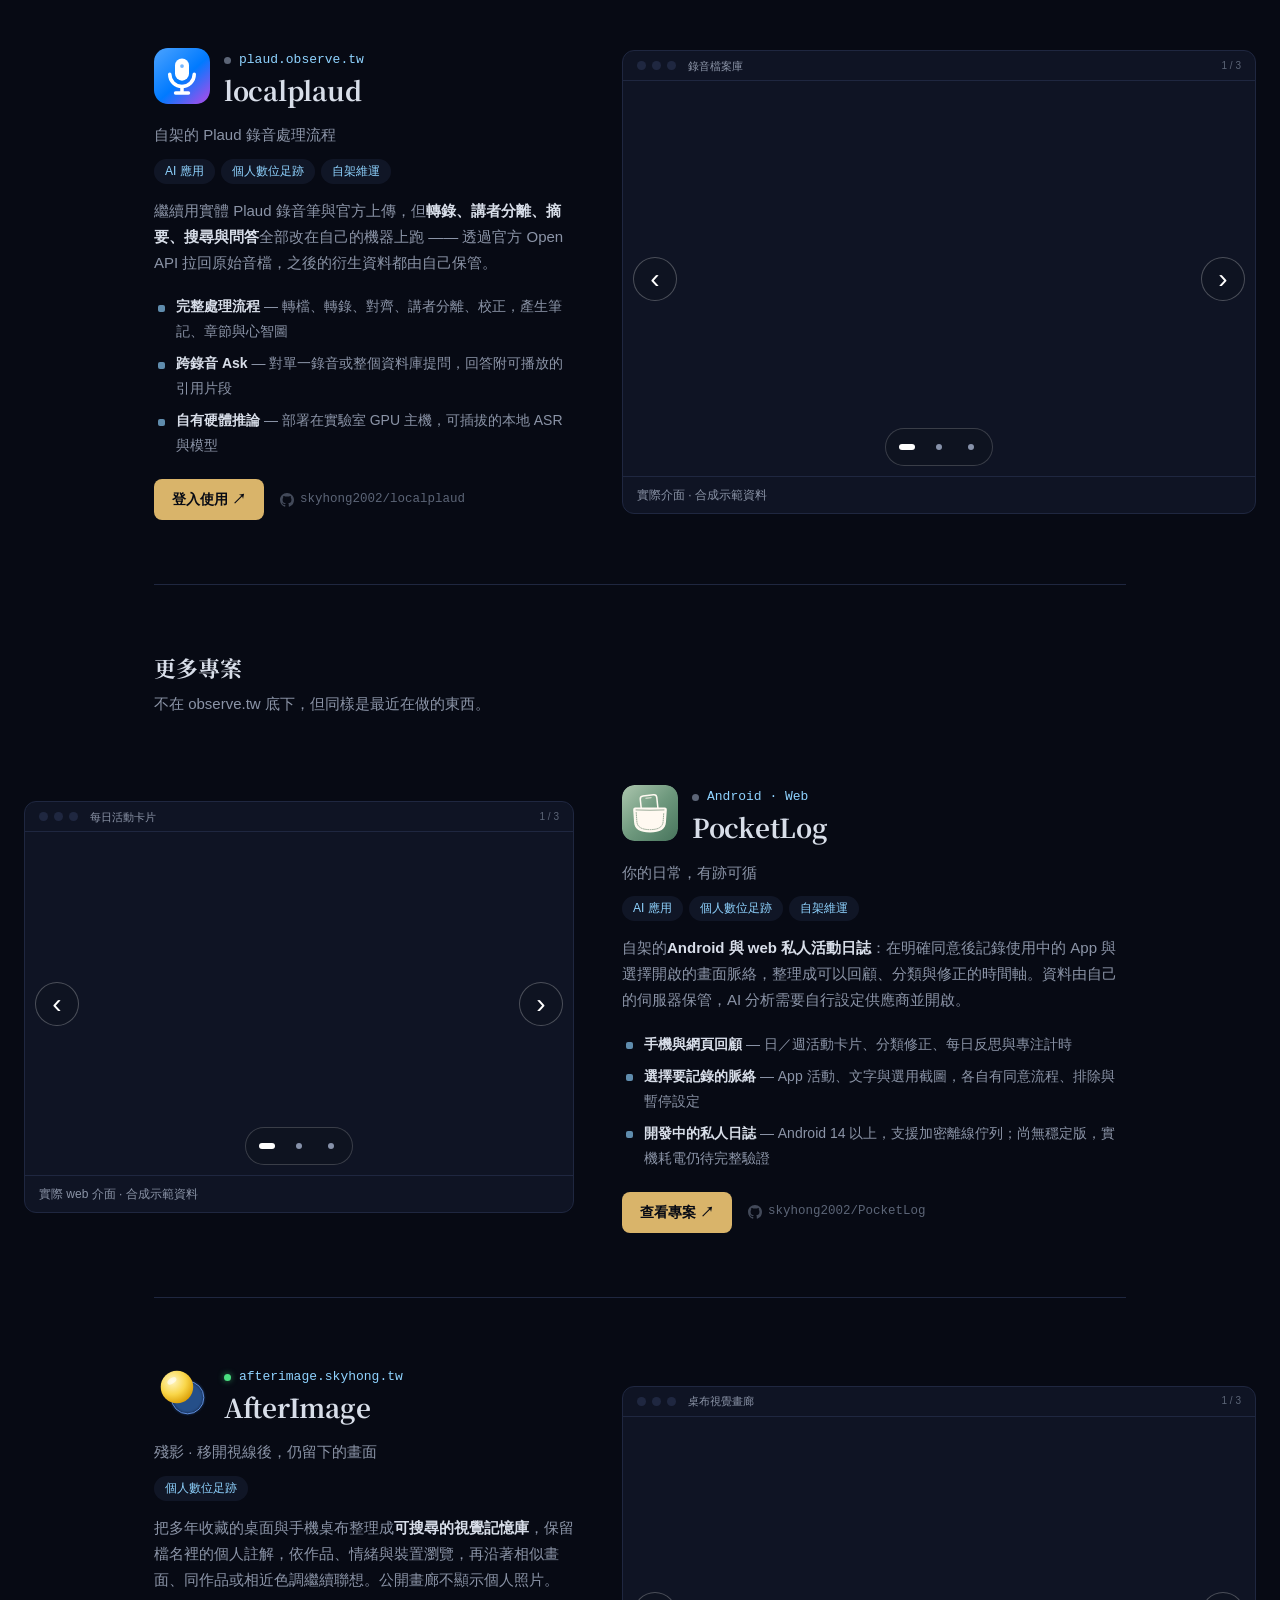
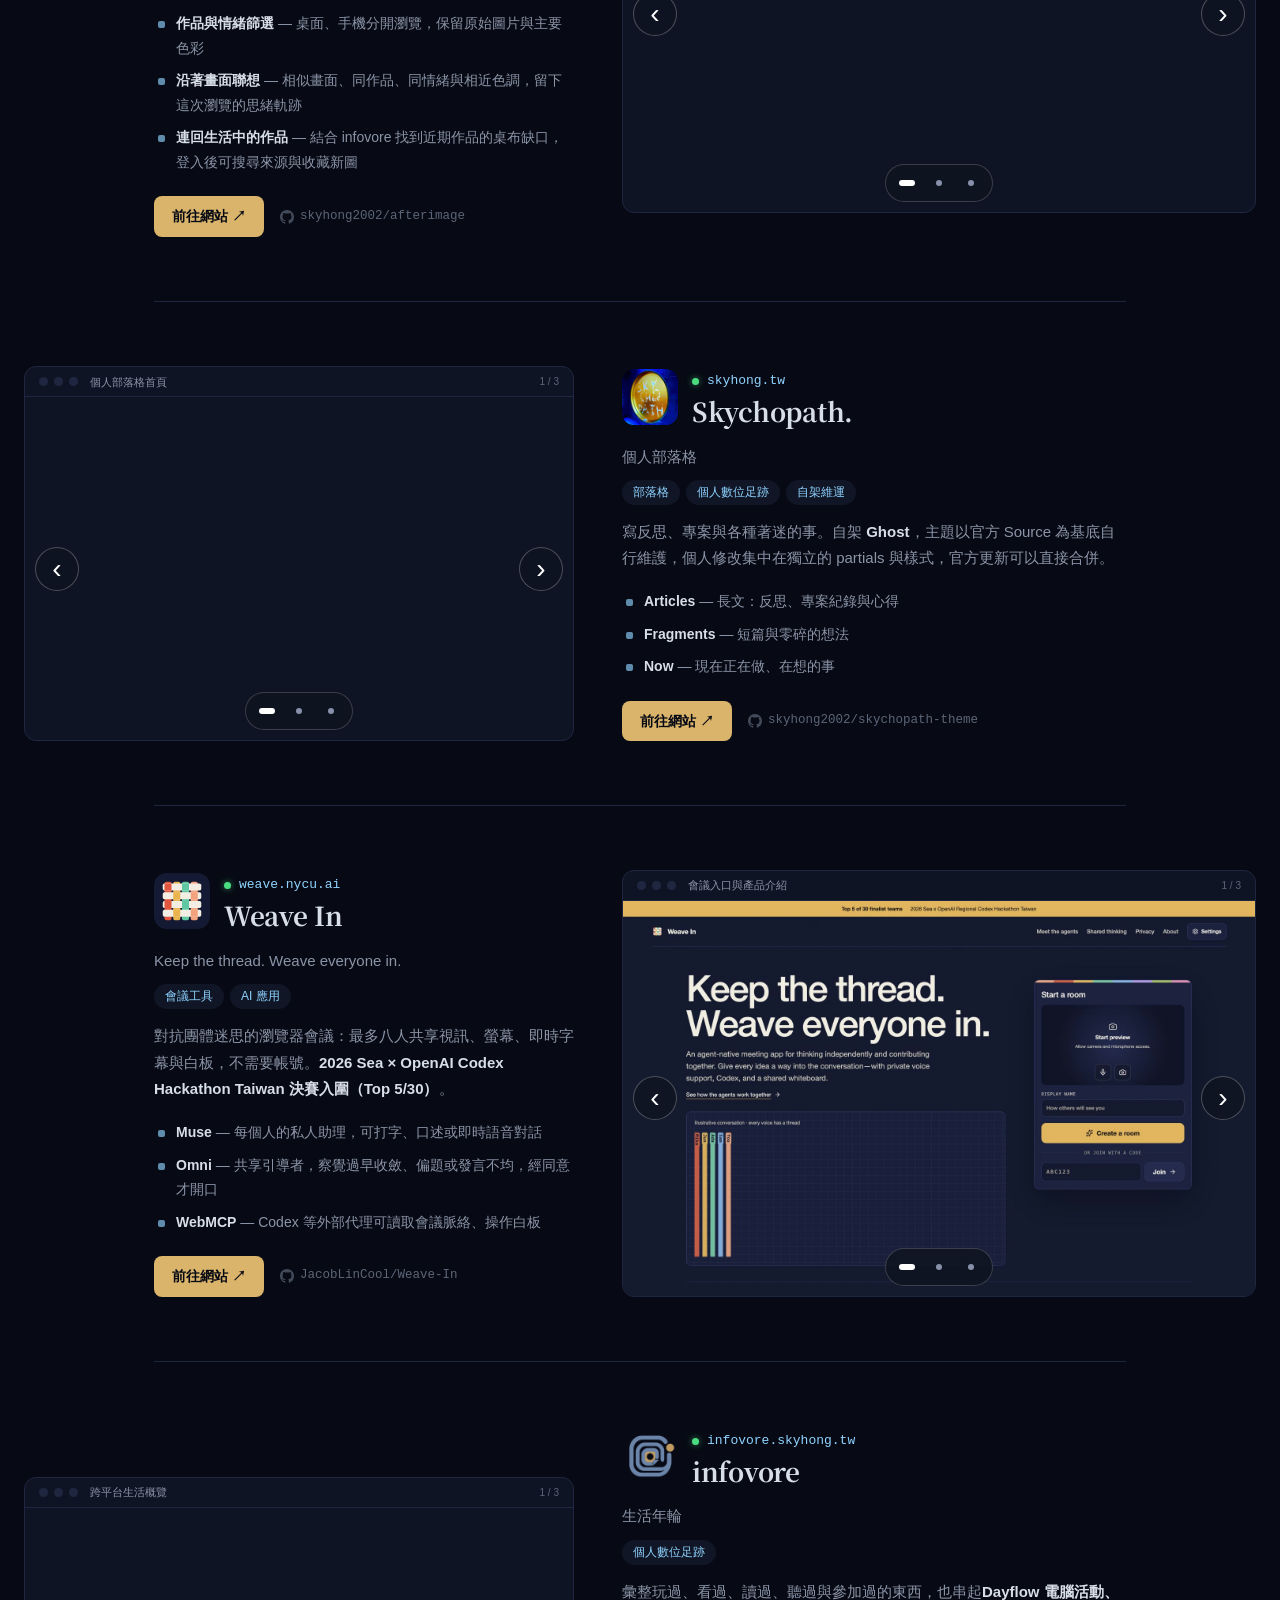
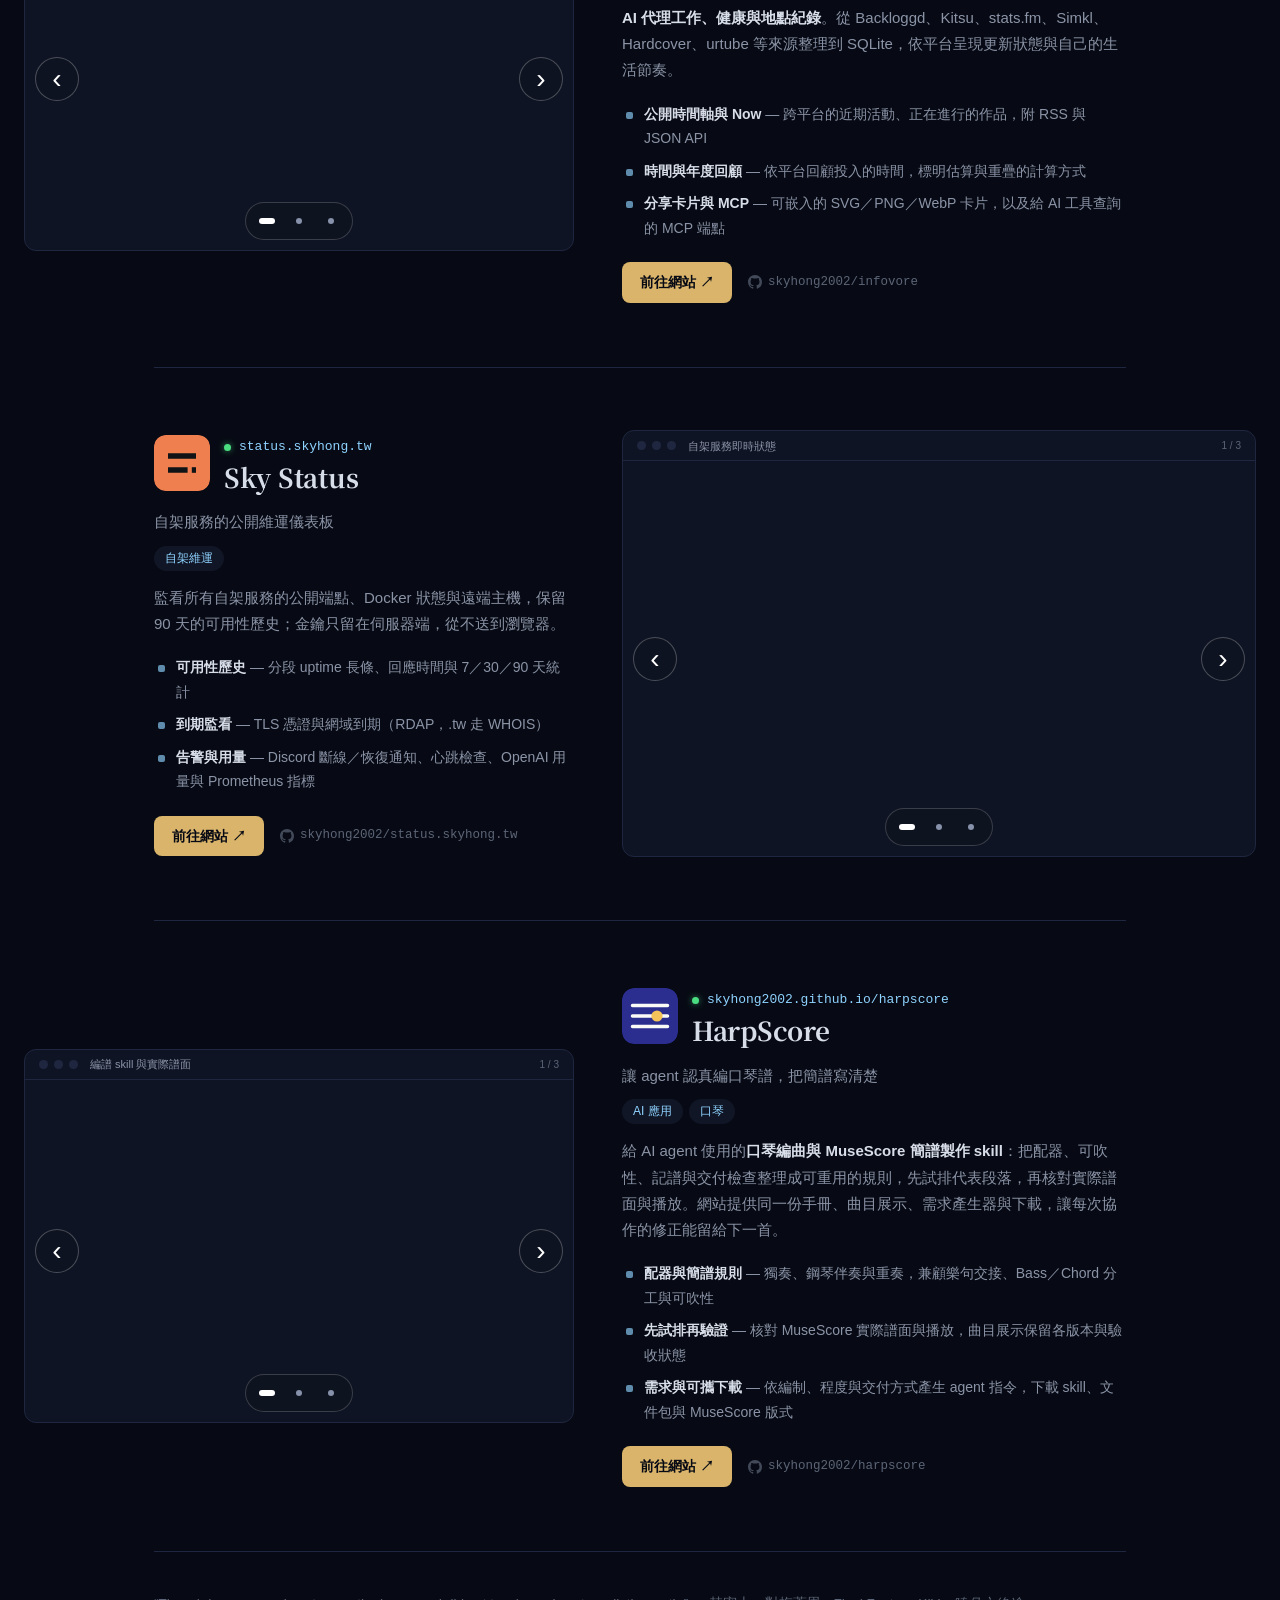
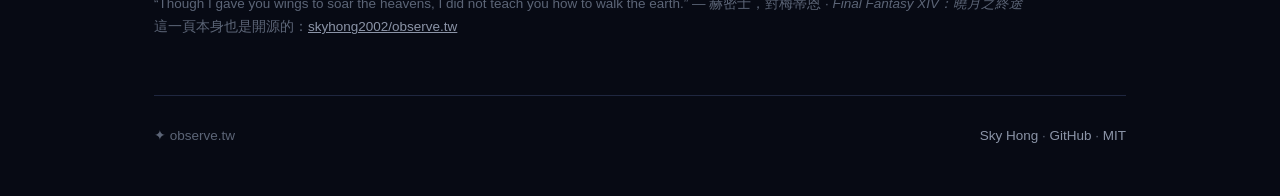
==== commit 4c824261: "style: enlarge project logos to align with heading blocks" ====
--- a/index.html
+++ b/index.html
@@ -169,9 +169,9 @@
     margin-bottom: 16px;
   }
   .logo {
-    width: 44px;
-    height: 44px;
-    border-radius: 10px;
+    width: 56px;
+    height: 56px;
+    border-radius: 12px;
     flex-shrink: 0;
     object-fit: contain;
   }
@@ -484,7 +484,7 @@
 <section class="site" id="tag" data-tags="news politics">
   <div class="info">
     <div class="site-head">
-      <img class="logo" src="assets/tag-logo.svg" alt="新文易數 logo" width="44" height="44">
+      <img class="logo" src="assets/tag-logo.svg" alt="新文易數 logo" width="56" height="56">
       <div class="site-head-text">
         <span class="domain"><span class="dot"></span>tag.observe.tw</span>
         <h2>新文易數</h2>
@@ -536,7 +536,7 @@
 <section class="site flip" id="youtube" data-tags="youtube news politics">
   <div class="info">
     <div class="site-head">
-      <img class="logo" src="assets/youtube-logo.svg?v=feb7d2685dfb" alt="有影儀表板 logo" width="44" height="44">
+      <img class="logo" src="assets/youtube-logo.svg?v=feb7d2685dfb" alt="有影儀表板 logo" width="56" height="56">
       <div class="site-head-text">
         <span class="domain"><span class="dot"></span>youtube.observe.tw</span>
         <h2>有影儀表板</h2>
@@ -589,7 +589,7 @@
 <section class="site" id="blogs" data-tags="blog">
   <div class="info">
     <div class="site-head">
-      <img class="logo" src="assets/blogs-logo.svg" alt="部落格觀察 logo" width="44" height="44">
+      <img class="logo" src="assets/blogs-logo.svg" alt="部落格觀察 logo" width="56" height="56">
       <div class="site-head-text">
         <span class="domain"><span class="dot"></span>weblog.tw</span>
         <h2>部落格觀察</h2>
@@ -643,7 +643,7 @@
 <section class="site flip" id="rep0rter" data-tags="news civic ai">
   <div class="info">
     <div class="site-head">
-      <img class="logo" src="assets/rep0rter-logo.png" alt="rep0rter logo" width="44" height="44">
+      <img class="logo" src="assets/rep0rter-logo.png" alt="rep0rter logo" width="56" height="56">
       <div class="site-head-text">
         <span class="domain"><span class="dot"></span>rep0rter.observe.tw</span>
         <h2>rep0rter</h2>
@@ -695,7 +695,7 @@
 <section class="site" id="site" data-tags="news blog">
   <div class="info">
     <div class="site-head">
-      <img class="logo" src="assets/site-logo.svg" alt="網站雷達 logo" width="44" height="44">
+      <img class="logo" src="assets/site-logo.svg" alt="網站雷達 logo" width="56" height="56">
       <div class="site-head-text">
         <span class="domain"><span class="dot"></span>site.observe.tw</span>
         <h2>網站雷達</h2>
@@ -747,7 +747,7 @@
 <section class="site flip" id="urtube" data-tags="youtube lifelog">
   <div class="info">
     <div class="site-head">
-      <img class="logo" src="assets/urtube-logo.svg" alt="urtube logo" width="44" height="44">
+      <img class="logo" src="assets/urtube-logo.svg" alt="urtube logo" width="56" height="56">
       <div class="site-head-text">
         <span class="domain"><span class="dot"></span>urtube.observe.tw</span>
         <h2>urtube</h2>
@@ -799,7 +799,7 @@
 <section class="site" id="myzilla" data-tags="lifelog">
   <div class="info">
     <div class="site-head">
-      <img class="logo" src="assets/myzilla-logo.svg" alt="MyZilla logo" width="44" height="44">
+      <img class="logo" src="assets/myzilla-logo.svg" alt="MyZilla logo" width="56" height="56">
       <div class="site-head-text">
         <span class="domain"><span class="dot"></span>myzilla.observe.tw</span>
         <h2>MyZilla</h2>
@@ -852,7 +852,7 @@
 <section class="site flip" id="harmonica" data-tags="social harmonica">
   <div class="info">
     <div class="site-head">
-      <img class="logo" src="assets/harmonica-logo.svg" alt="口琴觀測站 logo" width="44" height="44">
+      <img class="logo" src="assets/harmonica-logo.svg" alt="口琴觀測站 logo" width="56" height="56">
       <div class="site-head-text">
         <span class="domain"><span class="dot"></span>harmonica.observe.tw</span>
         <h2>口琴觀測站</h2>
@@ -905,7 +905,7 @@
 <section class="site" id="chumei" data-tags="social campus">
   <div class="info">
     <div class="site-head">
-      <img class="logo" src="assets/chumei-logo.png" alt="竹梅活動觀測站 logo" width="44" height="44">
+      <img class="logo" src="assets/chumei-logo.png" alt="竹梅活動觀測站 logo" width="56" height="56">
       <div class="site-head-text">
         <span class="domain"><span class="dot"></span>chumei.observe.tw</span>
         <h2>竹梅活動觀測站</h2>
@@ -957,7 +957,7 @@
 <section class="site flip" id="mayor2026" data-tags="politics social civic">
   <div class="info">
     <div class="site-head">
-      <img class="logo" src="assets/mayor2026-logo.svg" alt="2026 市長官方來源觀測站 logo" width="44" height="44">
+      <img class="logo" src="assets/mayor2026-logo.svg" alt="2026 市長官方來源觀測站 logo" width="56" height="56">
       <div class="site-head-text">
         <span class="domain"><span class="dot"></span>mayor2026.observe.tw</span>
         <h2>2026 市長官方來源觀測站</h2>
@@ -1009,7 +1009,7 @@
 <section class="site" id="plaud" data-tags="ai lifelog selfhost">
   <div class="info">
     <div class="site-head">
-      <img class="logo" src="assets/localplaud-logo.svg" alt="localplaud logo" width="44" height="44">
+      <img class="logo" src="assets/localplaud-logo.svg" alt="localplaud logo" width="56" height="56">
       <div class="site-head-text">
         <span class="domain"><span class="dot private"></span>plaud.observe.tw</span>
         <h2>localplaud</h2>
@@ -1067,7 +1067,7 @@
 <section class="site flip" id="pocketlog" data-tags="ai lifelog selfhost">
   <div class="info">
     <div class="site-head">
-      <img class="logo" src="assets/pocketlog-logo.svg" alt="PocketLog logo" width="44" height="44">
+      <img class="logo" src="assets/pocketlog-logo.svg" alt="PocketLog logo" width="56" height="56">
       <div class="site-head-text">
         <span class="domain"><span class="dot private"></span>Android · Web</span>
         <h2>PocketLog</h2>
@@ -1120,7 +1120,7 @@
 <section class="site" id="afterimage" data-tags="lifelog">
   <div class="info">
     <div class="site-head">
-      <img class="logo" src="assets/afterimage-logo.svg" alt="AfterImage logo" width="44" height="44">
+      <img class="logo" src="assets/afterimage-logo.svg" alt="AfterImage logo" width="56" height="56">
       <div class="site-head-text">
         <span class="domain"><span class="dot"></span>afterimage.skyhong.tw</span>
         <h2>AfterImage</h2>
@@ -1172,7 +1172,7 @@
 <section class="site flip" id="blog" data-tags="blog lifelog selfhost">
   <div class="info">
     <div class="site-head">
-      <img class="logo" src="assets/blog-logo.png" alt="Skychopath. logo" width="44" height="44">
+      <img class="logo" src="assets/blog-logo.png" alt="Skychopath. logo" width="56" height="56">
       <div class="site-head-text">
         <span class="domain"><span class="dot"></span>skyhong.tw</span>
         <h2>Skychopath.</h2>
@@ -1224,7 +1224,7 @@
 <section class="site" id="weave" data-tags="meeting ai">
   <div class="info">
     <div class="site-head">
-      <img class="logo" src="assets/weave-logo.svg" alt="Weave In logo" width="44" height="44">
+      <img class="logo" src="assets/weave-logo.svg" alt="Weave In logo" width="56" height="56">
       <div class="site-head-text">
         <span class="domain"><span class="dot"></span>weave.nycu.ai</span>
         <h2>Weave In</h2>
@@ -1276,7 +1276,7 @@
 <section class="site flip" id="infovore" data-tags="lifelog">
   <div class="info">
     <div class="site-head">
-      <img class="logo" src="assets/infovore-logo.png" alt="infovore logo" width="44" height="44">
+      <img class="logo" src="assets/infovore-logo.png" alt="infovore logo" width="56" height="56">
       <div class="site-head-text">
         <span class="domain"><span class="dot"></span>infovore.skyhong.tw</span>
         <h2>infovore</h2>
@@ -1328,7 +1328,7 @@
 <section class="site" id="status" data-tags="selfhost">
   <div class="info">
     <div class="site-head">
-      <img class="logo" src="assets/status-logo.svg" alt="Sky Status logo" width="44" height="44">
+      <img class="logo" src="assets/status-logo.svg" alt="Sky Status logo" width="56" height="56">
       <div class="site-head-text">
         <span class="domain"><span class="dot"></span>status.skyhong.tw</span>
         <h2>Sky Status</h2>
@@ -1380,7 +1380,7 @@
 <section class="site flip" id="harpscore" data-tags="ai harmonica">
   <div class="info">
     <div class="site-head">
-      <img class="logo" src="assets/harpscore-logo.svg" alt="HarpScore logo" width="44" height="44">
+      <img class="logo" src="assets/harpscore-logo.svg" alt="HarpScore logo" width="56" height="56">
       <div class="site-head-text">
         <span class="domain"><span class="dot"></span>skyhong2002.github.io/harpscore</span>
         <h2>HarpScore</h2>
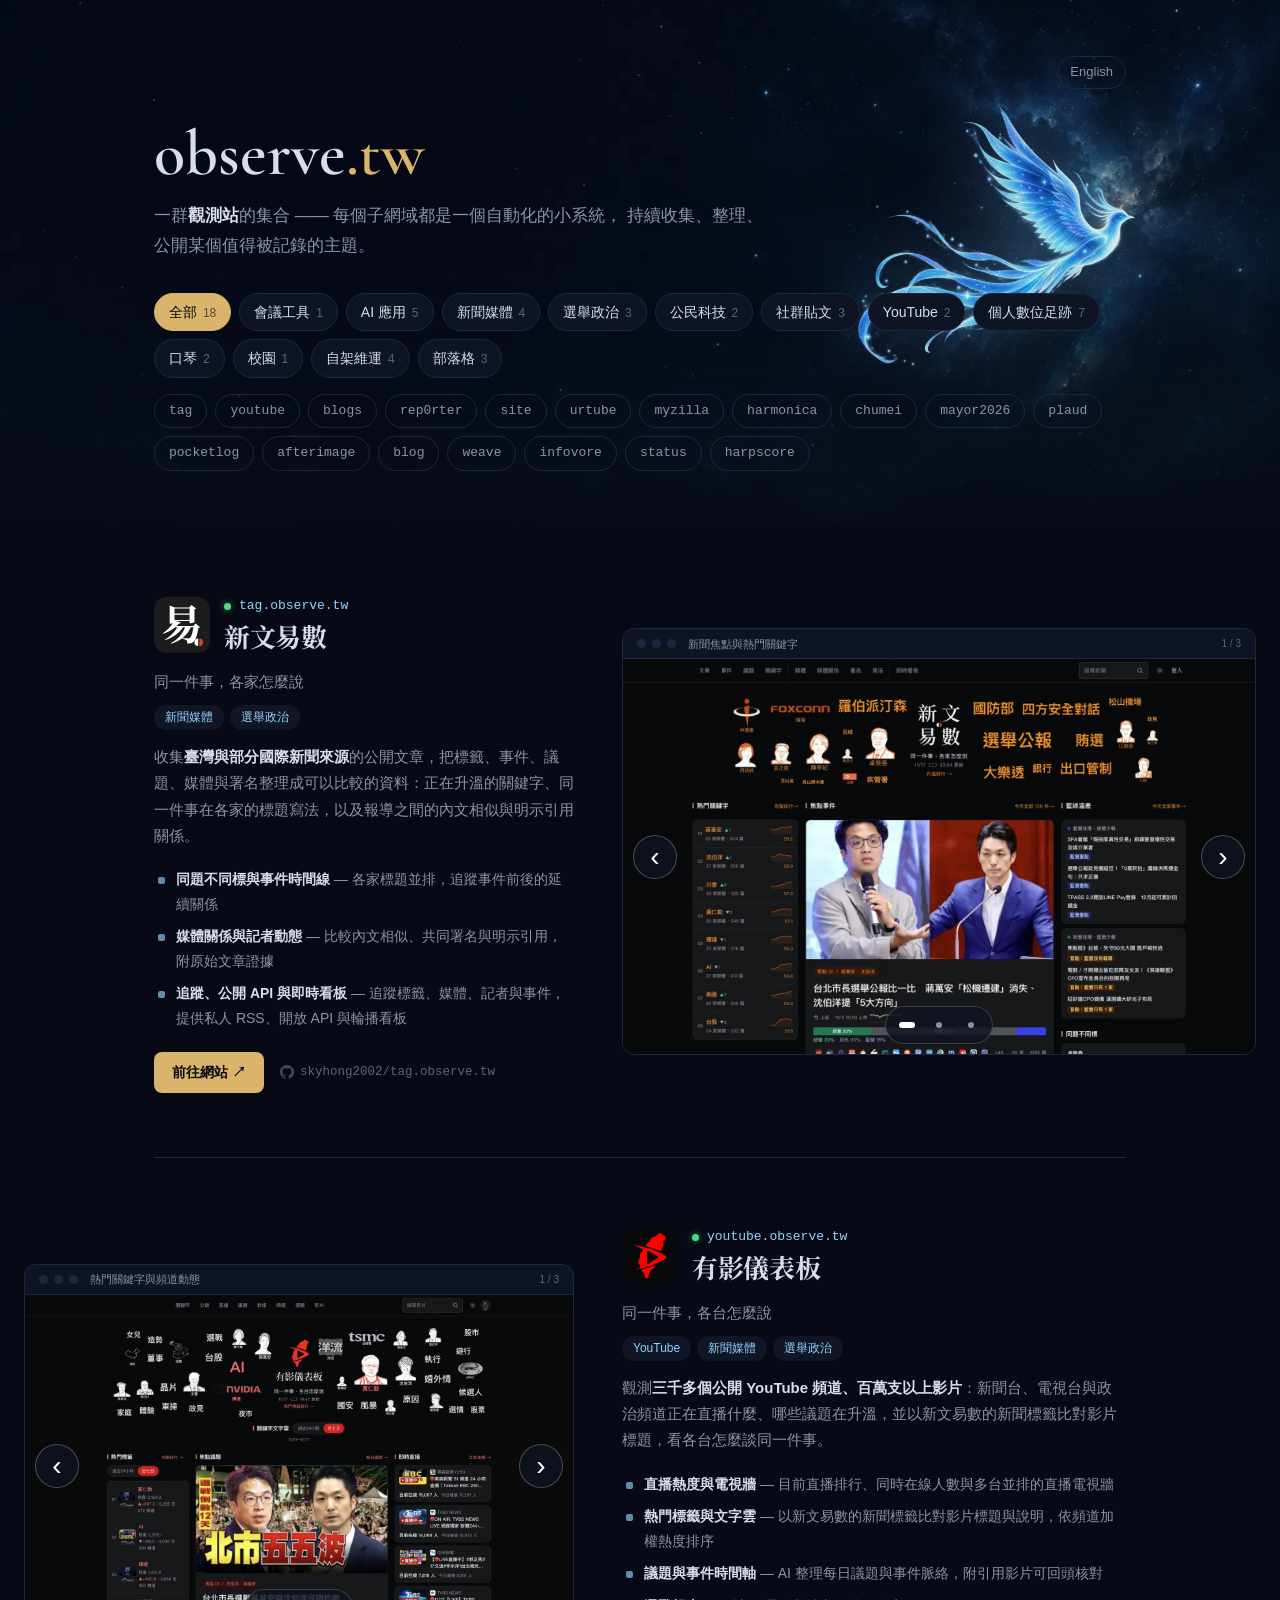
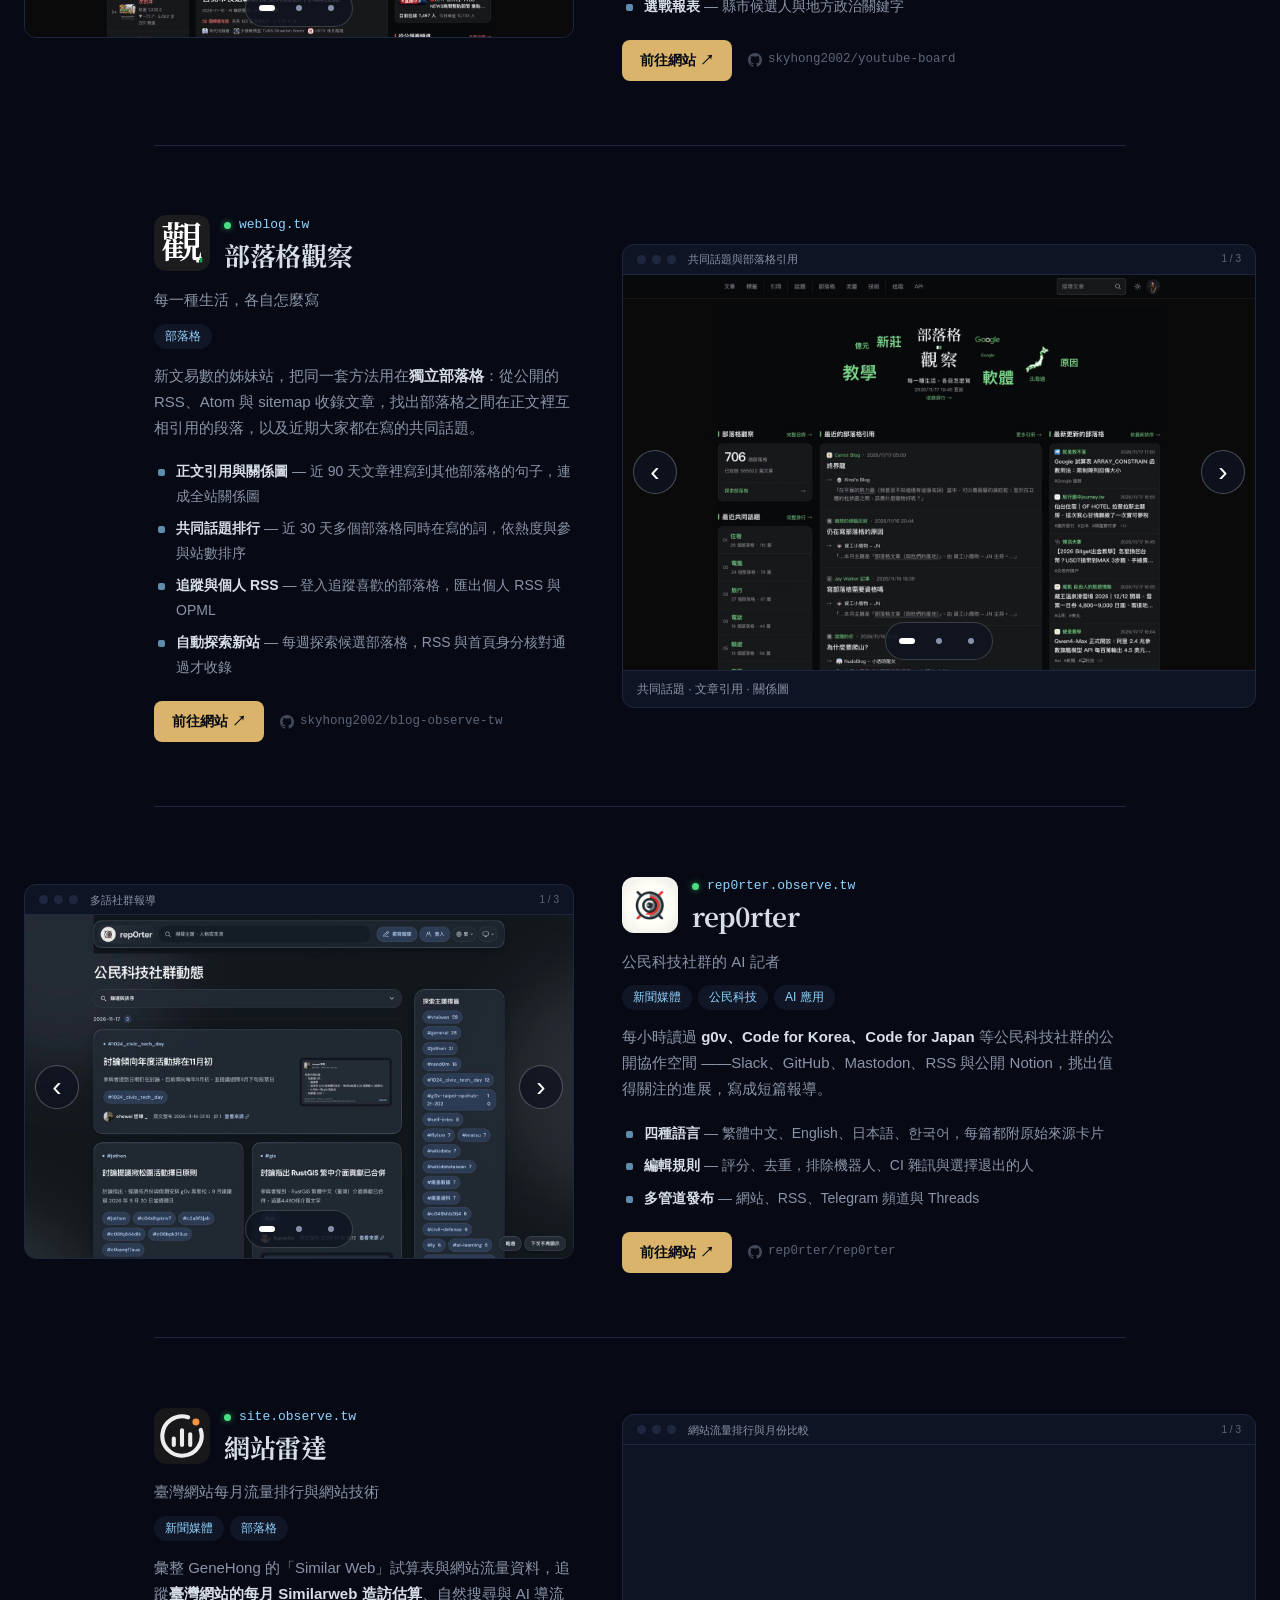
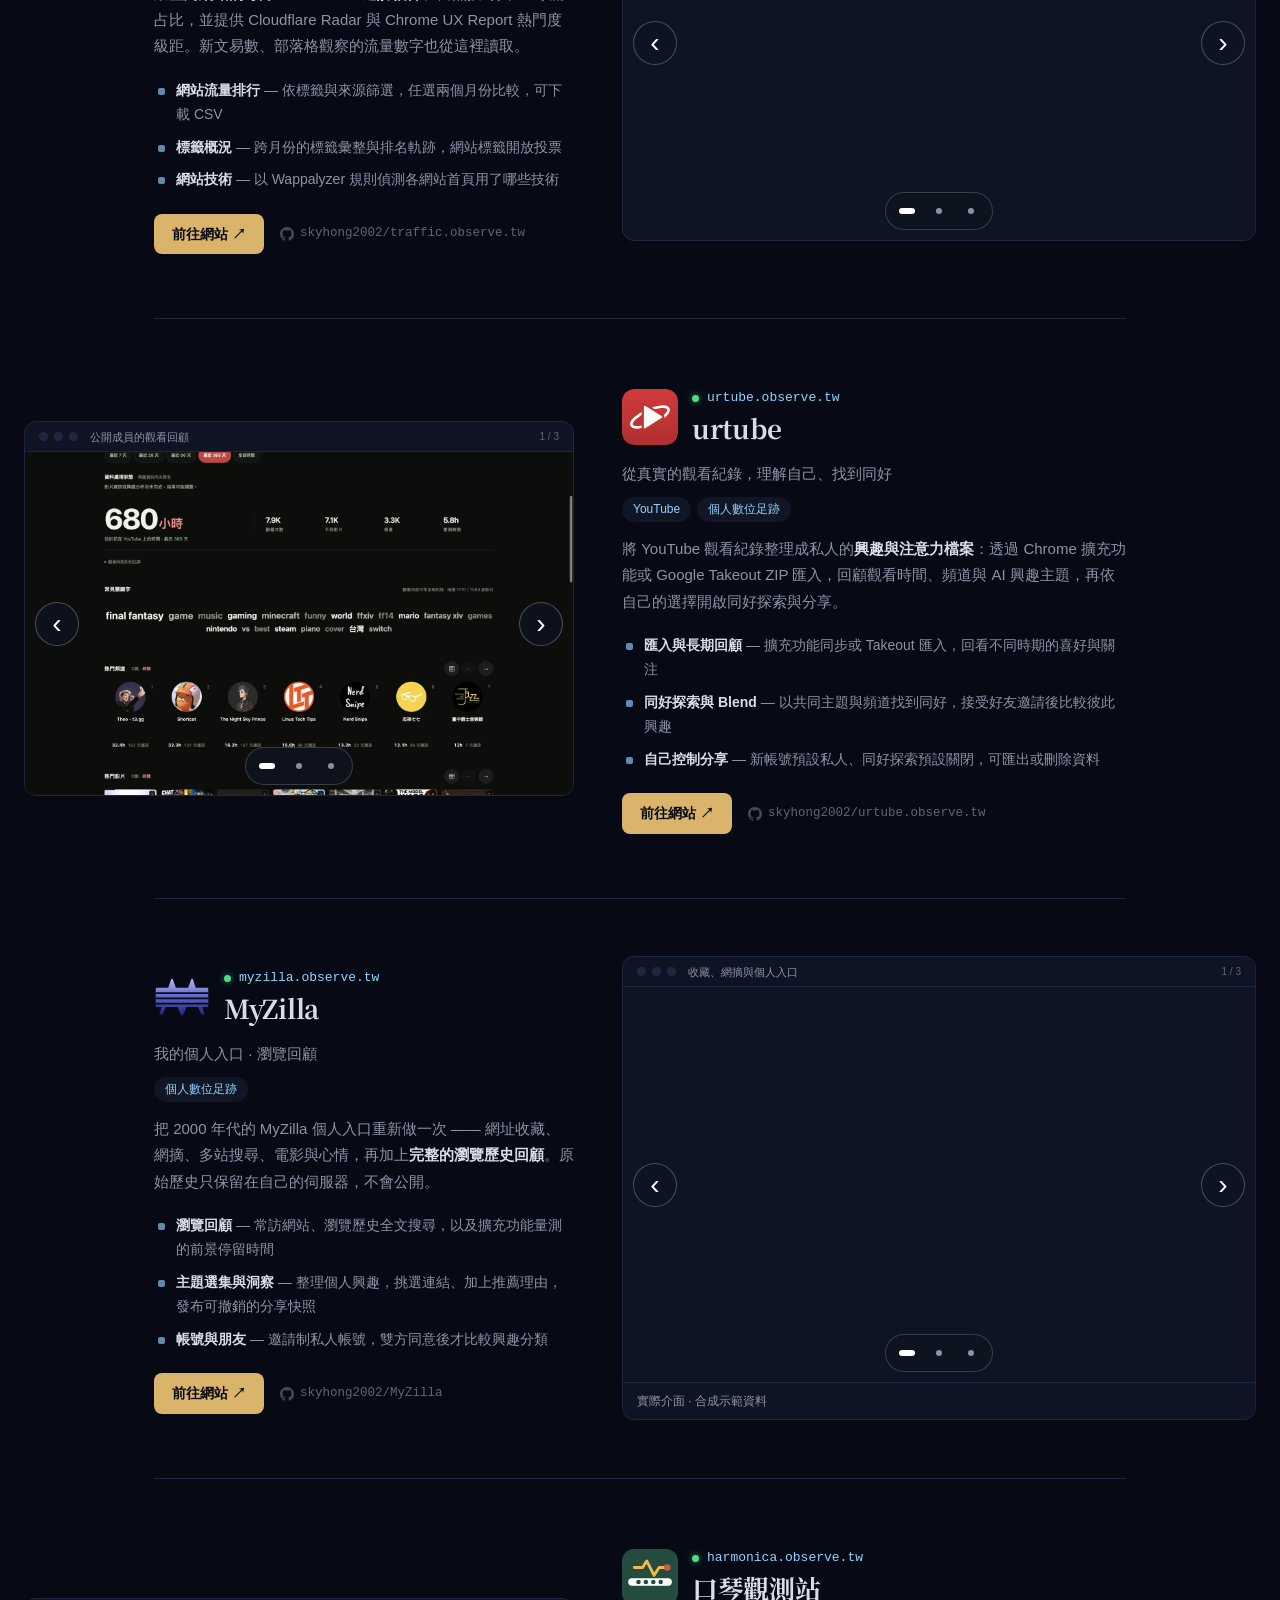
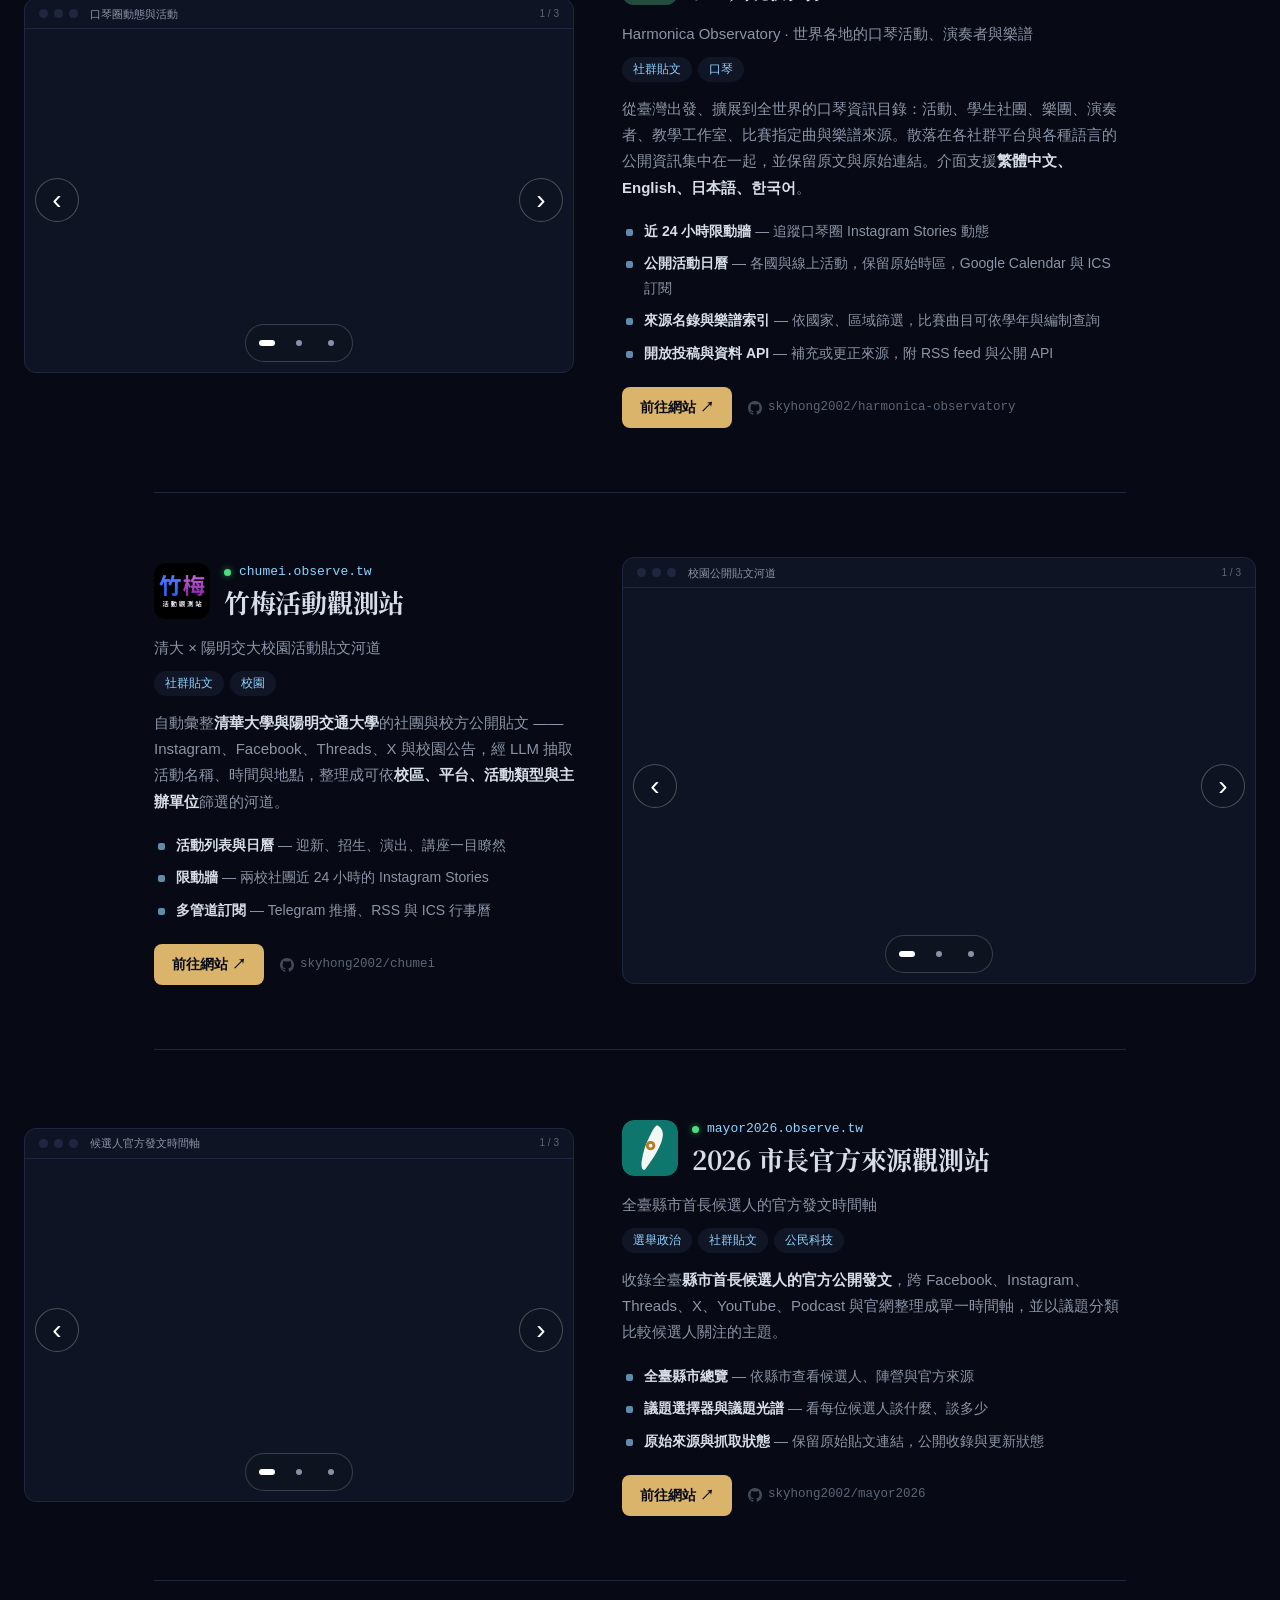
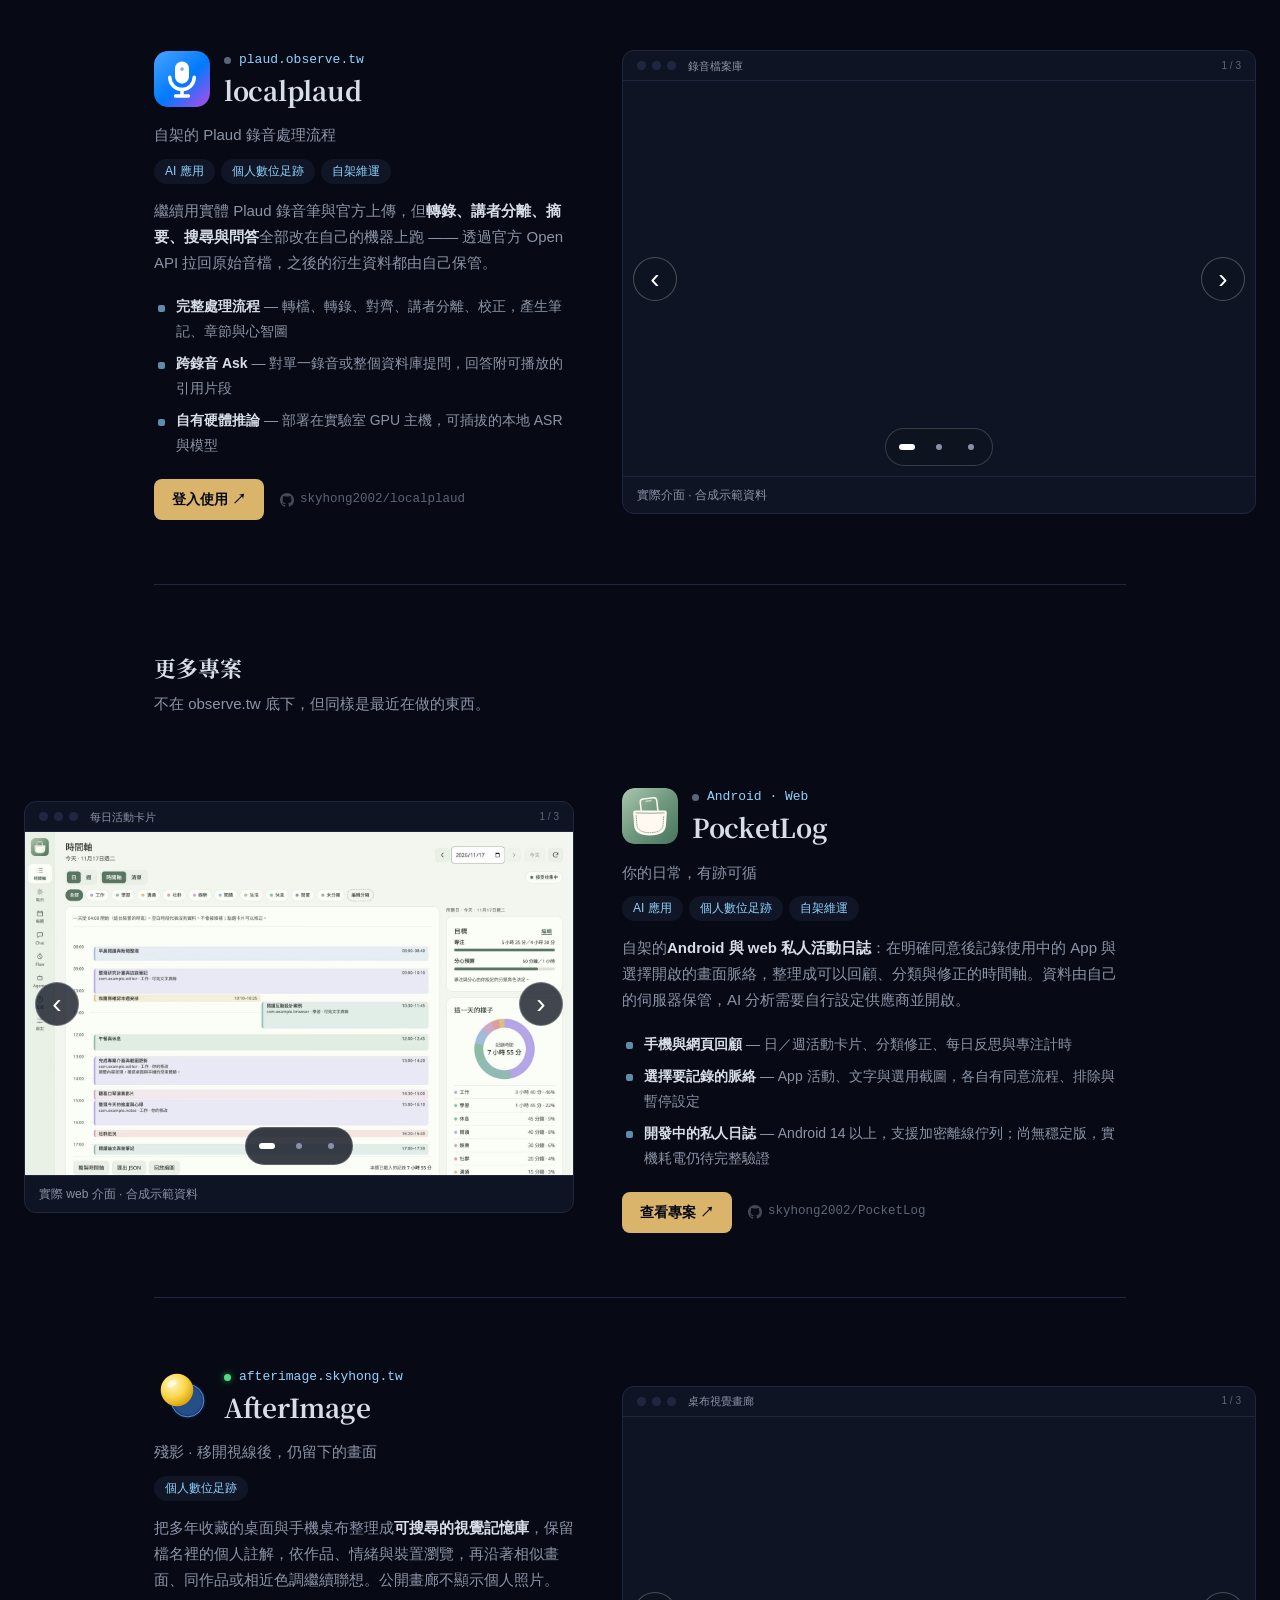
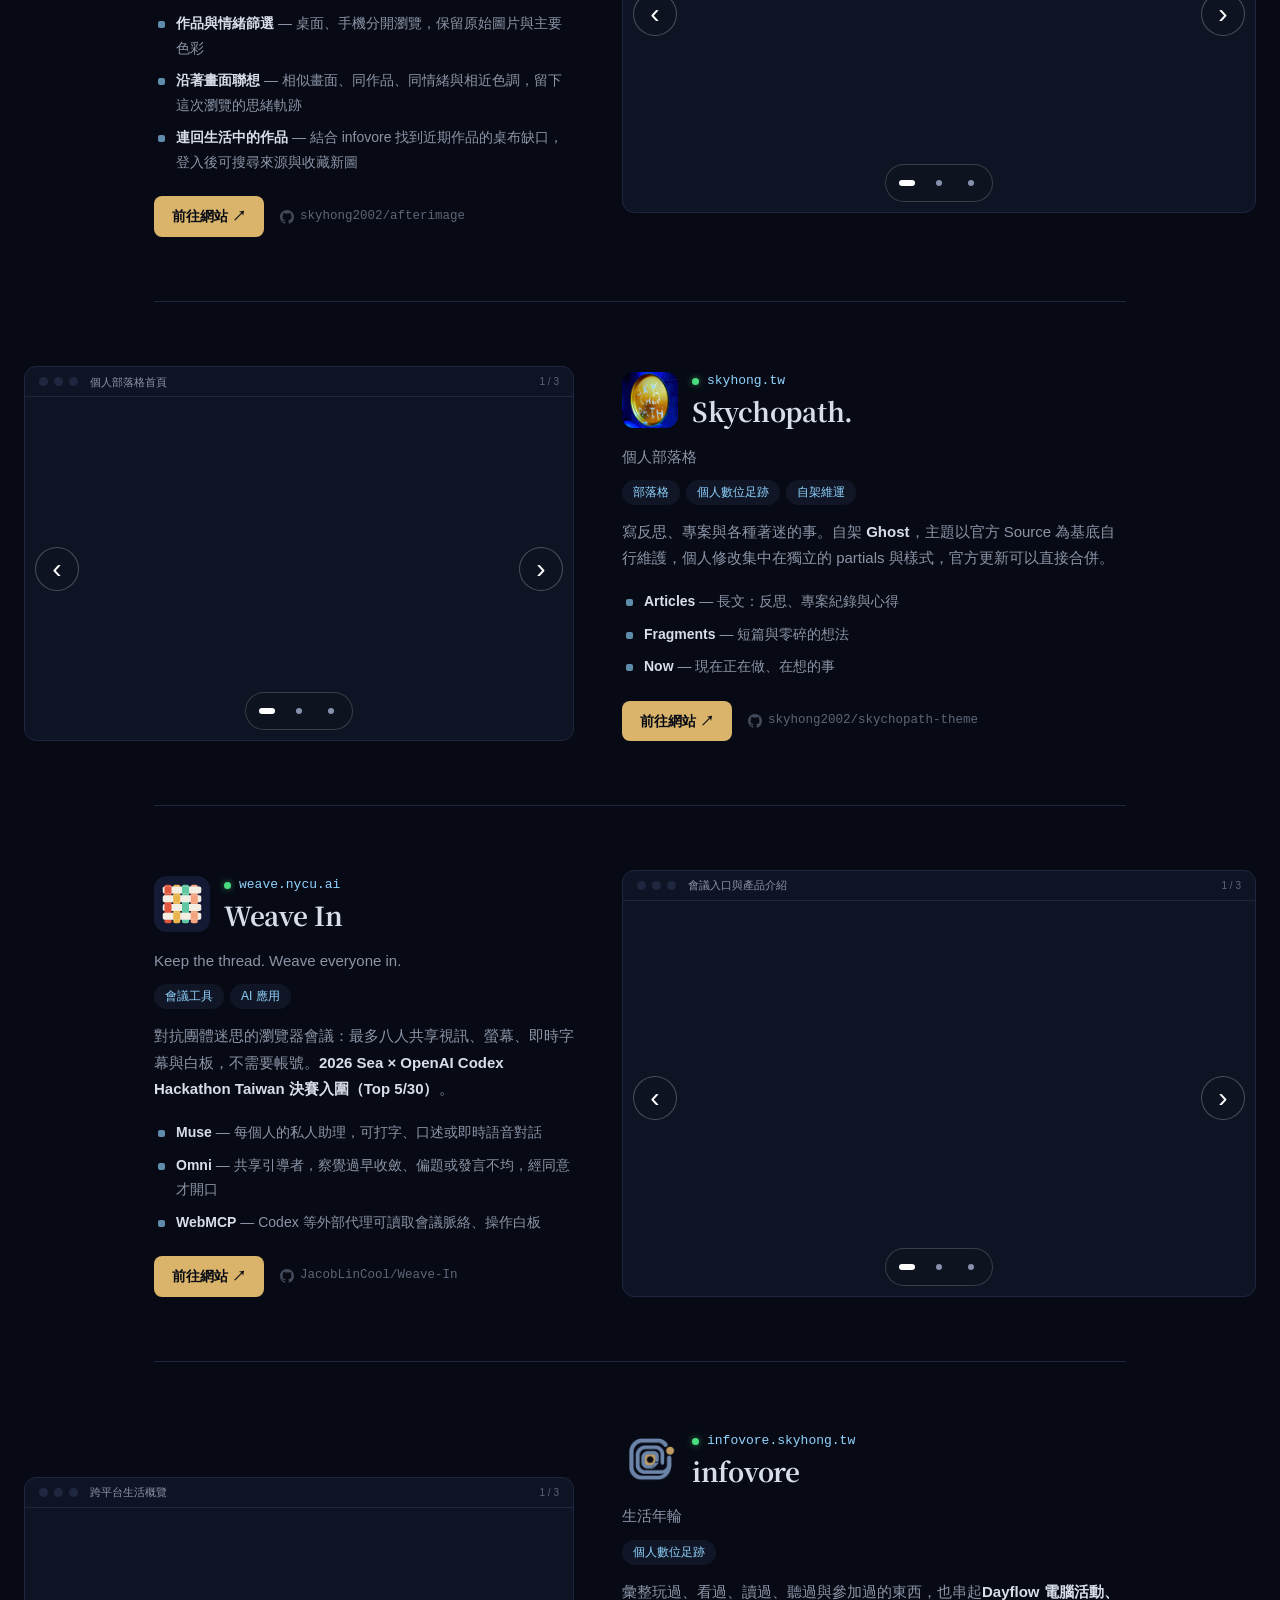
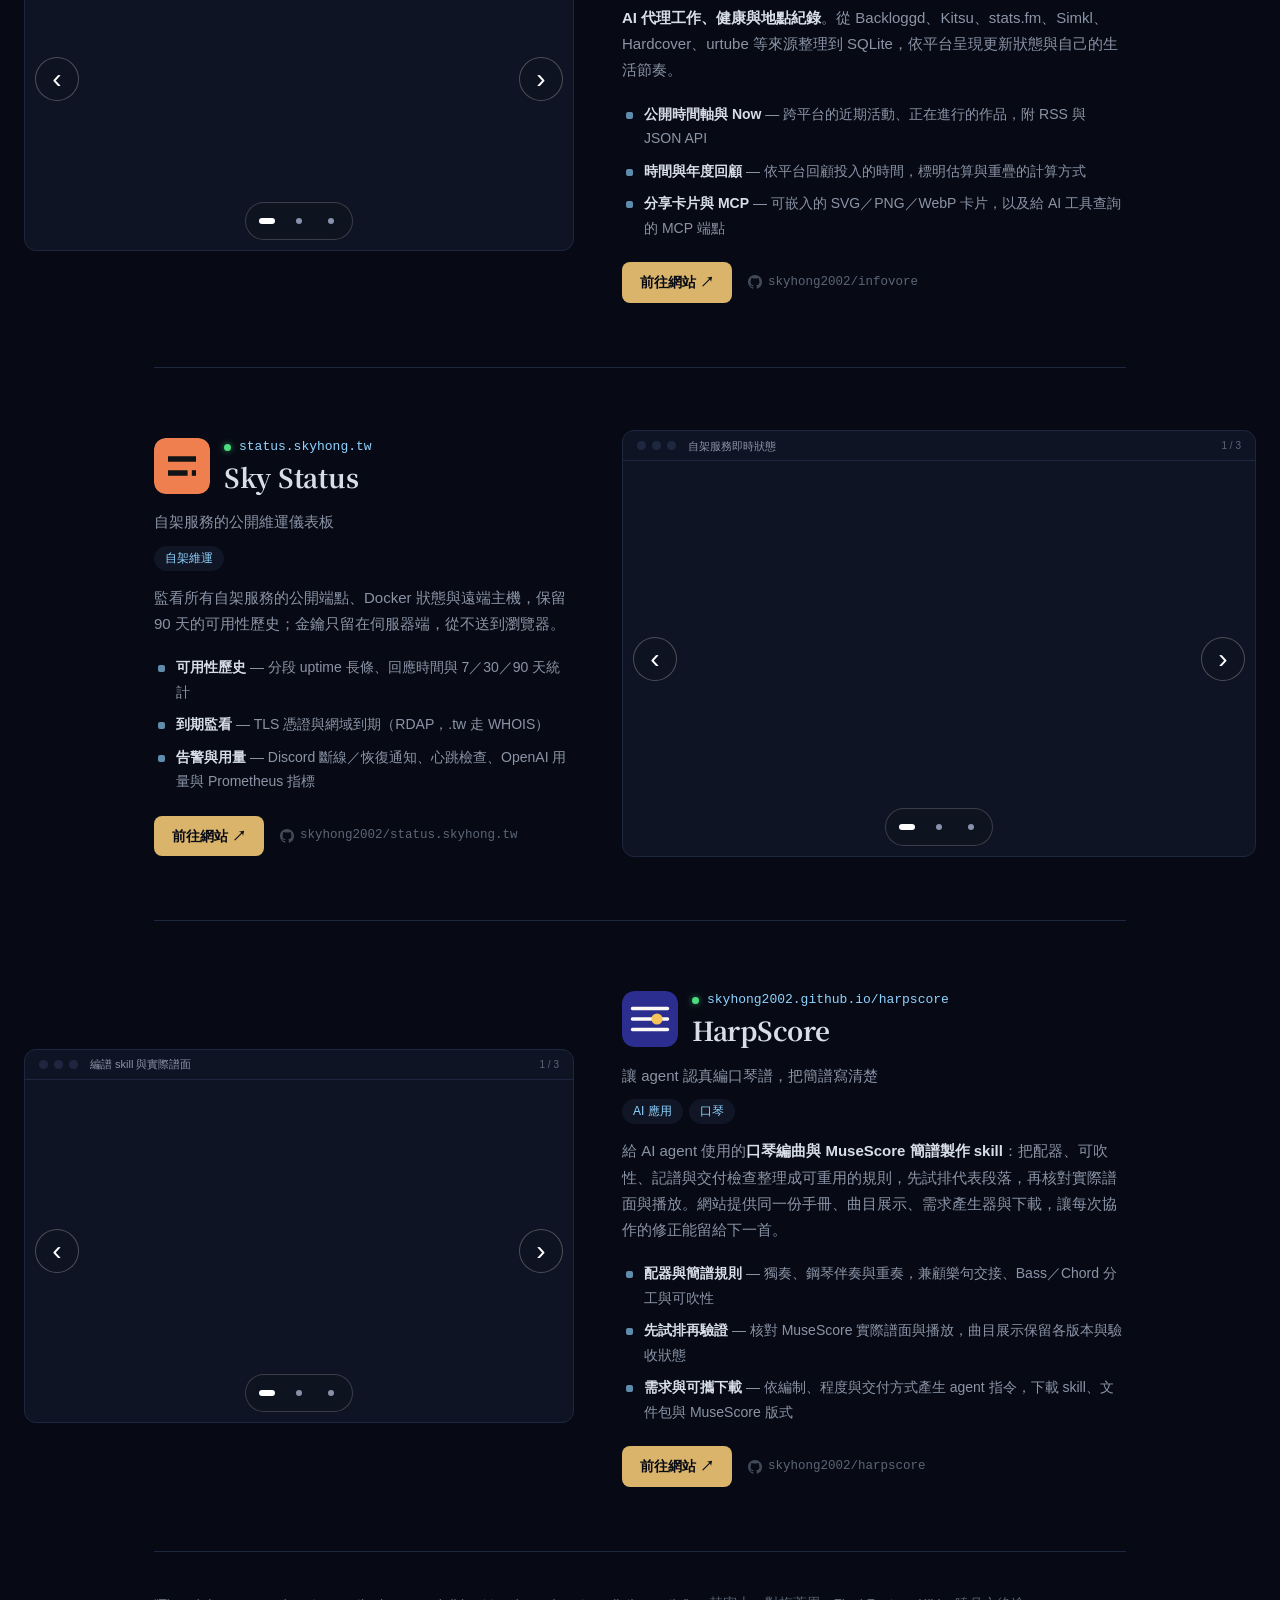
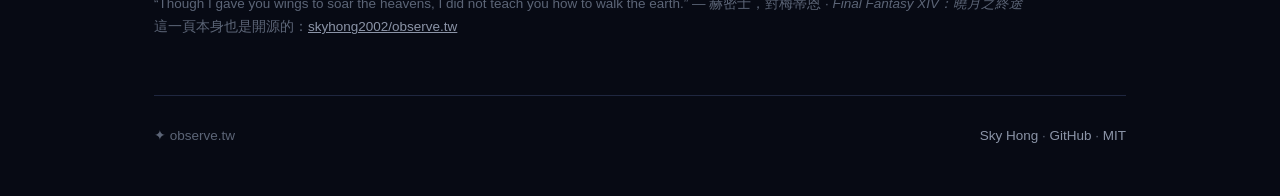
==== commit 530a0a78: "style: lower project logos for optical heading alignment" ====
--- a/index.html
+++ b/index.html
@@ -174,6 +174,8 @@
     border-radius: 12px;
     flex-shrink: 0;
     object-fit: contain;
+    /* Match the visual center of the domain and serif title. */
+    transform: translateY(3px);
   }
   .logo.boxed { background: #fff; padding: 6px; }
   .logo.mono { display: grid; place-items: center; background: var(--surface); border: 1px solid var(--border); color: var(--accent); font-family: ui-monospace, monospace; font-size: 24px; }
